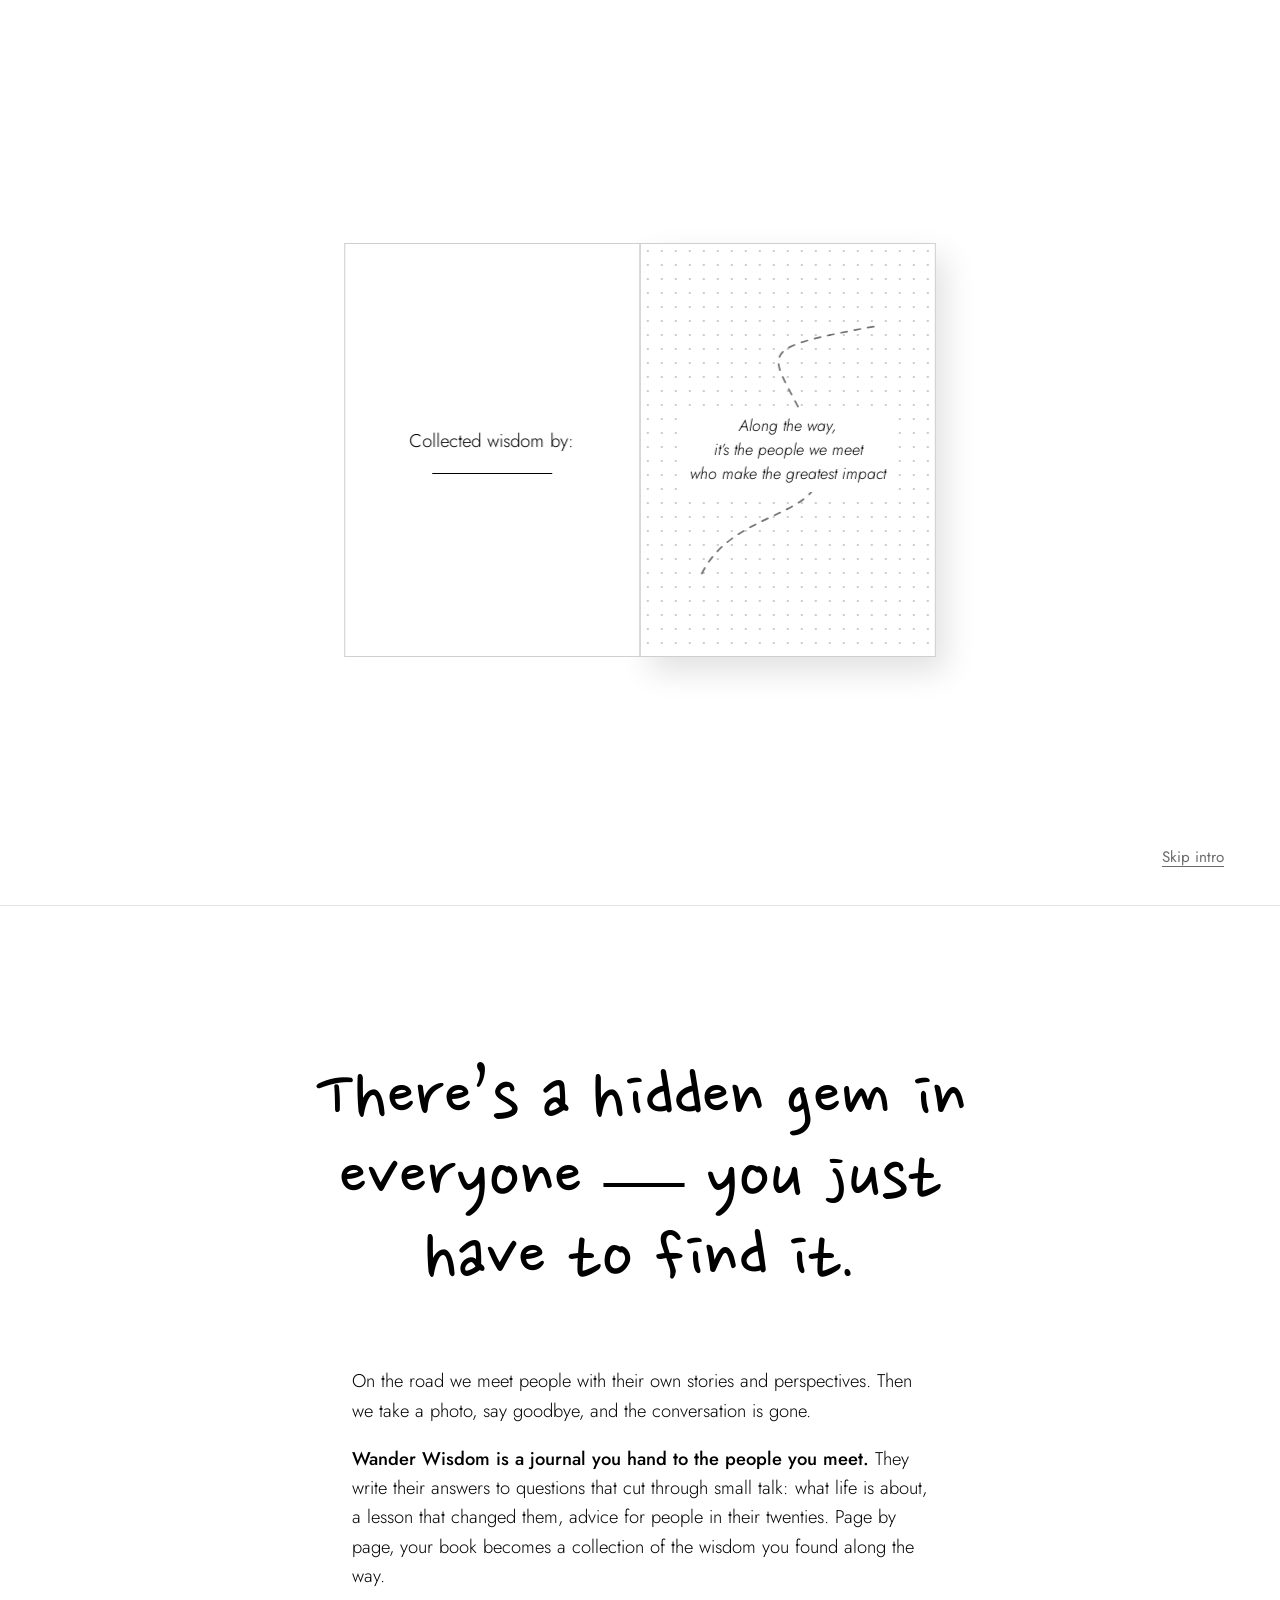
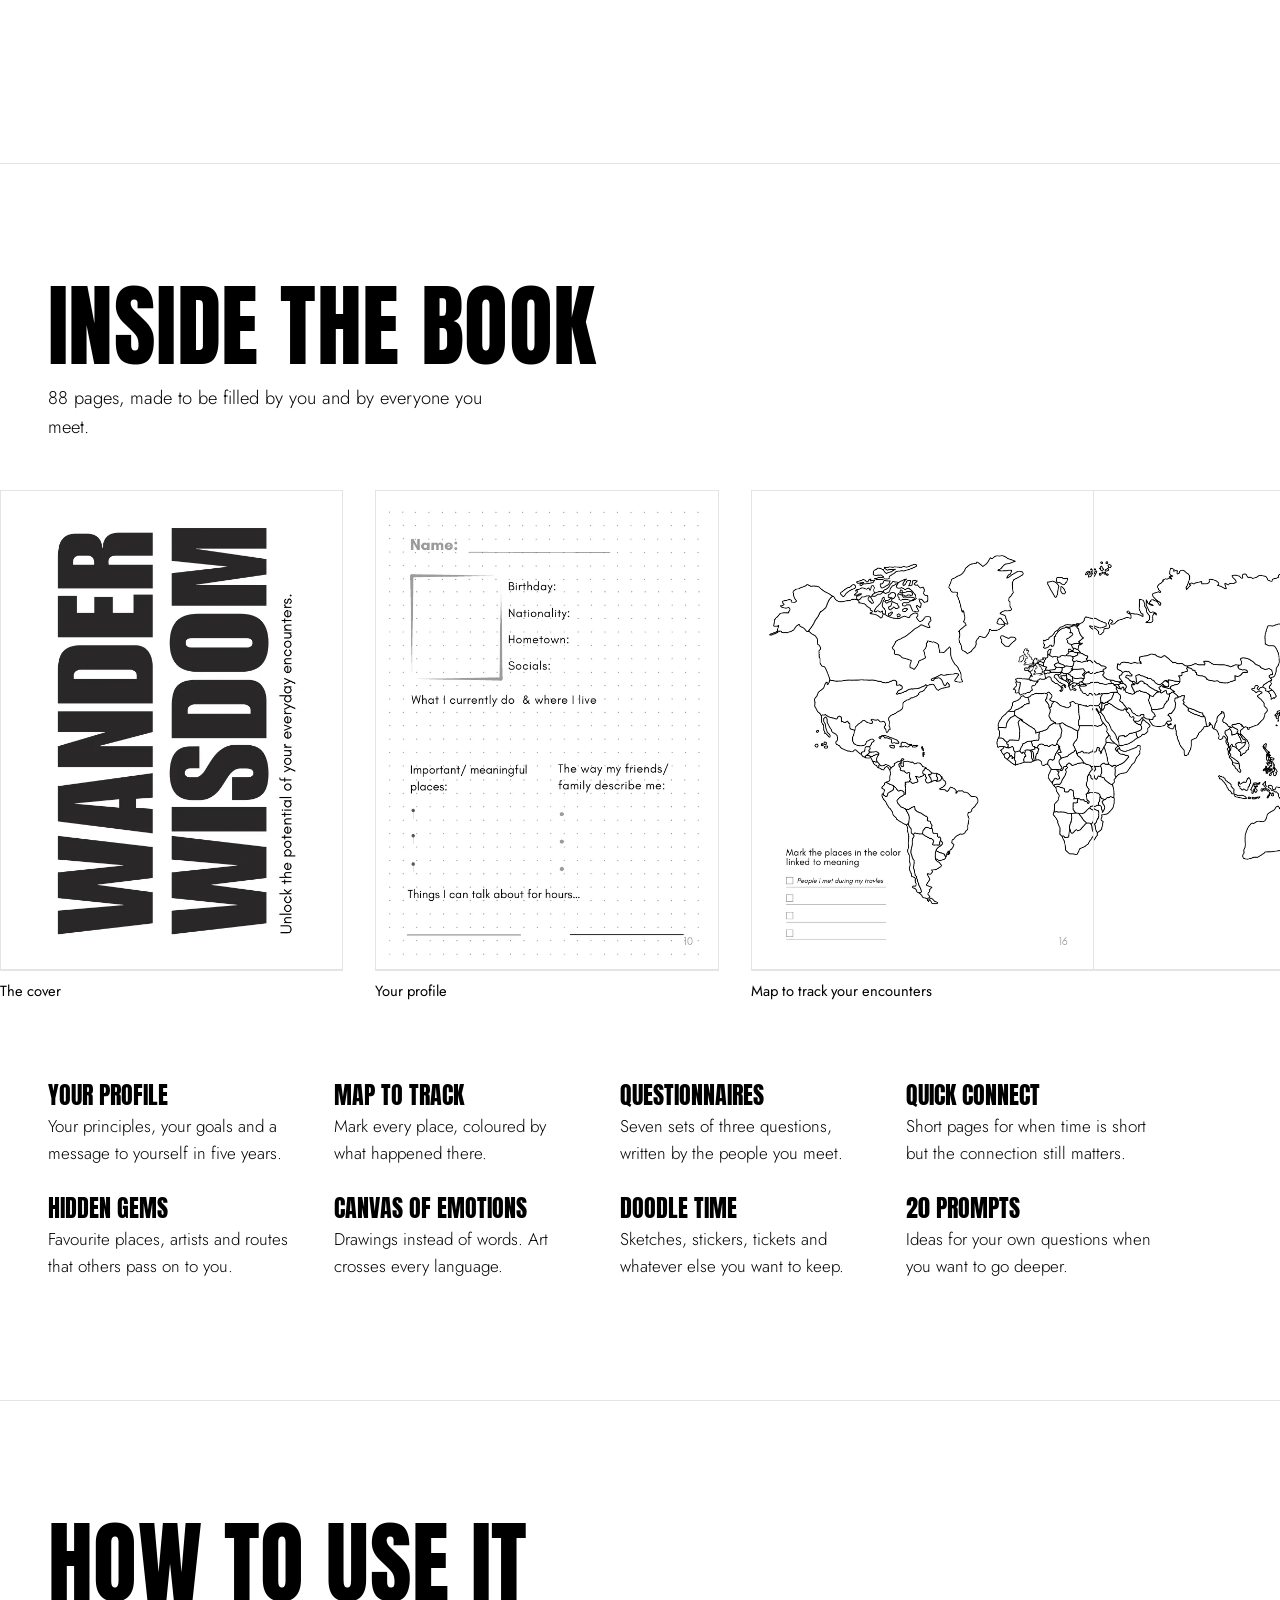
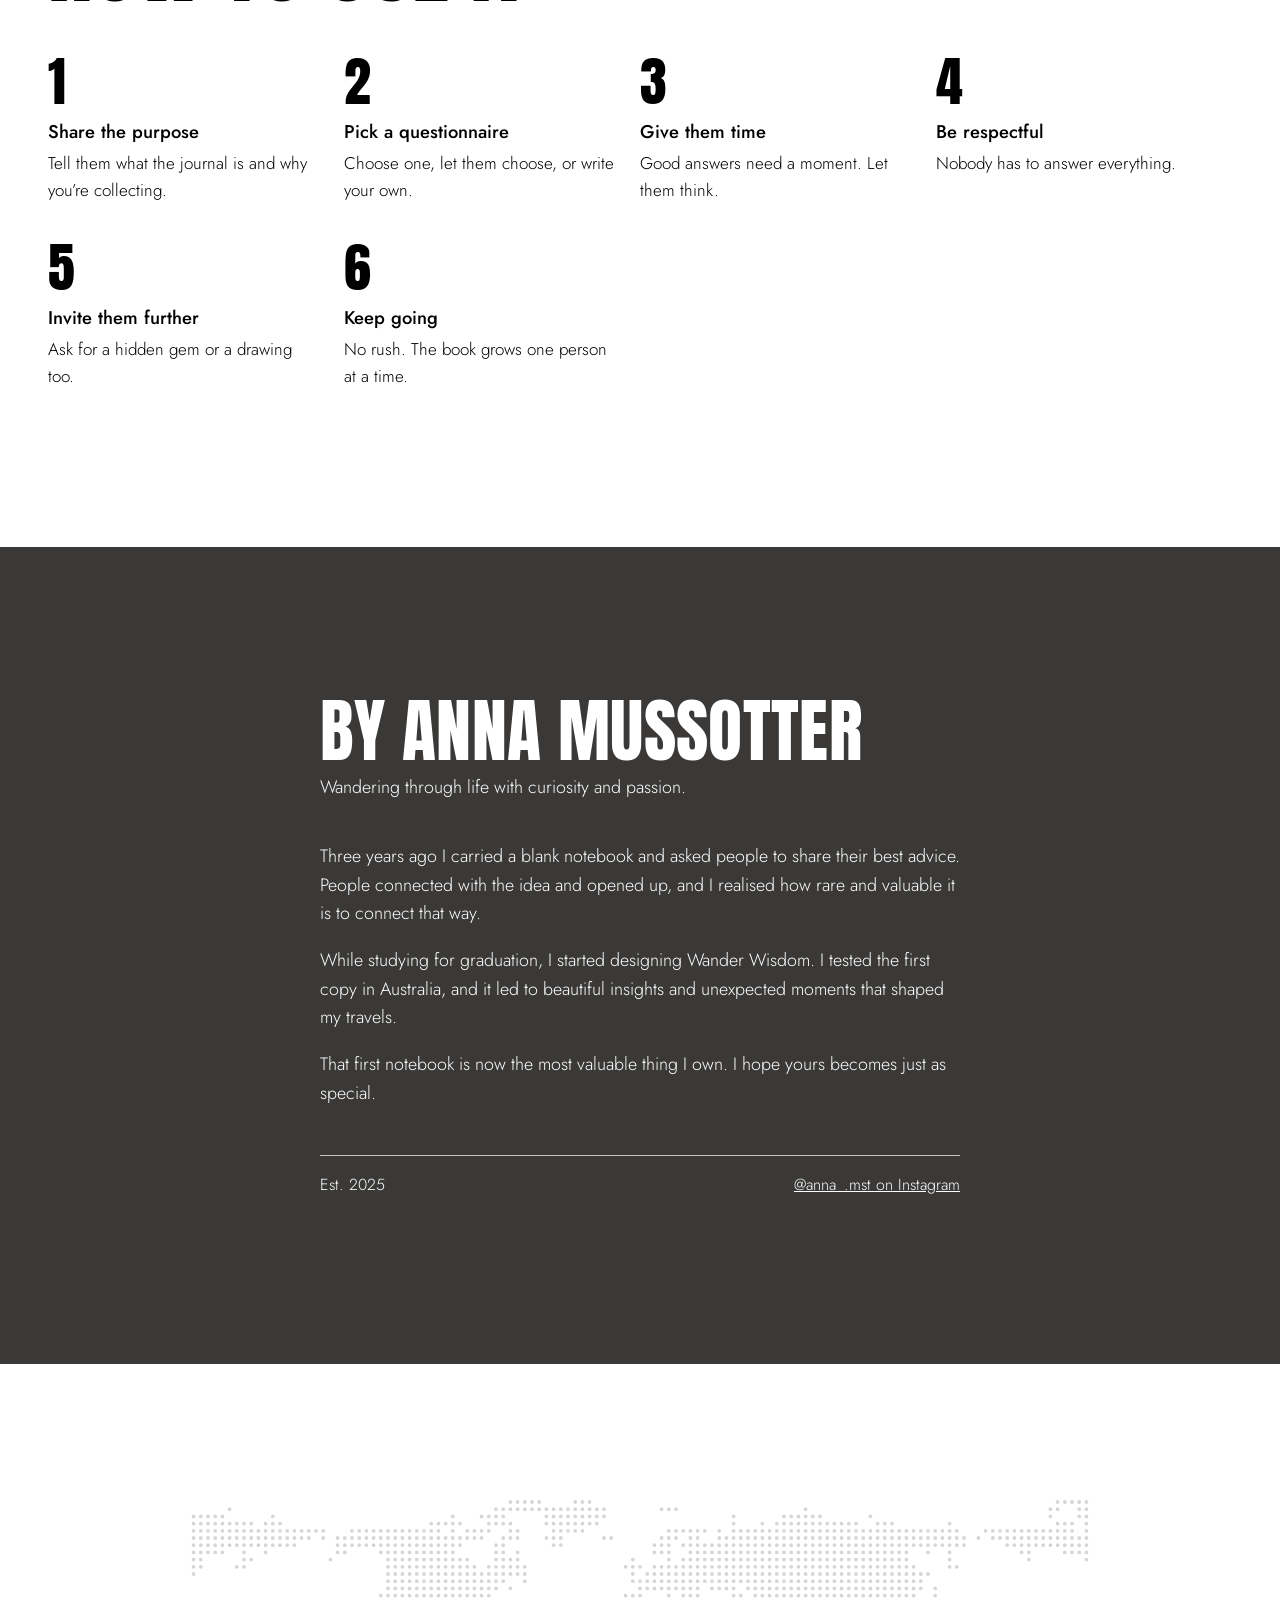
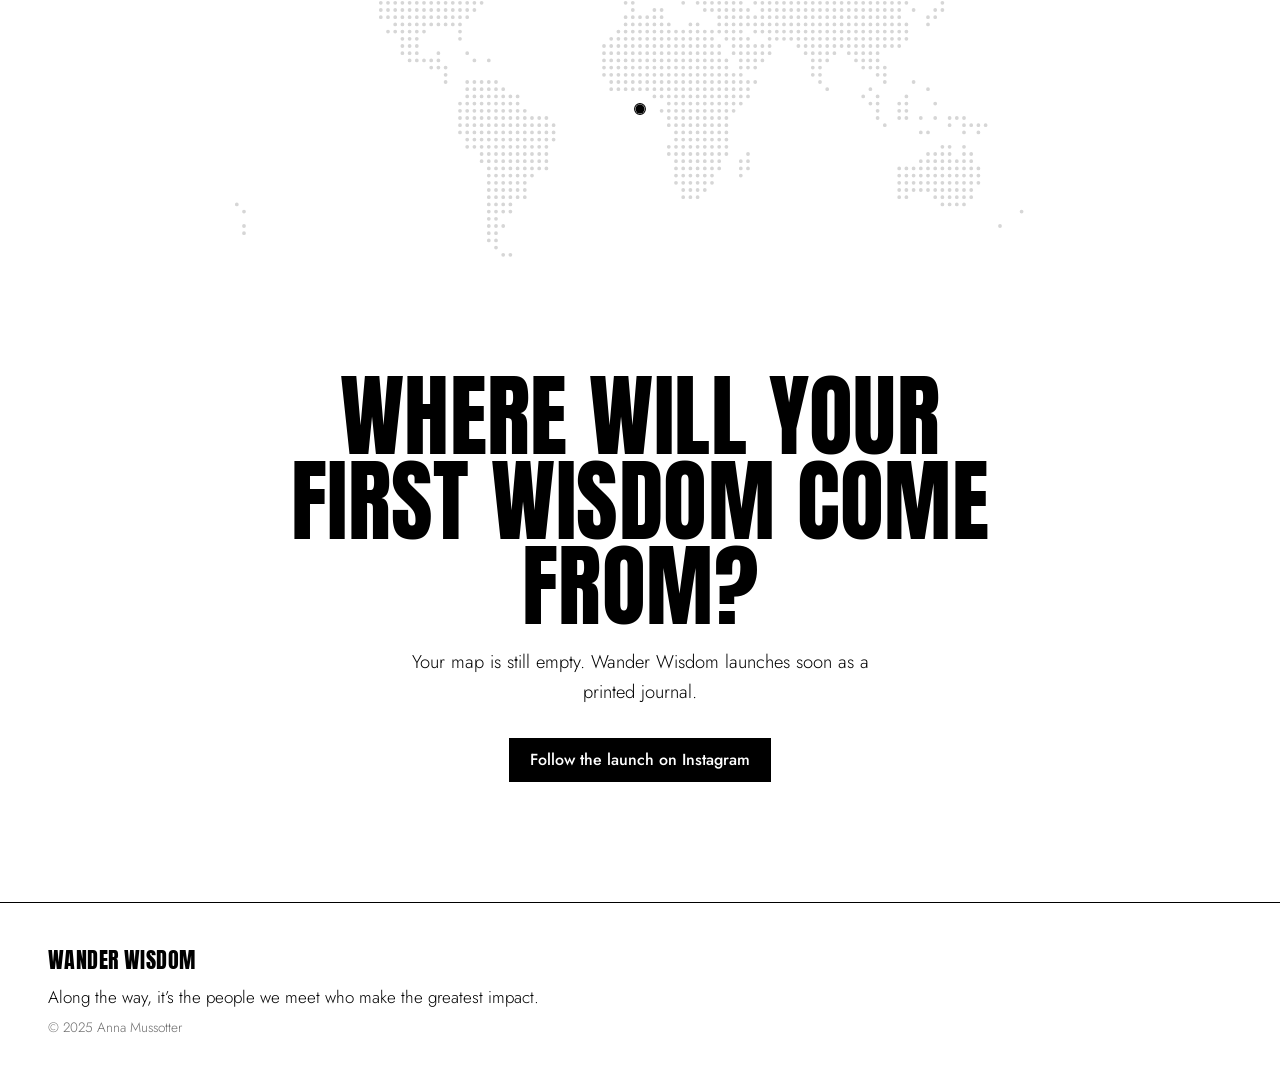
==== index.html @ 3d47623e "Add opening-book intro that unfolds into the world map Co-Authored-By: Claude Opus 5.5 <noreply@anth" ====
<!doctype html>
<html lang="en">
<head>
  <meta charset="utf-8">
  <meta name="viewport" content="width=device-width, initial-scale=1">
  <title>Wander Wisdom — a journal written by the people you meet</title>
  <meta name="description" content="Wander Wisdom is a travel journal you hand to the people you meet. They write their advice, lessons and hidden gems into your book.">
  <link rel="preconnect" href="https://fonts.googleapis.com">
  <link rel="preconnect" href="https://fonts.gstatic.com" crossorigin>
  <link href="https://fonts.googleapis.com/css2?family=Anton&family=Jost:ital,wght@0,300;0,400;0,500;1,300&family=Nanum+Pen+Script&display=swap" rel="stylesheet">
  <link rel="stylesheet" href="styles.css">
</head>
<body>

<a class="skip" href="#main">Skip to content</a>

<div class="intro" id="intro">
  <div class="book" aria-hidden="true">
    <div class="book-page">
      <svg class="book-path" viewBox="0 0 200 280" preserveAspectRatio="none"><path d="M30 240 C 60 180, 150 200, 120 130 S 60 60, 170 40" /></svg>
      <p>Along the way,<br>it’s the people we meet<br>who make the greatest impact</p>
    </div>
    <div class="book-cover">
      <div class="cover-front"><img src="images/cover.webp" alt="" width="650" height="910"></div>
      <div class="cover-back"><p>Collected wisdom by:</p><span></span></div>
    </div>
  </div>
  <button class="intro-skip" type="button">Skip intro</button>
</div>

<header class="nav">
  <a class="wordmark" href="#top">Wander Wisdom</a>
  <nav aria-label="Main">
    <a href="#idea">The idea</a>
    <a href="#inside">Inside the book</a>
    <a href="#story">Story</a>
    <a href="#get" class="nav-cta">Get the journal</a>
  </nav>
</header>

<main id="main">

  <!-- HERO: map of wisdom -->
  <section class="hero" id="top" aria-label="Map of people and their wisdom">
    <div class="map-wrap">
      <svg class="map" viewBox="0 0 1000 500" role="img" aria-labelledby="mapTitle">
        <title id="mapTitle">World map with the places where people wrote in the journal</title>
        <defs>
          <mask id="routeReveal">
            <path class="route-mask" d="" />
          </mask>
        </defs>
        <path class="land" d="M356 20h0M364 20h0M372 20h0M380 20h0M388 20h0M428 20h0M436 20h0M444 20h0M964 20h0M972 20h0M980 20h0M988 20h0M996 20h0M44 28h0M340 28h0M348 28h0M356 28h0M364 28h0M372 28h0M380 28h0M388 28h0M396 28h0M404 28h0M412 28h0M420 28h0M428 28h0M436 28h0M444 28h0M452 28h0M460 28h0M524 28h0M532 28h0M540 28h0M684 28h0M956 28h0M964 28h0M988 28h0M996 28h0M4 36h0M12 36h0M20 36h0M28 36h0M36 36h0M92 36h0M292 36h0M324 36h0M332 36h0M340 36h0M348 36h0M396 36h0M404 36h0M412 36h0M420 36h0M428 36h0M436 36h0M444 36h0M452 36h0M460 36h0M604 36h0M660 36h0M668 36h0M676 36h0M684 36h0M692 36h0M700 36h0M756 36h0M956 36h0M988 36h0M996 36h0M4 44h0M12 44h0M20 44h0M28 44h0M36 44h0M44 44h0M52 44h0M60 44h0M68 44h0M84 44h0M92 44h0M100 44h0M268 44h0M276 44h0M284 44h0M292 44h0M300 44h0M332 44h0M340 44h0M348 44h0M356 44h0M396 44h0M404 44h0M412 44h0M420 44h0M428 44h0M436 44h0M444 44h0M452 44h0M604 44h0M636 44h0M652 44h0M660 44h0M668 44h0M676 44h0M684 44h0M692 44h0M700 44h0M708 44h0M716 44h0M724 44h0M732 44h0M740 44h0M764 44h0M772 44h0M780 44h0M844 44h0M964 44h0M972 44h0M980 44h0M996 44h0M4 52h0M12 52h0M20 52h0M28 52h0M36 52h0M44 52h0M52 52h0M60 52h0M68 52h0M76 52h0M84 52h0M92 52h0M100 52h0M108 52h0M116 52h0M124 52h0M132 52h0M140 52h0M148 52h0M180 52h0M188 52h0M196 52h0M204 52h0M212 52h0M220 52h0M228 52h0M236 52h0M244 52h0M252 52h0M260 52h0M268 52h0M276 52h0M292 52h0M308 52h0M316 52h0M324 52h0M332 52h0M356 52h0M364 52h0M404 52h0M412 52h0M420 52h0M428 52h0M436 52h0M532 52h0M540 52h0M548 52h0M556 52h0M564 52h0M572 52h0M588 52h0M604 52h0M612 52h0M620 52h0M628 52h0M636 52h0M644 52h0M652 52h0M660 52h0M668 52h0M676 52h0M684 52h0M692 52h0M700 52h0M708 52h0M716 52h0M724 52h0M732 52h0M740 52h0M748 52h0M756 52h0M764 52h0M772 52h0M780 52h0M788 52h0M796 52h0M804 52h0M812 52h0M820 52h0M828 52h0M836 52h0M844 52h0M852 52h0M884 52h0M892 52h0M900 52h0M908 52h0M916 52h0M924 52h0M932 52h0M940 52h0M948 52h0M956 52h0M964 52h0M972 52h0M980 52h0M996 52h0M4 60h0M12 60h0M20 60h0M28 60h0M36 60h0M44 60h0M52 60h0M60 60h0M68 60h0M76 60h0M84 60h0M92 60h0M100 60h0M108 60h0M116 60h0M124 60h0M132 60h0M148 60h0M164 60h0M172 60h0M180 60h0M188 60h0M196 60h0M204 60h0M212 60h0M220 60h0M228 60h0M236 60h0M244 60h0M252 60h0M260 60h0M268 60h0M276 60h0M284 60h0M292 60h0M300 60h0M308 60h0M316 60h0M324 60h0M348 60h0M356 60h0M364 60h0M396 60h0M404 60h0M412 60h0M460 60h0M468 60h0M524 60h0M532 60h0M540 60h0M556 60h0M564 60h0M588 60h0M596 60h0M604 60h0M612 60h0M620 60h0M628 60h0M636 60h0M644 60h0M652 60h0M660 60h0M668 60h0M676 60h0M684 60h0M692 60h0M700 60h0M708 60h0M716 60h0M724 60h0M732 60h0M740 60h0M748 60h0M756 60h0M764 60h0M772 60h0M780 60h0M788 60h0M796 60h0M804 60h0M812 60h0M820 60h0M828 60h0M836 60h0M844 60h0M852 60h0M860 60h0M876 60h0M892 60h0M900 60h0M908 60h0M916 60h0M924 60h0M932 60h0M940 60h0M948 60h0M956 60h0M964 60h0M972 60h0M980 60h0M988 60h0M996 60h0M4 68h0M12 68h0M20 68h0M28 68h0M36 68h0M44 68h0M52 68h0M60 68h0M68 68h0M76 68h0M84 68h0M92 68h0M100 68h0M108 68h0M116 68h0M164 68h0M172 68h0M180 68h0M188 68h0M196 68h0M204 68h0M212 68h0M220 68h0M228 68h0M236 68h0M244 68h0M252 68h0M260 68h0M268 68h0M276 68h0M284 68h0M292 68h0M300 68h0M340 68h0M348 68h0M404 68h0M412 68h0M516 68h0M524 68h0M532 68h0M548 68h0M556 68h0M564 68h0M572 68h0M580 68h0M588 68h0M596 68h0M604 68h0M612 68h0M620 68h0M628 68h0M636 68h0M644 68h0M652 68h0M660 68h0M668 68h0M676 68h0M684 68h0M692 68h0M700 68h0M708 68h0M716 68h0M724 68h0M732 68h0M740 68h0M748 68h0M756 68h0M764 68h0M772 68h0M780 68h0M788 68h0M796 68h0M804 68h0M812 68h0M820 68h0M828 68h0M836 68h0M844 68h0M852 68h0M860 68h0M908 68h0M916 68h0M924 68h0M932 68h0M940 68h0M948 68h0M956 68h0M964 68h0M972 68h0M980 68h0M988 68h0M996 68h0M4 76h0M12 76h0M20 76h0M28 76h0M36 76h0M60 76h0M84 76h0M164 76h0M172 76h0M212 76h0M220 76h0M228 76h0M236 76h0M244 76h0M252 76h0M260 76h0M268 76h0M276 76h0M284 76h0M292 76h0M340 76h0M348 76h0M364 76h0M516 76h0M524 76h0M532 76h0M556 76h0M564 76h0M572 76h0M580 76h0M588 76h0M596 76h0M604 76h0M612 76h0M620 76h0M628 76h0M636 76h0M644 76h0M652 76h0M660 76h0M668 76h0M676 76h0M684 76h0M692 76h0M700 76h0M708 76h0M716 76h0M724 76h0M732 76h0M740 76h0M748 76h0M756 76h0M764 76h0M772 76h0M780 76h0M788 76h0M796 76h0M820 76h0M844 76h0M924 76h0M932 76h0M972 76h0M980 76h0M988 76h0M996 76h0M4 84h0M12 84h0M60 84h0M68 84h0M156 84h0M220 84h0M228 84h0M236 84h0M244 84h0M252 84h0M260 84h0M268 84h0M276 84h0M284 84h0M292 84h0M300 84h0M308 84h0M340 84h0M348 84h0M356 84h0M364 84h0M492 84h0M532 84h0M548 84h0M556 84h0M564 84h0M572 84h0M580 84h0M588 84h0M596 84h0M604 84h0M612 84h0M620 84h0M628 84h0M636 84h0M644 84h0M652 84h0M660 84h0M668 84h0M676 84h0M684 84h0M692 84h0M700 84h0M708 84h0M716 84h0M724 84h0M732 84h0M740 84h0M748 84h0M756 84h0M764 84h0M772 84h0M780 84h0M788 84h0M796 84h0M844 84h0M932 84h0M996 84h0M4 92h0M12 92h0M52 92h0M60 92h0M220 92h0M228 92h0M236 92h0M244 92h0M252 92h0M260 92h0M268 92h0M276 92h0M284 92h0M292 92h0M300 92h0M308 92h0M316 92h0M332 92h0M340 92h0M348 92h0M356 92h0M364 92h0M372 92h0M484 92h0M492 92h0M500 92h0M516 92h0M524 92h0M532 92h0M540 92h0M548 92h0M556 92h0M564 92h0M572 92h0M580 92h0M588 92h0M596 92h0M604 92h0M612 92h0M620 92h0M628 92h0M636 92h0M644 92h0M652 92h0M660 92h0M668 92h0M676 92h0M684 92h0M692 92h0M700 92h0M708 92h0M716 92h0M724 92h0M732 92h0M740 92h0M748 92h0M756 92h0M764 92h0M772 92h0M780 92h0M788 92h0M796 92h0M804 92h0M844 92h0M852 92h0M4 100h0M220 100h0M228 100h0M236 100h0M244 100h0M252 100h0M260 100h0M268 100h0M276 100h0M284 100h0M292 100h0M300 100h0M308 100h0M316 100h0M324 100h0M332 100h0M340 100h0M348 100h0M356 100h0M364 100h0M372 100h0M492 100h0M508 100h0M516 100h0M524 100h0M532 100h0M540 100h0M548 100h0M556 100h0M564 100h0M572 100h0M580 100h0M588 100h0M596 100h0M604 100h0M612 100h0M620 100h0M628 100h0M636 100h0M644 100h0M652 100h0M660 100h0M668 100h0M676 100h0M684 100h0M692 100h0M700 100h0M708 100h0M716 100h0M724 100h0M732 100h0M740 100h0M748 100h0M756 100h0M764 100h0M772 100h0M780 100h0M788 100h0M796 100h0M804 100h0M812 100h0M820 100h0M220 108h0M228 108h0M236 108h0M244 108h0M252 108h0M260 108h0M268 108h0M276 108h0M284 108h0M292 108h0M300 108h0M308 108h0M316 108h0M324 108h0M332 108h0M340 108h0M348 108h0M372 108h0M492 108h0M500 108h0M508 108h0M516 108h0M524 108h0M532 108h0M540 108h0M548 108h0M556 108h0M564 108h0M572 108h0M580 108h0M588 108h0M596 108h0M604 108h0M612 108h0M620 108h0M628 108h0M636 108h0M644 108h0M652 108h0M660 108h0M668 108h0M676 108h0M684 108h0M692 108h0M700 108h0M708 108h0M716 108h0M724 108h0M732 108h0M740 108h0M748 108h0M756 108h0M764 108h0M772 108h0M780 108h0M788 108h0M796 108h0M804 108h0M812 108h0M220 116h0M228 116h0M236 116h0M244 116h0M252 116h0M260 116h0M268 116h0M276 116h0M284 116h0M292 116h0M300 116h0M308 116h0M316 116h0M324 116h0M332 116h0M340 116h0M356 116h0M500 116h0M508 116h0M516 116h0M524 116h0M532 116h0M540 116h0M548 116h0M556 116h0M564 116h0M580 116h0M588 116h0M596 116h0M604 116h0M620 116h0M628 116h0M636 116h0M644 116h0M652 116h0M660 116h0M668 116h0M676 116h0M684 116h0M692 116h0M700 116h0M708 116h0M716 116h0M724 116h0M732 116h0M740 116h0M748 116h0M756 116h0M764 116h0M772 116h0M780 116h0M788 116h0M796 116h0M804 116h0M812 116h0M828 116h0M212 124h0M220 124h0M228 124h0M236 124h0M244 124h0M252 124h0M260 124h0M268 124h0M276 124h0M284 124h0M292 124h0M300 124h0M308 124h0M316 124h0M324 124h0M332 124h0M484 124h0M492 124h0M500 124h0M532 124h0M548 124h0M556 124h0M564 124h0M604 124h0M612 124h0M628 124h0M636 124h0M644 124h0M652 124h0M660 124h0M668 124h0M676 124h0M684 124h0M692 124h0M700 124h0M708 124h0M716 124h0M724 124h0M732 124h0M740 124h0M748 124h0M756 124h0M764 124h0M772 124h0M780 124h0M788 124h0M796 124h0M804 124h0M828 124h0M212 132h0M220 132h0M228 132h0M236 132h0M244 132h0M252 132h0M260 132h0M268 132h0M276 132h0M284 132h0M292 132h0M300 132h0M308 132h0M316 132h0M324 132h0M484 132h0M492 132h0M548 132h0M564 132h0M572 132h0M580 132h0M588 132h0M596 132h0M604 132h0M612 132h0M628 132h0M636 132h0M644 132h0M652 132h0M660 132h0M668 132h0M676 132h0M684 132h0M692 132h0M700 132h0M708 132h0M716 132h0M724 132h0M732 132h0M740 132h0M748 132h0M756 132h0M764 132h0M772 132h0M780 132h0M788 132h0M796 132h0M836 132h0M212 140h0M220 140h0M228 140h0M236 140h0M244 140h0M252 140h0M260 140h0M268 140h0M276 140h0M284 140h0M292 140h0M300 140h0M308 140h0M316 140h0M492 140h0M516 140h0M524 140h0M572 140h0M580 140h0M588 140h0M596 140h0M604 140h0M612 140h0M620 140h0M636 140h0M644 140h0M652 140h0M660 140h0M668 140h0M676 140h0M684 140h0M692 140h0M700 140h0M708 140h0M716 140h0M724 140h0M732 140h0M740 140h0M748 140h0M756 140h0M764 140h0M772 140h0M780 140h0M788 140h0M804 140h0M828 140h0M836 140h0M212 148h0M220 148h0M228 148h0M236 148h0M244 148h0M252 148h0M260 148h0M268 148h0M276 148h0M284 148h0M292 148h0M300 148h0M308 148h0M484 148h0M492 148h0M500 148h0M508 148h0M516 148h0M524 148h0M588 148h0M596 148h0M604 148h0M612 148h0M620 148h0M628 148h0M636 148h0M644 148h0M652 148h0M660 148h0M668 148h0M676 148h0M684 148h0M692 148h0M700 148h0M708 148h0M716 148h0M724 148h0M732 148h0M740 148h0M748 148h0M756 148h0M764 148h0M772 148h0M780 148h0M788 148h0M820 148h0M828 148h0M228 156h0M236 156h0M244 156h0M252 156h0M260 156h0M268 156h0M276 156h0M284 156h0M292 156h0M300 156h0M484 156h0M492 156h0M500 156h0M508 156h0M516 156h0M524 156h0M532 156h0M556 156h0M564 156h0M588 156h0M596 156h0M604 156h0M612 156h0M620 156h0M628 156h0M636 156h0M644 156h0M652 156h0M660 156h0M668 156h0M676 156h0M684 156h0M692 156h0M700 156h0M708 156h0M716 156h0M724 156h0M732 156h0M740 156h0M748 156h0M756 156h0M764 156h0M772 156h0M780 156h0M788 156h0M796 156h0M820 156h0M220 164h0M228 164h0M236 164h0M244 164h0M252 164h0M260 164h0M300 164h0M476 164h0M484 164h0M492 164h0M500 164h0M508 164h0M516 164h0M524 164h0M532 164h0M540 164h0M548 164h0M556 164h0M564 164h0M572 164h0M580 164h0M588 164h0M596 164h0M604 164h0M612 164h0M628 164h0M636 164h0M644 164h0M652 164h0M660 164h0M668 164h0M676 164h0M684 164h0M692 164h0M700 164h0M708 164h0M716 164h0M724 164h0M732 164h0M740 164h0M748 164h0M756 164h0M764 164h0M772 164h0M780 164h0M788 164h0M796 164h0M236 172h0M244 172h0M252 172h0M300 172h0M468 172h0M476 172h0M484 172h0M492 172h0M500 172h0M508 172h0M516 172h0M524 172h0M532 172h0M540 172h0M548 172h0M556 172h0M564 172h0M572 172h0M580 172h0M596 172h0M604 172h0M612 172h0M620 172h0M644 172h0M652 172h0M660 172h0M668 172h0M676 172h0M684 172h0M692 172h0M700 172h0M708 172h0M716 172h0M724 172h0M732 172h0M740 172h0M748 172h0M756 172h0M764 172h0M772 172h0M780 172h0M788 172h0M796 172h0M236 180h0M244 180h0M252 180h0M460 180h0M468 180h0M476 180h0M484 180h0M492 180h0M500 180h0M508 180h0M516 180h0M524 180h0M532 180h0M540 180h0M548 180h0M556 180h0M564 180h0M572 180h0M580 180h0M588 180h0M604 180h0M612 180h0M620 180h0M628 180h0M636 180h0M644 180h0M676 180h0M684 180h0M692 180h0M700 180h0M708 180h0M716 180h0M724 180h0M732 180h0M740 180h0M748 180h0M756 180h0M764 180h0M772 180h0M780 180h0M788 180h0M236 188h0M244 188h0M252 188h0M276 188h0M308 188h0M460 188h0M468 188h0M476 188h0M484 188h0M492 188h0M500 188h0M508 188h0M516 188h0M524 188h0M532 188h0M540 188h0M548 188h0M556 188h0M564 188h0M572 188h0M580 188h0M588 188h0M604 188h0M612 188h0M620 188h0M628 188h0M636 188h0M644 188h0M684 188h0M692 188h0M700 188h0M708 188h0M716 188h0M732 188h0M740 188h0M748 188h0M756 188h0M764 188h0M244 196h0M252 196h0M260 196h0M268 196h0M276 196h0M316 196h0M332 196h0M460 196h0M468 196h0M476 196h0M484 196h0M492 196h0M500 196h0M508 196h0M516 196h0M524 196h0M532 196h0M540 196h0M548 196h0M556 196h0M564 196h0M572 196h0M580 196h0M588 196h0M596 196h0M612 196h0M620 196h0M628 196h0M636 196h0M692 196h0M700 196h0M708 196h0M740 196h0M748 196h0M756 196h0M764 196h0M268 204h0M276 204h0M284 204h0M460 204h0M468 204h0M476 204h0M484 204h0M492 204h0M500 204h0M508 204h0M516 204h0M524 204h0M532 204h0M540 204h0M548 204h0M556 204h0M564 204h0M572 204h0M580 204h0M588 204h0M596 204h0M612 204h0M620 204h0M628 204h0M692 204h0M700 204h0M748 204h0M756 204h0M764 204h0M772 204h0M284 212h0M460 212h0M468 212h0M476 212h0M484 212h0M492 212h0M500 212h0M508 212h0M516 212h0M524 212h0M532 212h0M540 212h0M548 212h0M556 212h0M564 212h0M572 212h0M580 212h0M588 212h0M596 212h0M604 212h0M612 212h0M692 212h0M700 212h0M764 212h0M772 212h0M284 220h0M308 220h0M316 220h0M324 220h0M332 220h0M340 220h0M468 220h0M476 220h0M484 220h0M492 220h0M500 220h0M508 220h0M516 220h0M524 220h0M532 220h0M540 220h0M548 220h0M556 220h0M564 220h0M572 220h0M580 220h0M588 220h0M596 220h0M604 220h0M612 220h0M620 220h0M628 220h0M700 220h0M772 220h0M804 220h0M308 228h0M316 228h0M324 228h0M332 228h0M340 228h0M348 228h0M468 228h0M476 228h0M484 228h0M492 228h0M500 228h0M508 228h0M516 228h0M524 228h0M532 228h0M540 228h0M548 228h0M556 228h0M564 228h0M572 228h0M580 228h0M588 228h0M596 228h0M604 228h0M612 228h0M620 228h0M708 228h0M756 228h0M820 228h0M308 236h0M316 236h0M324 236h0M332 236h0M340 236h0M348 236h0M356 236h0M364 236h0M516 236h0M524 236h0M532 236h0M540 236h0M548 236h0M556 236h0M564 236h0M572 236h0M580 236h0M588 236h0M596 236h0M604 236h0M612 236h0M620 236h0M748 236h0M764 236h0M796 236h0M300 244h0M308 244h0M316 244h0M324 244h0M332 244h0M340 244h0M348 244h0M356 244h0M364 244h0M532 244h0M540 244h0M548 244h0M556 244h0M564 244h0M572 244h0M580 244h0M588 244h0M596 244h0M604 244h0M612 244h0M756 244h0M764 244h0M788 244h0M796 244h0M828 244h0M300 252h0M308 252h0M316 252h0M324 252h0M332 252h0M340 252h0M348 252h0M356 252h0M364 252h0M372 252h0M524 252h0M532 252h0M540 252h0M548 252h0M556 252h0M564 252h0M572 252h0M580 252h0M588 252h0M596 252h0M604 252h0M764 252h0M788 252h0M796 252h0M300 260h0M308 260h0M316 260h0M324 260h0M332 260h0M340 260h0M348 260h0M356 260h0M364 260h0M372 260h0M380 260h0M388 260h0M396 260h0M532 260h0M540 260h0M548 260h0M556 260h0M564 260h0M572 260h0M580 260h0M588 260h0M596 260h0M764 260h0M788 260h0M796 260h0M812 260h0M828 260h0M844 260h0M852 260h0M860 260h0M300 268h0M308 268h0M316 268h0M324 268h0M332 268h0M340 268h0M348 268h0M356 268h0M364 268h0M372 268h0M380 268h0M388 268h0M396 268h0M404 268h0M532 268h0M540 268h0M548 268h0M556 268h0M564 268h0M572 268h0M580 268h0M588 268h0M596 268h0M772 268h0M844 268h0M860 268h0M868 268h0M876 268h0M884 268h0M300 276h0M308 276h0M316 276h0M324 276h0M332 276h0M340 276h0M348 276h0M356 276h0M364 276h0M372 276h0M380 276h0M388 276h0M396 276h0M404 276h0M540 276h0M548 276h0M556 276h0M564 276h0M572 276h0M580 276h0M588 276h0M596 276h0M812 276h0M820 276h0M860 276h0M876 276h0M308 284h0M316 284h0M324 284h0M332 284h0M340 284h0M348 284h0M356 284h0M364 284h0M372 284h0M380 284h0M388 284h0M396 284h0M404 284h0M540 284h0M548 284h0M556 284h0M564 284h0M572 284h0M580 284h0M588 284h0M596 284h0M308 292h0M316 292h0M324 292h0M332 292h0M340 292h0M348 292h0M356 292h0M364 292h0M372 292h0M380 292h0M388 292h0M396 292h0M532 292h0M540 292h0M548 292h0M556 292h0M564 292h0M572 292h0M580 292h0M588 292h0M596 292h0M836 292h0M844 292h0M860 292h0M324 300h0M332 300h0M340 300h0M348 300h0M356 300h0M364 300h0M372 300h0M380 300h0M388 300h0M396 300h0M532 300h0M540 300h0M548 300h0M556 300h0M564 300h0M572 300h0M580 300h0M588 300h0M596 300h0M620 300h0M820 300h0M828 300h0M836 300h0M844 300h0M860 300h0M868 300h0M324 308h0M332 308h0M340 308h0M348 308h0M356 308h0M364 308h0M372 308h0M380 308h0M388 308h0M396 308h0M540 308h0M548 308h0M556 308h0M564 308h0M572 308h0M580 308h0M588 308h0M612 308h0M620 308h0M812 308h0M820 308h0M828 308h0M836 308h0M844 308h0M852 308h0M860 308h0M868 308h0M332 316h0M340 316h0M348 316h0M356 316h0M364 316h0M372 316h0M380 316h0M388 316h0M396 316h0M540 316h0M548 316h0M556 316h0M564 316h0M572 316h0M580 316h0M588 316h0M612 316h0M620 316h0M788 316h0M796 316h0M804 316h0M812 316h0M820 316h0M828 316h0M836 316h0M844 316h0M852 316h0M860 316h0M868 316h0M876 316h0M332 324h0M340 324h0M348 324h0M356 324h0M364 324h0M372 324h0M380 324h0M540 324h0M548 324h0M556 324h0M564 324h0M572 324h0M580 324h0M612 324h0M788 324h0M796 324h0M804 324h0M812 324h0M820 324h0M828 324h0M836 324h0M844 324h0M852 324h0M860 324h0M868 324h0M876 324h0M332 332h0M340 332h0M348 332h0M356 332h0M364 332h0M372 332h0M540 332h0M548 332h0M556 332h0M564 332h0M572 332h0M580 332h0M788 332h0M796 332h0M804 332h0M812 332h0M820 332h0M828 332h0M836 332h0M844 332h0M852 332h0M860 332h0M868 332h0M876 332h0M332 340h0M340 340h0M348 340h0M356 340h0M364 340h0M372 340h0M548 340h0M556 340h0M564 340h0M572 340h0M788 340h0M796 340h0M804 340h0M812 340h0M820 340h0M828 340h0M836 340h0M844 340h0M852 340h0M860 340h0M868 340h0M332 348h0M340 348h0M348 348h0M356 348h0M364 348h0M372 348h0M548 348h0M556 348h0M564 348h0M788 348h0M796 348h0M828 348h0M836 348h0M844 348h0M852 348h0M860 348h0M868 348h0M52 356h0M332 356h0M340 356h0M348 356h0M356 356h0M836 356h0M844 356h0M852 356h0M860 356h0M60 364h0M332 364h0M340 364h0M348 364h0M356 364h0M924 364h0M332 372h0M340 372h0M60 380h0M332 380h0M340 380h0M348 380h0M900 380h0M60 388h0M332 388h0M340 388h0M332 396h0M340 396h0M340 404h0M348 412h0M356 412h0" />
        <path class="route" d="" mask="url(#routeReveal)" />
        <g class="people"></g>
      </svg>
    </div>

    <div class="hero-text">
      <h1>Unlock the potential of your everyday encounters.</h1>
      <p class="hero-sub">Every dot is a person who wrote in the journal. Tap one to read what they shared.</p>
      <p class="example-note">These five entries are examples. Real pages are coming soon.</p>
    </div>

    <!-- journal card -->
    <article class="card" id="card" aria-live="polite" hidden>
      <button class="card-close" type="button" aria-label="Close">&times;</button>
      <p class="card-example">Example entry</p>
      <p class="card-meta"><span class="card-place"></span><span class="card-date"></span></p>
      <h2 class="card-question"></h2>
      <p class="card-answer"></p>
      <div class="card-sign">
        <p><span>Name</span> <strong class="card-name"></strong></p>
        <p><span>Hometown</span> <strong class="card-home"></strong></p>
      </div>
      <button class="card-next" type="button">Next wisdom →</button>
    </article>
  </section>

  <!-- IDEA -->
  <section class="idea" id="idea">
    <blockquote>
      <p>There’s a hidden gem in everyone — you just have to find it.</p>
    </blockquote>
    <div class="idea-body">
      <p>On the road we meet people with their own stories and perspectives. Then we take a photo, say goodbye, and the conversation is gone.</p>
      <p><strong>Wander Wisdom is a journal you hand to the people you meet.</strong> They write their answers to questions that cut through small talk: what life is about, a lesson that changed them, advice for people in their twenties. Page by page, your book becomes a collection of the wisdom you found along the way.</p>
    </div>
  </section>

  <!-- INSIDE -->
  <section class="inside" id="inside">
    <h2 class="display">Inside the book</h2>
    <p class="lead">88 pages, made to be filled by you and by everyone you meet.</p>

    <div class="pages" tabindex="0" aria-label="Pages from the journal, scroll sideways">
      <figure class="page">
        <img src="images/cover.webp" alt="Cover of Wander Wisdom with the title in large black letters" width="650" height="910" loading="lazy">
        <figcaption>The cover</figcaption>
      </figure>
      <figure class="page">
        <img src="images/profile.webp" alt="Profile page with fields for name, hometown and meaningful places" width="650" height="910" loading="lazy">
        <figcaption>Your profile</figcaption>
      </figure>
      <figure class="page page-spread">
        <img src="images/map-left.webp" alt="Left half of a world map to mark places" width="650" height="910" loading="lazy">
        <img src="images/map-right.webp" alt="Right half of a world map" width="650" height="910" loading="lazy">
        <figcaption>Map to track your encounters</figcaption>
      </figure>
      <figure class="page">
        <img src="images/questionnaire.webp" alt="Questionnaire page on a dot grid with three questions" width="650" height="910" loading="lazy">
        <figcaption>Seven questionnaires for others to fill in</figcaption>
      </figure>
      <figure class="page">
        <img src="images/canvas.webp" alt="Canvas of emotions page asking how happiness feels" width="650" height="910" loading="lazy">
        <figcaption>Canvas of emotions</figcaption>
      </figure>
    </div>

    <dl class="contents">
      <div><dt>Your profile</dt><dd>Your principles, your goals and a message to yourself in five years.</dd></div>
      <div><dt>Map to track</dt><dd>Mark every place, coloured by what happened there.</dd></div>
      <div><dt>Questionnaires</dt><dd>Seven sets of three questions, written by the people you meet.</dd></div>
      <div><dt>Quick connect</dt><dd>Short pages for when time is short but the connection still matters.</dd></div>
      <div><dt>Hidden gems</dt><dd>Favourite places, artists and routes that others pass on to you.</dd></div>
      <div><dt>Canvas of emotions</dt><dd>Drawings instead of words. Art crosses every language.</dd></div>
      <div><dt>Doodle time</dt><dd>Sketches, stickers, tickets and whatever else you want to keep.</dd></div>
      <div><dt>20 prompts</dt><dd>Ideas for your own questions when you want to go deeper.</dd></div>
    </dl>
  </section>

  <!-- HOW -->
  <section class="how" aria-labelledby="howTitle">
    <h2 class="display" id="howTitle">How to use it</h2>
    <ol class="steps">
      <li><h3>Share the purpose</h3><p>Tell them what the journal is and why you’re collecting.</p></li>
      <li><h3>Pick a questionnaire</h3><p>Choose one, let them choose, or write your own.</p></li>
      <li><h3>Give them time</h3><p>Good answers need a moment. Let them think.</p></li>
      <li><h3>Be respectful</h3><p>Nobody has to answer everything.</p></li>
      <li><h3>Invite them further</h3><p>Ask for a hidden gem or a drawing too.</p></li>
      <li><h3>Keep going</h3><p>No rush. The book grows one person at a time.</p></li>
    </ol>
  </section>

  <!-- STORY -->
  <section class="story" id="story">
    <div class="story-inner">
      <h2 class="display">By Anna Mussotter</h2>
      <p class="story-sub">Wandering through life with curiosity and passion.</p>
      <p>Three years ago I carried a blank notebook and asked people to share their best advice. People connected with the idea and opened up, and I realised how rare and valuable it is to connect that way.</p>
      <p>While studying for graduation, I started designing Wander Wisdom. I tested the first copy in Australia, and it led to beautiful insights and unexpected moments that shaped my travels.</p>
      <p>That first notebook is now the most valuable thing I own. I hope yours becomes just as special.</p>
      <p class="story-foot"><span>Est. 2025</span><a href="https://www.instagram.com/anna_.mst/" target="_blank" rel="noopener">@anna_.mst on Instagram</a></p>
    </div>
  </section>

  <!-- GET -->
  <section class="get" id="get">
    <svg class="map map-empty" viewBox="0 0 1000 500" aria-hidden="true">
      <path class="land" d="M356 20h0M364 20h0M372 20h0M380 20h0M388 20h0M428 20h0M436 20h0M444 20h0M964 20h0M972 20h0M980 20h0M988 20h0M996 20h0M44 28h0M340 28h0M348 28h0M356 28h0M364 28h0M372 28h0M380 28h0M388 28h0M396 28h0M404 28h0M412 28h0M420 28h0M428 28h0M436 28h0M444 28h0M452 28h0M460 28h0M524 28h0M532 28h0M540 28h0M684 28h0M956 28h0M964 28h0M988 28h0M996 28h0M4 36h0M12 36h0M20 36h0M28 36h0M36 36h0M92 36h0M292 36h0M324 36h0M332 36h0M340 36h0M348 36h0M396 36h0M404 36h0M412 36h0M420 36h0M428 36h0M436 36h0M444 36h0M452 36h0M460 36h0M604 36h0M660 36h0M668 36h0M676 36h0M684 36h0M692 36h0M700 36h0M756 36h0M956 36h0M988 36h0M996 36h0M4 44h0M12 44h0M20 44h0M28 44h0M36 44h0M44 44h0M52 44h0M60 44h0M68 44h0M84 44h0M92 44h0M100 44h0M268 44h0M276 44h0M284 44h0M292 44h0M300 44h0M332 44h0M340 44h0M348 44h0M356 44h0M396 44h0M404 44h0M412 44h0M420 44h0M428 44h0M436 44h0M444 44h0M452 44h0M604 44h0M636 44h0M652 44h0M660 44h0M668 44h0M676 44h0M684 44h0M692 44h0M700 44h0M708 44h0M716 44h0M724 44h0M732 44h0M740 44h0M764 44h0M772 44h0M780 44h0M844 44h0M964 44h0M972 44h0M980 44h0M996 44h0M4 52h0M12 52h0M20 52h0M28 52h0M36 52h0M44 52h0M52 52h0M60 52h0M68 52h0M76 52h0M84 52h0M92 52h0M100 52h0M108 52h0M116 52h0M124 52h0M132 52h0M140 52h0M148 52h0M180 52h0M188 52h0M196 52h0M204 52h0M212 52h0M220 52h0M228 52h0M236 52h0M244 52h0M252 52h0M260 52h0M268 52h0M276 52h0M292 52h0M308 52h0M316 52h0M324 52h0M332 52h0M356 52h0M364 52h0M404 52h0M412 52h0M420 52h0M428 52h0M436 52h0M532 52h0M540 52h0M548 52h0M556 52h0M564 52h0M572 52h0M588 52h0M604 52h0M612 52h0M620 52h0M628 52h0M636 52h0M644 52h0M652 52h0M660 52h0M668 52h0M676 52h0M684 52h0M692 52h0M700 52h0M708 52h0M716 52h0M724 52h0M732 52h0M740 52h0M748 52h0M756 52h0M764 52h0M772 52h0M780 52h0M788 52h0M796 52h0M804 52h0M812 52h0M820 52h0M828 52h0M836 52h0M844 52h0M852 52h0M884 52h0M892 52h0M900 52h0M908 52h0M916 52h0M924 52h0M932 52h0M940 52h0M948 52h0M956 52h0M964 52h0M972 52h0M980 52h0M996 52h0M4 60h0M12 60h0M20 60h0M28 60h0M36 60h0M44 60h0M52 60h0M60 60h0M68 60h0M76 60h0M84 60h0M92 60h0M100 60h0M108 60h0M116 60h0M124 60h0M132 60h0M148 60h0M164 60h0M172 60h0M180 60h0M188 60h0M196 60h0M204 60h0M212 60h0M220 60h0M228 60h0M236 60h0M244 60h0M252 60h0M260 60h0M268 60h0M276 60h0M284 60h0M292 60h0M300 60h0M308 60h0M316 60h0M324 60h0M348 60h0M356 60h0M364 60h0M396 60h0M404 60h0M412 60h0M460 60h0M468 60h0M524 60h0M532 60h0M540 60h0M556 60h0M564 60h0M588 60h0M596 60h0M604 60h0M612 60h0M620 60h0M628 60h0M636 60h0M644 60h0M652 60h0M660 60h0M668 60h0M676 60h0M684 60h0M692 60h0M700 60h0M708 60h0M716 60h0M724 60h0M732 60h0M740 60h0M748 60h0M756 60h0M764 60h0M772 60h0M780 60h0M788 60h0M796 60h0M804 60h0M812 60h0M820 60h0M828 60h0M836 60h0M844 60h0M852 60h0M860 60h0M876 60h0M892 60h0M900 60h0M908 60h0M916 60h0M924 60h0M932 60h0M940 60h0M948 60h0M956 60h0M964 60h0M972 60h0M980 60h0M988 60h0M996 60h0M4 68h0M12 68h0M20 68h0M28 68h0M36 68h0M44 68h0M52 68h0M60 68h0M68 68h0M76 68h0M84 68h0M92 68h0M100 68h0M108 68h0M116 68h0M164 68h0M172 68h0M180 68h0M188 68h0M196 68h0M204 68h0M212 68h0M220 68h0M228 68h0M236 68h0M244 68h0M252 68h0M260 68h0M268 68h0M276 68h0M284 68h0M292 68h0M300 68h0M340 68h0M348 68h0M404 68h0M412 68h0M516 68h0M524 68h0M532 68h0M548 68h0M556 68h0M564 68h0M572 68h0M580 68h0M588 68h0M596 68h0M604 68h0M612 68h0M620 68h0M628 68h0M636 68h0M644 68h0M652 68h0M660 68h0M668 68h0M676 68h0M684 68h0M692 68h0M700 68h0M708 68h0M716 68h0M724 68h0M732 68h0M740 68h0M748 68h0M756 68h0M764 68h0M772 68h0M780 68h0M788 68h0M796 68h0M804 68h0M812 68h0M820 68h0M828 68h0M836 68h0M844 68h0M852 68h0M860 68h0M908 68h0M916 68h0M924 68h0M932 68h0M940 68h0M948 68h0M956 68h0M964 68h0M972 68h0M980 68h0M988 68h0M996 68h0M4 76h0M12 76h0M20 76h0M28 76h0M36 76h0M60 76h0M84 76h0M164 76h0M172 76h0M212 76h0M220 76h0M228 76h0M236 76h0M244 76h0M252 76h0M260 76h0M268 76h0M276 76h0M284 76h0M292 76h0M340 76h0M348 76h0M364 76h0M516 76h0M524 76h0M532 76h0M556 76h0M564 76h0M572 76h0M580 76h0M588 76h0M596 76h0M604 76h0M612 76h0M620 76h0M628 76h0M636 76h0M644 76h0M652 76h0M660 76h0M668 76h0M676 76h0M684 76h0M692 76h0M700 76h0M708 76h0M716 76h0M724 76h0M732 76h0M740 76h0M748 76h0M756 76h0M764 76h0M772 76h0M780 76h0M788 76h0M796 76h0M820 76h0M844 76h0M924 76h0M932 76h0M972 76h0M980 76h0M988 76h0M996 76h0M4 84h0M12 84h0M60 84h0M68 84h0M156 84h0M220 84h0M228 84h0M236 84h0M244 84h0M252 84h0M260 84h0M268 84h0M276 84h0M284 84h0M292 84h0M300 84h0M308 84h0M340 84h0M348 84h0M356 84h0M364 84h0M492 84h0M532 84h0M548 84h0M556 84h0M564 84h0M572 84h0M580 84h0M588 84h0M596 84h0M604 84h0M612 84h0M620 84h0M628 84h0M636 84h0M644 84h0M652 84h0M660 84h0M668 84h0M676 84h0M684 84h0M692 84h0M700 84h0M708 84h0M716 84h0M724 84h0M732 84h0M740 84h0M748 84h0M756 84h0M764 84h0M772 84h0M780 84h0M788 84h0M796 84h0M844 84h0M932 84h0M996 84h0M4 92h0M12 92h0M52 92h0M60 92h0M220 92h0M228 92h0M236 92h0M244 92h0M252 92h0M260 92h0M268 92h0M276 92h0M284 92h0M292 92h0M300 92h0M308 92h0M316 92h0M332 92h0M340 92h0M348 92h0M356 92h0M364 92h0M372 92h0M484 92h0M492 92h0M500 92h0M516 92h0M524 92h0M532 92h0M540 92h0M548 92h0M556 92h0M564 92h0M572 92h0M580 92h0M588 92h0M596 92h0M604 92h0M612 92h0M620 92h0M628 92h0M636 92h0M644 92h0M652 92h0M660 92h0M668 92h0M676 92h0M684 92h0M692 92h0M700 92h0M708 92h0M716 92h0M724 92h0M732 92h0M740 92h0M748 92h0M756 92h0M764 92h0M772 92h0M780 92h0M788 92h0M796 92h0M804 92h0M844 92h0M852 92h0M4 100h0M220 100h0M228 100h0M236 100h0M244 100h0M252 100h0M260 100h0M268 100h0M276 100h0M284 100h0M292 100h0M300 100h0M308 100h0M316 100h0M324 100h0M332 100h0M340 100h0M348 100h0M356 100h0M364 100h0M372 100h0M492 100h0M508 100h0M516 100h0M524 100h0M532 100h0M540 100h0M548 100h0M556 100h0M564 100h0M572 100h0M580 100h0M588 100h0M596 100h0M604 100h0M612 100h0M620 100h0M628 100h0M636 100h0M644 100h0M652 100h0M660 100h0M668 100h0M676 100h0M684 100h0M692 100h0M700 100h0M708 100h0M716 100h0M724 100h0M732 100h0M740 100h0M748 100h0M756 100h0M764 100h0M772 100h0M780 100h0M788 100h0M796 100h0M804 100h0M812 100h0M820 100h0M220 108h0M228 108h0M236 108h0M244 108h0M252 108h0M260 108h0M268 108h0M276 108h0M284 108h0M292 108h0M300 108h0M308 108h0M316 108h0M324 108h0M332 108h0M340 108h0M348 108h0M372 108h0M492 108h0M500 108h0M508 108h0M516 108h0M524 108h0M532 108h0M540 108h0M548 108h0M556 108h0M564 108h0M572 108h0M580 108h0M588 108h0M596 108h0M604 108h0M612 108h0M620 108h0M628 108h0M636 108h0M644 108h0M652 108h0M660 108h0M668 108h0M676 108h0M684 108h0M692 108h0M700 108h0M708 108h0M716 108h0M724 108h0M732 108h0M740 108h0M748 108h0M756 108h0M764 108h0M772 108h0M780 108h0M788 108h0M796 108h0M804 108h0M812 108h0M220 116h0M228 116h0M236 116h0M244 116h0M252 116h0M260 116h0M268 116h0M276 116h0M284 116h0M292 116h0M300 116h0M308 116h0M316 116h0M324 116h0M332 116h0M340 116h0M356 116h0M500 116h0M508 116h0M516 116h0M524 116h0M532 116h0M540 116h0M548 116h0M556 116h0M564 116h0M580 116h0M588 116h0M596 116h0M604 116h0M620 116h0M628 116h0M636 116h0M644 116h0M652 116h0M660 116h0M668 116h0M676 116h0M684 116h0M692 116h0M700 116h0M708 116h0M716 116h0M724 116h0M732 116h0M740 116h0M748 116h0M756 116h0M764 116h0M772 116h0M780 116h0M788 116h0M796 116h0M804 116h0M812 116h0M828 116h0M212 124h0M220 124h0M228 124h0M236 124h0M244 124h0M252 124h0M260 124h0M268 124h0M276 124h0M284 124h0M292 124h0M300 124h0M308 124h0M316 124h0M324 124h0M332 124h0M484 124h0M492 124h0M500 124h0M532 124h0M548 124h0M556 124h0M564 124h0M604 124h0M612 124h0M628 124h0M636 124h0M644 124h0M652 124h0M660 124h0M668 124h0M676 124h0M684 124h0M692 124h0M700 124h0M708 124h0M716 124h0M724 124h0M732 124h0M740 124h0M748 124h0M756 124h0M764 124h0M772 124h0M780 124h0M788 124h0M796 124h0M804 124h0M828 124h0M212 132h0M220 132h0M228 132h0M236 132h0M244 132h0M252 132h0M260 132h0M268 132h0M276 132h0M284 132h0M292 132h0M300 132h0M308 132h0M316 132h0M324 132h0M484 132h0M492 132h0M548 132h0M564 132h0M572 132h0M580 132h0M588 132h0M596 132h0M604 132h0M612 132h0M628 132h0M636 132h0M644 132h0M652 132h0M660 132h0M668 132h0M676 132h0M684 132h0M692 132h0M700 132h0M708 132h0M716 132h0M724 132h0M732 132h0M740 132h0M748 132h0M756 132h0M764 132h0M772 132h0M780 132h0M788 132h0M796 132h0M836 132h0M212 140h0M220 140h0M228 140h0M236 140h0M244 140h0M252 140h0M260 140h0M268 140h0M276 140h0M284 140h0M292 140h0M300 140h0M308 140h0M316 140h0M492 140h0M516 140h0M524 140h0M572 140h0M580 140h0M588 140h0M596 140h0M604 140h0M612 140h0M620 140h0M636 140h0M644 140h0M652 140h0M660 140h0M668 140h0M676 140h0M684 140h0M692 140h0M700 140h0M708 140h0M716 140h0M724 140h0M732 140h0M740 140h0M748 140h0M756 140h0M764 140h0M772 140h0M780 140h0M788 140h0M804 140h0M828 140h0M836 140h0M212 148h0M220 148h0M228 148h0M236 148h0M244 148h0M252 148h0M260 148h0M268 148h0M276 148h0M284 148h0M292 148h0M300 148h0M308 148h0M484 148h0M492 148h0M500 148h0M508 148h0M516 148h0M524 148h0M588 148h0M596 148h0M604 148h0M612 148h0M620 148h0M628 148h0M636 148h0M644 148h0M652 148h0M660 148h0M668 148h0M676 148h0M684 148h0M692 148h0M700 148h0M708 148h0M716 148h0M724 148h0M732 148h0M740 148h0M748 148h0M756 148h0M764 148h0M772 148h0M780 148h0M788 148h0M820 148h0M828 148h0M228 156h0M236 156h0M244 156h0M252 156h0M260 156h0M268 156h0M276 156h0M284 156h0M292 156h0M300 156h0M484 156h0M492 156h0M500 156h0M508 156h0M516 156h0M524 156h0M532 156h0M556 156h0M564 156h0M588 156h0M596 156h0M604 156h0M612 156h0M620 156h0M628 156h0M636 156h0M644 156h0M652 156h0M660 156h0M668 156h0M676 156h0M684 156h0M692 156h0M700 156h0M708 156h0M716 156h0M724 156h0M732 156h0M740 156h0M748 156h0M756 156h0M764 156h0M772 156h0M780 156h0M788 156h0M796 156h0M820 156h0M220 164h0M228 164h0M236 164h0M244 164h0M252 164h0M260 164h0M300 164h0M476 164h0M484 164h0M492 164h0M500 164h0M508 164h0M516 164h0M524 164h0M532 164h0M540 164h0M548 164h0M556 164h0M564 164h0M572 164h0M580 164h0M588 164h0M596 164h0M604 164h0M612 164h0M628 164h0M636 164h0M644 164h0M652 164h0M660 164h0M668 164h0M676 164h0M684 164h0M692 164h0M700 164h0M708 164h0M716 164h0M724 164h0M732 164h0M740 164h0M748 164h0M756 164h0M764 164h0M772 164h0M780 164h0M788 164h0M796 164h0M236 172h0M244 172h0M252 172h0M300 172h0M468 172h0M476 172h0M484 172h0M492 172h0M500 172h0M508 172h0M516 172h0M524 172h0M532 172h0M540 172h0M548 172h0M556 172h0M564 172h0M572 172h0M580 172h0M596 172h0M604 172h0M612 172h0M620 172h0M644 172h0M652 172h0M660 172h0M668 172h0M676 172h0M684 172h0M692 172h0M700 172h0M708 172h0M716 172h0M724 172h0M732 172h0M740 172h0M748 172h0M756 172h0M764 172h0M772 172h0M780 172h0M788 172h0M796 172h0M236 180h0M244 180h0M252 180h0M460 180h0M468 180h0M476 180h0M484 180h0M492 180h0M500 180h0M508 180h0M516 180h0M524 180h0M532 180h0M540 180h0M548 180h0M556 180h0M564 180h0M572 180h0M580 180h0M588 180h0M604 180h0M612 180h0M620 180h0M628 180h0M636 180h0M644 180h0M676 180h0M684 180h0M692 180h0M700 180h0M708 180h0M716 180h0M724 180h0M732 180h0M740 180h0M748 180h0M756 180h0M764 180h0M772 180h0M780 180h0M788 180h0M236 188h0M244 188h0M252 188h0M276 188h0M308 188h0M460 188h0M468 188h0M476 188h0M484 188h0M492 188h0M500 188h0M508 188h0M516 188h0M524 188h0M532 188h0M540 188h0M548 188h0M556 188h0M564 188h0M572 188h0M580 188h0M588 188h0M604 188h0M612 188h0M620 188h0M628 188h0M636 188h0M644 188h0M684 188h0M692 188h0M700 188h0M708 188h0M716 188h0M732 188h0M740 188h0M748 188h0M756 188h0M764 188h0M244 196h0M252 196h0M260 196h0M268 196h0M276 196h0M316 196h0M332 196h0M460 196h0M468 196h0M476 196h0M484 196h0M492 196h0M500 196h0M508 196h0M516 196h0M524 196h0M532 196h0M540 196h0M548 196h0M556 196h0M564 196h0M572 196h0M580 196h0M588 196h0M596 196h0M612 196h0M620 196h0M628 196h0M636 196h0M692 196h0M700 196h0M708 196h0M740 196h0M748 196h0M756 196h0M764 196h0M268 204h0M276 204h0M284 204h0M460 204h0M468 204h0M476 204h0M484 204h0M492 204h0M500 204h0M508 204h0M516 204h0M524 204h0M532 204h0M540 204h0M548 204h0M556 204h0M564 204h0M572 204h0M580 204h0M588 204h0M596 204h0M612 204h0M620 204h0M628 204h0M692 204h0M700 204h0M748 204h0M756 204h0M764 204h0M772 204h0M284 212h0M460 212h0M468 212h0M476 212h0M484 212h0M492 212h0M500 212h0M508 212h0M516 212h0M524 212h0M532 212h0M540 212h0M548 212h0M556 212h0M564 212h0M572 212h0M580 212h0M588 212h0M596 212h0M604 212h0M612 212h0M692 212h0M700 212h0M764 212h0M772 212h0M284 220h0M308 220h0M316 220h0M324 220h0M332 220h0M340 220h0M468 220h0M476 220h0M484 220h0M492 220h0M500 220h0M508 220h0M516 220h0M524 220h0M532 220h0M540 220h0M548 220h0M556 220h0M564 220h0M572 220h0M580 220h0M588 220h0M596 220h0M604 220h0M612 220h0M620 220h0M628 220h0M700 220h0M772 220h0M804 220h0M308 228h0M316 228h0M324 228h0M332 228h0M340 228h0M348 228h0M468 228h0M476 228h0M484 228h0M492 228h0M500 228h0M508 228h0M516 228h0M524 228h0M532 228h0M540 228h0M548 228h0M556 228h0M564 228h0M572 228h0M580 228h0M588 228h0M596 228h0M604 228h0M612 228h0M620 228h0M708 228h0M756 228h0M820 228h0M308 236h0M316 236h0M324 236h0M332 236h0M340 236h0M348 236h0M356 236h0M364 236h0M516 236h0M524 236h0M532 236h0M540 236h0M548 236h0M556 236h0M564 236h0M572 236h0M580 236h0M588 236h0M596 236h0M604 236h0M612 236h0M620 236h0M748 236h0M764 236h0M796 236h0M300 244h0M308 244h0M316 244h0M324 244h0M332 244h0M340 244h0M348 244h0M356 244h0M364 244h0M532 244h0M540 244h0M548 244h0M556 244h0M564 244h0M572 244h0M580 244h0M588 244h0M596 244h0M604 244h0M612 244h0M756 244h0M764 244h0M788 244h0M796 244h0M828 244h0M300 252h0M308 252h0M316 252h0M324 252h0M332 252h0M340 252h0M348 252h0M356 252h0M364 252h0M372 252h0M524 252h0M532 252h0M540 252h0M548 252h0M556 252h0M564 252h0M572 252h0M580 252h0M588 252h0M596 252h0M604 252h0M764 252h0M788 252h0M796 252h0M300 260h0M308 260h0M316 260h0M324 260h0M332 260h0M340 260h0M348 260h0M356 260h0M364 260h0M372 260h0M380 260h0M388 260h0M396 260h0M532 260h0M540 260h0M548 260h0M556 260h0M564 260h0M572 260h0M580 260h0M588 260h0M596 260h0M764 260h0M788 260h0M796 260h0M812 260h0M828 260h0M844 260h0M852 260h0M860 260h0M300 268h0M308 268h0M316 268h0M324 268h0M332 268h0M340 268h0M348 268h0M356 268h0M364 268h0M372 268h0M380 268h0M388 268h0M396 268h0M404 268h0M532 268h0M540 268h0M548 268h0M556 268h0M564 268h0M572 268h0M580 268h0M588 268h0M596 268h0M772 268h0M844 268h0M860 268h0M868 268h0M876 268h0M884 268h0M300 276h0M308 276h0M316 276h0M324 276h0M332 276h0M340 276h0M348 276h0M356 276h0M364 276h0M372 276h0M380 276h0M388 276h0M396 276h0M404 276h0M540 276h0M548 276h0M556 276h0M564 276h0M572 276h0M580 276h0M588 276h0M596 276h0M812 276h0M820 276h0M860 276h0M876 276h0M308 284h0M316 284h0M324 284h0M332 284h0M340 284h0M348 284h0M356 284h0M364 284h0M372 284h0M380 284h0M388 284h0M396 284h0M404 284h0M540 284h0M548 284h0M556 284h0M564 284h0M572 284h0M580 284h0M588 284h0M596 284h0M308 292h0M316 292h0M324 292h0M332 292h0M340 292h0M348 292h0M356 292h0M364 292h0M372 292h0M380 292h0M388 292h0M396 292h0M532 292h0M540 292h0M548 292h0M556 292h0M564 292h0M572 292h0M580 292h0M588 292h0M596 292h0M836 292h0M844 292h0M860 292h0M324 300h0M332 300h0M340 300h0M348 300h0M356 300h0M364 300h0M372 300h0M380 300h0M388 300h0M396 300h0M532 300h0M540 300h0M548 300h0M556 300h0M564 300h0M572 300h0M580 300h0M588 300h0M596 300h0M620 300h0M820 300h0M828 300h0M836 300h0M844 300h0M860 300h0M868 300h0M324 308h0M332 308h0M340 308h0M348 308h0M356 308h0M364 308h0M372 308h0M380 308h0M388 308h0M396 308h0M540 308h0M548 308h0M556 308h0M564 308h0M572 308h0M580 308h0M588 308h0M612 308h0M620 308h0M812 308h0M820 308h0M828 308h0M836 308h0M844 308h0M852 308h0M860 308h0M868 308h0M332 316h0M340 316h0M348 316h0M356 316h0M364 316h0M372 316h0M380 316h0M388 316h0M396 316h0M540 316h0M548 316h0M556 316h0M564 316h0M572 316h0M580 316h0M588 316h0M612 316h0M620 316h0M788 316h0M796 316h0M804 316h0M812 316h0M820 316h0M828 316h0M836 316h0M844 316h0M852 316h0M860 316h0M868 316h0M876 316h0M332 324h0M340 324h0M348 324h0M356 324h0M364 324h0M372 324h0M380 324h0M540 324h0M548 324h0M556 324h0M564 324h0M572 324h0M580 324h0M612 324h0M788 324h0M796 324h0M804 324h0M812 324h0M820 324h0M828 324h0M836 324h0M844 324h0M852 324h0M860 324h0M868 324h0M876 324h0M332 332h0M340 332h0M348 332h0M356 332h0M364 332h0M372 332h0M540 332h0M548 332h0M556 332h0M564 332h0M572 332h0M580 332h0M788 332h0M796 332h0M804 332h0M812 332h0M820 332h0M828 332h0M836 332h0M844 332h0M852 332h0M860 332h0M868 332h0M876 332h0M332 340h0M340 340h0M348 340h0M356 340h0M364 340h0M372 340h0M548 340h0M556 340h0M564 340h0M572 340h0M788 340h0M796 340h0M804 340h0M812 340h0M820 340h0M828 340h0M836 340h0M844 340h0M852 340h0M860 340h0M868 340h0M332 348h0M340 348h0M348 348h0M356 348h0M364 348h0M372 348h0M548 348h0M556 348h0M564 348h0M788 348h0M796 348h0M828 348h0M836 348h0M844 348h0M852 348h0M860 348h0M868 348h0M52 356h0M332 356h0M340 356h0M348 356h0M356 356h0M836 356h0M844 356h0M852 356h0M860 356h0M60 364h0M332 364h0M340 364h0M348 364h0M356 364h0M924 364h0M332 372h0M340 372h0M60 380h0M332 380h0M340 380h0M348 380h0M900 380h0M60 388h0M332 388h0M340 388h0M332 396h0M340 396h0M340 404h0M348 412h0M356 412h0" />
      <circle class="you-ring" cx="500" cy="250" r="6" />
      <circle class="you" cx="500" cy="250" r="5" />
    </svg>
    <div class="get-text">
      <h2 class="display">Where will your first wisdom come from?</h2>
      <p>Your map is still empty. Wander Wisdom launches soon as a printed journal.</p>
      <a class="button" href="https://www.instagram.com/anna_.mst/" target="_blank" rel="noopener">Follow the launch on Instagram</a>
    </div>
  </section>

</main>

<footer class="footer">
  <p class="wordmark">Wander Wisdom</p>
  <p>Along the way, it’s the people we meet who make the greatest impact.</p>
  <p class="footer-small">© 2025 Anna Mussotter</p>
</footer>

<script src="script.js"></script>
</body>
</html>
---- styles.css ----
/* Wander Wisdom — black and white, like the book */
:root {
  --paper: #ffffff;
  --ink: #000000;
  --grey: #6b6b6b;
  --dot: #d6d6d6;
  --rule: #e4e4e4;
  --charcoal: #3a3938;

  --display: "Anton", "Impact", "Arial Narrow", sans-serif;
  --body: "Jost", "Futura", "Century Gothic", system-ui, sans-serif;
  --hand: "Nanum Pen Script", "Bradley Hand", cursive;

  --gutter: clamp(16px, 4vw, 48px);
  --measure: 36rem;
}

*, *::before, *::after { box-sizing: border-box; }
html { scroll-behavior: smooth; }
body {
  margin: 0;
  background: var(--paper);
  color: var(--ink);
  font-family: var(--body);
  font-weight: 300;
  font-size: 1.0625rem;
  line-height: 1.6;
  -webkit-font-smoothing: antialiased;
}
img { max-width: 100%; display: block; }
a { color: inherit; }
:focus-visible { outline: 2px solid var(--ink); outline-offset: 3px; }

.skip {
  position: absolute; left: -999px; top: 8px;
  background: var(--ink); color: var(--paper); padding: 8px 12px; z-index: 50;
}
.skip:focus { left: 8px; }

.display {
  font-family: var(--display);
  font-weight: 400;
  text-transform: uppercase;
  line-height: 0.95;
  letter-spacing: 0.005em;
  margin: 0;
}

/* ---------- nav ---------- */
.nav {
  position: sticky; top: 0; z-index: 20;
  display: flex; align-items: center; justify-content: space-between; gap: 16px;
  padding: 14px var(--gutter);
  background: rgba(255,255,255,0.94);
  backdrop-filter: blur(6px);
  border-bottom: 1px solid var(--rule);
}
.wordmark {
  font-family: var(--display);
  text-transform: uppercase;
  font-size: 1.35rem;
  letter-spacing: 0.02em;
  text-decoration: none;
  margin: 0;
}
.nav nav { display: flex; gap: clamp(12px, 2.4vw, 32px); align-items: center; }
.nav nav a { text-decoration: none; font-weight: 400; font-size: 0.95rem; }
.nav nav a:hover { text-decoration: underline; text-underline-offset: 4px; }
.nav-cta { border: 1.5px solid var(--ink); padding: 6px 14px; }
.nav-cta:hover { background: var(--ink); color: var(--paper); text-decoration: none !important; }

/* ---------- hero ---------- */
.hero {
  position: relative;
  min-height: calc(100svh - 62px);
  display: grid;
  grid-template-rows: 1fr auto;
  padding: clamp(8px, 2vw, 24px) var(--gutter) clamp(28px, 5vw, 56px);
  overflow: hidden;
}
.map-wrap { display: flex; align-items: center; justify-content: center; min-height: 0; }
.map { width: 100%; max-width: 1280px; height: auto; overflow: visible; }
.hero .map { max-height: 58svh; }
.land {
  fill: none;
  stroke: var(--dot);
  stroke-width: 4.2;
  stroke-linecap: round;
}
.route {
  fill: none;
  stroke: var(--ink);
  stroke-width: 1.2;
  stroke-dasharray: 4 5;
  stroke-linecap: round;
}
.route-mask {
  fill: none;
  stroke: #fff;
  stroke-width: 6;
}

.person { cursor: pointer; outline: none; }
.person .ring {
  fill: none; stroke: var(--ink); stroke-width: 1.2; opacity: 0;
  transform-box: fill-box; transform-origin: center;
}
.person .core { fill: var(--ink); transition: r 0.2s ease; }
.person .hit { fill: transparent; }
.person:hover .core, .person:focus-visible .core, .person.is-active .core { r: 9; }
.person:focus-visible .hit { stroke: var(--ink); stroke-width: 1.5; stroke-dasharray: 2 2; }
.map.is-live .person .ring { animation: pulse 2.6s ease-out infinite; }
.person.is-active .ring { animation-duration: 1.4s; }
@keyframes pulse {
  0% { transform: scale(1); opacity: 0.55; }
  100% { transform: scale(3.2); opacity: 0; }
}
.person-label {
  font-family: var(--body); font-size: 13px; font-weight: 500; fill: var(--ink);
  paint-order: stroke; stroke: var(--paper); stroke-width: 4px;
  pointer-events: none;
}

.hero-text { max-width: 60rem; position: relative; z-index: 2; }
.hero h1 {
  font-family: var(--display);
  font-weight: 400;
  text-transform: uppercase;
  font-size: clamp(2.6rem, 6.2vw, 5.6rem);
  line-height: 0.92;
  margin: 0 0 18px;
}
.hero-sub { margin: 0; font-size: clamp(1rem, 1.6vw, 1.2rem); font-weight: 400; }
.example-note { margin: 6px 0 0; font-size: 0.85rem; color: var(--grey); }

/* ---------- journal card ---------- */
.card {
  position: absolute;
  z-index: 5;
  right: var(--gutter);
  top: clamp(16px, 4vw, 48px);
}
.card.on-left { right: auto; left: var(--gutter); }
.card {
  width: min(380px, calc(100% - 2 * var(--gutter)));
  padding: 28px 28px 24px;
  background-color: var(--paper);
  background-image: radial-gradient(circle, #c9c9c9 1px, transparent 1.3px);
  background-size: 18px 18px;
  background-position: 9px 9px;
  border: 1px solid var(--ink);
  box-shadow: 8px 8px 0 var(--ink);
}
.card[hidden] { display: none; }
.card.is-entering { animation: cardIn 0.28s ease-out; }
@keyframes cardIn { from { opacity: 0; transform: translateY(10px) rotate(-0.6deg); } to { opacity: 1; transform: none; } }
.card-close {
  position: absolute; top: 8px; right: 10px;
  background: none; border: 0; font-size: 1.8rem; line-height: 1; cursor: pointer; color: var(--ink);
  width: 40px; height: 40px;
}
.card-example {
  display: inline-block; margin: 0 0 14px;
  font-size: 0.78rem; font-weight: 500;
  background: var(--ink); color: var(--paper); padding: 2px 8px;
}
.card-meta {
  margin: 0 0 14px; padding-bottom: 6px;
  border-bottom: 1px solid var(--ink);
  font-size: 0.9rem; font-weight: 400;
  display: flex; justify-content: space-between; gap: 12px;
  background: var(--paper);
}
.card-question { font-family: var(--body); font-weight: 400; font-size: 1.05rem; margin: 0 0 4px; background: var(--paper); display: inline; }
.card-answer {
  font-family: var(--hand);
  font-size: 1.95rem;
  line-height: 1.15;
  margin: 10px 0 22px;
}
.card-sign {
  border-left: 3px solid var(--grey);
  padding: 2px 0 2px 12px;
  margin-bottom: 20px;
  background: rgba(255,255,255,0.85);
}
.card-sign p { margin: 0; font-size: 0.9rem; }
.card-sign span { color: var(--grey); display: inline-block; min-width: 5.5em; }
.card-sign strong { font-family: var(--hand); font-weight: 400; font-size: 1.45rem; }
.card-next, .button {
  display: inline-block;
  font: 500 1rem/1 var(--body);
  background: var(--ink); color: var(--paper);
  border: 1.5px solid var(--ink);
  padding: 13px 20px;
  cursor: pointer;
  text-decoration: none;
}
.card-next:hover, .button:hover { background: var(--paper); color: var(--ink); }

/* ---------- idea ---------- */
.idea {
  padding: clamp(80px, 12vw, 160px) var(--gutter);
  display: grid; justify-items: center; text-align: center;
  border-top: 1px solid var(--rule);
}
.idea blockquote { margin: 0 0 48px; max-width: 42rem; }
.idea blockquote p {
  font-family: var(--hand);
  font-size: clamp(2.6rem, 6.5vw, 5rem);
  line-height: 1;
  margin: 0;
}
.idea-body { max-width: var(--measure); text-align: left; font-size: 1.15rem; }
.idea-body strong { font-weight: 500; }

/* ---------- inside ---------- */
.inside { padding: clamp(64px, 10vw, 120px) 0; border-top: 1px solid var(--rule); }
.inside > .display, .inside > .lead, .contents { padding-left: var(--gutter); padding-right: var(--gutter); }
.inside > .display, .how .display, .get .display { font-size: clamp(2.6rem, 7vw, 5.6rem); }
.lead { margin: 14px 0 40px; font-size: 1.15rem; max-width: var(--measure); }
.pages {
  display: flex; gap: clamp(16px, 3vw, 32px);
  overflow-x: auto; scroll-snap-type: x mandatory;
  padding: 8px var(--gutter) 24px;
  scrollbar-width: thin;
}
.page { margin: 0; flex: 0 0 auto; scroll-snap-align: start; }
.page img {
  height: clamp(300px, 46vw, 480px); width: auto;
  border: 1px solid var(--rule);
  box-shadow: 0 1px 0 var(--rule);
}
.page-spread { display: grid; grid-template-columns: auto auto; }
.page-spread img + img { border-left: 0; }
.page-spread figcaption { grid-column: 1 / -1; }
.page figcaption { font-size: 0.92rem; margin-top: 10px; font-weight: 400; }

.contents {
  display: grid; grid-template-columns: repeat(auto-fit, minmax(240px, 1fr));
  gap: 28px 40px; margin: 56px 0 0; max-width: 1200px;
}
.contents dt { font-family: var(--display); text-transform: uppercase; font-size: 1.5rem; line-height: 1; margin-bottom: 6px; }
.contents dd { margin: 0; }

/* ---------- how ---------- */
.how { padding: clamp(64px, 10vw, 120px) var(--gutter); border-top: 1px solid var(--rule); }
.steps {
  list-style: none; padding: 0; margin: 48px 0 0;
  display: grid; grid-template-columns: repeat(auto-fit, minmax(260px, 1fr));
  gap: 0; max-width: 1200px; counter-reset: step;
  position: relative;
}
.steps li {
  counter-increment: step;
  padding: 0 24px 36px 0;
  position: relative;
}
.steps li::before {
  content: counter(step);
  font-family: var(--display); font-size: 3.4rem; line-height: 1;
  display: block; margin-bottom: 8px;
}
.steps h3 { font-family: var(--body); font-weight: 500; font-size: 1.15rem; margin: 0 0 4px; }
.steps p { margin: 0; max-width: 28ch; }

/* ---------- story ---------- */
.story { background: var(--charcoal); color: #fff; padding: clamp(80px, 12vw, 150px) var(--gutter); }
.story-inner { max-width: 40rem; margin: 0 auto; }
.story .display { font-size: clamp(2.4rem, 6vw, 4.4rem); }
.story-sub { font-size: 1.25rem; margin: 10px 0 40px; }
.story p { font-size: 1.12rem; }
.story-foot {
  display: flex; justify-content: space-between; flex-wrap: wrap; gap: 12px;
  border-top: 1px solid rgba(255,255,255,0.7);
  margin-top: 48px; padding-top: 16px; font-size: 1rem !important;
}

/* ---------- get ---------- */
.get {
  padding: clamp(64px, 10vw, 120px) var(--gutter);
  display: grid; justify-items: center; text-align: center;
}
.map-empty { max-width: 900px; margin-bottom: 40px; }
.you { fill: var(--ink); }
.you-ring { fill: none; stroke: var(--ink); stroke-width: 1.2; transform-box: fill-box; transform-origin: center; animation: pulse 2.6s ease-out infinite; }
.get-text { max-width: 44rem; }
.get-text p { font-size: 1.15rem; margin: 18px auto 32px; max-width: 30rem; }

/* ---------- footer ---------- */
.footer {
  border-top: 1px solid var(--ink);
  padding: 40px var(--gutter);
  display: grid; gap: 6px;
}
.footer p { margin: 0; }
.footer-small { color: var(--grey); font-size: 0.85rem; }

/* ---------- small screens ---------- */
@media (max-width: 760px) {
  .nav nav a:not(.nav-cta) { display: none; }
  .hero { grid-template-rows: auto auto; align-content: start; gap: 20px; padding-top: 24px; }
  .map-wrap { margin: 0 calc(-1 * var(--gutter)); }
  .land { stroke-width: 5; }
  .person-label { display: none; }
  .card {
    position: fixed; left: 12px !important; right: 12px !important; bottom: 12px; top: auto;
    width: auto; max-height: 78svh; overflow: auto;
    box-shadow: 5px 5px 0 var(--ink);
  }
  .card-answer { font-size: 1.75rem; }
  .steps li { padding-right: 0; }
}

@media (prefers-reduced-motion: reduce) {
  html { scroll-behavior: auto; }
  .map.is-live .person .ring, .you-ring { animation: none; opacity: 0.3; transform: scale(1.8); }
  .card.is-entering { animation: none; }
}

/* ---------- intro: the book opens ---------- */
.intro {
  --bw: min(40vw, 300px, 46svh * 0.714);
  position: fixed; inset: 0; z-index: 100;
  display: grid; place-items: center;
  background: var(--paper);
  perspective: 2000px;
  transition: opacity 0.7s ease 0.35s, visibility 0s linear 1.05s;
}
.intro[hidden] { display: none; }
body.intro-on { overflow: hidden; }
.book {
  position: relative;
  width: var(--bw);
  aspect-ratio: 650 / 910;
  transform-style: preserve-3d;
  transform: translateY(24px) rotateX(8deg);
  opacity: 0;
  transition: transform 1.25s cubic-bezier(.6,.05,.25,1), opacity 0.6s ease;
}
.intro.is-in .book { transform: none; opacity: 1; }
.intro.is-open .book { transform: translateX(50%); }
.intro.is-zoom .book { transform: translateX(50%) scale(2.6); opacity: 0; transition-duration: 1s, 0.8s; transition-delay: 0s, 0.25s; }
.intro.is-zoom { opacity: 0; visibility: hidden; }

.book-page, .cover-front, .cover-back {
  position: absolute; inset: 0;
  border: 1px solid #cfcfcf;
}
.book-page {
  background-color: var(--paper);
  background-image: radial-gradient(circle, #cdcdcd 1px, transparent 1.3px);
  background-size: 14px 14px;
  display: grid; place-items: center; text-align: center;
  box-shadow: 10px 14px 30px rgba(0,0,0,0.12);
}
.book-page p {
  position: relative;
  font-style: italic; font-size: clamp(0.72rem, 1.4vw, 1rem); line-height: 1.5;
  background: var(--paper); padding: 6px 10px; margin: 0 10%;
}
.book-path { position: absolute; inset: 8%; width: 84%; height: 84%; overflow: visible; }
.book-path path {
  fill: none; stroke: var(--ink); stroke-width: 1.4; stroke-dasharray: 5 6; stroke-linecap: round;
  opacity: 0; transition: opacity 0.6s ease 1s;
}
.intro.is-open .book-path path { opacity: 0.55; }
.book-cover {
  position: absolute; inset: 0;
  transform-origin: left center;
  transform-style: preserve-3d;
  transition: transform 1.35s cubic-bezier(.6,.05,.25,1);
}
.intro.is-open .book-cover { transform: rotateY(-180deg); }
.cover-front, .cover-back { backface-visibility: hidden; -webkit-backface-visibility: hidden; }
.cover-front { box-shadow: 10px 14px 30px rgba(0,0,0,0.18); background: var(--paper); }
.cover-front img { width: 100%; height: 100%; object-fit: cover; }
.cover-back {
  transform: rotateY(180deg);
  background: var(--paper);
  display: grid; place-content: center; justify-items: center; gap: 18px;
}
.cover-back p { margin: 0; font-size: clamp(0.8rem, 1.6vw, 1.15rem); }
.cover-back span { display: block; width: 70%; min-width: 120px; border-bottom: 1px solid var(--ink); }
.intro-skip {
  position: absolute; bottom: 24px; right: var(--gutter);
  background: none; border: 0; padding: 8px;
  font: 400 0.95rem var(--body); color: var(--grey);
  text-decoration: underline; text-underline-offset: 4px; cursor: pointer;
}
.intro-skip:hover { color: var(--ink); }
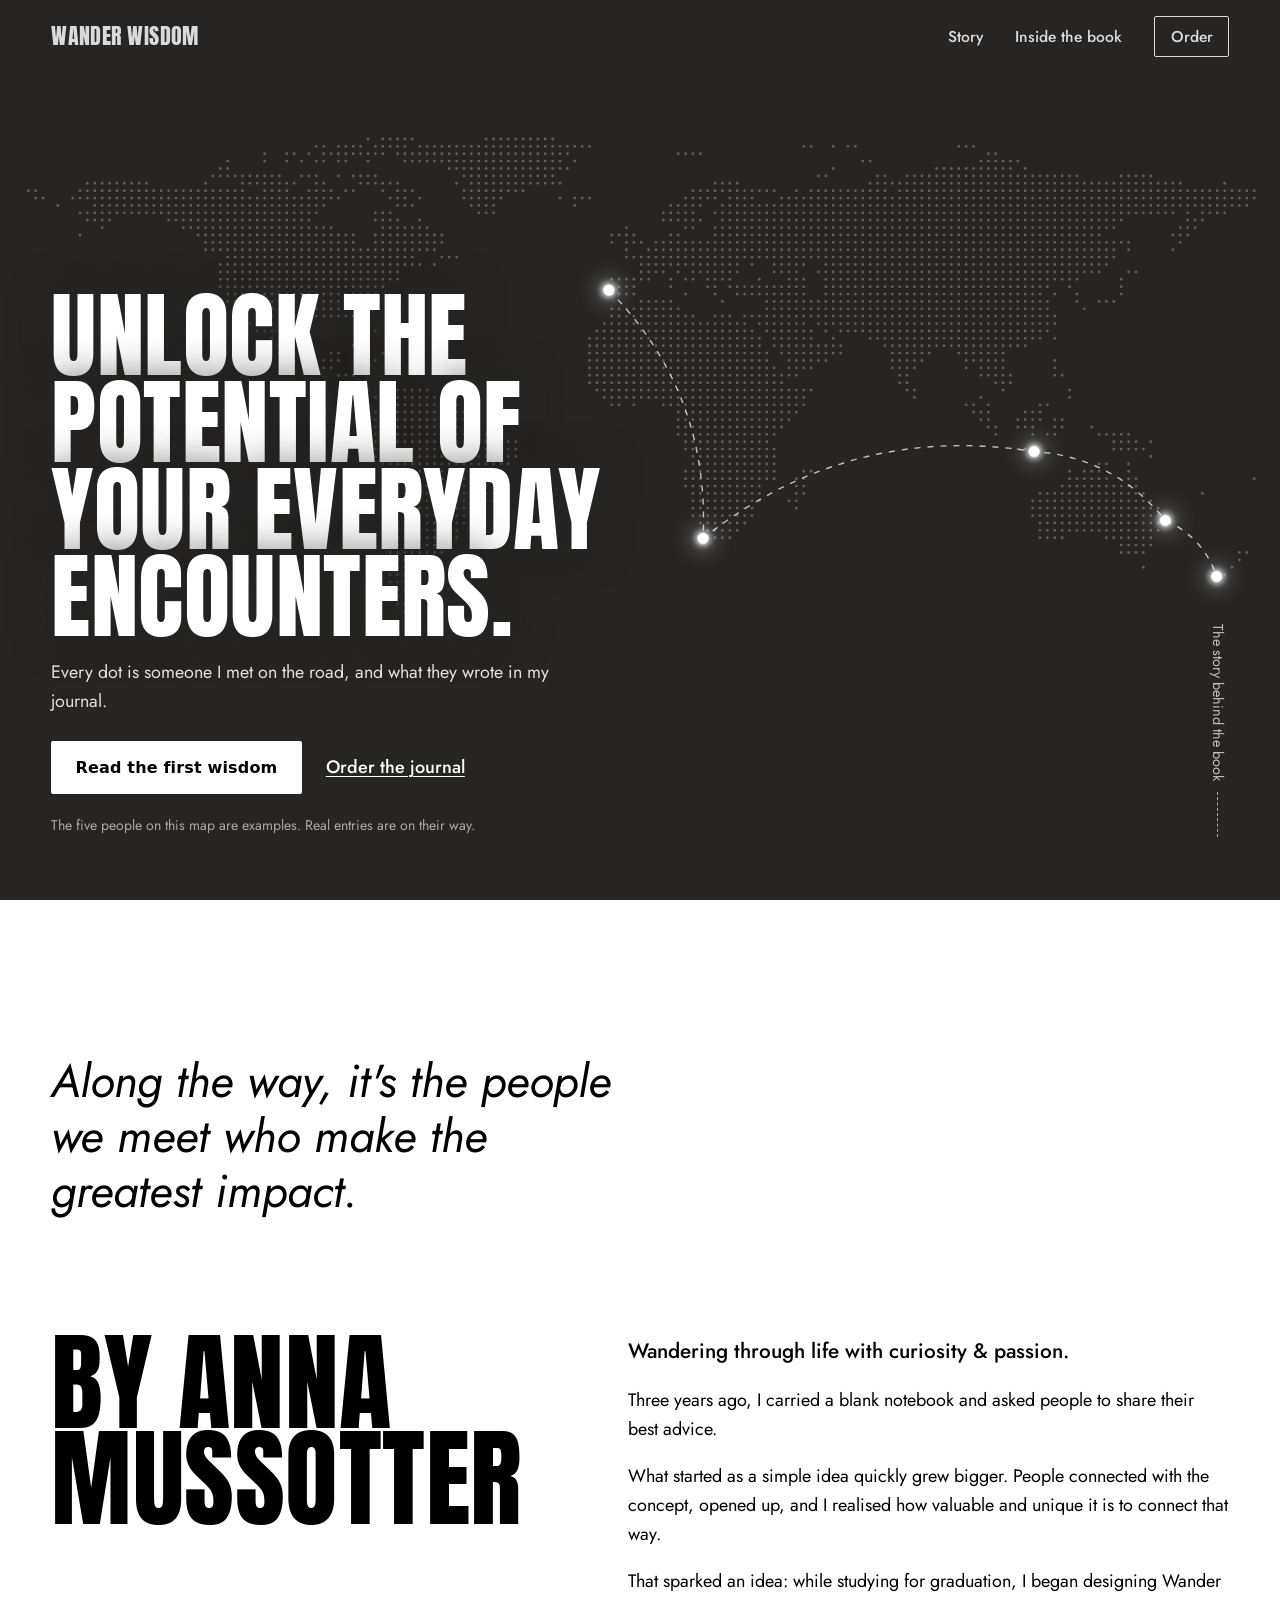
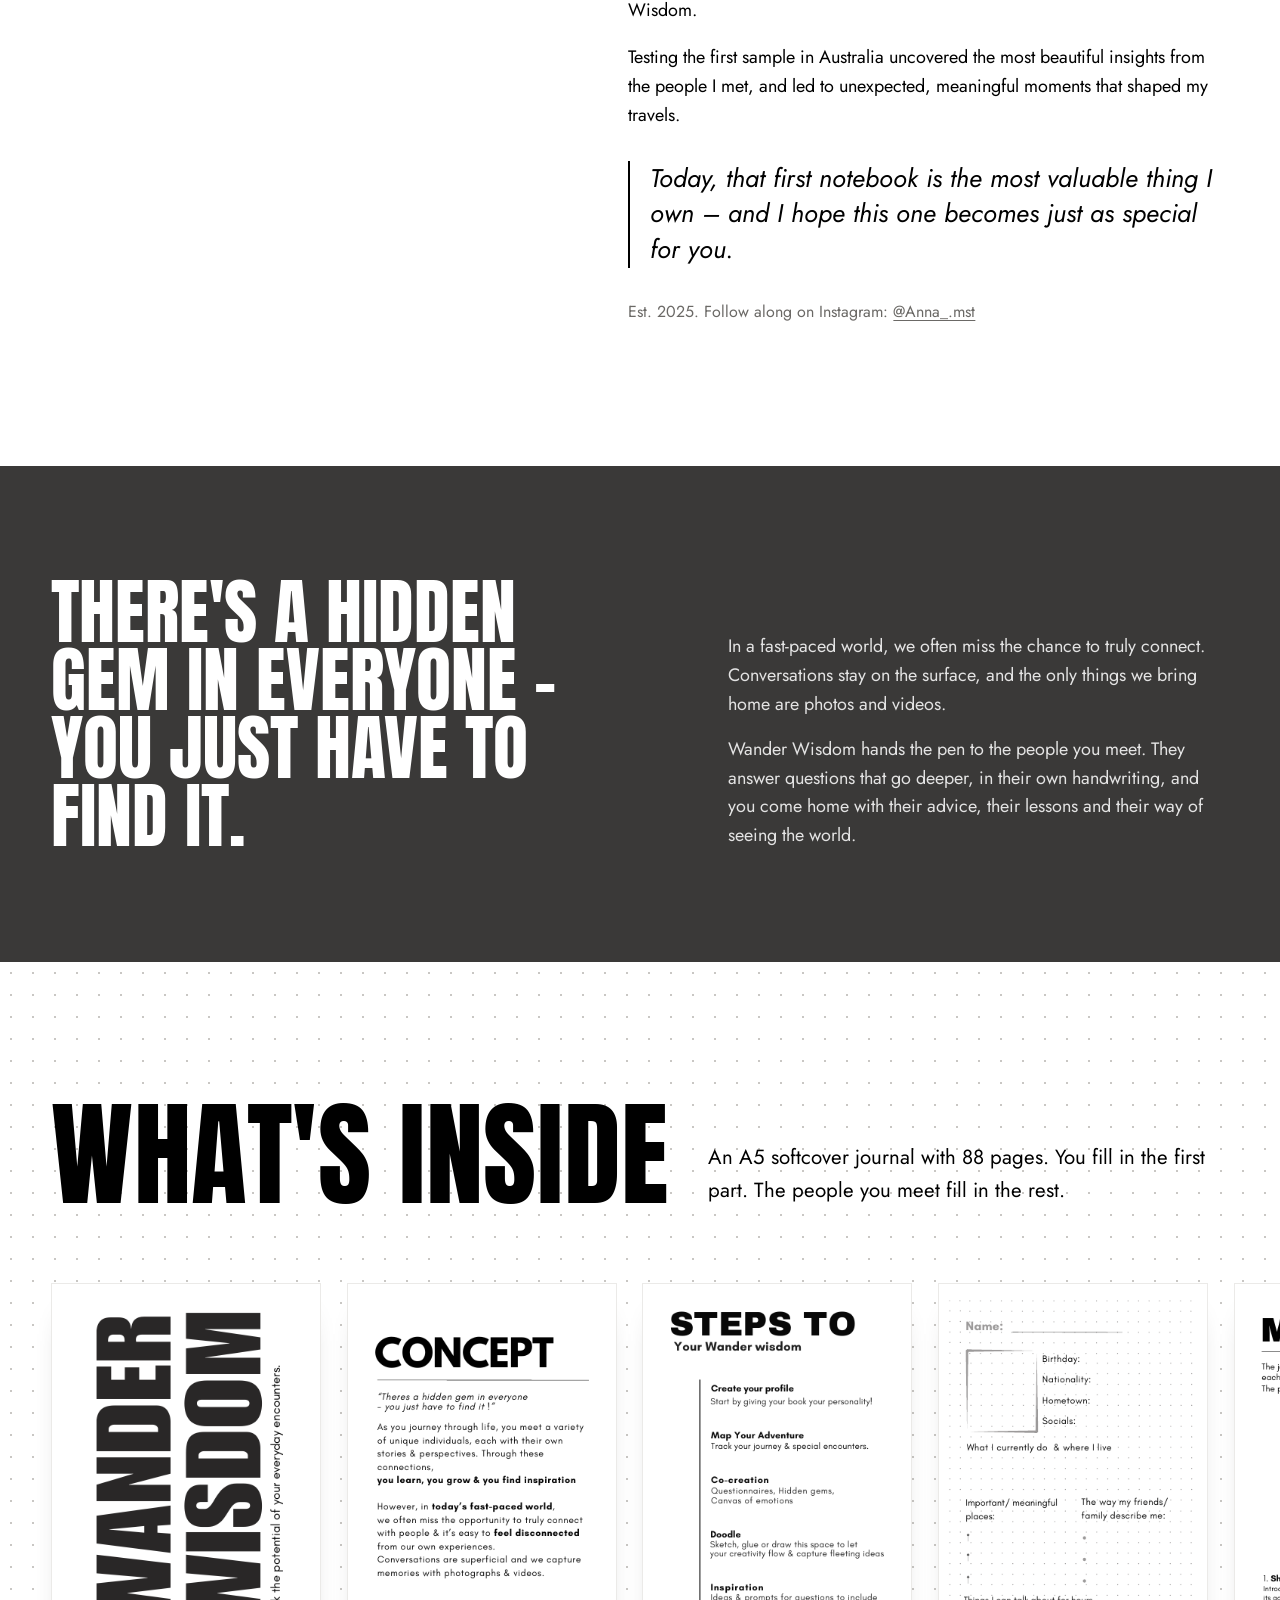
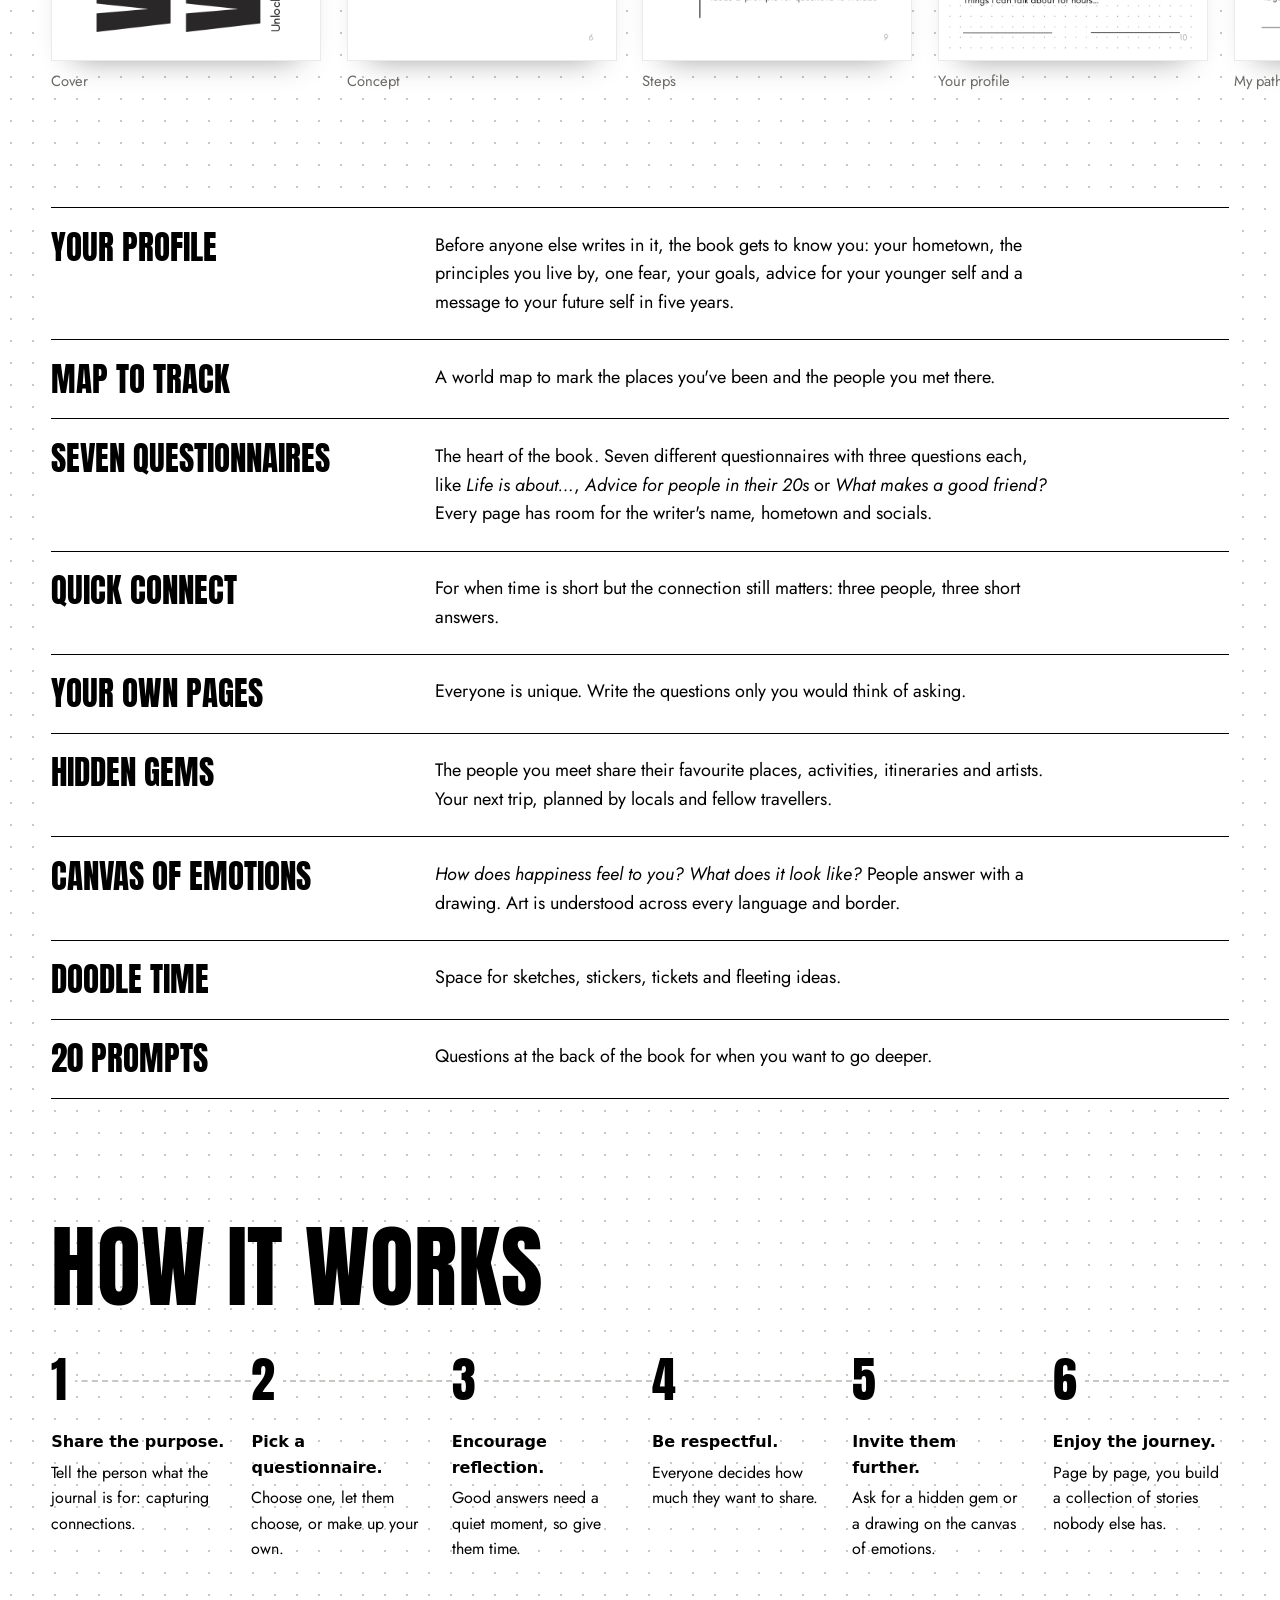
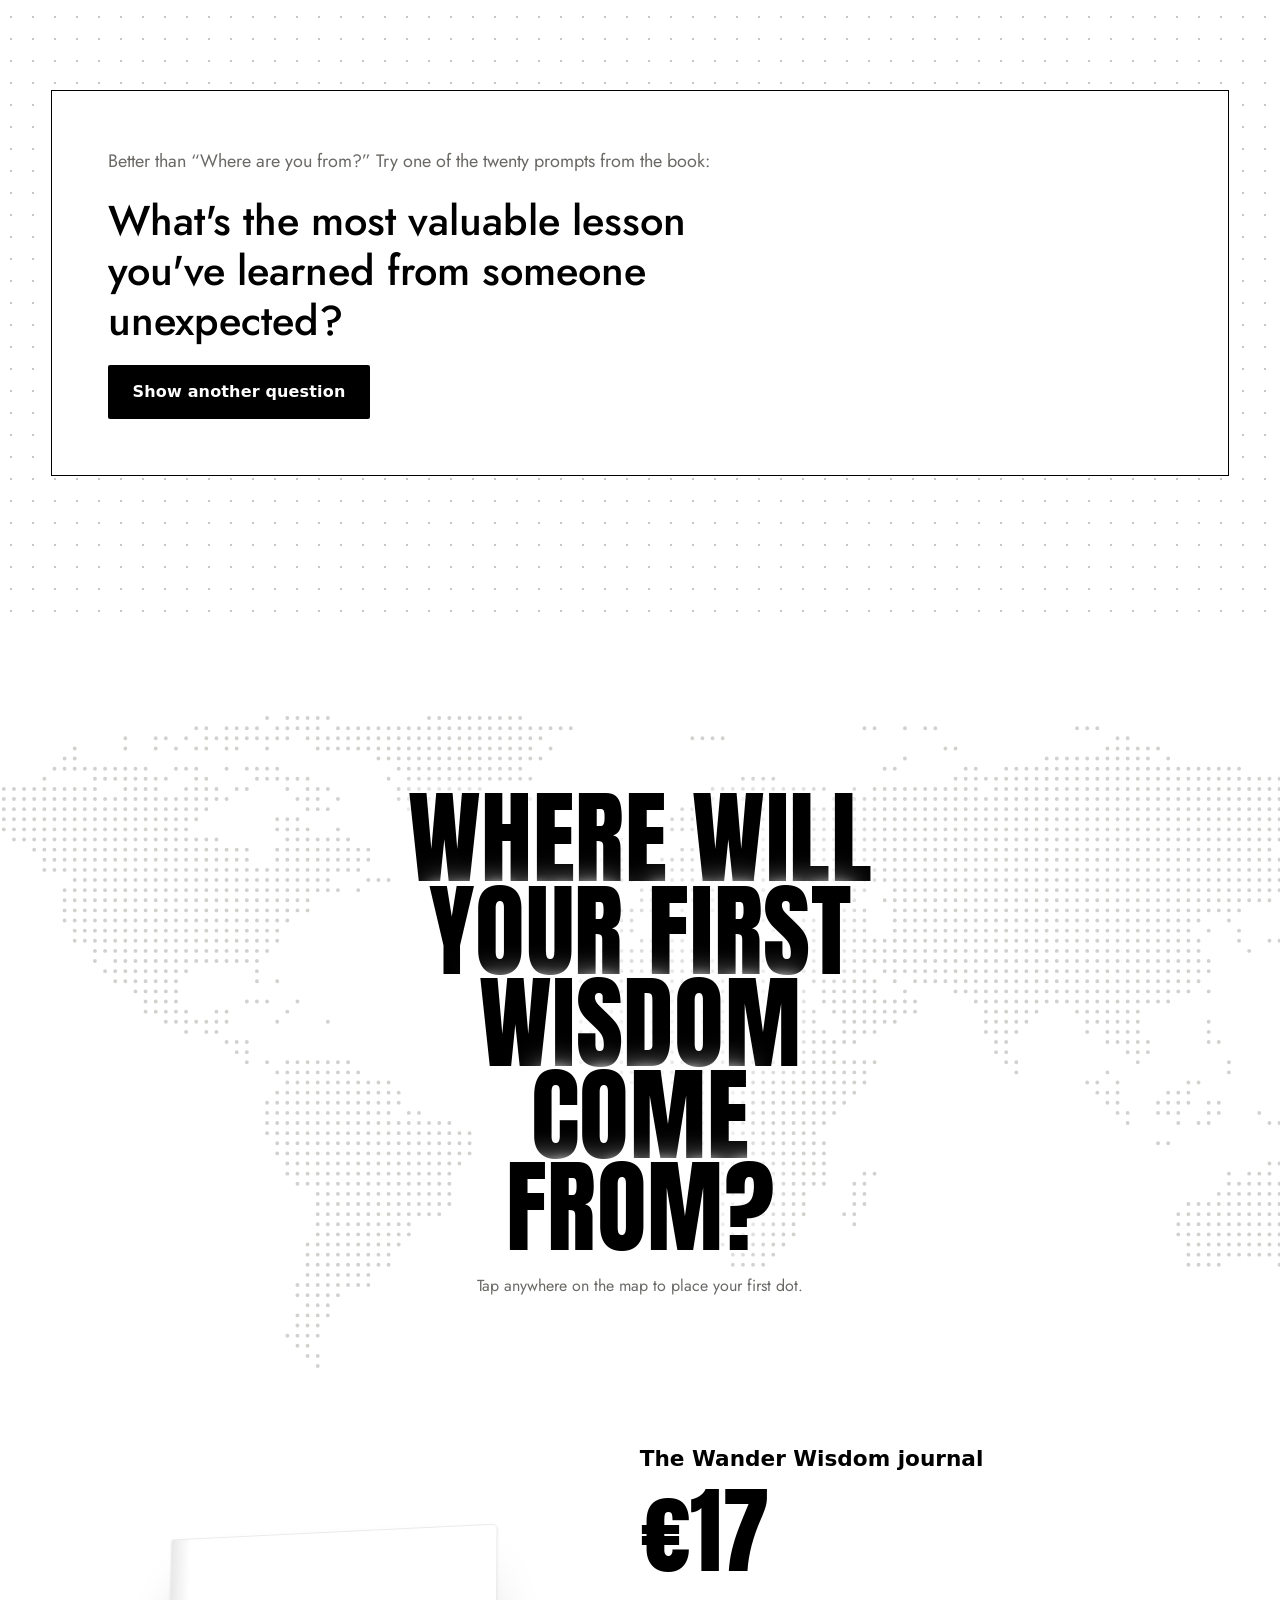
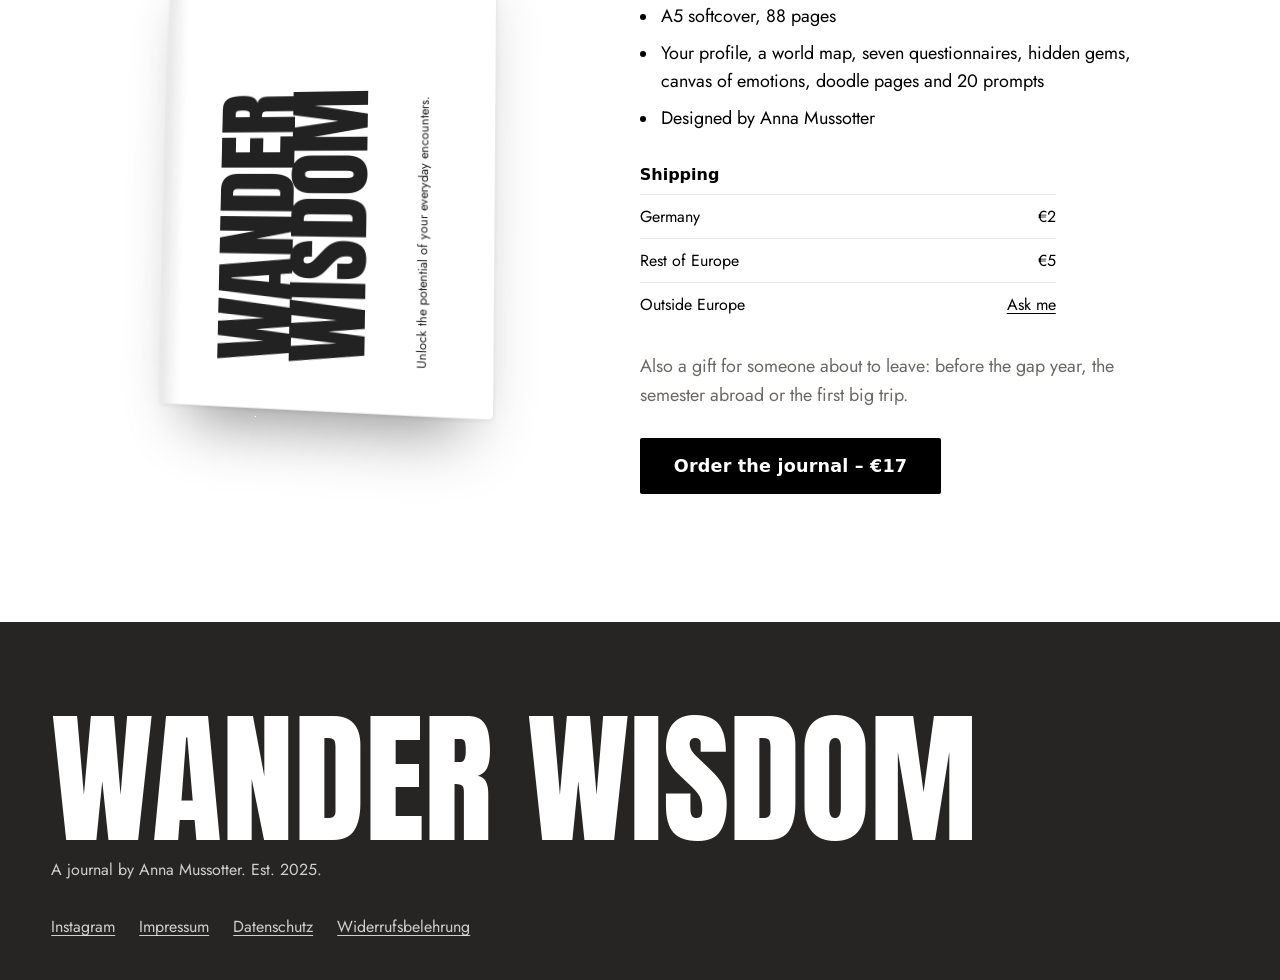
==== commit 6a51cfba: "Rebuild landing page around an interactive dot-grid world map - Hero: full-screen night map built fr" ====
--- a/index.html
+++ b/index.html
@@ -1,181 +1,213 @@
 <!doctype html>
 <html lang="en">
 <head>
-  <meta charset="utf-8">
-  <meta name="viewport" content="width=device-width, initial-scale=1">
-  <title>Wander Wisdom — a journal written by the people you meet</title>
-  <meta name="description" content="Wander Wisdom is a travel journal you hand to the people you meet. They write their advice, lessons and hidden gems into your book.">
-  <link rel="preconnect" href="https://fonts.googleapis.com">
-  <link rel="preconnect" href="https://fonts.gstatic.com" crossorigin>
-  <link href="https://fonts.googleapis.com/css2?family=Anton&family=Jost:ital,wght@0,300;0,400;0,500;1,300&family=Nanum+Pen+Script&display=swap" rel="stylesheet">
-  <link rel="stylesheet" href="styles.css">
+  <meta charset="UTF-8" />
+  <meta name="viewport" content="width=device-width, initial-scale=1.0, viewport-fit=cover" />
+  <title>Wander Wisdom – the travel journal the people you meet write in</title>
+  <meta name="description" content="Wander Wisdom is a printed travel journal for co-creation: the people you meet on your travels write in it – their advice, lessons and perspectives. A5 softcover, 88 pages, by Anna Mussotter." />
+  <meta name="theme-color" content="#262524" />
+  <meta property="og:title" content="Wander Wisdom" />
+  <meta property="og:description" content="Unlock the potential of your everyday encounters. A travel journal the people you meet write in." />
+  <meta property="og:image" content="wander-wisdom-book/page-1-01.png" />
+  <link rel="icon" href="data:image/svg+xml,%3Csvg xmlns='http://www.w3.org/2000/svg' viewBox='0 0 32 32'%3E%3Crect width='32' height='32' fill='%23262524'/%3E%3Ccircle cx='16' cy='16' r='5' fill='%23fff'/%3E%3C/svg%3E" />
+  <link rel="preload" href="assets/fonts/anton-latin-400-normal.woff2" as="font" type="font/woff2" crossorigin />
+  <link rel="preload" href="assets/fonts/jost-latin-400-normal.woff2" as="font" type="font/woff2" crossorigin />
+  <link rel="stylesheet" href="styles.css" />
 </head>
 <body>
-
-<a class="skip" href="#main">Skip to content</a>
-
-<div class="intro" id="intro">
-  <div class="book" aria-hidden="true">
-    <div class="book-page">
-      <svg class="book-path" viewBox="0 0 200 280" preserveAspectRatio="none"><path d="M30 240 C 60 180, 150 200, 120 130 S 60 60, 170 40" /></svg>
-      <p>Along the way,<br>it’s the people we meet<br>who make the greatest impact</p>
-    </div>
-    <div class="book-cover">
-      <div class="cover-front"><img src="images/cover.webp" alt="" width="650" height="910"></div>
-      <div class="cover-back"><p>Collected wisdom by:</p><span></span></div>
-    </div>
-  </div>
-  <button class="intro-skip" type="button">Skip intro</button>
-</div>
-
-<header class="nav">
-  <a class="wordmark" href="#top">Wander Wisdom</a>
-  <nav aria-label="Main">
-    <a href="#idea">The idea</a>
-    <a href="#inside">Inside the book</a>
-    <a href="#story">Story</a>
-    <a href="#get" class="nav-cta">Get the journal</a>
-  </nav>
-</header>
-
-<main id="main">
-
-  <!-- HERO: map of wisdom -->
-  <section class="hero" id="top" aria-label="Map of people and their wisdom">
-    <div class="map-wrap">
-      <svg class="map" viewBox="0 0 1000 500" role="img" aria-labelledby="mapTitle">
-        <title id="mapTitle">World map with the places where people wrote in the journal</title>
+  <a class="skip-link" href="#story">Skip the map</a>
+
+  <header class="bar">
+    <a class="wordmark" href="#top" aria-label="Wander Wisdom, back to the map">Wander Wisdom</a>
+    <nav class="bar-nav" aria-label="Main">
+      <a href="#story">Story</a>
+      <a href="#inside">Inside the book</a>
+      <a class="bar-order" href="#order">Order</a>
+    </nav>
+  </header>
+
+  <main>
+    <!-- ============ HERO: the map of encounters ============ -->
+    <section class="hero" id="top" aria-label="A map of people met while travelling">
+      <svg class="map map-night" id="heroMap" aria-hidden="true" focusable="false">
         <defs>
-          <mask id="routeReveal">
-            <path class="route-mask" d="" />
+          <mask id="routeReveal" maskUnits="userSpaceOnUse">
+            <path class="route-mask" id="routeMask" />
           </mask>
         </defs>
-        <path class="land" d="M356 20h0M364 20h0M372 20h0M380 20h0M388 20h0M428 20h0M436 20h0M444 20h0M964 20h0M972 20h0M980 20h0M988 20h0M996 20h0M44 28h0M340 28h0M348 28h0M356 28h0M364 28h0M372 28h0M380 28h0M388 28h0M396 28h0M404 28h0M412 28h0M420 28h0M428 28h0M436 28h0M444 28h0M452 28h0M460 28h0M524 28h0M532 28h0M540 28h0M684 28h0M956 28h0M964 28h0M988 28h0M996 28h0M4 36h0M12 36h0M20 36h0M28 36h0M36 36h0M92 36h0M292 36h0M324 36h0M332 36h0M340 36h0M348 36h0M396 36h0M404 36h0M412 36h0M420 36h0M428 36h0M436 36h0M444 36h0M452 36h0M460 36h0M604 36h0M660 36h0M668 36h0M676 36h0M684 36h0M692 36h0M700 36h0M756 36h0M956 36h0M988 36h0M996 36h0M4 44h0M12 44h0M20 44h0M28 44h0M36 44h0M44 44h0M52 44h0M60 44h0M68 44h0M84 44h0M92 44h0M100 44h0M268 44h0M276 44h0M284 44h0M292 44h0M300 44h0M332 44h0M340 44h0M348 44h0M356 44h0M396 44h0M404 44h0M412 44h0M420 44h0M428 44h0M436 44h0M444 44h0M452 44h0M604 44h0M636 44h0M652 44h0M660 44h0M668 44h0M676 44h0M684 44h0M692 44h0M700 44h0M708 44h0M716 44h0M724 44h0M732 44h0M740 44h0M764 44h0M772 44h0M780 44h0M844 44h0M964 44h0M972 44h0M980 44h0M996 44h0M4 52h0M12 52h0M20 52h0M28 52h0M36 52h0M44 52h0M52 52h0M60 52h0M68 52h0M76 52h0M84 52h0M92 52h0M100 52h0M108 52h0M116 52h0M124 52h0M132 52h0M140 52h0M148 52h0M180 52h0M188 52h0M196 52h0M204 52h0M212 52h0M220 52h0M228 52h0M236 52h0M244 52h0M252 52h0M260 52h0M268 52h0M276 52h0M292 52h0M308 52h0M316 52h0M324 52h0M332 52h0M356 52h0M364 52h0M404 52h0M412 52h0M420 52h0M428 52h0M436 52h0M532 52h0M540 52h0M548 52h0M556 52h0M564 52h0M572 52h0M588 52h0M604 52h0M612 52h0M620 52h0M628 52h0M636 52h0M644 52h0M652 52h0M660 52h0M668 52h0M676 52h0M684 52h0M692 52h0M700 52h0M708 52h0M716 52h0M724 52h0M732 52h0M740 52h0M748 52h0M756 52h0M764 52h0M772 52h0M780 52h0M788 52h0M796 52h0M804 52h0M812 52h0M820 52h0M828 52h0M836 52h0M844 52h0M852 52h0M884 52h0M892 52h0M900 52h0M908 52h0M916 52h0M924 52h0M932 52h0M940 52h0M948 52h0M956 52h0M964 52h0M972 52h0M980 52h0M996 52h0M4 60h0M12 60h0M20 60h0M28 60h0M36 60h0M44 60h0M52 60h0M60 60h0M68 60h0M76 60h0M84 60h0M92 60h0M100 60h0M108 60h0M116 60h0M124 60h0M132 60h0M148 60h0M164 60h0M172 60h0M180 60h0M188 60h0M196 60h0M204 60h0M212 60h0M220 60h0M228 60h0M236 60h0M244 60h0M252 60h0M260 60h0M268 60h0M276 60h0M284 60h0M292 60h0M300 60h0M308 60h0M316 60h0M324 60h0M348 60h0M356 60h0M364 60h0M396 60h0M404 60h0M412 60h0M460 60h0M468 60h0M524 60h0M532 60h0M540 60h0M556 60h0M564 60h0M588 60h0M596 60h0M604 60h0M612 60h0M620 60h0M628 60h0M636 60h0M644 60h0M652 60h0M660 60h0M668 60h0M676 60h0M684 60h0M692 60h0M700 60h0M708 60h0M716 60h0M724 60h0M732 60h0M740 60h0M748 60h0M756 60h0M764 60h0M772 60h0M780 60h0M788 60h0M796 60h0M804 60h0M812 60h0M820 60h0M828 60h0M836 60h0M844 60h0M852 60h0M860 60h0M876 60h0M892 60h0M900 60h0M908 60h0M916 60h0M924 60h0M932 60h0M940 60h0M948 60h0M956 60h0M964 60h0M972 60h0M980 60h0M988 60h0M996 60h0M4 68h0M12 68h0M20 68h0M28 68h0M36 68h0M44 68h0M52 68h0M60 68h0M68 68h0M76 68h0M84 68h0M92 68h0M100 68h0M108 68h0M116 68h0M164 68h0M172 68h0M180 68h0M188 68h0M196 68h0M204 68h0M212 68h0M220 68h0M228 68h0M236 68h0M244 68h0M252 68h0M260 68h0M268 68h0M276 68h0M284 68h0M292 68h0M300 68h0M340 68h0M348 68h0M404 68h0M412 68h0M516 68h0M524 68h0M532 68h0M548 68h0M556 68h0M564 68h0M572 68h0M580 68h0M588 68h0M596 68h0M604 68h0M612 68h0M620 68h0M628 68h0M636 68h0M644 68h0M652 68h0M660 68h0M668 68h0M676 68h0M684 68h0M692 68h0M700 68h0M708 68h0M716 68h0M724 68h0M732 68h0M740 68h0M748 68h0M756 68h0M764 68h0M772 68h0M780 68h0M788 68h0M796 68h0M804 68h0M812 68h0M820 68h0M828 68h0M836 68h0M844 68h0M852 68h0M860 68h0M908 68h0M916 68h0M924 68h0M932 68h0M940 68h0M948 68h0M956 68h0M964 68h0M972 68h0M980 68h0M988 68h0M996 68h0M4 76h0M12 76h0M20 76h0M28 76h0M36 76h0M60 76h0M84 76h0M164 76h0M172 76h0M212 76h0M220 76h0M228 76h0M236 76h0M244 76h0M252 76h0M260 76h0M268 76h0M276 76h0M284 76h0M292 76h0M340 76h0M348 76h0M364 76h0M516 76h0M524 76h0M532 76h0M556 76h0M564 76h0M572 76h0M580 76h0M588 76h0M596 76h0M604 76h0M612 76h0M620 76h0M628 76h0M636 76h0M644 76h0M652 76h0M660 76h0M668 76h0M676 76h0M684 76h0M692 76h0M700 76h0M708 76h0M716 76h0M724 76h0M732 76h0M740 76h0M748 76h0M756 76h0M764 76h0M772 76h0M780 76h0M788 76h0M796 76h0M820 76h0M844 76h0M924 76h0M932 76h0M972 76h0M980 76h0M988 76h0M996 76h0M4 84h0M12 84h0M60 84h0M68 84h0M156 84h0M220 84h0M228 84h0M236 84h0M244 84h0M252 84h0M260 84h0M268 84h0M276 84h0M284 84h0M292 84h0M300 84h0M308 84h0M340 84h0M348 84h0M356 84h0M364 84h0M492 84h0M532 84h0M548 84h0M556 84h0M564 84h0M572 84h0M580 84h0M588 84h0M596 84h0M604 84h0M612 84h0M620 84h0M628 84h0M636 84h0M644 84h0M652 84h0M660 84h0M668 84h0M676 84h0M684 84h0M692 84h0M700 84h0M708 84h0M716 84h0M724 84h0M732 84h0M740 84h0M748 84h0M756 84h0M764 84h0M772 84h0M780 84h0M788 84h0M796 84h0M844 84h0M932 84h0M996 84h0M4 92h0M12 92h0M52 92h0M60 92h0M220 92h0M228 92h0M236 92h0M244 92h0M252 92h0M260 92h0M268 92h0M276 92h0M284 92h0M292 92h0M300 92h0M308 92h0M316 92h0M332 92h0M340 92h0M348 92h0M356 92h0M364 92h0M372 92h0M484 92h0M492 92h0M500 92h0M516 92h0M524 92h0M532 92h0M540 92h0M548 92h0M556 92h0M564 92h0M572 92h0M580 92h0M588 92h0M596 92h0M604 92h0M612 92h0M620 92h0M628 92h0M636 92h0M644 92h0M652 92h0M660 92h0M668 92h0M676 92h0M684 92h0M692 92h0M700 92h0M708 92h0M716 92h0M724 92h0M732 92h0M740 92h0M748 92h0M756 92h0M764 92h0M772 92h0M780 92h0M788 92h0M796 92h0M804 92h0M844 92h0M852 92h0M4 100h0M220 100h0M228 100h0M236 100h0M244 100h0M252 100h0M260 100h0M268 100h0M276 100h0M284 100h0M292 100h0M300 100h0M308 100h0M316 100h0M324 100h0M332 100h0M340 100h0M348 100h0M356 100h0M364 100h0M372 100h0M492 100h0M508 100h0M516 100h0M524 100h0M532 100h0M540 100h0M548 100h0M556 100h0M564 100h0M572 100h0M580 100h0M588 100h0M596 100h0M604 100h0M612 100h0M620 100h0M628 100h0M636 100h0M644 100h0M652 100h0M660 100h0M668 100h0M676 100h0M684 100h0M692 100h0M700 100h0M708 100h0M716 100h0M724 100h0M732 100h0M740 100h0M748 100h0M756 100h0M764 100h0M772 100h0M780 100h0M788 100h0M796 100h0M804 100h0M812 100h0M820 100h0M220 108h0M228 108h0M236 108h0M244 108h0M252 108h0M260 108h0M268 108h0M276 108h0M284 108h0M292 108h0M300 108h0M308 108h0M316 108h0M324 108h0M332 108h0M340 108h0M348 108h0M372 108h0M492 108h0M500 108h0M508 108h0M516 108h0M524 108h0M532 108h0M540 108h0M548 108h0M556 108h0M564 108h0M572 108h0M580 108h0M588 108h0M596 108h0M604 108h0M612 108h0M620 108h0M628 108h0M636 108h0M644 108h0M652 108h0M660 108h0M668 108h0M676 108h0M684 108h0M692 108h0M700 108h0M708 108h0M716 108h0M724 108h0M732 108h0M740 108h0M748 108h0M756 108h0M764 108h0M772 108h0M780 108h0M788 108h0M796 108h0M804 108h0M812 108h0M220 116h0M228 116h0M236 116h0M244 116h0M252 116h0M260 116h0M268 116h0M276 116h0M284 116h0M292 116h0M300 116h0M308 116h0M316 116h0M324 116h0M332 116h0M340 116h0M356 116h0M500 116h0M508 116h0M516 116h0M524 116h0M532 116h0M540 116h0M548 116h0M556 116h0M564 116h0M580 116h0M588 116h0M596 116h0M604 116h0M620 116h0M628 116h0M636 116h0M644 116h0M652 116h0M660 116h0M668 116h0M676 116h0M684 116h0M692 116h0M700 116h0M708 116h0M716 116h0M724 116h0M732 116h0M740 116h0M748 116h0M756 116h0M764 116h0M772 116h0M780 116h0M788 116h0M796 116h0M804 116h0M812 116h0M828 116h0M212 124h0M220 124h0M228 124h0M236 124h0M244 124h0M252 124h0M260 124h0M268 124h0M276 124h0M284 124h0M292 124h0M300 124h0M308 124h0M316 124h0M324 124h0M332 124h0M484 124h0M492 124h0M500 124h0M532 124h0M548 124h0M556 124h0M564 124h0M604 124h0M612 124h0M628 124h0M636 124h0M644 124h0M652 124h0M660 124h0M668 124h0M676 124h0M684 124h0M692 124h0M700 124h0M708 124h0M716 124h0M724 124h0M732 124h0M740 124h0M748 124h0M756 124h0M764 124h0M772 124h0M780 124h0M788 124h0M796 124h0M804 124h0M828 124h0M212 132h0M220 132h0M228 132h0M236 132h0M244 132h0M252 132h0M260 132h0M268 132h0M276 132h0M284 132h0M292 132h0M300 132h0M308 132h0M316 132h0M324 132h0M484 132h0M492 132h0M548 132h0M564 132h0M572 132h0M580 132h0M588 132h0M596 132h0M604 132h0M612 132h0M628 132h0M636 132h0M644 132h0M652 132h0M660 132h0M668 132h0M676 132h0M684 132h0M692 132h0M700 132h0M708 132h0M716 132h0M724 132h0M732 132h0M740 132h0M748 132h0M756 132h0M764 132h0M772 132h0M780 132h0M788 132h0M796 132h0M836 132h0M212 140h0M220 140h0M228 140h0M236 140h0M244 140h0M252 140h0M260 140h0M268 140h0M276 140h0M284 140h0M292 140h0M300 140h0M308 140h0M316 140h0M492 140h0M516 140h0M524 140h0M572 140h0M580 140h0M588 140h0M596 140h0M604 140h0M612 140h0M620 140h0M636 140h0M644 140h0M652 140h0M660 140h0M668 140h0M676 140h0M684 140h0M692 140h0M700 140h0M708 140h0M716 140h0M724 140h0M732 140h0M740 140h0M748 140h0M756 140h0M764 140h0M772 140h0M780 140h0M788 140h0M804 140h0M828 140h0M836 140h0M212 148h0M220 148h0M228 148h0M236 148h0M244 148h0M252 148h0M260 148h0M268 148h0M276 148h0M284 148h0M292 148h0M300 148h0M308 148h0M484 148h0M492 148h0M500 148h0M508 148h0M516 148h0M524 148h0M588 148h0M596 148h0M604 148h0M612 148h0M620 148h0M628 148h0M636 148h0M644 148h0M652 148h0M660 148h0M668 148h0M676 148h0M684 148h0M692 148h0M700 148h0M708 148h0M716 148h0M724 148h0M732 148h0M740 148h0M748 148h0M756 148h0M764 148h0M772 148h0M780 148h0M788 148h0M820 148h0M828 148h0M228 156h0M236 156h0M244 156h0M252 156h0M260 156h0M268 156h0M276 156h0M284 156h0M292 156h0M300 156h0M484 156h0M492 156h0M500 156h0M508 156h0M516 156h0M524 156h0M532 156h0M556 156h0M564 156h0M588 156h0M596 156h0M604 156h0M612 156h0M620 156h0M628 156h0M636 156h0M644 156h0M652 156h0M660 156h0M668 156h0M676 156h0M684 156h0M692 156h0M700 156h0M708 156h0M716 156h0M724 156h0M732 156h0M740 156h0M748 156h0M756 156h0M764 156h0M772 156h0M780 156h0M788 156h0M796 156h0M820 156h0M220 164h0M228 164h0M236 164h0M244 164h0M252 164h0M260 164h0M300 164h0M476 164h0M484 164h0M492 164h0M500 164h0M508 164h0M516 164h0M524 164h0M532 164h0M540 164h0M548 164h0M556 164h0M564 164h0M572 164h0M580 164h0M588 164h0M596 164h0M604 164h0M612 164h0M628 164h0M636 164h0M644 164h0M652 164h0M660 164h0M668 164h0M676 164h0M684 164h0M692 164h0M700 164h0M708 164h0M716 164h0M724 164h0M732 164h0M740 164h0M748 164h0M756 164h0M764 164h0M772 164h0M780 164h0M788 164h0M796 164h0M236 172h0M244 172h0M252 172h0M300 172h0M468 172h0M476 172h0M484 172h0M492 172h0M500 172h0M508 172h0M516 172h0M524 172h0M532 172h0M540 172h0M548 172h0M556 172h0M564 172h0M572 172h0M580 172h0M596 172h0M604 172h0M612 172h0M620 172h0M644 172h0M652 172h0M660 172h0M668 172h0M676 172h0M684 172h0M692 172h0M700 172h0M708 172h0M716 172h0M724 172h0M732 172h0M740 172h0M748 172h0M756 172h0M764 172h0M772 172h0M780 172h0M788 172h0M796 172h0M236 180h0M244 180h0M252 180h0M460 180h0M468 180h0M476 180h0M484 180h0M492 180h0M500 180h0M508 180h0M516 180h0M524 180h0M532 180h0M540 180h0M548 180h0M556 180h0M564 180h0M572 180h0M580 180h0M588 180h0M604 180h0M612 180h0M620 180h0M628 180h0M636 180h0M644 180h0M676 180h0M684 180h0M692 180h0M700 180h0M708 180h0M716 180h0M724 180h0M732 180h0M740 180h0M748 180h0M756 180h0M764 180h0M772 180h0M780 180h0M788 180h0M236 188h0M244 188h0M252 188h0M276 188h0M308 188h0M460 188h0M468 188h0M476 188h0M484 188h0M492 188h0M500 188h0M508 188h0M516 188h0M524 188h0M532 188h0M540 188h0M548 188h0M556 188h0M564 188h0M572 188h0M580 188h0M588 188h0M604 188h0M612 188h0M620 188h0M628 188h0M636 188h0M644 188h0M684 188h0M692 188h0M700 188h0M708 188h0M716 188h0M732 188h0M740 188h0M748 188h0M756 188h0M764 188h0M244 196h0M252 196h0M260 196h0M268 196h0M276 196h0M316 196h0M332 196h0M460 196h0M468 196h0M476 196h0M484 196h0M492 196h0M500 196h0M508 196h0M516 196h0M524 196h0M532 196h0M540 196h0M548 196h0M556 196h0M564 196h0M572 196h0M580 196h0M588 196h0M596 196h0M612 196h0M620 196h0M628 196h0M636 196h0M692 196h0M700 196h0M708 196h0M740 196h0M748 196h0M756 196h0M764 196h0M268 204h0M276 204h0M284 204h0M460 204h0M468 204h0M476 204h0M484 204h0M492 204h0M500 204h0M508 204h0M516 204h0M524 204h0M532 204h0M540 204h0M548 204h0M556 204h0M564 204h0M572 204h0M580 204h0M588 204h0M596 204h0M612 204h0M620 204h0M628 204h0M692 204h0M700 204h0M748 204h0M756 204h0M764 204h0M772 204h0M284 212h0M460 212h0M468 212h0M476 212h0M484 212h0M492 212h0M500 212h0M508 212h0M516 212h0M524 212h0M532 212h0M540 212h0M548 212h0M556 212h0M564 212h0M572 212h0M580 212h0M588 212h0M596 212h0M604 212h0M612 212h0M692 212h0M700 212h0M764 212h0M772 212h0M284 220h0M308 220h0M316 220h0M324 220h0M332 220h0M340 220h0M468 220h0M476 220h0M484 220h0M492 220h0M500 220h0M508 220h0M516 220h0M524 220h0M532 220h0M540 220h0M548 220h0M556 220h0M564 220h0M572 220h0M580 220h0M588 220h0M596 220h0M604 220h0M612 220h0M620 220h0M628 220h0M700 220h0M772 220h0M804 220h0M308 228h0M316 228h0M324 228h0M332 228h0M340 228h0M348 228h0M468 228h0M476 228h0M484 228h0M492 228h0M500 228h0M508 228h0M516 228h0M524 228h0M532 228h0M540 228h0M548 228h0M556 228h0M564 228h0M572 228h0M580 228h0M588 228h0M596 228h0M604 228h0M612 228h0M620 228h0M708 228h0M756 228h0M820 228h0M308 236h0M316 236h0M324 236h0M332 236h0M340 236h0M348 236h0M356 236h0M364 236h0M516 236h0M524 236h0M532 236h0M540 236h0M548 236h0M556 236h0M564 236h0M572 236h0M580 236h0M588 236h0M596 236h0M604 236h0M612 236h0M620 236h0M748 236h0M764 236h0M796 236h0M300 244h0M308 244h0M316 244h0M324 244h0M332 244h0M340 244h0M348 244h0M356 244h0M364 244h0M532 244h0M540 244h0M548 244h0M556 244h0M564 244h0M572 244h0M580 244h0M588 244h0M596 244h0M604 244h0M612 244h0M756 244h0M764 244h0M788 244h0M796 244h0M828 244h0M300 252h0M308 252h0M316 252h0M324 252h0M332 252h0M340 252h0M348 252h0M356 252h0M364 252h0M372 252h0M524 252h0M532 252h0M540 252h0M548 252h0M556 252h0M564 252h0M572 252h0M580 252h0M588 252h0M596 252h0M604 252h0M764 252h0M788 252h0M796 252h0M300 260h0M308 260h0M316 260h0M324 260h0M332 260h0M340 260h0M348 260h0M356 260h0M364 260h0M372 260h0M380 260h0M388 260h0M396 260h0M532 260h0M540 260h0M548 260h0M556 260h0M564 260h0M572 260h0M580 260h0M588 260h0M596 260h0M764 260h0M788 260h0M796 260h0M812 260h0M828 260h0M844 260h0M852 260h0M860 260h0M300 268h0M308 268h0M316 268h0M324 268h0M332 268h0M340 268h0M348 268h0M356 268h0M364 268h0M372 268h0M380 268h0M388 268h0M396 268h0M404 268h0M532 268h0M540 268h0M548 268h0M556 268h0M564 268h0M572 268h0M580 268h0M588 268h0M596 268h0M772 268h0M844 268h0M860 268h0M868 268h0M876 268h0M884 268h0M300 276h0M308 276h0M316 276h0M324 276h0M332 276h0M340 276h0M348 276h0M356 276h0M364 276h0M372 276h0M380 276h0M388 276h0M396 276h0M404 276h0M540 276h0M548 276h0M556 276h0M564 276h0M572 276h0M580 276h0M588 276h0M596 276h0M812 276h0M820 276h0M860 276h0M876 276h0M308 284h0M316 284h0M324 284h0M332 284h0M340 284h0M348 284h0M356 284h0M364 284h0M372 284h0M380 284h0M388 284h0M396 284h0M404 284h0M540 284h0M548 284h0M556 284h0M564 284h0M572 284h0M580 284h0M588 284h0M596 284h0M308 292h0M316 292h0M324 292h0M332 292h0M340 292h0M348 292h0M356 292h0M364 292h0M372 292h0M380 292h0M388 292h0M396 292h0M532 292h0M540 292h0M548 292h0M556 292h0M564 292h0M572 292h0M580 292h0M588 292h0M596 292h0M836 292h0M844 292h0M860 292h0M324 300h0M332 300h0M340 300h0M348 300h0M356 300h0M364 300h0M372 300h0M380 300h0M388 300h0M396 300h0M532 300h0M540 300h0M548 300h0M556 300h0M564 300h0M572 300h0M580 300h0M588 300h0M596 300h0M620 300h0M820 300h0M828 300h0M836 300h0M844 300h0M860 300h0M868 300h0M324 308h0M332 308h0M340 308h0M348 308h0M356 308h0M364 308h0M372 308h0M380 308h0M388 308h0M396 308h0M540 308h0M548 308h0M556 308h0M564 308h0M572 308h0M580 308h0M588 308h0M612 308h0M620 308h0M812 308h0M820 308h0M828 308h0M836 308h0M844 308h0M852 308h0M860 308h0M868 308h0M332 316h0M340 316h0M348 316h0M356 316h0M364 316h0M372 316h0M380 316h0M388 316h0M396 316h0M540 316h0M548 316h0M556 316h0M564 316h0M572 316h0M580 316h0M588 316h0M612 316h0M620 316h0M788 316h0M796 316h0M804 316h0M812 316h0M820 316h0M828 316h0M836 316h0M844 316h0M852 316h0M860 316h0M868 316h0M876 316h0M332 324h0M340 324h0M348 324h0M356 324h0M364 324h0M372 324h0M380 324h0M540 324h0M548 324h0M556 324h0M564 324h0M572 324h0M580 324h0M612 324h0M788 324h0M796 324h0M804 324h0M812 324h0M820 324h0M828 324h0M836 324h0M844 324h0M852 324h0M860 324h0M868 324h0M876 324h0M332 332h0M340 332h0M348 332h0M356 332h0M364 332h0M372 332h0M540 332h0M548 332h0M556 332h0M564 332h0M572 332h0M580 332h0M788 332h0M796 332h0M804 332h0M812 332h0M820 332h0M828 332h0M836 332h0M844 332h0M852 332h0M860 332h0M868 332h0M876 332h0M332 340h0M340 340h0M348 340h0M356 340h0M364 340h0M372 340h0M548 340h0M556 340h0M564 340h0M572 340h0M788 340h0M796 340h0M804 340h0M812 340h0M820 340h0M828 340h0M836 340h0M844 340h0M852 340h0M860 340h0M868 340h0M332 348h0M340 348h0M348 348h0M356 348h0M364 348h0M372 348h0M548 348h0M556 348h0M564 348h0M788 348h0M796 348h0M828 348h0M836 348h0M844 348h0M852 348h0M860 348h0M868 348h0M52 356h0M332 356h0M340 356h0M348 356h0M356 356h0M836 356h0M844 356h0M852 356h0M860 356h0M60 364h0M332 364h0M340 364h0M348 364h0M356 364h0M924 364h0M332 372h0M340 372h0M60 380h0M332 380h0M340 380h0M348 380h0M900 380h0M60 388h0M332 388h0M340 388h0M332 396h0M340 396h0M340 404h0M348 412h0M356 412h0" />
-        <path class="route" d="" mask="url(#routeReveal)" />
-        <g class="people"></g>
+        <path class="land" id="heroLand" />
+        <path class="route" id="route" mask="url(#routeReveal)" />
       </svg>
-    </div>
-
-    <div class="hero-text">
-      <h1>Unlock the potential of your everyday encounters.</h1>
-      <p class="hero-sub">Every dot is a person who wrote in the journal. Tap one to read what they shared.</p>
-      <p class="example-note">These five entries are examples. Real pages are coming soon.</p>
-    </div>
-
-    <!-- journal card -->
-    <article class="card" id="card" aria-live="polite" hidden>
-      <button class="card-close" type="button" aria-label="Close">&times;</button>
-      <p class="card-example">Example entry</p>
-      <p class="card-meta"><span class="card-place"></span><span class="card-date"></span></p>
-      <h2 class="card-question"></h2>
-      <p class="card-answer"></p>
-      <div class="card-sign">
-        <p><span>Name</span> <strong class="card-name"></strong></p>
-        <p><span>Hometown</span> <strong class="card-home"></strong></p>
-      </div>
-      <button class="card-next" type="button">Next wisdom →</button>
-    </article>
-  </section>
-
-  <!-- IDEA -->
-  <section class="idea" id="idea">
-    <blockquote>
-      <p>There’s a hidden gem in everyone — you just have to find it.</p>
-    </blockquote>
-    <div class="idea-body">
-      <p>On the road we meet people with their own stories and perspectives. Then we take a photo, say goodbye, and the conversation is gone.</p>
-      <p><strong>Wander Wisdom is a journal you hand to the people you meet.</strong> They write their answers to questions that cut through small talk: what life is about, a lesson that changed them, advice for people in their twenties. Page by page, your book becomes a collection of the wisdom you found along the way.</p>
-    </div>
-  </section>
-
-  <!-- INSIDE -->
-  <section class="inside" id="inside">
-    <h2 class="display">Inside the book</h2>
-    <p class="lead">88 pages, made to be filled by you and by everyone you meet.</p>
-
-    <div class="pages" tabindex="0" aria-label="Pages from the journal, scroll sideways">
-      <figure class="page">
-        <img src="images/cover.webp" alt="Cover of Wander Wisdom with the title in large black letters" width="650" height="910" loading="lazy">
-        <figcaption>The cover</figcaption>
-      </figure>
-      <figure class="page">
-        <img src="images/profile.webp" alt="Profile page with fields for name, hometown and meaningful places" width="650" height="910" loading="lazy">
-        <figcaption>Your profile</figcaption>
-      </figure>
-      <figure class="page page-spread">
-        <img src="images/map-left.webp" alt="Left half of a world map to mark places" width="650" height="910" loading="lazy">
-        <img src="images/map-right.webp" alt="Right half of a world map" width="650" height="910" loading="lazy">
-        <figcaption>Map to track your encounters</figcaption>
-      </figure>
-      <figure class="page">
-        <img src="images/questionnaire.webp" alt="Questionnaire page on a dot grid with three questions" width="650" height="910" loading="lazy">
-        <figcaption>Seven questionnaires for others to fill in</figcaption>
-      </figure>
-      <figure class="page">
-        <img src="images/canvas.webp" alt="Canvas of emotions page asking how happiness feels" width="650" height="910" loading="lazy">
-        <figcaption>Canvas of emotions</figcaption>
-      </figure>
-    </div>
-
-    <dl class="contents">
-      <div><dt>Your profile</dt><dd>Your principles, your goals and a message to yourself in five years.</dd></div>
-      <div><dt>Map to track</dt><dd>Mark every place, coloured by what happened there.</dd></div>
-      <div><dt>Questionnaires</dt><dd>Seven sets of three questions, written by the people you meet.</dd></div>
-      <div><dt>Quick connect</dt><dd>Short pages for when time is short but the connection still matters.</dd></div>
-      <div><dt>Hidden gems</dt><dd>Favourite places, artists and routes that others pass on to you.</dd></div>
-      <div><dt>Canvas of emotions</dt><dd>Drawings instead of words. Art crosses every language.</dd></div>
-      <div><dt>Doodle time</dt><dd>Sketches, stickers, tickets and whatever else you want to keep.</dd></div>
-      <div><dt>20 prompts</dt><dd>Ideas for your own questions when you want to go deeper.</dd></div>
-    </dl>
-  </section>
-
-  <!-- HOW -->
-  <section class="how" aria-labelledby="howTitle">
-    <h2 class="display" id="howTitle">How to use it</h2>
-    <ol class="steps">
-      <li><h3>Share the purpose</h3><p>Tell them what the journal is and why you’re collecting.</p></li>
-      <li><h3>Pick a questionnaire</h3><p>Choose one, let them choose, or write your own.</p></li>
-      <li><h3>Give them time</h3><p>Good answers need a moment. Let them think.</p></li>
-      <li><h3>Be respectful</h3><p>Nobody has to answer everything.</p></li>
-      <li><h3>Invite them further</h3><p>Ask for a hidden gem or a drawing too.</p></li>
-      <li><h3>Keep going</h3><p>No rush. The book grows one person at a time.</p></li>
-    </ol>
-  </section>
-
-  <!-- STORY -->
-  <section class="story" id="story">
-    <div class="story-inner">
-      <h2 class="display">By Anna Mussotter</h2>
-      <p class="story-sub">Wandering through life with curiosity and passion.</p>
-      <p>Three years ago I carried a blank notebook and asked people to share their best advice. People connected with the idea and opened up, and I realised how rare and valuable it is to connect that way.</p>
-      <p>While studying for graduation, I started designing Wander Wisdom. I tested the first copy in Australia, and it led to beautiful insights and unexpected moments that shaped my travels.</p>
-      <p>That first notebook is now the most valuable thing I own. I hope yours becomes just as special.</p>
-      <p class="story-foot"><span>Est. 2025</span><a href="https://www.instagram.com/anna_.mst/" target="_blank" rel="noopener">@anna_.mst on Instagram</a></p>
-    </div>
-  </section>
-
-  <!-- GET -->
-  <section class="get" id="get">
-    <svg class="map map-empty" viewBox="0 0 1000 500" aria-hidden="true">
-      <path class="land" d="M356 20h0M364 20h0M372 20h0M380 20h0M388 20h0M428 20h0M436 20h0M444 20h0M964 20h0M972 20h0M980 20h0M988 20h0M996 20h0M44 28h0M340 28h0M348 28h0M356 28h0M364 28h0M372 28h0M380 28h0M388 28h0M396 28h0M404 28h0M412 28h0M420 28h0M428 28h0M436 28h0M444 28h0M452 28h0M460 28h0M524 28h0M532 28h0M540 28h0M684 28h0M956 28h0M964 28h0M988 28h0M996 28h0M4 36h0M12 36h0M20 36h0M28 36h0M36 36h0M92 36h0M292 36h0M324 36h0M332 36h0M340 36h0M348 36h0M396 36h0M404 36h0M412 36h0M420 36h0M428 36h0M436 36h0M444 36h0M452 36h0M460 36h0M604 36h0M660 36h0M668 36h0M676 36h0M684 36h0M692 36h0M700 36h0M756 36h0M956 36h0M988 36h0M996 36h0M4 44h0M12 44h0M20 44h0M28 44h0M36 44h0M44 44h0M52 44h0M60 44h0M68 44h0M84 44h0M92 44h0M100 44h0M268 44h0M276 44h0M284 44h0M292 44h0M300 44h0M332 44h0M340 44h0M348 44h0M356 44h0M396 44h0M404 44h0M412 44h0M420 44h0M428 44h0M436 44h0M444 44h0M452 44h0M604 44h0M636 44h0M652 44h0M660 44h0M668 44h0M676 44h0M684 44h0M692 44h0M700 44h0M708 44h0M716 44h0M724 44h0M732 44h0M740 44h0M764 44h0M772 44h0M780 44h0M844 44h0M964 44h0M972 44h0M980 44h0M996 44h0M4 52h0M12 52h0M20 52h0M28 52h0M36 52h0M44 52h0M52 52h0M60 52h0M68 52h0M76 52h0M84 52h0M92 52h0M100 52h0M108 52h0M116 52h0M124 52h0M132 52h0M140 52h0M148 52h0M180 52h0M188 52h0M196 52h0M204 52h0M212 52h0M220 52h0M228 52h0M236 52h0M244 52h0M252 52h0M260 52h0M268 52h0M276 52h0M292 52h0M308 52h0M316 52h0M324 52h0M332 52h0M356 52h0M364 52h0M404 52h0M412 52h0M420 52h0M428 52h0M436 52h0M532 52h0M540 52h0M548 52h0M556 52h0M564 52h0M572 52h0M588 52h0M604 52h0M612 52h0M620 52h0M628 52h0M636 52h0M644 52h0M652 52h0M660 52h0M668 52h0M676 52h0M684 52h0M692 52h0M700 52h0M708 52h0M716 52h0M724 52h0M732 52h0M740 52h0M748 52h0M756 52h0M764 52h0M772 52h0M780 52h0M788 52h0M796 52h0M804 52h0M812 52h0M820 52h0M828 52h0M836 52h0M844 52h0M852 52h0M884 52h0M892 52h0M900 52h0M908 52h0M916 52h0M924 52h0M932 52h0M940 52h0M948 52h0M956 52h0M964 52h0M972 52h0M980 52h0M996 52h0M4 60h0M12 60h0M20 60h0M28 60h0M36 60h0M44 60h0M52 60h0M60 60h0M68 60h0M76 60h0M84 60h0M92 60h0M100 60h0M108 60h0M116 60h0M124 60h0M132 60h0M148 60h0M164 60h0M172 60h0M180 60h0M188 60h0M196 60h0M204 60h0M212 60h0M220 60h0M228 60h0M236 60h0M244 60h0M252 60h0M260 60h0M268 60h0M276 60h0M284 60h0M292 60h0M300 60h0M308 60h0M316 60h0M324 60h0M348 60h0M356 60h0M364 60h0M396 60h0M404 60h0M412 60h0M460 60h0M468 60h0M524 60h0M532 60h0M540 60h0M556 60h0M564 60h0M588 60h0M596 60h0M604 60h0M612 60h0M620 60h0M628 60h0M636 60h0M644 60h0M652 60h0M660 60h0M668 60h0M676 60h0M684 60h0M692 60h0M700 60h0M708 60h0M716 60h0M724 60h0M732 60h0M740 60h0M748 60h0M756 60h0M764 60h0M772 60h0M780 60h0M788 60h0M796 60h0M804 60h0M812 60h0M820 60h0M828 60h0M836 60h0M844 60h0M852 60h0M860 60h0M876 60h0M892 60h0M900 60h0M908 60h0M916 60h0M924 60h0M932 60h0M940 60h0M948 60h0M956 60h0M964 60h0M972 60h0M980 60h0M988 60h0M996 60h0M4 68h0M12 68h0M20 68h0M28 68h0M36 68h0M44 68h0M52 68h0M60 68h0M68 68h0M76 68h0M84 68h0M92 68h0M100 68h0M108 68h0M116 68h0M164 68h0M172 68h0M180 68h0M188 68h0M196 68h0M204 68h0M212 68h0M220 68h0M228 68h0M236 68h0M244 68h0M252 68h0M260 68h0M268 68h0M276 68h0M284 68h0M292 68h0M300 68h0M340 68h0M348 68h0M404 68h0M412 68h0M516 68h0M524 68h0M532 68h0M548 68h0M556 68h0M564 68h0M572 68h0M580 68h0M588 68h0M596 68h0M604 68h0M612 68h0M620 68h0M628 68h0M636 68h0M644 68h0M652 68h0M660 68h0M668 68h0M676 68h0M684 68h0M692 68h0M700 68h0M708 68h0M716 68h0M724 68h0M732 68h0M740 68h0M748 68h0M756 68h0M764 68h0M772 68h0M780 68h0M788 68h0M796 68h0M804 68h0M812 68h0M820 68h0M828 68h0M836 68h0M844 68h0M852 68h0M860 68h0M908 68h0M916 68h0M924 68h0M932 68h0M940 68h0M948 68h0M956 68h0M964 68h0M972 68h0M980 68h0M988 68h0M996 68h0M4 76h0M12 76h0M20 76h0M28 76h0M36 76h0M60 76h0M84 76h0M164 76h0M172 76h0M212 76h0M220 76h0M228 76h0M236 76h0M244 76h0M252 76h0M260 76h0M268 76h0M276 76h0M284 76h0M292 76h0M340 76h0M348 76h0M364 76h0M516 76h0M524 76h0M532 76h0M556 76h0M564 76h0M572 76h0M580 76h0M588 76h0M596 76h0M604 76h0M612 76h0M620 76h0M628 76h0M636 76h0M644 76h0M652 76h0M660 76h0M668 76h0M676 76h0M684 76h0M692 76h0M700 76h0M708 76h0M716 76h0M724 76h0M732 76h0M740 76h0M748 76h0M756 76h0M764 76h0M772 76h0M780 76h0M788 76h0M796 76h0M820 76h0M844 76h0M924 76h0M932 76h0M972 76h0M980 76h0M988 76h0M996 76h0M4 84h0M12 84h0M60 84h0M68 84h0M156 84h0M220 84h0M228 84h0M236 84h0M244 84h0M252 84h0M260 84h0M268 84h0M276 84h0M284 84h0M292 84h0M300 84h0M308 84h0M340 84h0M348 84h0M356 84h0M364 84h0M492 84h0M532 84h0M548 84h0M556 84h0M564 84h0M572 84h0M580 84h0M588 84h0M596 84h0M604 84h0M612 84h0M620 84h0M628 84h0M636 84h0M644 84h0M652 84h0M660 84h0M668 84h0M676 84h0M684 84h0M692 84h0M700 84h0M708 84h0M716 84h0M724 84h0M732 84h0M740 84h0M748 84h0M756 84h0M764 84h0M772 84h0M780 84h0M788 84h0M796 84h0M844 84h0M932 84h0M996 84h0M4 92h0M12 92h0M52 92h0M60 92h0M220 92h0M228 92h0M236 92h0M244 92h0M252 92h0M260 92h0M268 92h0M276 92h0M284 92h0M292 92h0M300 92h0M308 92h0M316 92h0M332 92h0M340 92h0M348 92h0M356 92h0M364 92h0M372 92h0M484 92h0M492 92h0M500 92h0M516 92h0M524 92h0M532 92h0M540 92h0M548 92h0M556 92h0M564 92h0M572 92h0M580 92h0M588 92h0M596 92h0M604 92h0M612 92h0M620 92h0M628 92h0M636 92h0M644 92h0M652 92h0M660 92h0M668 92h0M676 92h0M684 92h0M692 92h0M700 92h0M708 92h0M716 92h0M724 92h0M732 92h0M740 92h0M748 92h0M756 92h0M764 92h0M772 92h0M780 92h0M788 92h0M796 92h0M804 92h0M844 92h0M852 92h0M4 100h0M220 100h0M228 100h0M236 100h0M244 100h0M252 100h0M260 100h0M268 100h0M276 100h0M284 100h0M292 100h0M300 100h0M308 100h0M316 100h0M324 100h0M332 100h0M340 100h0M348 100h0M356 100h0M364 100h0M372 100h0M492 100h0M508 100h0M516 100h0M524 100h0M532 100h0M540 100h0M548 100h0M556 100h0M564 100h0M572 100h0M580 100h0M588 100h0M596 100h0M604 100h0M612 100h0M620 100h0M628 100h0M636 100h0M644 100h0M652 100h0M660 100h0M668 100h0M676 100h0M684 100h0M692 100h0M700 100h0M708 100h0M716 100h0M724 100h0M732 100h0M740 100h0M748 100h0M756 100h0M764 100h0M772 100h0M780 100h0M788 100h0M796 100h0M804 100h0M812 100h0M820 100h0M220 108h0M228 108h0M236 108h0M244 108h0M252 108h0M260 108h0M268 108h0M276 108h0M284 108h0M292 108h0M300 108h0M308 108h0M316 108h0M324 108h0M332 108h0M340 108h0M348 108h0M372 108h0M492 108h0M500 108h0M508 108h0M516 108h0M524 108h0M532 108h0M540 108h0M548 108h0M556 108h0M564 108h0M572 108h0M580 108h0M588 108h0M596 108h0M604 108h0M612 108h0M620 108h0M628 108h0M636 108h0M644 108h0M652 108h0M660 108h0M668 108h0M676 108h0M684 108h0M692 108h0M700 108h0M708 108h0M716 108h0M724 108h0M732 108h0M740 108h0M748 108h0M756 108h0M764 108h0M772 108h0M780 108h0M788 108h0M796 108h0M804 108h0M812 108h0M220 116h0M228 116h0M236 116h0M244 116h0M252 116h0M260 116h0M268 116h0M276 116h0M284 116h0M292 116h0M300 116h0M308 116h0M316 116h0M324 116h0M332 116h0M340 116h0M356 116h0M500 116h0M508 116h0M516 116h0M524 116h0M532 116h0M540 116h0M548 116h0M556 116h0M564 116h0M580 116h0M588 116h0M596 116h0M604 116h0M620 116h0M628 116h0M636 116h0M644 116h0M652 116h0M660 116h0M668 116h0M676 116h0M684 116h0M692 116h0M700 116h0M708 116h0M716 116h0M724 116h0M732 116h0M740 116h0M748 116h0M756 116h0M764 116h0M772 116h0M780 116h0M788 116h0M796 116h0M804 116h0M812 116h0M828 116h0M212 124h0M220 124h0M228 124h0M236 124h0M244 124h0M252 124h0M260 124h0M268 124h0M276 124h0M284 124h0M292 124h0M300 124h0M308 124h0M316 124h0M324 124h0M332 124h0M484 124h0M492 124h0M500 124h0M532 124h0M548 124h0M556 124h0M564 124h0M604 124h0M612 124h0M628 124h0M636 124h0M644 124h0M652 124h0M660 124h0M668 124h0M676 124h0M684 124h0M692 124h0M700 124h0M708 124h0M716 124h0M724 124h0M732 124h0M740 124h0M748 124h0M756 124h0M764 124h0M772 124h0M780 124h0M788 124h0M796 124h0M804 124h0M828 124h0M212 132h0M220 132h0M228 132h0M236 132h0M244 132h0M252 132h0M260 132h0M268 132h0M276 132h0M284 132h0M292 132h0M300 132h0M308 132h0M316 132h0M324 132h0M484 132h0M492 132h0M548 132h0M564 132h0M572 132h0M580 132h0M588 132h0M596 132h0M604 132h0M612 132h0M628 132h0M636 132h0M644 132h0M652 132h0M660 132h0M668 132h0M676 132h0M684 132h0M692 132h0M700 132h0M708 132h0M716 132h0M724 132h0M732 132h0M740 132h0M748 132h0M756 132h0M764 132h0M772 132h0M780 132h0M788 132h0M796 132h0M836 132h0M212 140h0M220 140h0M228 140h0M236 140h0M244 140h0M252 140h0M260 140h0M268 140h0M276 140h0M284 140h0M292 140h0M300 140h0M308 140h0M316 140h0M492 140h0M516 140h0M524 140h0M572 140h0M580 140h0M588 140h0M596 140h0M604 140h0M612 140h0M620 140h0M636 140h0M644 140h0M652 140h0M660 140h0M668 140h0M676 140h0M684 140h0M692 140h0M700 140h0M708 140h0M716 140h0M724 140h0M732 140h0M740 140h0M748 140h0M756 140h0M764 140h0M772 140h0M780 140h0M788 140h0M804 140h0M828 140h0M836 140h0M212 148h0M220 148h0M228 148h0M236 148h0M244 148h0M252 148h0M260 148h0M268 148h0M276 148h0M284 148h0M292 148h0M300 148h0M308 148h0M484 148h0M492 148h0M500 148h0M508 148h0M516 148h0M524 148h0M588 148h0M596 148h0M604 148h0M612 148h0M620 148h0M628 148h0M636 148h0M644 148h0M652 148h0M660 148h0M668 148h0M676 148h0M684 148h0M692 148h0M700 148h0M708 148h0M716 148h0M724 148h0M732 148h0M740 148h0M748 148h0M756 148h0M764 148h0M772 148h0M780 148h0M788 148h0M820 148h0M828 148h0M228 156h0M236 156h0M244 156h0M252 156h0M260 156h0M268 156h0M276 156h0M284 156h0M292 156h0M300 156h0M484 156h0M492 156h0M500 156h0M508 156h0M516 156h0M524 156h0M532 156h0M556 156h0M564 156h0M588 156h0M596 156h0M604 156h0M612 156h0M620 156h0M628 156h0M636 156h0M644 156h0M652 156h0M660 156h0M668 156h0M676 156h0M684 156h0M692 156h0M700 156h0M708 156h0M716 156h0M724 156h0M732 156h0M740 156h0M748 156h0M756 156h0M764 156h0M772 156h0M780 156h0M788 156h0M796 156h0M820 156h0M220 164h0M228 164h0M236 164h0M244 164h0M252 164h0M260 164h0M300 164h0M476 164h0M484 164h0M492 164h0M500 164h0M508 164h0M516 164h0M524 164h0M532 164h0M540 164h0M548 164h0M556 164h0M564 164h0M572 164h0M580 164h0M588 164h0M596 164h0M604 164h0M612 164h0M628 164h0M636 164h0M644 164h0M652 164h0M660 164h0M668 164h0M676 164h0M684 164h0M692 164h0M700 164h0M708 164h0M716 164h0M724 164h0M732 164h0M740 164h0M748 164h0M756 164h0M764 164h0M772 164h0M780 164h0M788 164h0M796 164h0M236 172h0M244 172h0M252 172h0M300 172h0M468 172h0M476 172h0M484 172h0M492 172h0M500 172h0M508 172h0M516 172h0M524 172h0M532 172h0M540 172h0M548 172h0M556 172h0M564 172h0M572 172h0M580 172h0M596 172h0M604 172h0M612 172h0M620 172h0M644 172h0M652 172h0M660 172h0M668 172h0M676 172h0M684 172h0M692 172h0M700 172h0M708 172h0M716 172h0M724 172h0M732 172h0M740 172h0M748 172h0M756 172h0M764 172h0M772 172h0M780 172h0M788 172h0M796 172h0M236 180h0M244 180h0M252 180h0M460 180h0M468 180h0M476 180h0M484 180h0M492 180h0M500 180h0M508 180h0M516 180h0M524 180h0M532 180h0M540 180h0M548 180h0M556 180h0M564 180h0M572 180h0M580 180h0M588 180h0M604 180h0M612 180h0M620 180h0M628 180h0M636 180h0M644 180h0M676 180h0M684 180h0M692 180h0M700 180h0M708 180h0M716 180h0M724 180h0M732 180h0M740 180h0M748 180h0M756 180h0M764 180h0M772 180h0M780 180h0M788 180h0M236 188h0M244 188h0M252 188h0M276 188h0M308 188h0M460 188h0M468 188h0M476 188h0M484 188h0M492 188h0M500 188h0M508 188h0M516 188h0M524 188h0M532 188h0M540 188h0M548 188h0M556 188h0M564 188h0M572 188h0M580 188h0M588 188h0M604 188h0M612 188h0M620 188h0M628 188h0M636 188h0M644 188h0M684 188h0M692 188h0M700 188h0M708 188h0M716 188h0M732 188h0M740 188h0M748 188h0M756 188h0M764 188h0M244 196h0M252 196h0M260 196h0M268 196h0M276 196h0M316 196h0M332 196h0M460 196h0M468 196h0M476 196h0M484 196h0M492 196h0M500 196h0M508 196h0M516 196h0M524 196h0M532 196h0M540 196h0M548 196h0M556 196h0M564 196h0M572 196h0M580 196h0M588 196h0M596 196h0M612 196h0M620 196h0M628 196h0M636 196h0M692 196h0M700 196h0M708 196h0M740 196h0M748 196h0M756 196h0M764 196h0M268 204h0M276 204h0M284 204h0M460 204h0M468 204h0M476 204h0M484 204h0M492 204h0M500 204h0M508 204h0M516 204h0M524 204h0M532 204h0M540 204h0M548 204h0M556 204h0M564 204h0M572 204h0M580 204h0M588 204h0M596 204h0M612 204h0M620 204h0M628 204h0M692 204h0M700 204h0M748 204h0M756 204h0M764 204h0M772 204h0M284 212h0M460 212h0M468 212h0M476 212h0M484 212h0M492 212h0M500 212h0M508 212h0M516 212h0M524 212h0M532 212h0M540 212h0M548 212h0M556 212h0M564 212h0M572 212h0M580 212h0M588 212h0M596 212h0M604 212h0M612 212h0M692 212h0M700 212h0M764 212h0M772 212h0M284 220h0M308 220h0M316 220h0M324 220h0M332 220h0M340 220h0M468 220h0M476 220h0M484 220h0M492 220h0M500 220h0M508 220h0M516 220h0M524 220h0M532 220h0M540 220h0M548 220h0M556 220h0M564 220h0M572 220h0M580 220h0M588 220h0M596 220h0M604 220h0M612 220h0M620 220h0M628 220h0M700 220h0M772 220h0M804 220h0M308 228h0M316 228h0M324 228h0M332 228h0M340 228h0M348 228h0M468 228h0M476 228h0M484 228h0M492 228h0M500 228h0M508 228h0M516 228h0M524 228h0M532 228h0M540 228h0M548 228h0M556 228h0M564 228h0M572 228h0M580 228h0M588 228h0M596 228h0M604 228h0M612 228h0M620 228h0M708 228h0M756 228h0M820 228h0M308 236h0M316 236h0M324 236h0M332 236h0M340 236h0M348 236h0M356 236h0M364 236h0M516 236h0M524 236h0M532 236h0M540 236h0M548 236h0M556 236h0M564 236h0M572 236h0M580 236h0M588 236h0M596 236h0M604 236h0M612 236h0M620 236h0M748 236h0M764 236h0M796 236h0M300 244h0M308 244h0M316 244h0M324 244h0M332 244h0M340 244h0M348 244h0M356 244h0M364 244h0M532 244h0M540 244h0M548 244h0M556 244h0M564 244h0M572 244h0M580 244h0M588 244h0M596 244h0M604 244h0M612 244h0M756 244h0M764 244h0M788 244h0M796 244h0M828 244h0M300 252h0M308 252h0M316 252h0M324 252h0M332 252h0M340 252h0M348 252h0M356 252h0M364 252h0M372 252h0M524 252h0M532 252h0M540 252h0M548 252h0M556 252h0M564 252h0M572 252h0M580 252h0M588 252h0M596 252h0M604 252h0M764 252h0M788 252h0M796 252h0M300 260h0M308 260h0M316 260h0M324 260h0M332 260h0M340 260h0M348 260h0M356 260h0M364 260h0M372 260h0M380 260h0M388 260h0M396 260h0M532 260h0M540 260h0M548 260h0M556 260h0M564 260h0M572 260h0M580 260h0M588 260h0M596 260h0M764 260h0M788 260h0M796 260h0M812 260h0M828 260h0M844 260h0M852 260h0M860 260h0M300 268h0M308 268h0M316 268h0M324 268h0M332 268h0M340 268h0M348 268h0M356 268h0M364 268h0M372 268h0M380 268h0M388 268h0M396 268h0M404 268h0M532 268h0M540 268h0M548 268h0M556 268h0M564 268h0M572 268h0M580 268h0M588 268h0M596 268h0M772 268h0M844 268h0M860 268h0M868 268h0M876 268h0M884 268h0M300 276h0M308 276h0M316 276h0M324 276h0M332 276h0M340 276h0M348 276h0M356 276h0M364 276h0M372 276h0M380 276h0M388 276h0M396 276h0M404 276h0M540 276h0M548 276h0M556 276h0M564 276h0M572 276h0M580 276h0M588 276h0M596 276h0M812 276h0M820 276h0M860 276h0M876 276h0M308 284h0M316 284h0M324 284h0M332 284h0M340 284h0M348 284h0M356 284h0M364 284h0M372 284h0M380 284h0M388 284h0M396 284h0M404 284h0M540 284h0M548 284h0M556 284h0M564 284h0M572 284h0M580 284h0M588 284h0M596 284h0M308 292h0M316 292h0M324 292h0M332 292h0M340 292h0M348 292h0M356 292h0M364 292h0M372 292h0M380 292h0M388 292h0M396 292h0M532 292h0M540 292h0M548 292h0M556 292h0M564 292h0M572 292h0M580 292h0M588 292h0M596 292h0M836 292h0M844 292h0M860 292h0M324 300h0M332 300h0M340 300h0M348 300h0M356 300h0M364 300h0M372 300h0M380 300h0M388 300h0M396 300h0M532 300h0M540 300h0M548 300h0M556 300h0M564 300h0M572 300h0M580 300h0M588 300h0M596 300h0M620 300h0M820 300h0M828 300h0M836 300h0M844 300h0M860 300h0M868 300h0M324 308h0M332 308h0M340 308h0M348 308h0M356 308h0M364 308h0M372 308h0M380 308h0M388 308h0M396 308h0M540 308h0M548 308h0M556 308h0M564 308h0M572 308h0M580 308h0M588 308h0M612 308h0M620 308h0M812 308h0M820 308h0M828 308h0M836 308h0M844 308h0M852 308h0M860 308h0M868 308h0M332 316h0M340 316h0M348 316h0M356 316h0M364 316h0M372 316h0M380 316h0M388 316h0M396 316h0M540 316h0M548 316h0M556 316h0M564 316h0M572 316h0M580 316h0M588 316h0M612 316h0M620 316h0M788 316h0M796 316h0M804 316h0M812 316h0M820 316h0M828 316h0M836 316h0M844 316h0M852 316h0M860 316h0M868 316h0M876 316h0M332 324h0M340 324h0M348 324h0M356 324h0M364 324h0M372 324h0M380 324h0M540 324h0M548 324h0M556 324h0M564 324h0M572 324h0M580 324h0M612 324h0M788 324h0M796 324h0M804 324h0M812 324h0M820 324h0M828 324h0M836 324h0M844 324h0M852 324h0M860 324h0M868 324h0M876 324h0M332 332h0M340 332h0M348 332h0M356 332h0M364 332h0M372 332h0M540 332h0M548 332h0M556 332h0M564 332h0M572 332h0M580 332h0M788 332h0M796 332h0M804 332h0M812 332h0M820 332h0M828 332h0M836 332h0M844 332h0M852 332h0M860 332h0M868 332h0M876 332h0M332 340h0M340 340h0M348 340h0M356 340h0M364 340h0M372 340h0M548 340h0M556 340h0M564 340h0M572 340h0M788 340h0M796 340h0M804 340h0M812 340h0M820 340h0M828 340h0M836 340h0M844 340h0M852 340h0M860 340h0M868 340h0M332 348h0M340 348h0M348 348h0M356 348h0M364 348h0M372 348h0M548 348h0M556 348h0M564 348h0M788 348h0M796 348h0M828 348h0M836 348h0M844 348h0M852 348h0M860 348h0M868 348h0M52 356h0M332 356h0M340 356h0M348 356h0M356 356h0M836 356h0M844 356h0M852 356h0M860 356h0M60 364h0M332 364h0M340 364h0M348 364h0M356 364h0M924 364h0M332 372h0M340 372h0M60 380h0M332 380h0M340 380h0M348 380h0M900 380h0M60 388h0M332 388h0M340 388h0M332 396h0M340 396h0M340 404h0M348 412h0M356 412h0" />
-      <circle class="you-ring" cx="500" cy="250" r="6" />
-      <circle class="you" cx="500" cy="250" r="5" />
-    </svg>
-    <div class="get-text">
-      <h2 class="display">Where will your first wisdom come from?</h2>
-      <p>Your map is still empty. Wander Wisdom launches soon as a printed journal.</p>
-      <a class="button" href="https://www.instagram.com/anna_.mst/" target="_blank" rel="noopener">Follow the launch on Instagram</a>
-    </div>
-  </section>
-
-</main>
-
-<footer class="footer">
-  <p class="wordmark">Wander Wisdom</p>
-  <p>Along the way, it’s the people we meet who make the greatest impact.</p>
-  <p class="footer-small">© 2025 Anna Mussotter</p>
-</footer>
-
-<script src="script.js"></script>
+      <div class="markers" id="markers"></div>
+
+      <div class="hero-copy">
+        <h1>Unlock the potential of your everyday encounters.</h1>
+        <p class="hero-sub">Every dot is someone I met on the road, and what they wrote in my journal.</p>
+        <div class="hero-actions">
+          <button class="btn btn-light" id="startJourney" type="button">Read the first wisdom</button>
+          <a class="link-light" href="#order">Order the journal</a>
+        </div>
+        <p class="hero-note">The five people on this map are examples. Real entries are on their way.</p>
+      </div>
+
+      <aside class="entry" id="entry" role="dialog" aria-modal="false" aria-labelledby="entryQuestion" hidden>
+        <article class="page" id="entryPage">
+          <button class="entry-close" id="entryClose" type="button" aria-label="Close this page">×</button>
+          <p class="stamp" id="entryStamp">Example entry</p>
+          <p class="field field-line">
+            <span class="field-label">Location / date</span>
+            <span class="hand" id="entryPlace"></span>
+          </p>
+          <h2 class="entry-q" id="entryQuestion"></h2>
+          <p class="entry-a hand" id="entryAnswer"></p>
+          <div class="entry-who">
+            <p class="field"><span class="field-label">Name</span><span class="hand" id="entryName"></span></p>
+            <p class="field"><span class="field-label">Hometown</span><span class="hand" id="entryHome"></span></p>
+          </div>
+        </article>
+        <div class="entry-nav">
+          <button class="btn-text" id="entryPrev" type="button">Previous</button>
+          <span class="entry-count" id="entryCount" aria-live="polite"></span>
+          <button class="btn btn-light" id="entryNext" type="button">Next wisdom →</button>
+        </div>
+      </aside>
+
+      <a class="scroll-cue" href="#story">The story behind the book</a>
+    </section>
+
+    <!-- ============ FOUNDER STORY ============ -->
+    <section class="story" id="story">
+      <p class="story-lead">Along the way, it's the people we meet who make the greatest impact.</p>
+
+      <div class="story-grid">
+        <h2 class="display story-title">By Anna Mussotter</h2>
+        <div class="story-text">
+          <p class="story-sub">Wandering through life with curiosity &amp; passion.</p>
+          <p>Three years ago, I carried a blank notebook and asked people to share their best advice.</p>
+          <p>What started as a simple idea quickly grew bigger. People connected with the concept, opened up, and I realised how valuable and unique it is to connect that way.</p>
+          <p>That sparked an idea: while studying for graduation, I began designing Wander Wisdom.</p>
+          <p>Testing the first sample in Australia uncovered the most beautiful insights from the people I met, and led to unexpected, meaningful moments that shaped my travels.</p>
+          <blockquote class="story-quote">Today, that first notebook is the most valuable thing I own – and I hope this one becomes just as special for you.</blockquote>
+          <p class="story-sign">Est. 2025. Follow along on Instagram: <a href="https://www.instagram.com/anna_.mst/" rel="noopener" target="_blank">@Anna_.mst</a></p>
+        </div>
+      </div>
+
+      <div class="concept">
+        <p class="concept-quote">There's a hidden gem in everyone – you just have to find it.</p>
+        <div class="concept-text">
+          <p>In a fast-paced world, we often miss the chance to truly connect. Conversations stay on the surface, and the only things we bring home are photos and videos.</p>
+          <p>Wander Wisdom hands the pen to the people you meet. They answer questions that go deeper, in their own handwriting, and you come home with their advice, their lessons and their way of seeing the world.</p>
+        </div>
+      </div>
+    </section>
+
+    <!-- ============ WHAT'S INSIDE ============ -->
+    <section class="inside" id="inside">
+      <div class="inside-head">
+        <h2 class="display">What's inside</h2>
+        <p class="lead">An A5 softcover journal with 88 pages. You fill in the first part. The people you meet fill in the rest.</p>
+      </div>
+
+      <div class="pages" tabindex="0" aria-label="Pages from the printed journal, scroll sideways">
+        <figure><img src="wander-wisdom-book/page-1-01.png" alt="Cover: Wander Wisdom, unlock the potential of your everyday encounters" width="355" height="500" loading="lazy" /><figcaption>Cover</figcaption></figure>
+        <figure><img src="wander-wisdom-book/page-6-06.png" alt="Page 6: Concept – there's a hidden gem in everyone" width="355" height="500" loading="lazy" /><figcaption>Concept</figcaption></figure>
+        <figure><img src="wander-wisdom-book/page-9-09.png" alt="Page 9: Steps to your Wander Wisdom" width="355" height="500" loading="lazy" /><figcaption>Steps</figcaption></figure>
+        <figure><img src="wander-wisdom-book/page-10-10.png" alt="Page 10: your profile page with name, hometown and more" width="355" height="500" loading="lazy" /><figcaption>Your profile</figcaption></figure>
+        <figure><img src="wander-wisdom-book/page-20-20.png" alt="Page 20: My path – how to use the questionnaires" width="355" height="500" loading="lazy" /><figcaption>My path</figcaption></figure>
+        <figure><img src="wander-wisdom-book/page-71-71.png" alt="Page 71: Canvas of emotions" width="355" height="500" loading="lazy" /><figcaption>Canvas of emotions</figcaption></figure>
+      </div>
+
+      <dl class="chapters">
+        <div><dt>Your profile</dt><dd>Before anyone else writes in it, the book gets to know you: your hometown, the principles you live by, one fear, your goals, advice for your younger self and a message to your future self in five years.</dd></div>
+        <div><dt>Map to track</dt><dd>A world map to mark the places you've been and the people you met there.</dd></div>
+        <div><dt>Seven questionnaires</dt><dd>The heart of the book. Seven different questionnaires with three questions each, like <em>Life is about…</em>, <em>Advice for people in their 20s</em> or <em>What makes a good friend?</em> Every page has room for the writer's name, hometown and socials.</dd></div>
+        <div><dt>Quick connect</dt><dd>For when time is short but the connection still matters: three people, three short answers.</dd></div>
+        <div><dt>Your own pages</dt><dd>Everyone is unique. Write the questions only you would think of asking.</dd></div>
+        <div><dt>Hidden gems</dt><dd>The people you meet share their favourite places, activities, itineraries and artists. Your next trip, planned by locals and fellow travellers.</dd></div>
+        <div><dt>Canvas of emotions</dt><dd><em>How does happiness feel to you? What does it look like?</em> People answer with a drawing. Art is understood across every language and border.</dd></div>
+        <div><dt>Doodle time</dt><dd>Space for sketches, stickers, tickets and fleeting ideas.</dd></div>
+        <div><dt>20 prompts</dt><dd>Questions at the back of the book for when you want to go deeper.</dd></div>
+      </dl>
+
+      <div class="howto">
+        <h2 class="display howto-title">How it works</h2>
+        <ol class="steps">
+          <li><strong>Share the purpose.</strong> Tell the person what the journal is for: capturing connections.</li>
+          <li><strong>Pick a questionnaire.</strong> Choose one, let them choose, or make up your own.</li>
+          <li><strong>Encourage reflection.</strong> Good answers need a quiet moment, so give them time.</li>
+          <li><strong>Be respectful.</strong> Everyone decides how much they want to share.</li>
+          <li><strong>Invite them further.</strong> Ask for a hidden gem or a drawing on the canvas of emotions.</li>
+          <li><strong>Enjoy the journey.</strong> Page by page, you build a collection of stories nobody else has.</li>
+        </ol>
+      </div>
+
+      <div class="prompt">
+        <p class="prompt-intro">Better than “Where are you from?” Try one of the twenty prompts from the book:</p>
+        <p class="prompt-q" id="promptText" aria-live="polite">What's the most valuable lesson you've learned from someone unexpected?</p>
+        <button class="btn btn-ink" id="promptNext" type="button">Show another question</button>
+      </div>
+    </section>
+
+    <!-- ============ ORDER ============ -->
+    <section class="order" id="order">
+      <div class="order-map-wrap">
+        <svg class="map map-day" id="orderMap" aria-hidden="true" focusable="false"><path class="land" id="orderLand" /></svg>
+        <div class="markers" id="orderMarkers"></div>
+        <h2 class="display order-title">Where will your first wisdom come from?</h2>
+        <p class="order-hint" id="orderHint">Tap anywhere on the map to place your first dot.</p>
+      </div>
+
+      <div class="product">
+        <div class="book" role="img" aria-label="The Wander Wisdom cover">
+          <div class="book-cover">
+            <span class="book-title">Wander<br />Wisdom</span>
+            <span class="book-tag">Unlock the potential of your everyday encounters.</span>
+          </div>
+        </div>
+
+        <div class="product-info">
+          <h3 class="product-name">The Wander Wisdom journal</h3>
+          <p class="price">€17</p>
+          <ul class="facts">
+            <li>A5 softcover, 88 pages</li>
+            <li>Your profile, a world map, seven questionnaires, hidden gems, canvas of emotions, doodle pages and 20 prompts</li>
+            <li>Designed by Anna Mussotter</li>
+          </ul>
+
+          <table class="shipping">
+            <caption>Shipping</caption>
+            <tbody>
+              <tr><th scope="row">Germany</th><td>€2</td></tr>
+              <tr><th scope="row">Rest of Europe</th><td>€5</td></tr>
+              <tr><th scope="row">Outside Europe</th><td><a href="https://www.instagram.com/anna_.mst/" rel="noopener" target="_blank">Ask me</a></td></tr>
+            </tbody>
+          </table>
+
+          <p class="gift">Also a gift for someone about to leave: before the gap year, the semester abroad or the first big trip.</p>
+
+          <a class="btn btn-ink btn-big" id="orderBtn" href="#order">Order the journal – €17</a>
+          <p class="order-notice" id="orderNotice" role="status" hidden>
+            Online checkout opens soon. Until then, send me a message on Instagram to order:
+            <a href="https://www.instagram.com/anna_.mst/" rel="noopener" target="_blank">@Anna_.mst</a>
+          </p>
+        </div>
+      </div>
+    </section>
+  </main>
+
+  <footer class="foot">
+    <p class="foot-mark">Wander Wisdom</p>
+    <p>A journal by Anna Mussotter. Est. 2025.</p>
+    <nav class="foot-links" aria-label="Legal">
+      <a href="https://www.instagram.com/anna_.mst/" rel="noopener" target="_blank">Instagram</a>
+      <a href="impressum.html">Impressum</a>
+      <a href="datenschutz.html">Datenschutz</a>
+      <a href="widerruf.html">Widerrufsbelehrung</a>
+    </nav>
+  </footer>
+
+  <script src="assets/map-dots.js"></script>
+  <script src="entries.js"></script>
+  <script src="script.js"></script>
 </body>
 </html>
--- a/styles.css
+++ b/styles.css
@@ -1,391 +1,513 @@
-/* Wander Wisdom — black and white, like the book */
+/* =====================================================================
+   Wander Wisdom – styles
+   Black & white like the printed journal: condensed uppercase headlines
+   (Anton), a clean geometric sans (Jost), dot-grid paper, and a
+   different handwriting for every person who writes in the book.
+   ===================================================================== */
+
+/* ---------- Fonts (self-hosted, no Google requests) ---------- */
+@font-face { font-family: "Anton"; src: url("assets/fonts/anton-latin-400-normal.woff2") format("woff2"); font-weight: 400; font-display: swap; }
+@font-face { font-family: "Jost"; src: url("assets/fonts/jost-latin-400-normal.woff2") format("woff2"); font-weight: 400; font-display: swap; }
+@font-face { font-family: "Jost"; src: url("assets/fonts/jost-latin-400-italic.woff2") format("woff2"); font-weight: 400; font-style: italic; font-display: swap; }
+@font-face { font-family: "Jost"; src: url("assets/fonts/jost-latin-500-normal.woff2") format("woff2"); font-weight: 500; font-display: swap; }
+@font-face { font-family: "Jost"; src: url("assets/fonts/jost-latin-600-normal.woff2") format("woff2"); font-weight: 600; font-display: swap; }
+@font-face { font-family: "Caveat"; src: url("assets/fonts/caveat-latin-500-normal.woff2") format("woff2"); font-weight: 500; font-display: swap; }
+@font-face { font-family: "Kalam"; src: url("assets/fonts/kalam-latin-400-normal.woff2") format("woff2"); font-display: swap; }
+@font-face { font-family: "Nanum Pen Script"; src: url("assets/fonts/nanum-pen-script-latin-400-normal.woff2") format("woff2"); font-display: swap; }
+@font-face { font-family: "Gochi Hand"; src: url("assets/fonts/gochi-hand-latin-400-normal.woff2") format("woff2"); font-display: swap; }
+@font-face { font-family: "Shadows Into Light Two"; src: url("assets/fonts/shadows-into-light-two-latin-400-normal.woff2") format("woff2"); font-display: swap; }
+
+/* ---------- Tokens ---------- */
 :root {
+  --black: #000000;          /* headlines, like the printed book */
+  --night: #262524;          /* the map at night */
+  --charcoal: #3a3938;       /* the book's "About" page */
   --paper: #ffffff;
-  --ink: #000000;
-  --grey: #6b6b6b;
-  --dot: #d6d6d6;
-  --rule: #e4e4e4;
-  --charcoal: #3a3938;
+  --grey-1: #ebeae8;         /* hairlines */
+  --grey-2: #c9c7c4;         /* dot grid on paper */
+  --grey-3: #6b6966;         /* printed labels, secondary text */
+  --map-night: #5f5d5a;
+  --map-day: #d3d1ce;
 
   --display: "Anton", "Impact", "Arial Narrow", sans-serif;
-  --body: "Jost", "Futura", "Century Gothic", system-ui, sans-serif;
-  --hand: "Nanum Pen Script", "Bradley Hand", cursive;
-
-  --gutter: clamp(16px, 4vw, 48px);
-  --measure: 36rem;
-}
-
+  --sans: "Jost", "Futura", "Century Gothic", system-ui, sans-serif;
+
+  --gutter: clamp(1rem, 4vw, 3.5rem);
+  --measure: 34em;
+  --dotgrid: radial-gradient(circle, var(--grey-2) 1px, transparent 1.4px);
+}
+
+/* ---------- Base ---------- */
 *, *::before, *::after { box-sizing: border-box; }
-html { scroll-behavior: smooth; }
+html { scroll-behavior: smooth; -webkit-text-size-adjust: 100%; }
 body {
   margin: 0;
   background: var(--paper);
-  color: var(--ink);
-  font-family: var(--body);
-  font-weight: 300;
-  font-size: 1.0625rem;
+  color: var(--black);
+  font-family: var(--sans);
+  font-size: 1.125rem;
   line-height: 1.6;
   -webkit-font-smoothing: antialiased;
-}
-img { max-width: 100%; display: block; }
-a { color: inherit; }
-:focus-visible { outline: 2px solid var(--ink); outline-offset: 3px; }
-
-.skip {
-  position: absolute; left: -999px; top: 8px;
-  background: var(--ink); color: var(--paper); padding: 8px 12px; z-index: 50;
-}
-.skip:focus { left: 8px; }
+  text-rendering: optimizeLegibility;
+}
+img { display: block; max-width: 100%; height: auto; }
+a { color: inherit; text-underline-offset: 0.18em; text-decoration-thickness: 1px; }
+button { font: inherit; color: inherit; cursor: pointer; }
+p, h1, h2, h3, ul, ol, dl, dd, figure, blockquote { margin: 0; }
+:focus-visible { outline: 2px solid currentColor; outline-offset: 3px; }
+
+.skip-link {
+  position: absolute; left: 1rem; top: -4rem; z-index: 50;
+  background: var(--paper); color: var(--black); padding: 0.6rem 1rem;
+}
+.skip-link:focus { top: 1rem; }
 
 .display {
   font-family: var(--display);
   font-weight: 400;
   text-transform: uppercase;
-  line-height: 0.95;
+  line-height: 0.9;
   letter-spacing: 0.005em;
-  margin: 0;
-}
-
-/* ---------- nav ---------- */
-.nav {
-  position: sticky; top: 0; z-index: 20;
-  display: flex; align-items: center; justify-content: space-between; gap: 16px;
-  padding: 14px var(--gutter);
-  background: rgba(255,255,255,0.94);
-  backdrop-filter: blur(6px);
-  border-bottom: 1px solid var(--rule);
-}
+  font-size: clamp(3.2rem, 9vw, 8rem);
+}
+
+/* ---------- Buttons ---------- */
+.btn {
+  display: inline-flex; align-items: center; justify-content: center;
+  min-height: 48px; padding: 0.75rem 1.4rem;
+  border: 2px solid transparent; border-radius: 2px;
+  font-family: var(--sans); font-weight: 600; font-size: 1rem; letter-spacing: 0.01em;
+  text-decoration: none; white-space: nowrap;
+  transition: background-color 0.15s, color 0.15s;
+}
+.btn-light { background: var(--paper); color: var(--black); }
+.btn-light:hover { background: transparent; color: var(--paper); border-color: var(--paper); }
+.btn-ink { background: var(--black); color: var(--paper); }
+.btn-ink:hover { background: var(--paper); color: var(--black); border-color: var(--black); }
+.btn-big { min-height: 56px; font-size: 1.1rem; padding-inline: 2rem; }
+.btn-text {
+  background: none; border: 0; padding: 0.5rem 0.25rem; min-height: 44px;
+  font-weight: 500; text-decoration: underline; text-underline-offset: 0.25em;
+}
+
+/* ---------- Top bar (inverts itself over dark and light sections) ---------- */
+.bar {
+  position: fixed; inset: 0 0 auto 0; z-index: 30;
+  display: flex; align-items: center; justify-content: space-between; gap: 1rem;
+  padding: 1rem var(--gutter);
+  padding-top: max(1rem, env(safe-area-inset-top));
+  color: #fff;
+  mix-blend-mode: difference;
+  pointer-events: none;
+}
+.bar a { pointer-events: auto; }
 .wordmark {
-  font-family: var(--display);
-  text-transform: uppercase;
-  font-size: 1.35rem;
-  letter-spacing: 0.02em;
-  text-decoration: none;
-  margin: 0;
-}
-.nav nav { display: flex; gap: clamp(12px, 2.4vw, 32px); align-items: center; }
-.nav nav a { text-decoration: none; font-weight: 400; font-size: 0.95rem; }
-.nav nav a:hover { text-decoration: underline; text-underline-offset: 4px; }
-.nav-cta { border: 1.5px solid var(--ink); padding: 6px 14px; }
-.nav-cta:hover { background: var(--ink); color: var(--paper); text-decoration: none !important; }
-
-/* ---------- hero ---------- */
+  font-family: var(--display); text-transform: uppercase; text-decoration: none;
+  font-size: 1.35rem; letter-spacing: 0.02em; line-height: 1;
+}
+.bar-nav { display: flex; align-items: center; gap: clamp(1rem, 2.5vw, 2rem); font-size: 0.98rem; font-weight: 500; }
+.bar-nav a { text-decoration: none; }
+.bar-nav a:hover { text-decoration: underline; }
+.bar-order { border: 1.5px solid currentColor; padding: 0.45rem 0.95rem; border-radius: 2px; }
+
+/* =====================================================================
+   HERO – the map of encounters
+   ===================================================================== */
 .hero {
   position: relative;
-  min-height: calc(100svh - 62px);
-  display: grid;
-  grid-template-rows: 1fr auto;
-  padding: clamp(8px, 2vw, 24px) var(--gutter) clamp(28px, 5vw, 56px);
+  height: 100vh; height: 100svh; min-height: 560px;
+  background: var(--night);
+  color: var(--paper);
   overflow: hidden;
-}
-.map-wrap { display: flex; align-items: center; justify-content: center; min-height: 0; }
-.map { width: 100%; max-width: 1280px; height: auto; overflow: visible; }
-.hero .map { max-height: 58svh; }
-.land {
-  fill: none;
-  stroke: var(--dot);
-  stroke-width: 4.2;
-  stroke-linecap: round;
-}
+  isolation: isolate;
+}
+.map { position: absolute; inset: 0; width: 100%; height: 100%; display: block; }
+.land { fill: none; stroke-linecap: round; stroke-width: 2.3; }
+.map-night .land { stroke: var(--map-night); }
+.map-day .land { stroke: var(--map-day); }
 .route {
-  fill: none;
-  stroke: var(--ink);
-  stroke-width: 1.2;
-  stroke-dasharray: 4 5;
-  stroke-linecap: round;
-}
-.route-mask {
-  fill: none;
-  stroke: #fff;
-  stroke-width: 6;
-}
-
-.person { cursor: pointer; outline: none; }
-.person .ring {
-  fill: none; stroke: var(--ink); stroke-width: 1.2; opacity: 0;
-  transform-box: fill-box; transform-origin: center;
-}
-.person .core { fill: var(--ink); transition: r 0.2s ease; }
-.person .hit { fill: transparent; }
-.person:hover .core, .person:focus-visible .core, .person.is-active .core { r: 9; }
-.person:focus-visible .hit { stroke: var(--ink); stroke-width: 1.5; stroke-dasharray: 2 2; }
-.map.is-live .person .ring { animation: pulse 2.6s ease-out infinite; }
-.person.is-active .ring { animation-duration: 1.4s; }
-@keyframes pulse {
-  0% { transform: scale(1); opacity: 0.55; }
-  100% { transform: scale(3.2); opacity: 0; }
-}
-.person-label {
-  font-family: var(--body); font-size: 13px; font-weight: 500; fill: var(--ink);
-  paint-order: stroke; stroke: var(--paper); stroke-width: 4px;
+  fill: none; stroke: rgba(255, 255, 255, 0.7); stroke-width: 1.4;
+  stroke-dasharray: 6 7; vector-effect: non-scaling-stroke;
+}
+.route-mask { fill: none; stroke: #fff; stroke-width: 60; stroke-linecap: round; }
+
+/* People on the map */
+.markers { position: absolute; inset: 0; pointer-events: none; }
+.marker {
+  position: absolute; left: 0; top: 0;
+  width: 44px; height: 44px; margin: -22px 0 0 -22px;
+  padding: 0; border: 0; background: none; border-radius: 50%;
+  pointer-events: auto;
+  will-change: transform;
+}
+.marker::before, .marker::after {
+  content: ""; position: absolute; left: 50%; top: 50%; border-radius: 50%;
+  transform: translate(-50%, -50%);
+}
+.marker::before {
+  width: 11px; height: 11px; background: #fff;
+  box-shadow: 0 0 6px 2px rgba(255, 255, 255, 0.9), 0 0 22px 6px rgba(255, 255, 255, 0.35);
+  transition: width 0.2s, height 0.2s;
+}
+.marker::after {
+  width: 11px; height: 11px; border: 1px solid rgba(255, 255, 255, 0.8);
+  animation: ping 2.8s ease-out infinite;
+}
+.marker:nth-child(2)::after { animation-delay: 0.5s; }
+.marker:nth-child(3)::after { animation-delay: 1.1s; }
+.marker:nth-child(4)::after { animation-delay: 1.6s; }
+.marker:nth-child(5)::after { animation-delay: 2.2s; }
+@keyframes ping {
+  0% { width: 11px; height: 11px; opacity: 0.9; }
+  80%, 100% { width: 46px; height: 46px; opacity: 0; }
+}
+.marker[aria-current="true"]::before { width: 17px; height: 17px; }
+.marker:focus-visible { outline: 1.5px solid #fff; outline-offset: -6px; }
+.marker-label {
+  position: absolute; left: 50%; top: calc(50% + 14px); transform: translateX(-50%);
+  white-space: nowrap; font-size: 0.85rem; font-weight: 500; line-height: 1.2;
+  padding: 0.25rem 0.5rem; background: var(--paper); color: var(--black); border-radius: 2px;
+  opacity: 0; pointer-events: none; transition: opacity 0.15s;
+}
+.marker:hover .marker-label, .marker:focus-visible .marker-label { opacity: 1; }
+
+/* Load sequence: dots appear once the line reaches them */
+.marker { opacity: 0; }
+.is-ready .marker { opacity: 1; transition: opacity 0.4s ease-out; transition-delay: var(--delay, 0s); }
+
+/* Hero text */
+.hero-copy {
+  position: absolute; left: var(--gutter); right: var(--gutter); bottom: clamp(2rem, 7vh, 4.5rem);
+  max-width: 62rem;
   pointer-events: none;
-}
-
-.hero-text { max-width: 60rem; position: relative; z-index: 2; }
+  transition: opacity 0.35s, visibility 0.35s;
+}
+.hero-copy a, .hero-copy button { pointer-events: auto; }
 .hero h1 {
-  font-family: var(--display);
-  font-weight: 400;
-  text-transform: uppercase;
-  font-size: clamp(2.6rem, 6.2vw, 5.6rem);
-  line-height: 0.92;
-  margin: 0 0 18px;
-}
-.hero-sub { margin: 0; font-size: clamp(1rem, 1.6vw, 1.2rem); font-weight: 400; }
-.example-note { margin: 6px 0 0; font-size: 0.85rem; color: var(--grey); }
-
-/* ---------- journal card ---------- */
-.card {
-  position: absolute;
-  z-index: 5;
-  right: var(--gutter);
-  top: clamp(16px, 4vw, 48px);
-}
-.card.on-left { right: auto; left: var(--gutter); }
-.card {
-  width: min(380px, calc(100% - 2 * var(--gutter)));
-  padding: 28px 28px 24px;
-  background-color: var(--paper);
-  background-image: radial-gradient(circle, #c9c9c9 1px, transparent 1.3px);
-  background-size: 18px 18px;
-  background-position: 9px 9px;
-  border: 1px solid var(--ink);
-  box-shadow: 8px 8px 0 var(--ink);
-}
-.card[hidden] { display: none; }
-.card.is-entering { animation: cardIn 0.28s ease-out; }
-@keyframes cardIn { from { opacity: 0; transform: translateY(10px) rotate(-0.6deg); } to { opacity: 1; transform: none; } }
-.card-close {
-  position: absolute; top: 8px; right: 10px;
-  background: none; border: 0; font-size: 1.8rem; line-height: 1; cursor: pointer; color: var(--ink);
-  width: 40px; height: 40px;
-}
-.card-example {
-  display: inline-block; margin: 0 0 14px;
-  font-size: 0.78rem; font-weight: 500;
-  background: var(--ink); color: var(--paper); padding: 2px 8px;
-}
-.card-meta {
-  margin: 0 0 14px; padding-bottom: 6px;
-  border-bottom: 1px solid var(--ink);
-  font-size: 0.9rem; font-weight: 400;
-  display: flex; justify-content: space-between; gap: 12px;
+  font-family: var(--display); font-weight: 400; text-transform: uppercase;
+  font-size: clamp(2.6rem, 7.4vw, 7rem); line-height: 0.92; letter-spacing: 0.005em;
+  max-width: 13ch;
+  text-shadow: 0 0 40px var(--night);
+}
+.hero-sub { margin-top: 1.1rem; max-width: 30em; font-size: clamp(1.05rem, 1.4vw, 1.25rem); color: rgba(255, 255, 255, 0.86); }
+.hero-actions { margin-top: 1.6rem; display: flex; flex-wrap: wrap; align-items: center; gap: 0.75rem 1.5rem; }
+.link-light { font-weight: 500; }
+.hero-note { margin-top: 1.25rem; font-size: 0.88rem; color: rgba(255, 255, 255, 0.6); }
+.hero.is-reading .hero-copy { opacity: 0; visibility: hidden; }
+
+.scroll-cue {
+  position: absolute; right: var(--gutter); bottom: clamp(2rem, 7vh, 4.5rem);
+  font-size: 0.9rem; color: rgba(255, 255, 255, 0.7); text-decoration: none;
+  writing-mode: vertical-rl;
+  padding-bottom: 3.5rem;
+}
+.scroll-cue::after {
+  content: ""; position: absolute; left: 50%; bottom: 0; height: 2.8rem;
+  border-left: 1.5px dashed rgba(255, 255, 255, 0.6);
+}
+.hero.is-reading .scroll-cue { opacity: 0; }
+
+/* ---------- The journal page card ---------- */
+.entry {
+  position: absolute; z-index: 5;
+  right: clamp(1rem, 5vw, 5rem); top: 50%;
+  width: min(410px, 42vw);
+  transform: translateY(-46%);
+}
+.entry[hidden] { display: none; }
+.entry.is-open { animation: page-in 0.45s cubic-bezier(0.2, 0.7, 0.2, 1) both; }
+@keyframes page-in {
+  from { opacity: 0; transform: translateY(-40%) rotate(1.5deg); }
+  to { opacity: 1; transform: translateY(-46%) rotate(0); }
+}
+.page {
+  position: relative;
+  aspect-ratio: 1 / 1.25;
+  display: flex; flex-direction: column;
+  padding: 3.2rem 2rem 1.8rem;
+  background: var(--paper) var(--dotgrid) 0 0 / 18px 18px;
+  color: var(--black);
+  box-shadow: 0 30px 60px -20px rgba(0, 0, 0, 0.55);
+  border-radius: 2px;
+}
+.page.is-turning { animation: turn 0.35s ease-out; }
+@keyframes turn { from { opacity: 0.2; transform: translateX(14px); } to { opacity: 1; transform: none; } }
+/* thin grey corner brackets, as in the book */
+.page::before {
+  content: ""; position: absolute; inset: 12px; pointer-events: none;
+  --c: #9a9895;
+  background:
+    linear-gradient(var(--c), var(--c)) top left / 20px 1.5px,
+    linear-gradient(var(--c), var(--c)) top left / 1.5px 20px,
+    linear-gradient(var(--c), var(--c)) top right / 20px 1.5px,
+    linear-gradient(var(--c), var(--c)) top right / 1.5px 20px,
+    linear-gradient(var(--c), var(--c)) bottom left / 20px 1.5px,
+    linear-gradient(var(--c), var(--c)) bottom left / 1.5px 20px,
+    linear-gradient(var(--c), var(--c)) bottom right / 20px 1.5px,
+    linear-gradient(var(--c), var(--c)) bottom right / 1.5px 20px;
+  background-repeat: no-repeat;
+}
+.entry-close {
+  position: absolute; top: 0.4rem; right: 0.5rem; z-index: 1;
+  width: 44px; height: 44px; border: 0; background: none;
+  font-size: 1.6rem; line-height: 1; color: var(--grey-3);
+}
+.entry-close:hover { color: var(--black); }
+.stamp {
+  position: absolute; top: 1.15rem; right: 3.2rem;
+  transform: rotate(-5deg);
+  border: 2px solid var(--black); border-radius: 3px;
+  padding: 0.1rem 0.5rem;
+  font-weight: 600; font-size: 0.8rem; letter-spacing: 0.04em;
   background: var(--paper);
 }
-.card-question { font-family: var(--body); font-weight: 400; font-size: 1.05rem; margin: 0 0 4px; background: var(--paper); display: inline; }
-.card-answer {
-  font-family: var(--hand);
-  font-size: 1.95rem;
-  line-height: 1.15;
-  margin: 10px 0 22px;
-}
-.card-sign {
-  border-left: 3px solid var(--grey);
-  padding: 2px 0 2px 12px;
-  margin-bottom: 20px;
-  background: rgba(255,255,255,0.85);
-}
-.card-sign p { margin: 0; font-size: 0.9rem; }
-.card-sign span { color: var(--grey); display: inline-block; min-width: 5.5em; }
-.card-sign strong { font-family: var(--hand); font-weight: 400; font-size: 1.45rem; }
-.card-next, .button {
-  display: inline-block;
-  font: 500 1rem/1 var(--body);
-  background: var(--ink); color: var(--paper);
-  border: 1.5px solid var(--ink);
-  padding: 13px 20px;
-  cursor: pointer;
-  text-decoration: none;
-}
-.card-next:hover, .button:hover { background: var(--paper); color: var(--ink); }
-
-/* ---------- idea ---------- */
-.idea {
-  padding: clamp(80px, 12vw, 160px) var(--gutter);
-  display: grid; justify-items: center; text-align: center;
-  border-top: 1px solid var(--rule);
-}
-.idea blockquote { margin: 0 0 48px; max-width: 42rem; }
-.idea blockquote p {
-  font-family: var(--hand);
-  font-size: clamp(2.6rem, 6.5vw, 5rem);
-  line-height: 1;
-  margin: 0;
-}
-.idea-body { max-width: var(--measure); text-align: left; font-size: 1.15rem; }
-.idea-body strong { font-weight: 500; }
-
-/* ---------- inside ---------- */
-.inside { padding: clamp(64px, 10vw, 120px) 0; border-top: 1px solid var(--rule); }
-.inside > .display, .inside > .lead, .contents { padding-left: var(--gutter); padding-right: var(--gutter); }
-.inside > .display, .how .display, .get .display { font-size: clamp(2.6rem, 7vw, 5.6rem); }
-.lead { margin: 14px 0 40px; font-size: 1.15rem; max-width: var(--measure); }
+.field { display: grid; gap: 0.1rem; }
+.field-label { font-size: 0.8rem; color: var(--grey-3); line-height: 1.2; }
+.field .hand { border-bottom: 1px solid var(--grey-2); line-height: 1.15; padding-bottom: 0.15rem; }
+.field-line { margin-top: 0.2rem; }
+.entry-q {
+  margin-top: 1.5rem;
+  font-family: var(--sans); font-weight: 600;
+  font-size: clamp(1.15rem, 1.6vw, 1.35rem); line-height: 1.25;
+}
+.entry-a { margin-top: 0.75rem; flex: 1; }
+.entry-who { display: grid; grid-template-columns: 1fr 1fr; gap: 1rem; margin-top: 1rem; }
+
+/* Every person writes in their own hand */
+.hand { font-size: var(--hs, 1.5rem); line-height: 1.25; color: #1d1d1d; }
+.entry-a.hand { font-size: calc(var(--hs, 1.5rem) * 1.12); }
+.hand-caveat .hand { font-family: "Caveat", cursive; --hs: 1.6rem; }
+.hand-kalam .hand { font-family: "Kalam", cursive; --hs: 1.2rem; }
+.hand-nanum .hand { font-family: "Nanum Pen Script", cursive; --hs: 1.85rem; }
+.hand-gochi .hand { font-family: "Gochi Hand", cursive; --hs: 1.35rem; }
+.hand-shadows .hand { font-family: "Shadows Into Light Two", cursive; --hs: 1.4rem; }
+
+.entry-nav {
+  display: flex; align-items: center; justify-content: space-between; gap: 0.75rem;
+  margin-top: 1rem; color: var(--paper);
+}
+.entry-count { font-size: 0.9rem; color: rgba(255, 255, 255, 0.7); }
+
+/* =====================================================================
+   STORY
+   ===================================================================== */
+.story { padding: clamp(5rem, 12vw, 10rem) var(--gutter) 0; }
+.story-lead {
+  font-style: italic; font-size: clamp(1.6rem, 3.6vw, 2.9rem); line-height: 1.2;
+  max-width: 22ch;
+}
+.story-grid {
+  display: grid; grid-template-columns: minmax(0, 5fr) minmax(0, 6fr);
+  gap: clamp(2rem, 6vw, 6rem);
+  margin-top: clamp(4rem, 9vw, 8rem);
+  align-items: start;
+}
+.story-title { font-size: clamp(3.6rem, 8.4vw, 8.4rem); position: sticky; top: 5.5rem; }
+.story-text { display: grid; gap: 1.15rem; max-width: var(--measure); }
+.story-sub { font-size: 1.3rem; font-weight: 500; }
+.story-quote {
+  margin: 0.8rem 0; padding-left: 1.2rem; border-left: 2px solid var(--black);
+  font-style: italic; font-size: clamp(1.3rem, 2vw, 1.6rem); line-height: 1.4;
+}
+.story-sign { color: var(--grey-3); font-size: 1rem; }
+
+.concept {
+  margin: clamp(5rem, 11vw, 9rem) calc(-1 * var(--gutter)) 0;
+  padding: clamp(4rem, 9vw, 7rem) var(--gutter);
+  background: var(--charcoal); color: var(--paper);
+  display: grid; grid-template-columns: minmax(0, 6fr) minmax(0, 5fr); gap: clamp(2rem, 6vw, 6rem);
+  align-items: end;
+}
+.concept-quote {
+  font-family: var(--display); text-transform: uppercase;
+  font-size: clamp(2.4rem, 5.6vw, 5rem); line-height: 0.95;
+}
+.concept-text { display: grid; gap: 1rem; max-width: var(--measure); color: rgba(255, 255, 255, 0.86); }
+
+/* =====================================================================
+   INSIDE
+   ===================================================================== */
+.inside {
+  padding: clamp(5rem, 11vw, 9rem) var(--gutter);
+  background: var(--paper) var(--dotgrid) 0 0 / 22px 22px;
+}
+.inside-head { display: grid; grid-template-columns: minmax(0, 6fr) minmax(0, 5fr); gap: 2rem; align-items: end; }
+.lead { font-size: clamp(1.15rem, 1.6vw, 1.35rem); max-width: 28em; }
+
 .pages {
-  display: flex; gap: clamp(16px, 3vw, 32px);
-  overflow-x: auto; scroll-snap-type: x mandatory;
-  padding: 8px var(--gutter) 24px;
+  display: flex; gap: clamp(1rem, 2vw, 1.75rem);
+  margin: clamp(3rem, 6vw, 5rem) calc(-1 * var(--gutter)) 0;
+  padding: 0 var(--gutter) 1.5rem;
+  overflow-x: auto; scroll-snap-type: x mandatory; scroll-padding-inline: var(--gutter);
   scrollbar-width: thin;
 }
-.page { margin: 0; flex: 0 0 auto; scroll-snap-align: start; }
-.page img {
-  height: clamp(300px, 46vw, 480px); width: auto;
-  border: 1px solid var(--rule);
-  box-shadow: 0 1px 0 var(--rule);
-}
-.page-spread { display: grid; grid-template-columns: auto auto; }
-.page-spread img + img { border-left: 0; }
-.page-spread figcaption { grid-column: 1 / -1; }
-.page figcaption { font-size: 0.92rem; margin-top: 10px; font-weight: 400; }
-
-.contents {
-  display: grid; grid-template-columns: repeat(auto-fit, minmax(240px, 1fr));
-  gap: 28px 40px; margin: 56px 0 0; max-width: 1200px;
-}
-.contents dt { font-family: var(--display); text-transform: uppercase; font-size: 1.5rem; line-height: 1; margin-bottom: 6px; }
-.contents dd { margin: 0; }
-
-/* ---------- how ---------- */
-.how { padding: clamp(64px, 10vw, 120px) var(--gutter); border-top: 1px solid var(--rule); }
+.pages figure { flex: 0 0 auto; width: clamp(190px, 22vw, 270px); scroll-snap-align: start; }
+.pages img { width: 100%; border: 1px solid var(--grey-1); box-shadow: 0 18px 30px -22px rgba(0, 0, 0, 0.45); background: var(--paper); }
+.pages figcaption { margin-top: 0.6rem; font-size: 0.92rem; color: var(--grey-3); }
+
+.chapters { margin-top: clamp(3rem, 7vw, 6rem); border-bottom: 1.5px solid var(--black); }
+.chapters > div {
+  display: grid; grid-template-columns: minmax(12rem, 22rem) minmax(0, 1fr); gap: 0.5rem 2rem;
+  padding: 1.4rem 0; border-top: 1.5px solid var(--black);
+  background: var(--paper);
+}
+.chapters dt { font-family: var(--display); text-transform: uppercase; font-size: clamp(1.6rem, 2.6vw, 2.2rem); line-height: 1; }
+.chapters dd { max-width: var(--measure); }
+
+.howto { margin-top: clamp(5rem, 10vw, 8rem); }
+.howto-title { font-size: clamp(2.8rem, 7vw, 6rem); }
 .steps {
-  list-style: none; padding: 0; margin: 48px 0 0;
-  display: grid; grid-template-columns: repeat(auto-fit, minmax(260px, 1fr));
-  gap: 0; max-width: 1200px; counter-reset: step;
-  position: relative;
-}
-.steps li {
-  counter-increment: step;
-  padding: 0 24px 36px 0;
-  position: relative;
-}
+  list-style: none; padding: 0; counter-reset: step; isolation: isolate;
+  display: grid; grid-template-columns: repeat(6, minmax(0, 1fr)); gap: 1.5rem;
+  margin-top: clamp(2rem, 4vw, 3rem);
+}
+.steps li { counter-increment: step; position: relative; padding-top: 4.6rem; font-size: 1rem; background: transparent; }
 .steps li::before {
   content: counter(step);
-  font-family: var(--display); font-size: 3.4rem; line-height: 1;
-  display: block; margin-bottom: 8px;
-}
-.steps h3 { font-family: var(--body); font-weight: 500; font-size: 1.15rem; margin: 0 0 4px; }
-.steps p { margin: 0; max-width: 28ch; }
-
-/* ---------- story ---------- */
-.story { background: var(--charcoal); color: #fff; padding: clamp(80px, 12vw, 150px) var(--gutter); }
-.story-inner { max-width: 40rem; margin: 0 auto; }
-.story .display { font-size: clamp(2.4rem, 6vw, 4.4rem); }
-.story-sub { font-size: 1.25rem; margin: 10px 0 40px; }
-.story p { font-size: 1.12rem; }
-.story-foot {
-  display: flex; justify-content: space-between; flex-wrap: wrap; gap: 12px;
-  border-top: 1px solid rgba(255,255,255,0.7);
-  margin-top: 48px; padding-top: 16px; font-size: 1rem !important;
-}
-
-/* ---------- get ---------- */
-.get {
-  padding: clamp(64px, 10vw, 120px) var(--gutter);
-  display: grid; justify-items: center; text-align: center;
-}
-.map-empty { max-width: 900px; margin-bottom: 40px; }
-.you { fill: var(--ink); }
-.you-ring { fill: none; stroke: var(--ink); stroke-width: 1.2; transform-box: fill-box; transform-origin: center; animation: pulse 2.6s ease-out infinite; }
-.get-text { max-width: 44rem; }
-.get-text p { font-size: 1.15rem; margin: 18px auto 32px; max-width: 30rem; }
-
-/* ---------- footer ---------- */
-.footer {
-  border-top: 1px solid var(--ink);
-  padding: 40px var(--gutter);
-  display: grid; gap: 6px;
-}
-.footer p { margin: 0; }
-.footer-small { color: var(--grey); font-size: 0.85rem; }
-
-/* ---------- small screens ---------- */
-@media (max-width: 760px) {
-  .nav nav a:not(.nav-cta) { display: none; }
-  .hero { grid-template-rows: auto auto; align-content: start; gap: 20px; padding-top: 24px; }
-  .map-wrap { margin: 0 calc(-1 * var(--gutter)); }
-  .land { stroke-width: 5; }
-  .person-label { display: none; }
-  .card {
-    position: fixed; left: 12px !important; right: 12px !important; bottom: 12px; top: auto;
-    width: auto; max-height: 78svh; overflow: auto;
-    box-shadow: 5px 5px 0 var(--ink);
+  position: absolute; left: 0; top: 0;
+  font-family: var(--display); font-size: 3rem; line-height: 1;
+  background: var(--paper); padding-right: 0.5rem;
+}
+.steps li::after {
+  content: ""; position: absolute; left: 0; right: -1.5rem; top: 1.5rem; z-index: -1;
+  border-top: 2px dashed var(--grey-2);
+}
+.steps li:last-child::after { right: 0; }
+.steps strong { display: block; font-weight: 600; margin-bottom: 0.3rem; }
+
+.prompt {
+  margin-top: clamp(5rem, 10vw, 8rem);
+  padding: clamp(2rem, 5vw, 3.5rem);
+  background: var(--paper); border: 1.5px solid var(--black);
+  display: grid; gap: 1.25rem; justify-items: start;
+}
+.prompt-intro { color: var(--grey-3); }
+.prompt-q { font-weight: 500; font-size: clamp(1.6rem, 3.4vw, 2.6rem); line-height: 1.2; max-width: 26ch; min-height: 2.4em; }
+
+/* =====================================================================
+   ORDER
+   ===================================================================== */
+.order { padding: clamp(4rem, 8vw, 6rem) var(--gutter) clamp(5rem, 10vw, 8rem); }
+.order-map-wrap {
+  position: relative;
+  height: clamp(420px, 52vw, 720px);
+  margin-inline: calc(-1 * var(--gutter));
+  cursor: crosshair;
+  display: grid; place-content: center; text-align: center;
+  overflow: hidden;
+}
+.order-title {
+  position: relative; z-index: 1; pointer-events: none;
+  font-size: clamp(2.8rem, 8vw, 7.5rem); max-width: 12ch; margin-inline: auto; padding-inline: var(--gutter);
+  text-shadow: 0 0 30px #fff, 0 0 12px #fff;
+}
+.order-hint { position: relative; z-index: 1; pointer-events: none; margin-top: 1.25rem; color: var(--grey-3); font-size: 1rem; }
+.order .marker { opacity: 1; }
+.order .marker::before { background: var(--black); box-shadow: 0 0 0 4px rgba(0, 0, 0, 0.12); }
+.order .marker::after { border-color: var(--black); }
+.order .marker-label { opacity: 1; background: var(--black); color: var(--paper); }
+
+.product {
+  display: grid; grid-template-columns: minmax(0, 5fr) minmax(0, 6fr); gap: clamp(2.5rem, 7vw, 6rem);
+  align-items: center; max-width: 1080px; margin: clamp(2rem, 5vw, 4rem) auto 0;
+}
+
+/* The cover, rebuilt in CSS */
+.book { width: min(340px, 72vw); margin-inline: auto; perspective: 1200px; }
+.book-cover {
+  container-type: size;
+  aspect-ratio: 1 / 1.414;
+  position: relative;
+  display: flex; align-items: flex-end; justify-content: center; gap: 4cqw;
+  padding: 7cqh 8cqw 5cqh;
+  background: linear-gradient(90deg, rgba(0, 0, 0, 0.09), rgba(0, 0, 0, 0) 6%), var(--paper);
+  border: 1px solid var(--grey-1);
+  border-radius: 2px 5px 5px 2px;
+  box-shadow: 0 40px 60px -30px rgba(0, 0, 0, 0.45), 0 2px 4px rgba(0, 0, 0, 0.06);
+  transform: rotateY(-14deg) rotateX(4deg);
+  transition: transform 0.5s ease;
+}
+.book:hover .book-cover { transform: rotateY(-4deg) rotateX(2deg); }
+.book-title {
+  font-family: var(--display); text-transform: uppercase; color: #222;
+  writing-mode: vertical-rl; transform: rotate(180deg);
+  font-size: 24cqh; line-height: 0.84; letter-spacing: -0.005em;
+}
+.book-tag { writing-mode: vertical-rl; transform: rotate(180deg); font-size: 3.4cqh; line-height: 1; color: #222; white-space: nowrap; }
+
+.product-name { font-weight: 600; font-size: 1.35rem; }
+.price { font-family: var(--display); font-size: clamp(4rem, 8vw, 6rem); line-height: 1; margin-top: 0.4rem; }
+.facts { list-style: none; padding: 0; margin-top: 1.4rem; display: grid; gap: 0.5rem; }
+.facts li { padding-left: 1.3rem; position: relative; }
+.facts li::before { content: ""; position: absolute; left: 0; top: 0.68em; width: 6px; height: 6px; border-radius: 50%; background: var(--black); }
+.shipping { margin-top: 1.8rem; border-collapse: collapse; width: 100%; max-width: 26rem; font-size: 1rem; }
+.shipping caption { text-align: left; font-weight: 600; padding-bottom: 0.4rem; }
+.shipping th, .shipping td { text-align: left; font-weight: 400; padding: 0.55rem 0; border-top: 1px solid var(--grey-1); }
+.shipping td { text-align: right; }
+.gift { margin-top: 1.6rem; max-width: 28em; color: var(--grey-3); }
+.btn-big { margin-top: 1.8rem; }
+.order-notice { margin-top: 1rem; max-width: 28em; padding: 0.9rem 1rem; border: 1.5px solid var(--black); background: var(--paper); font-size: 1rem; }
+
+/* =====================================================================
+   FOOTER
+   ===================================================================== */
+.foot {
+  background: var(--night); color: rgba(255, 255, 255, 0.78);
+  padding: clamp(3.5rem, 8vw, 6rem) var(--gutter) max(2.5rem, env(safe-area-inset-bottom));
+  display: grid; gap: 1rem; font-size: 1rem;
+}
+.foot-mark { font-family: var(--display); text-transform: uppercase; color: var(--paper); font-size: clamp(3rem, 12vw, 9rem); line-height: 0.85; }
+.foot-links { display: flex; flex-wrap: wrap; gap: 0.5rem 1.5rem; margin-top: 1rem; }
+
+/* =====================================================================
+   LEGAL PAGES
+   ===================================================================== */
+.legal { max-width: 46rem; margin: 0 auto; padding: 6rem var(--gutter) 5rem; }
+.legal h1 { font-family: var(--display); text-transform: uppercase; font-weight: 400; font-size: clamp(2.6rem, 8vw, 4.5rem); line-height: 0.95; }
+.legal h2 { font-size: 1.2rem; margin-top: 2rem; }
+.legal p, .legal ul { margin-top: 0.8rem; }
+.legal .todo { margin-top: 1.5rem; padding: 1rem; border: 2px dashed var(--black); font-weight: 500; }
+.legal-back { display: inline-block; margin-bottom: 2rem; }
+
+/* =====================================================================
+   RESPONSIVE
+   ===================================================================== */
+@media (max-width: 960px) {
+  .story-grid, .concept, .inside-head, .product { grid-template-columns: 1fr; }
+  .story-title { position: static; }
+  .steps { grid-template-columns: repeat(3, minmax(0, 1fr)); row-gap: 2.5rem; }
+  .steps li:nth-child(3n)::after { right: 0; }
+}
+
+@media (max-width: 720px) {
+  body { font-size: 1.0625rem; }
+  .bar-nav a:not(.bar-order) { display: none; }
+  .scroll-cue { display: none; }
+  .hero-copy { bottom: max(1.5rem, env(safe-area-inset-bottom)); }
+  .hero h1 { font-size: clamp(2.5rem, 12.5vw, 4rem); }
+
+  /* the journal page becomes a bottom sheet */
+  .entry {
+    left: 0; right: 0; top: auto; bottom: 0; width: auto;
+    transform: none;
+    padding: 0 0.75rem max(0.75rem, env(safe-area-inset-bottom));
   }
-  .card-answer { font-size: 1.75rem; }
-  .steps li { padding-right: 0; }
+  .entry.is-open { animation: sheet-in 0.4s cubic-bezier(0.2, 0.7, 0.2, 1) both; }
+  @keyframes sheet-in { from { transform: translateY(40%); opacity: 0; } to { transform: none; opacity: 1; } }
+  .page { aspect-ratio: auto; max-height: 60svh; overflow-y: auto; padding: 3rem 1.4rem 1.4rem; }
+  .entry-a { flex: none; }
+  .entry-nav { margin-top: 0.6rem; }
+
+  .chapters > div { grid-template-columns: 1fr; }
+  .steps { grid-template-columns: 1fr; gap: 0; }
+  .steps li { padding: 0 0 2rem 4rem; min-height: 4rem; }
+  .steps li::before { font-size: 2.4rem; top: -0.2rem; }
+  .steps li::after, .steps li:nth-child(3n)::after { left: 0.75rem; right: auto; top: 3rem; bottom: 0; border-top: 0; border-left: 2px dashed var(--grey-2); }
+  .steps li:last-child::after { display: none; }
+  .order-map-wrap { height: 110vw; max-height: 560px; }
 }
 
 @media (prefers-reduced-motion: reduce) {
   html { scroll-behavior: auto; }
-  .map.is-live .person .ring, .you-ring { animation: none; opacity: 0.3; transform: scale(1.8); }
-  .card.is-entering { animation: none; }
-}
-
-/* ---------- intro: the book opens ---------- */
-.intro {
-  --bw: min(40vw, 300px, 46svh * 0.714);
-  position: fixed; inset: 0; z-index: 100;
-  display: grid; place-items: center;
-  background: var(--paper);
-  perspective: 2000px;
-  transition: opacity 0.7s ease 0.35s, visibility 0s linear 1.05s;
-}
-.intro[hidden] { display: none; }
-body.intro-on { overflow: hidden; }
-.book {
-  position: relative;
-  width: var(--bw);
-  aspect-ratio: 650 / 910;
-  transform-style: preserve-3d;
-  transform: translateY(24px) rotateX(8deg);
-  opacity: 0;
-  transition: transform 1.25s cubic-bezier(.6,.05,.25,1), opacity 0.6s ease;
-}
-.intro.is-in .book { transform: none; opacity: 1; }
-.intro.is-open .book { transform: translateX(50%); }
-.intro.is-zoom .book { transform: translateX(50%) scale(2.6); opacity: 0; transition-duration: 1s, 0.8s; transition-delay: 0s, 0.25s; }
-.intro.is-zoom { opacity: 0; visibility: hidden; }
-
-.book-page, .cover-front, .cover-back {
-  position: absolute; inset: 0;
-  border: 1px solid #cfcfcf;
-}
-.book-page {
-  background-color: var(--paper);
-  background-image: radial-gradient(circle, #cdcdcd 1px, transparent 1.3px);
-  background-size: 14px 14px;
-  display: grid; place-items: center; text-align: center;
-  box-shadow: 10px 14px 30px rgba(0,0,0,0.12);
-}
-.book-page p {
-  position: relative;
-  font-style: italic; font-size: clamp(0.72rem, 1.4vw, 1rem); line-height: 1.5;
-  background: var(--paper); padding: 6px 10px; margin: 0 10%;
-}
-.book-path { position: absolute; inset: 8%; width: 84%; height: 84%; overflow: visible; }
-.book-path path {
-  fill: none; stroke: var(--ink); stroke-width: 1.4; stroke-dasharray: 5 6; stroke-linecap: round;
-  opacity: 0; transition: opacity 0.6s ease 1s;
-}
-.intro.is-open .book-path path { opacity: 0.55; }
-.book-cover {
-  position: absolute; inset: 0;
-  transform-origin: left center;
-  transform-style: preserve-3d;
-  transition: transform 1.35s cubic-bezier(.6,.05,.25,1);
-}
-.intro.is-open .book-cover { transform: rotateY(-180deg); }
-.cover-front, .cover-back { backface-visibility: hidden; -webkit-backface-visibility: hidden; }
-.cover-front { box-shadow: 10px 14px 30px rgba(0,0,0,0.18); background: var(--paper); }
-.cover-front img { width: 100%; height: 100%; object-fit: cover; }
-.cover-back {
-  transform: rotateY(180deg);
-  background: var(--paper);
-  display: grid; place-content: center; justify-items: center; gap: 18px;
-}
-.cover-back p { margin: 0; font-size: clamp(0.8rem, 1.6vw, 1.15rem); }
-.cover-back span { display: block; width: 70%; min-width: 120px; border-bottom: 1px solid var(--ink); }
-.intro-skip {
-  position: absolute; bottom: 24px; right: var(--gutter);
-  background: none; border: 0; padding: 8px;
-  font: 400 0.95rem var(--body); color: var(--grey);
-  text-decoration: underline; text-underline-offset: 4px; cursor: pointer;
-}
-.intro-skip:hover { color: var(--ink); }
+  *, *::before, *::after { animation: none !important; transition-duration: 0.01ms !important; }
+}
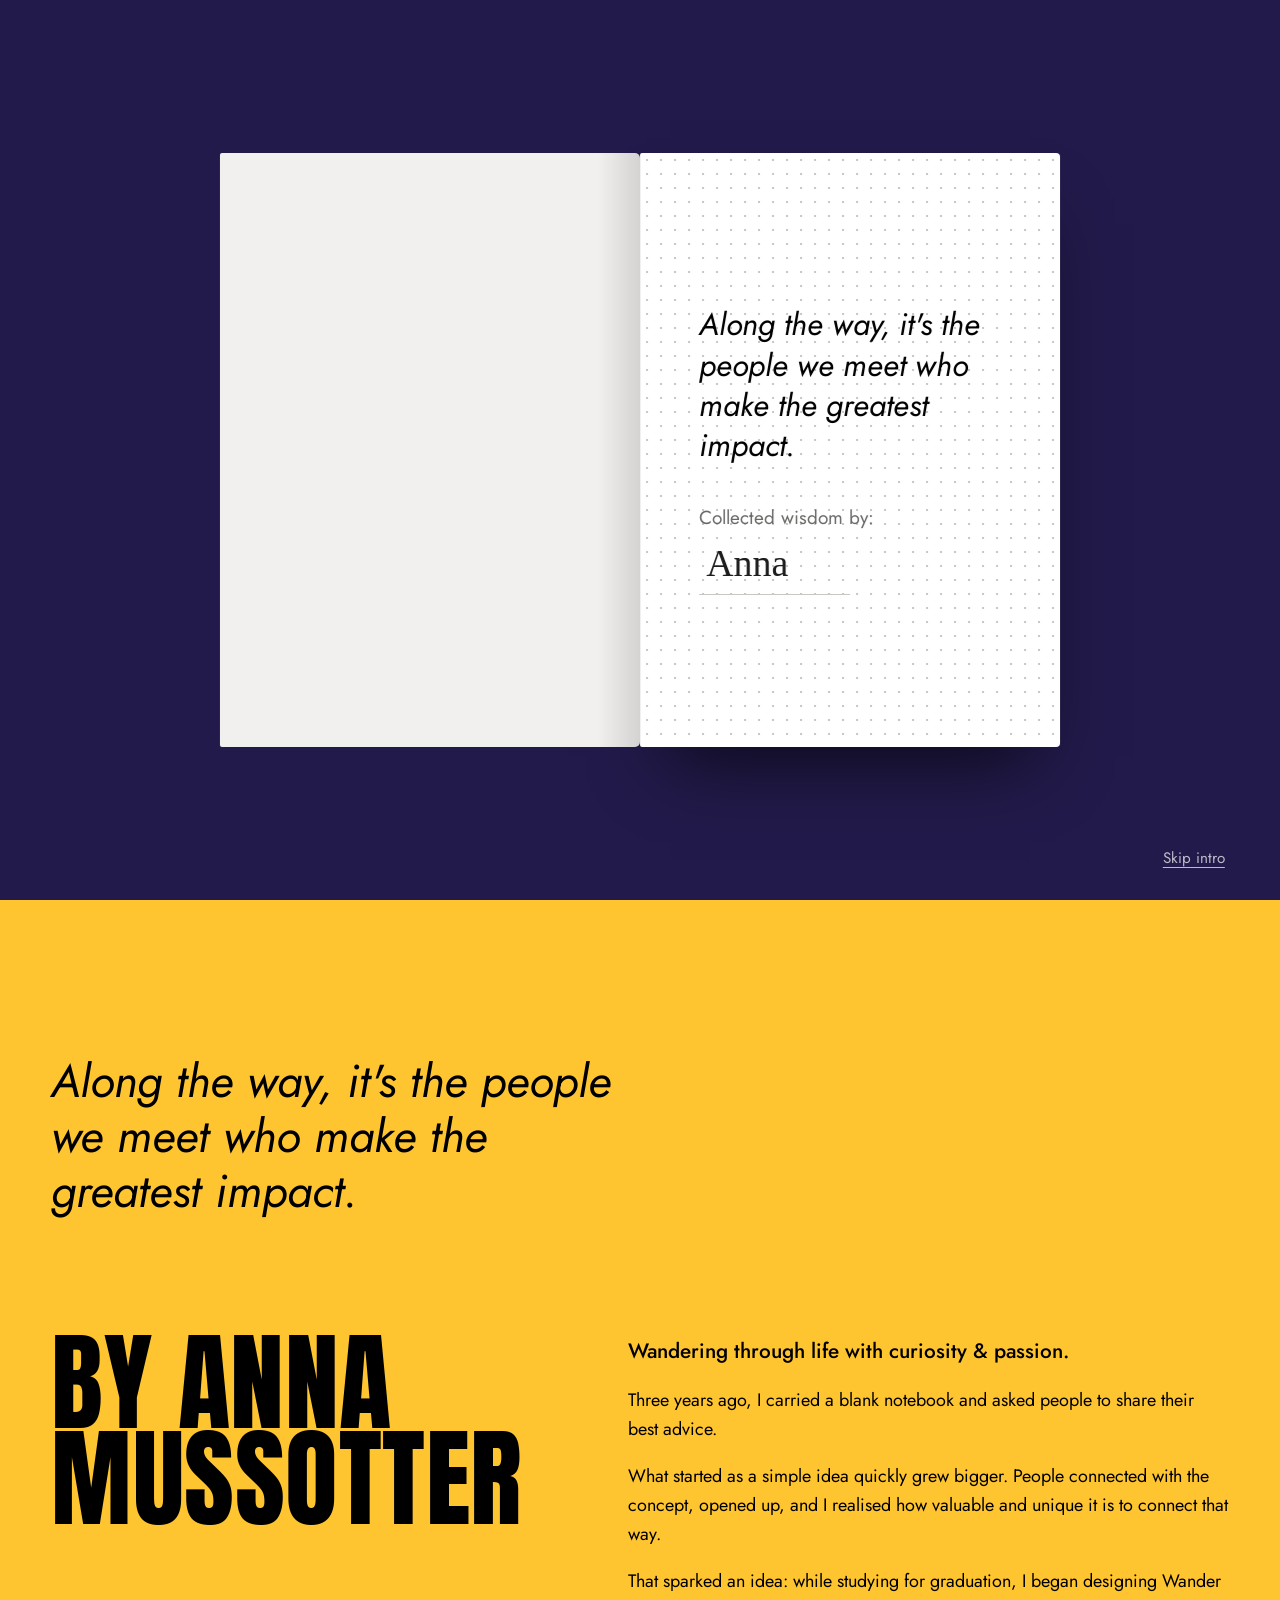
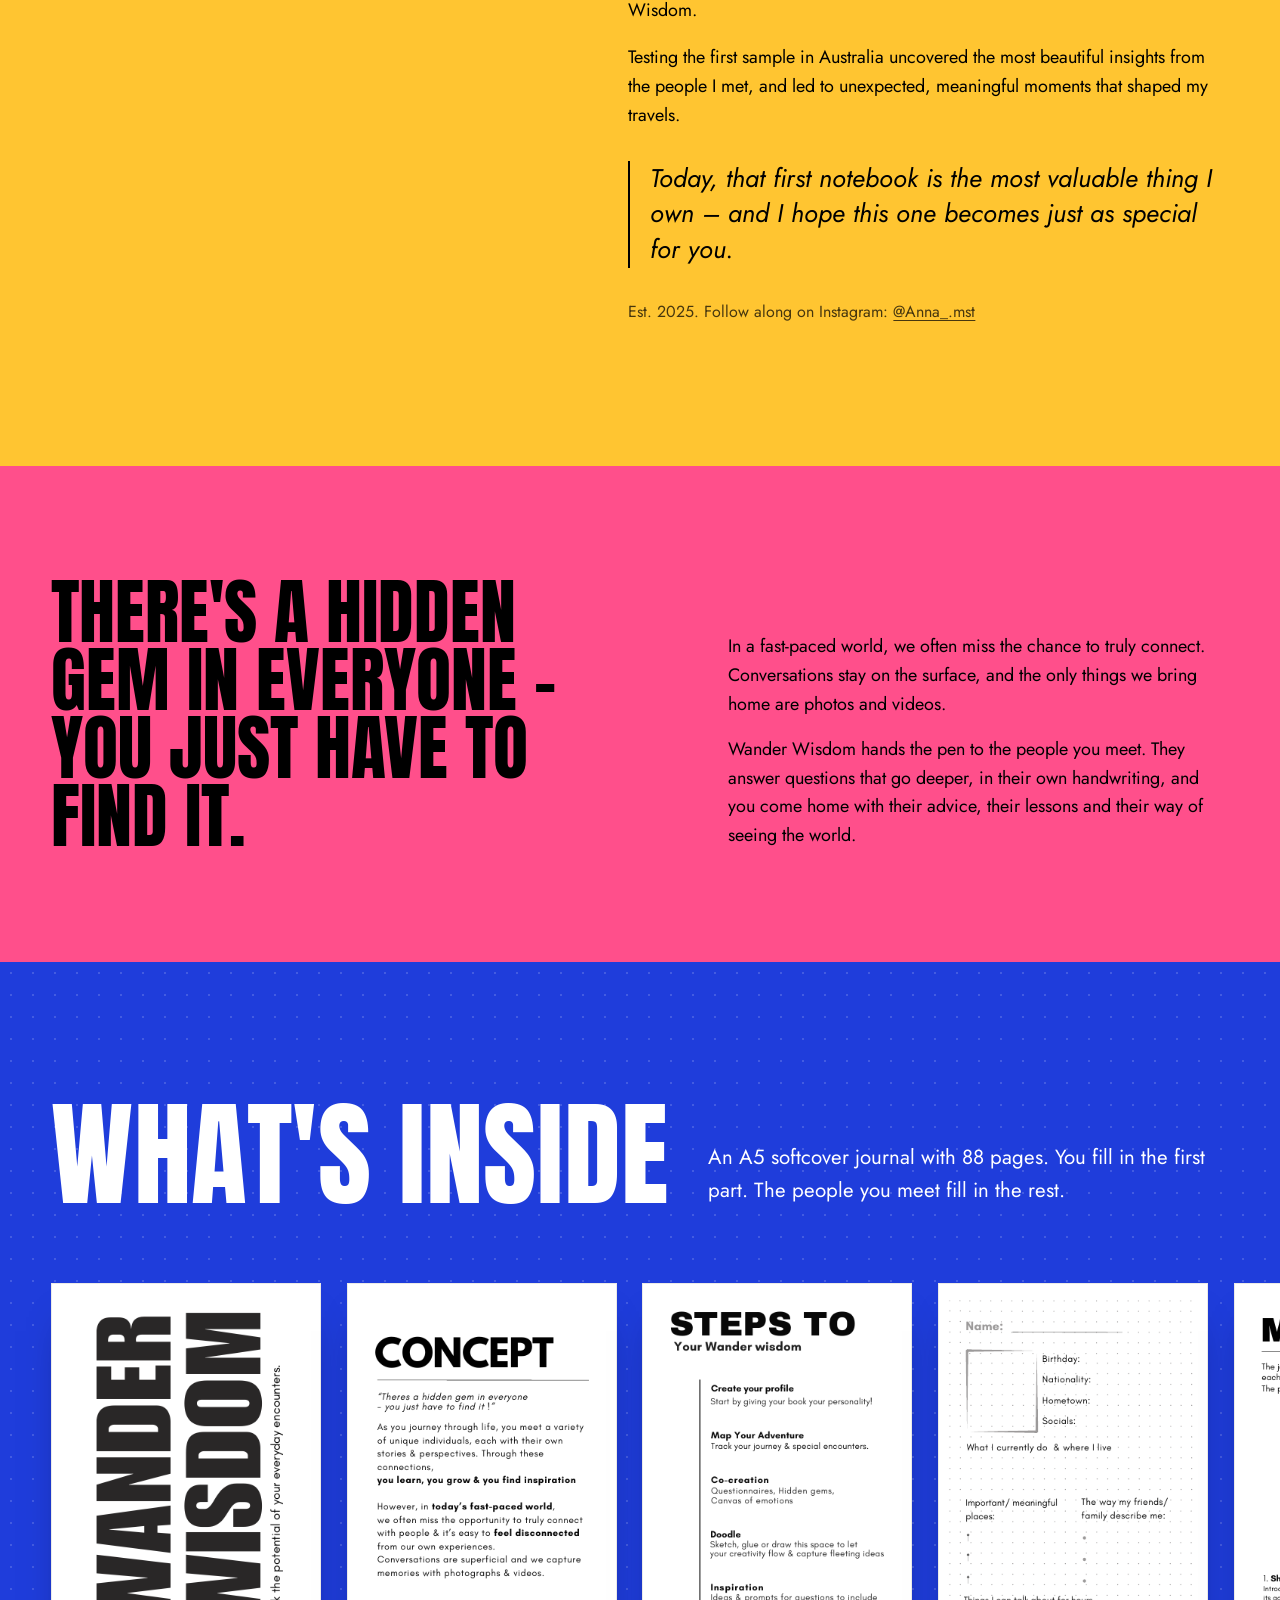
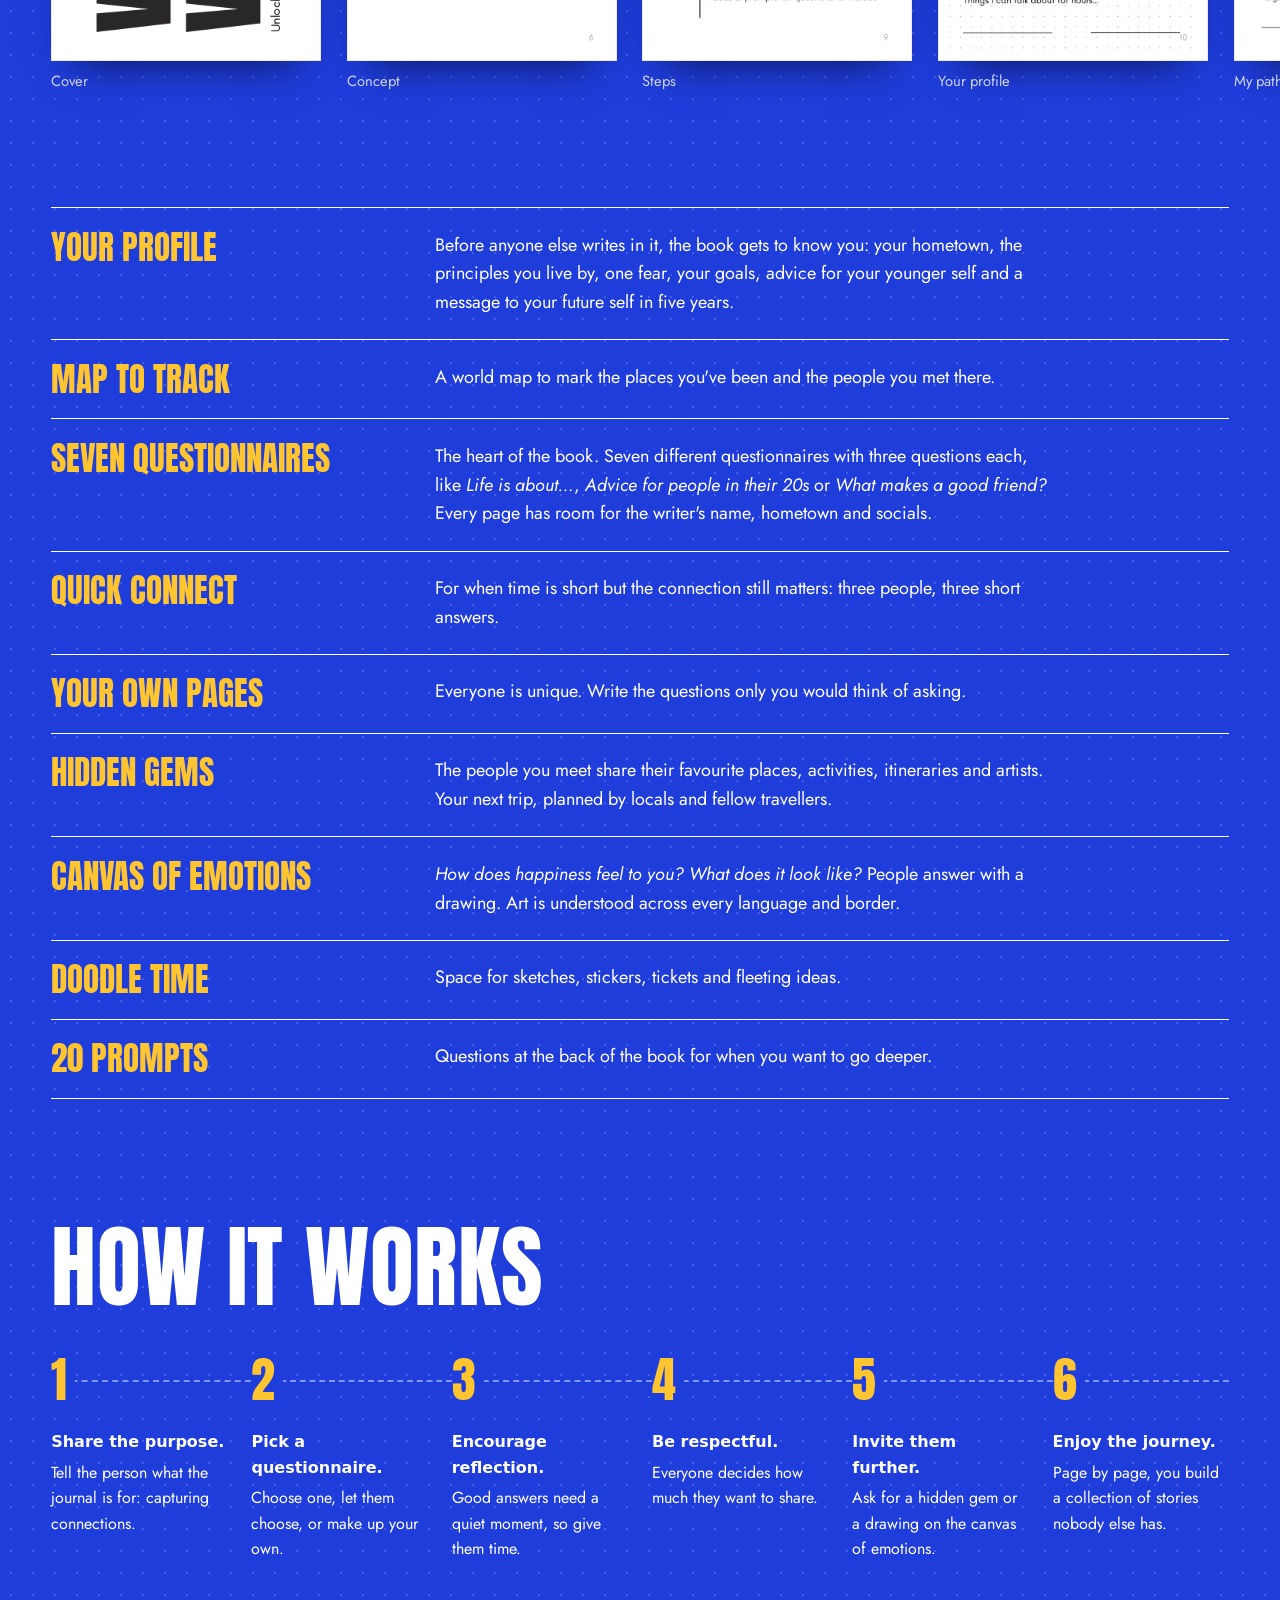
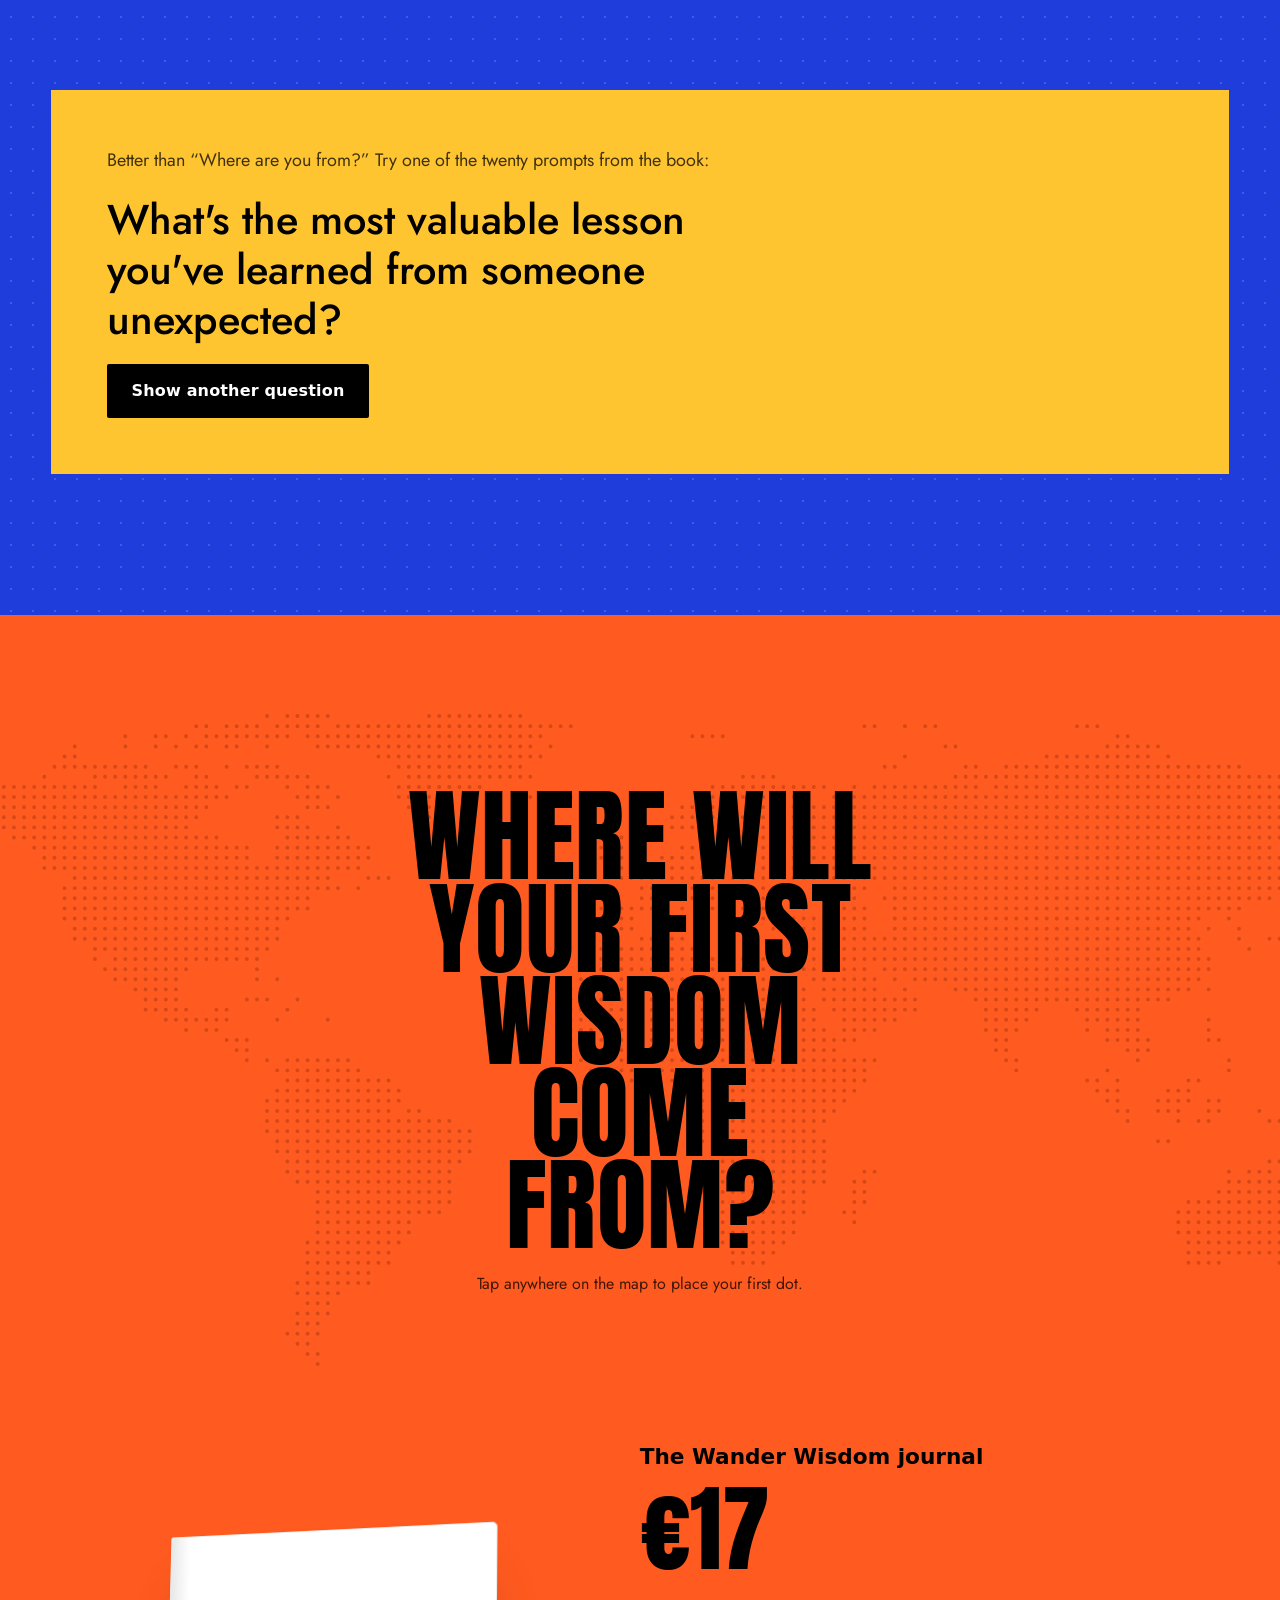
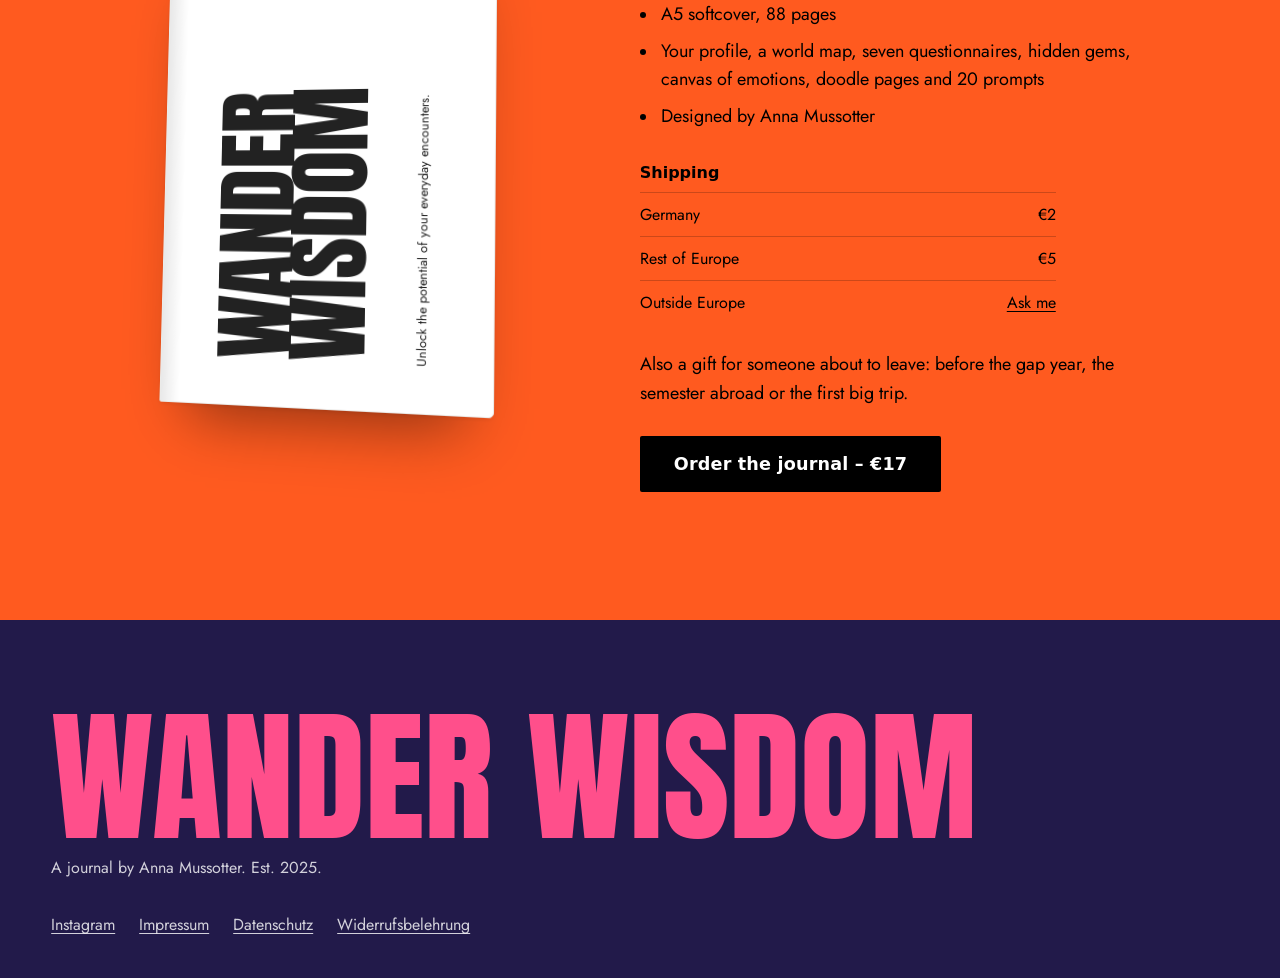
==== commit 37082fd9: "Switch to a sunset and travel-poster colour system Twilight indigo map with sun-yellow headline and " ====
--- a/index.html
+++ b/index.html
@@ -5,16 +5,38 @@
   <meta name="viewport" content="width=device-width, initial-scale=1.0, viewport-fit=cover" />
   <title>Wander Wisdom – the travel journal the people you meet write in</title>
   <meta name="description" content="Wander Wisdom is a printed travel journal for co-creation: the people you meet on your travels write in it – their advice, lessons and perspectives. A5 softcover, 88 pages, by Anna Mussotter." />
-  <meta name="theme-color" content="#262524" />
+  <meta name="theme-color" content="#221a4a" />
   <meta property="og:title" content="Wander Wisdom" />
   <meta property="og:description" content="Unlock the potential of your everyday encounters. A travel journal the people you meet write in." />
   <meta property="og:image" content="wander-wisdom-book/page-1-01.png" />
-  <link rel="icon" href="data:image/svg+xml,%3Csvg xmlns='http://www.w3.org/2000/svg' viewBox='0 0 32 32'%3E%3Crect width='32' height='32' fill='%23262524'/%3E%3Ccircle cx='16' cy='16' r='5' fill='%23fff'/%3E%3C/svg%3E" />
+  <link rel="icon" href="data:image/svg+xml,%3Csvg xmlns='http://www.w3.org/2000/svg' viewBox='0 0 32 32'%3E%3Crect width='32' height='32' fill='%23221a4a'/%3E%3Ccircle cx='16' cy='16' r='6' fill='%23ffc531'/%3E%3C/svg%3E" />
   <link rel="preload" href="assets/fonts/anton-latin-400-normal.woff2" as="font" type="font/woff2" crossorigin />
   <link rel="preload" href="assets/fonts/jost-latin-400-normal.woff2" as="font" type="font/woff2" crossorigin />
   <link rel="stylesheet" href="styles.css" />
+  <script>
+    // Show the book-opening intro only when JavaScript runs and motion is welcome.
+    if (!window.matchMedia("(prefers-reduced-motion: reduce)").matches) document.documentElement.classList.add("intro");
+  </script>
 </head>
 <body>
+  <!-- ============ INTRO: the book opens ============ -->
+  <div class="intro-screen" id="intro" aria-hidden="true">
+    <div class="intro-book" id="introBook">
+      <div class="intro-page">
+        <p class="intro-quote">Along the way, it's the people we meet who make the greatest impact.</p>
+        <p class="intro-by">Collected wisdom by: <span>Anna</span></p>
+      </div>
+      <div class="intro-cover">
+        <div class="intro-front cover-art">
+          <span class="book-title">Wander<br />Wisdom</span>
+          <span class="book-tag">Unlock the potential of your everyday encounters.</span>
+        </div>
+        <div class="intro-back"></div>
+      </div>
+    </div>
+    <button class="intro-skip" id="introSkip" type="button">Skip intro</button>
+  </div>
+
   <a class="skip-link" href="#story">Skip the map</a>
 
   <header class="bar">
@@ -28,7 +50,7 @@
 
   <main>
     <!-- ============ HERO: the map of encounters ============ -->
-    <section class="hero" id="top" aria-label="A map of people met while travelling">
+    <section class="hero" data-tone="dark" id="top" aria-label="A map of people met while travelling">
       <svg class="map map-night" id="heroMap" aria-hidden="true" focusable="false">
         <defs>
           <mask id="routeReveal" maskUnits="userSpaceOnUse">
@@ -76,7 +98,7 @@
     </section>
 
     <!-- ============ FOUNDER STORY ============ -->
-    <section class="story" id="story">
+    <section class="story" data-tone="light" id="story">
       <p class="story-lead">Along the way, it's the people we meet who make the greatest impact.</p>
 
       <div class="story-grid">
@@ -102,7 +124,7 @@
     </section>
 
     <!-- ============ WHAT'S INSIDE ============ -->
-    <section class="inside" id="inside">
+    <section class="inside" data-tone="dark" id="inside">
       <div class="inside-head">
         <h2 class="display">What's inside</h2>
         <p class="lead">An A5 softcover journal with 88 pages. You fill in the first part. The people you meet fill in the rest.</p>
@@ -149,7 +171,7 @@
     </section>
 
     <!-- ============ ORDER ============ -->
-    <section class="order" id="order">
+    <section class="order" data-tone="light" id="order">
       <div class="order-map-wrap">
         <svg class="map map-day" id="orderMap" aria-hidden="true" focusable="false"><path class="land" id="orderLand" /></svg>
         <div class="markers" id="orderMarkers"></div>
@@ -159,7 +181,7 @@
 
       <div class="product">
         <div class="book" role="img" aria-label="The Wander Wisdom cover">
-          <div class="book-cover">
+          <div class="book-cover cover-art">
             <span class="book-title">Wander<br />Wisdom</span>
             <span class="book-tag">Unlock the potential of your everyday encounters.</span>
           </div>
@@ -195,7 +217,7 @@
     </section>
   </main>
 
-  <footer class="foot">
+  <footer class="foot" data-tone="dark">
     <p class="foot-mark">Wander Wisdom</p>
     <p>A journal by Anna Mussotter. Est. 2025.</p>
     <nav class="foot-links" aria-label="Legal">
--- a/styles.css
+++ b/styles.css
@@ -28,6 +28,15 @@
   --grey-3: #6b6966;         /* printed labels, secondary text */
   --map-night: #5f5d5a;
   --map-day: #d3d1ce;
+
+  /* sunset + travel-poster colours */
+  --twilight: #221a4a;       /* dusk sky behind the map */
+  --twilight-dots: #54468f;  /* land dots at dusk */
+  --sun: #ffc531;            /* sun yellow */
+  --flame: #ff5a1f;          /* sunset orange */
+  --flamingo: #ff4f8b;       /* hot pink */
+  --cobalt: #1f3ddb;         /* poster blue */
+  --sky: #59b2ff;            /* evening sky blue */
 
   --display: "Anton", "Impact", "Arial Narrow", sans-serif;
   --sans: "Jost", "Futura", "Century Gothic", system-ui, sans-serif;
@@ -97,9 +106,10 @@
   padding: 1rem var(--gutter);
   padding-top: max(1rem, env(safe-area-inset-top));
   color: #fff;
-  mix-blend-mode: difference;
   pointer-events: none;
-}
+  transition: color 0.25s;
+}
+.bar[data-tone="light"] { color: var(--black); }
 .bar a { pointer-events: auto; }
 .wordmark {
   font-family: var(--display); text-transform: uppercase; text-decoration: none;
@@ -116,17 +126,17 @@
 .hero {
   position: relative;
   height: 100vh; height: 100svh; min-height: 560px;
-  background: var(--night);
+  background: var(--twilight);
   color: var(--paper);
   overflow: hidden;
   isolation: isolate;
 }
 .map { position: absolute; inset: 0; width: 100%; height: 100%; display: block; }
 .land { fill: none; stroke-linecap: round; stroke-width: 2.3; }
-.map-night .land { stroke: var(--map-night); }
-.map-day .land { stroke: var(--map-day); }
+.map-night .land { stroke: var(--twilight-dots); }
+.map-day .land { stroke: rgba(110, 25, 0, 0.28); }
 .route {
-  fill: none; stroke: rgba(255, 255, 255, 0.7); stroke-width: 1.4;
+  fill: none; stroke: rgba(255, 197, 160, 0.85); stroke-width: 1.5;
   stroke-dasharray: 6 7; vector-effect: non-scaling-stroke;
 }
 .route-mask { fill: none; stroke: #fff; stroke-width: 60; stroke-linecap: round; }
@@ -145,12 +155,12 @@
   transform: translate(-50%, -50%);
 }
 .marker::before {
-  width: 11px; height: 11px; background: #fff;
-  box-shadow: 0 0 6px 2px rgba(255, 255, 255, 0.9), 0 0 22px 6px rgba(255, 255, 255, 0.35);
+  width: 12px; height: 12px; background: var(--c, #fff);
+  box-shadow: 0 0 6px 2px var(--c, #fff), 0 0 24px 8px color-mix(in srgb, var(--c, #fff) 45%, transparent);
   transition: width 0.2s, height 0.2s;
 }
 .marker::after {
-  width: 11px; height: 11px; border: 1px solid rgba(255, 255, 255, 0.8);
+  width: 12px; height: 12px; border: 1.5px solid var(--c, #fff);
   animation: ping 2.8s ease-out infinite;
 }
 .marker:nth-child(2)::after { animation-delay: 0.5s; }
@@ -187,7 +197,8 @@
   font-family: var(--display); font-weight: 400; text-transform: uppercase;
   font-size: clamp(2.6rem, 7.4vw, 7rem); line-height: 0.92; letter-spacing: 0.005em;
   max-width: 13ch;
-  text-shadow: 0 0 40px var(--night);
+  color: var(--sun);
+  text-shadow: 0 0 40px var(--twilight);
 }
 .hero-sub { margin-top: 1.1rem; max-width: 30em; font-size: clamp(1.05rem, 1.4vw, 1.25rem); color: rgba(255, 255, 255, 0.86); }
 .hero-actions { margin-top: 1.6rem; display: flex; flex-wrap: wrap; align-items: center; gap: 0.75rem 1.5rem; }
@@ -291,7 +302,7 @@
 /* =====================================================================
    STORY
    ===================================================================== */
-.story { padding: clamp(5rem, 12vw, 10rem) var(--gutter) 0; }
+.story { padding: clamp(5rem, 12vw, 10rem) var(--gutter) 0; background: var(--sun); }
 .story-lead {
   font-style: italic; font-size: clamp(1.6rem, 3.6vw, 2.9rem); line-height: 1.2;
   max-width: 22ch;
@@ -309,12 +320,12 @@
   margin: 0.8rem 0; padding-left: 1.2rem; border-left: 2px solid var(--black);
   font-style: italic; font-size: clamp(1.3rem, 2vw, 1.6rem); line-height: 1.4;
 }
-.story-sign { color: var(--grey-3); font-size: 1rem; }
+.story-sign { color: rgba(0, 0, 0, 0.72); font-size: 1rem; }
 
 .concept {
   margin: clamp(5rem, 11vw, 9rem) calc(-1 * var(--gutter)) 0;
   padding: clamp(4rem, 9vw, 7rem) var(--gutter);
-  background: var(--charcoal); color: var(--paper);
+  background: var(--flamingo); color: var(--black);
   display: grid; grid-template-columns: minmax(0, 6fr) minmax(0, 5fr); gap: clamp(2rem, 6vw, 6rem);
   align-items: end;
 }
@@ -322,14 +333,15 @@
   font-family: var(--display); text-transform: uppercase;
   font-size: clamp(2.4rem, 5.6vw, 5rem); line-height: 0.95;
 }
-.concept-text { display: grid; gap: 1rem; max-width: var(--measure); color: rgba(255, 255, 255, 0.86); }
+.concept-text { display: grid; gap: 1rem; max-width: var(--measure); }
 
 /* =====================================================================
    INSIDE
    ===================================================================== */
 .inside {
   padding: clamp(5rem, 11vw, 9rem) var(--gutter);
-  background: var(--paper) var(--dotgrid) 0 0 / 22px 22px;
+  background: var(--cobalt) radial-gradient(circle, rgba(255, 255, 255, 0.16) 1px, transparent 1.4px) 0 0 / 22px 22px;
+  color: var(--paper);
 }
 .inside-head { display: grid; grid-template-columns: minmax(0, 6fr) minmax(0, 5fr); gap: 2rem; align-items: end; }
 .lead { font-size: clamp(1.15rem, 1.6vw, 1.35rem); max-width: 28em; }
@@ -342,16 +354,15 @@
   scrollbar-width: thin;
 }
 .pages figure { flex: 0 0 auto; width: clamp(190px, 22vw, 270px); scroll-snap-align: start; }
-.pages img { width: 100%; border: 1px solid var(--grey-1); box-shadow: 0 18px 30px -22px rgba(0, 0, 0, 0.45); background: var(--paper); }
-.pages figcaption { margin-top: 0.6rem; font-size: 0.92rem; color: var(--grey-3); }
-
-.chapters { margin-top: clamp(3rem, 7vw, 6rem); border-bottom: 1.5px solid var(--black); }
+.pages img { width: 100%; border: 1px solid var(--grey-1); box-shadow: 0 24px 40px -24px rgba(0, 0, 20, 0.7); background: var(--paper); }
+.pages figcaption { margin-top: 0.6rem; font-size: 0.92rem; color: rgba(255, 255, 255, 0.78); }
+
+.chapters { margin-top: clamp(3rem, 7vw, 6rem); border-bottom: 1.5px solid var(--paper); }
 .chapters > div {
   display: grid; grid-template-columns: minmax(12rem, 22rem) minmax(0, 1fr); gap: 0.5rem 2rem;
-  padding: 1.4rem 0; border-top: 1.5px solid var(--black);
-  background: var(--paper);
-}
-.chapters dt { font-family: var(--display); text-transform: uppercase; font-size: clamp(1.6rem, 2.6vw, 2.2rem); line-height: 1; }
+  padding: 1.4rem 0; border-top: 1.5px solid var(--paper);
+}
+.chapters dt { color: var(--sun); font-family: var(--display); text-transform: uppercase; font-size: clamp(1.6rem, 2.6vw, 2.2rem); line-height: 1; }
 .chapters dd { max-width: var(--measure); }
 
 .howto { margin-top: clamp(5rem, 10vw, 8rem); }
@@ -365,12 +376,12 @@
 .steps li::before {
   content: counter(step);
   position: absolute; left: 0; top: 0;
-  font-family: var(--display); font-size: 3rem; line-height: 1;
-  background: var(--paper); padding-right: 0.5rem;
+  font-family: var(--display); font-size: 3rem; line-height: 1; color: var(--sun);
+  background: var(--cobalt); padding-right: 0.5rem;
 }
 .steps li::after {
   content: ""; position: absolute; left: 0; right: -1.5rem; top: 1.5rem; z-index: -1;
-  border-top: 2px dashed var(--grey-2);
+  border-top: 2px dashed rgba(255, 255, 255, 0.45);
 }
 .steps li:last-child::after { right: 0; }
 .steps strong { display: block; font-weight: 600; margin-bottom: 0.3rem; }
@@ -378,16 +389,16 @@
 .prompt {
   margin-top: clamp(5rem, 10vw, 8rem);
   padding: clamp(2rem, 5vw, 3.5rem);
-  background: var(--paper); border: 1.5px solid var(--black);
+  background: var(--sun); color: var(--black);
   display: grid; gap: 1.25rem; justify-items: start;
 }
-.prompt-intro { color: var(--grey-3); }
+.prompt-intro { color: rgba(0, 0, 0, 0.75); }
 .prompt-q { font-weight: 500; font-size: clamp(1.6rem, 3.4vw, 2.6rem); line-height: 1.2; max-width: 26ch; min-height: 2.4em; }
 
 /* =====================================================================
    ORDER
    ===================================================================== */
-.order { padding: clamp(4rem, 8vw, 6rem) var(--gutter) clamp(5rem, 10vw, 8rem); }
+.order { padding: clamp(4rem, 8vw, 6rem) var(--gutter) clamp(5rem, 10vw, 8rem); background: var(--flame); }
 .order-map-wrap {
   position: relative;
   height: clamp(420px, 52vw, 720px);
@@ -399,11 +410,10 @@
 .order-title {
   position: relative; z-index: 1; pointer-events: none;
   font-size: clamp(2.8rem, 8vw, 7.5rem); max-width: 12ch; margin-inline: auto; padding-inline: var(--gutter);
-  text-shadow: 0 0 30px #fff, 0 0 12px #fff;
-}
-.order-hint { position: relative; z-index: 1; pointer-events: none; margin-top: 1.25rem; color: var(--grey-3); font-size: 1rem; }
+}
+.order-hint { position: relative; z-index: 1; pointer-events: none; margin-top: 1.25rem; color: rgba(0, 0, 0, 0.75); font-size: 1rem; }
 .order .marker { opacity: 1; }
-.order .marker::before { background: var(--black); box-shadow: 0 0 0 4px rgba(0, 0, 0, 0.12); }
+.order .marker::before { background: var(--sun); box-shadow: 0 0 0 3px var(--black), 0 0 26px 10px rgba(255, 197, 49, 0.7); }
 .order .marker::after { border-color: var(--black); }
 .order .marker-label { opacity: 1; background: var(--black); color: var(--paper); }
 
@@ -414,13 +424,16 @@
 
 /* The cover, rebuilt in CSS */
 .book { width: min(340px, 72vw); margin-inline: auto; perspective: 1200px; }
-.book-cover {
+/* shared cover artwork (product block + intro) */
+.cover-art {
   container-type: size;
-  aspect-ratio: 1 / 1.414;
-  position: relative;
   display: flex; align-items: flex-end; justify-content: center; gap: 4cqw;
   padding: 7cqh 8cqw 5cqh;
   background: linear-gradient(90deg, rgba(0, 0, 0, 0.09), rgba(0, 0, 0, 0) 6%), var(--paper);
+}
+.book-cover {
+  aspect-ratio: 1 / 1.414;
+  position: relative;
   border: 1px solid var(--grey-1);
   border-radius: 2px 5px 5px 2px;
   box-shadow: 0 40px 60px -30px rgba(0, 0, 0, 0.45), 0 2px 4px rgba(0, 0, 0, 0.06);
@@ -442,9 +455,9 @@
 .facts li::before { content: ""; position: absolute; left: 0; top: 0.68em; width: 6px; height: 6px; border-radius: 50%; background: var(--black); }
 .shipping { margin-top: 1.8rem; border-collapse: collapse; width: 100%; max-width: 26rem; font-size: 1rem; }
 .shipping caption { text-align: left; font-weight: 600; padding-bottom: 0.4rem; }
-.shipping th, .shipping td { text-align: left; font-weight: 400; padding: 0.55rem 0; border-top: 1px solid var(--grey-1); }
+.shipping th, .shipping td { text-align: left; font-weight: 400; padding: 0.55rem 0; border-top: 1px solid rgba(0, 0, 0, 0.2); }
 .shipping td { text-align: right; }
-.gift { margin-top: 1.6rem; max-width: 28em; color: var(--grey-3); }
+.gift { margin-top: 1.6rem; max-width: 28em; }
 .btn-big { margin-top: 1.8rem; }
 .order-notice { margin-top: 1rem; max-width: 28em; padding: 0.9rem 1rem; border: 1.5px solid var(--black); background: var(--paper); font-size: 1rem; }
 
@@ -452,12 +465,75 @@
    FOOTER
    ===================================================================== */
 .foot {
-  background: var(--night); color: rgba(255, 255, 255, 0.78);
+  background: var(--twilight); color: rgba(255, 255, 255, 0.8);
   padding: clamp(3.5rem, 8vw, 6rem) var(--gutter) max(2.5rem, env(safe-area-inset-bottom));
   display: grid; gap: 1rem; font-size: 1rem;
 }
-.foot-mark { font-family: var(--display); text-transform: uppercase; color: var(--paper); font-size: clamp(3rem, 12vw, 9rem); line-height: 0.85; }
+.foot-mark { font-family: var(--display); text-transform: uppercase; color: var(--flamingo); font-size: clamp(3rem, 12vw, 9rem); line-height: 0.85; }
 .foot-links { display: flex; flex-wrap: wrap; gap: 0.5rem 1.5rem; margin-top: 1rem; }
+
+/* =====================================================================
+   INTRO – the book opens, then we dive into the first page
+   ===================================================================== */
+.intro-screen { display: none; }
+html.intro body { overflow: hidden; }
+html.intro .intro-screen {
+  position: fixed; inset: 0; z-index: 100;
+  display: grid; place-items: center;
+  background: var(--twilight);
+  perspective: 1800px;
+}
+.intro-book {
+  --bw: min(40vw, calc(66svh / 1.414));
+  position: relative;
+  width: var(--bw); height: calc(var(--bw) * 1.414);
+  transform-style: preserve-3d;
+  transition: transform 1.3s cubic-bezier(0.6, 0.05, 0.25, 1);
+  animation: book-in 0.7s ease-out backwards;
+}
+@keyframes book-in { from { opacity: 0; transform: translateY(28px) scale(0.94); } }
+.intro-page {
+  position: absolute; inset: 0;
+  display: flex; flex-direction: column; justify-content: center;
+  padding: 14%;
+  background: var(--paper) var(--dotgrid) 0 0 / 14px 14px;
+  color: var(--black);
+  border-radius: 2px 4px 4px 2px;
+  box-shadow: 0 40px 70px -30px rgba(0, 0, 0, 0.7);
+}
+.intro-quote { font-style: italic; font-size: calc(var(--bw) * 0.074); line-height: 1.3; }
+.intro-by { margin-top: 12%; font-size: calc(var(--bw) * 0.045); color: var(--grey-3); }
+.intro-by span {
+  font-family: "Caveat", cursive; font-size: 2em; color: #1d1d1d;
+  display: inline-block; min-width: 50%; border-bottom: 1px solid var(--grey-2); padding-left: 0.2em;
+}
+.intro-cover {
+  position: absolute; inset: 0;
+  transform-origin: left center;
+  transform-style: preserve-3d;
+  transition: transform 1.3s cubic-bezier(0.6, 0.05, 0.25, 1);
+}
+.intro-front, .intro-back {
+  position: absolute; inset: 0;
+  backface-visibility: hidden; -webkit-backface-visibility: hidden;
+  border-radius: 2px 5px 5px 2px;
+}
+.intro-front { box-shadow: 0 40px 70px -30px rgba(0, 0, 0, 0.7); }
+.intro-back { transform: rotateY(180deg); background: linear-gradient(270deg, rgba(0, 0, 0, 0.12), rgba(0, 0, 0, 0) 10%), #f1f0ee; }
+
+.intro-screen.is-open .intro-book { transform: translateX(calc(var(--bw) / 2)); }
+.intro-screen.is-open .intro-cover { transform: rotateY(-180deg); }
+.intro-screen.is-leaving { opacity: 0; transition: opacity 0.7s ease 0.25s; }
+.intro-screen.is-leaving .intro-book {
+  transform: translateX(calc(var(--bw) / 2)) scale(2.6);
+  transition: transform 0.95s cubic-bezier(0.55, 0, 0.75, 0.2);
+}
+.intro-skip {
+  position: absolute; right: var(--gutter); bottom: max(1.25rem, env(safe-area-inset-bottom));
+  min-height: 44px; padding: 0.5rem 0.25rem; border: 0; background: none;
+  color: rgba(255, 255, 255, 0.7); font-size: 0.95rem; text-decoration: underline; text-underline-offset: 0.25em;
+}
+.intro-skip:hover { color: #fff; }
 
 /* =====================================================================
    LEGAL PAGES
@@ -482,6 +558,7 @@
 @media (max-width: 720px) {
   body { font-size: 1.0625rem; }
   .bar-nav a:not(.bar-order) { display: none; }
+  .intro-book { --bw: min(44vw, calc(60svh / 1.414)); }
   .scroll-cue { display: none; }
   .hero-copy { bottom: max(1.5rem, env(safe-area-inset-bottom)); }
   .hero h1 { font-size: clamp(2.5rem, 12.5vw, 4rem); }
@@ -502,7 +579,7 @@
   .steps { grid-template-columns: 1fr; gap: 0; }
   .steps li { padding: 0 0 2rem 4rem; min-height: 4rem; }
   .steps li::before { font-size: 2.4rem; top: -0.2rem; }
-  .steps li::after, .steps li:nth-child(3n)::after { left: 0.75rem; right: auto; top: 3rem; bottom: 0; border-top: 0; border-left: 2px dashed var(--grey-2); }
+  .steps li::after, .steps li:nth-child(3n)::after { left: 0.75rem; right: auto; top: 3rem; bottom: 0; border-top: 0; border-left: 2px dashed rgba(255, 255, 255, 0.45); }
   .steps li:last-child::after { display: none; }
   .order-map-wrap { height: 110vw; max-height: 560px; }
 }
@@ -511,3 +588,8 @@
   html { scroll-behavior: auto; }
   *, *::before, *::after { animation: none !important; transition-duration: 0.01ms !important; }
 }
+
+/* next button on the map: sun yellow */
+#entryNext { background: var(--sun); color: var(--black); }
+#entryNext:hover { background: transparent; color: var(--sun); border-color: var(--sun); }
+.inside .btn-ink:hover, .prompt .btn-ink:hover { border-color: var(--black); }
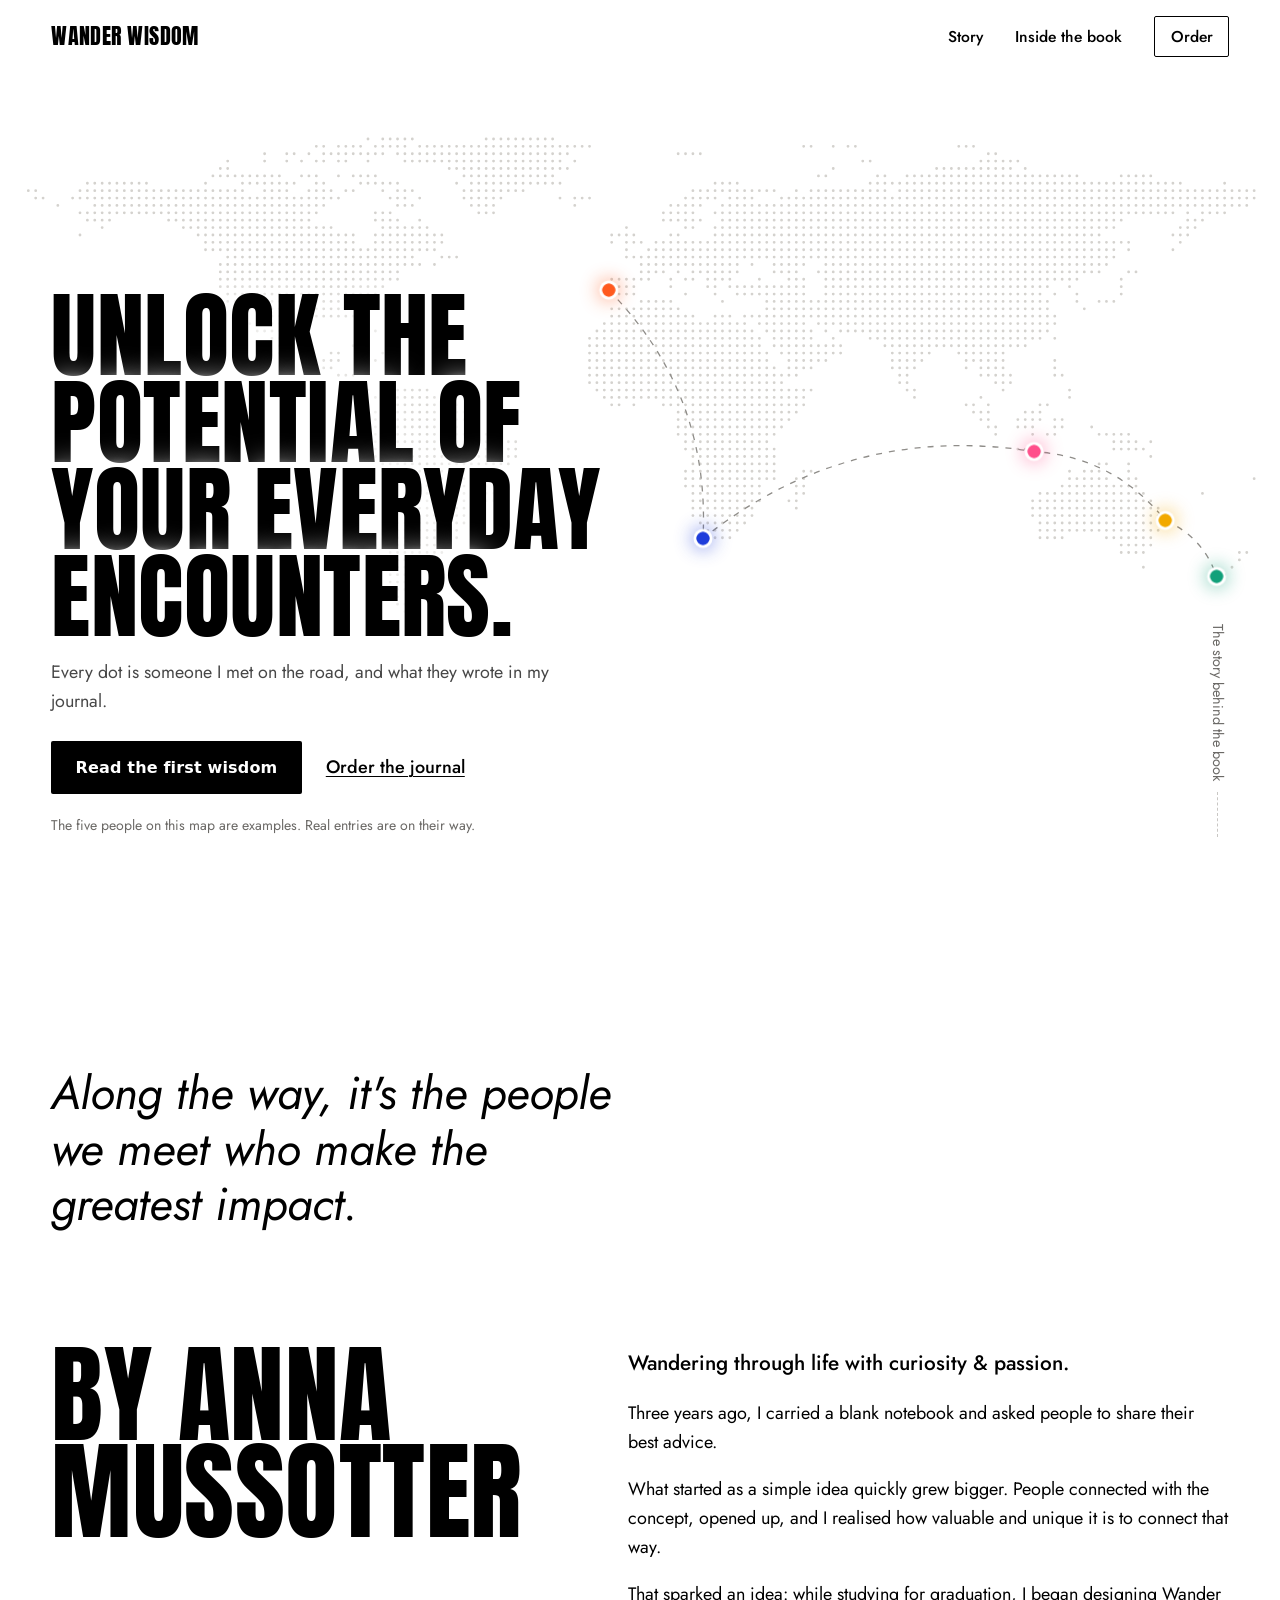
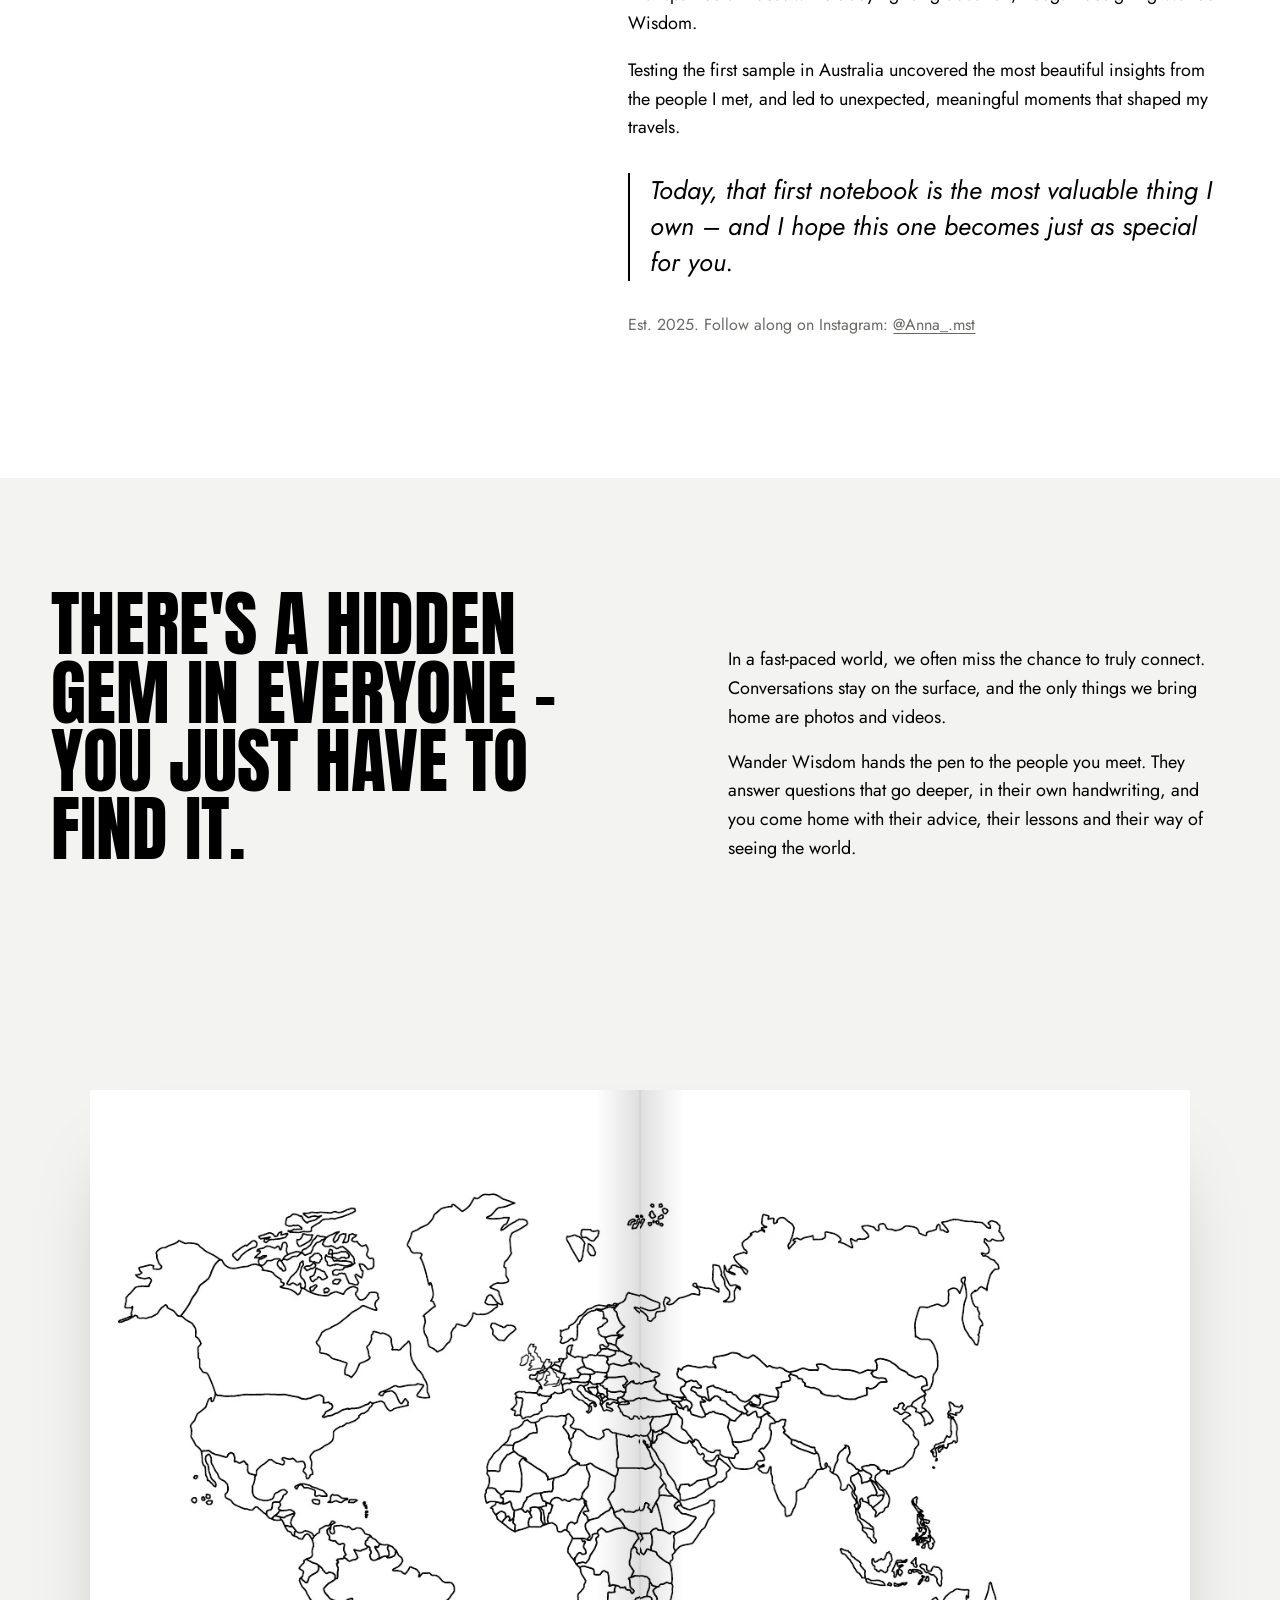
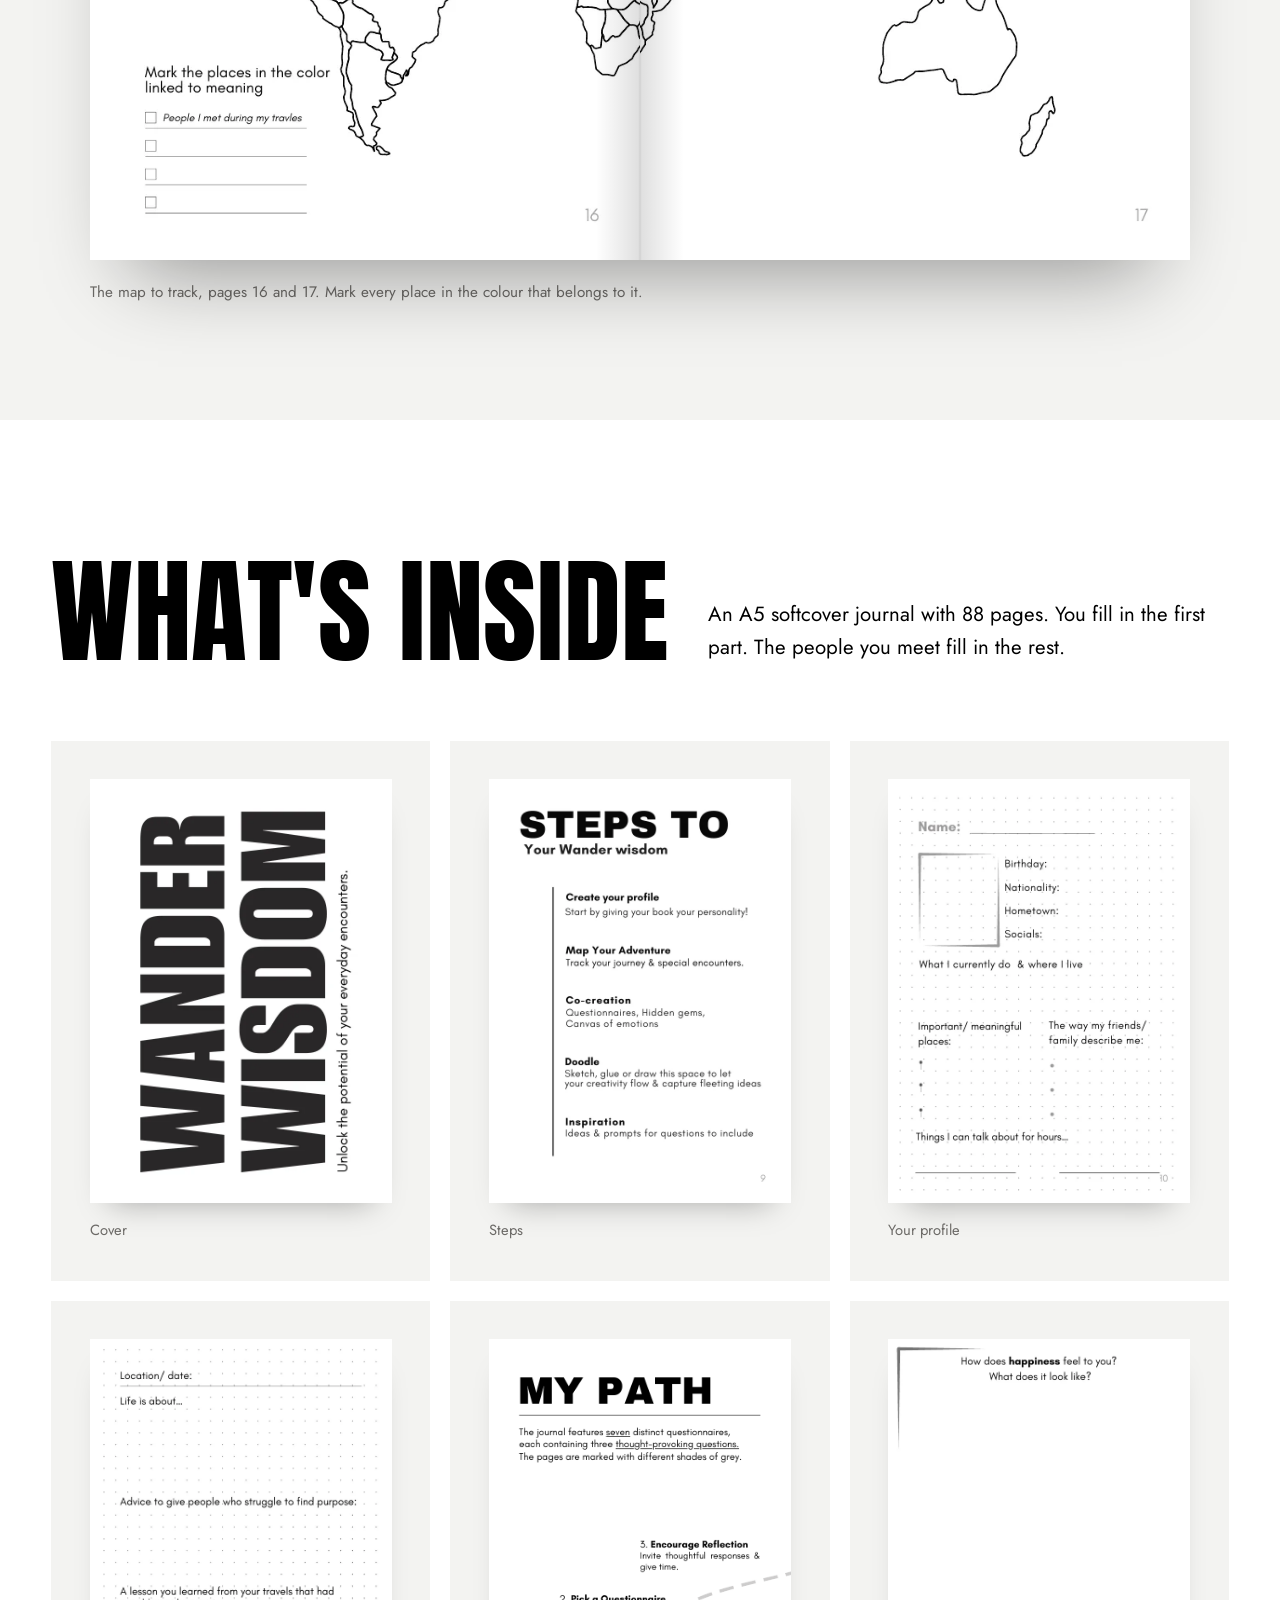
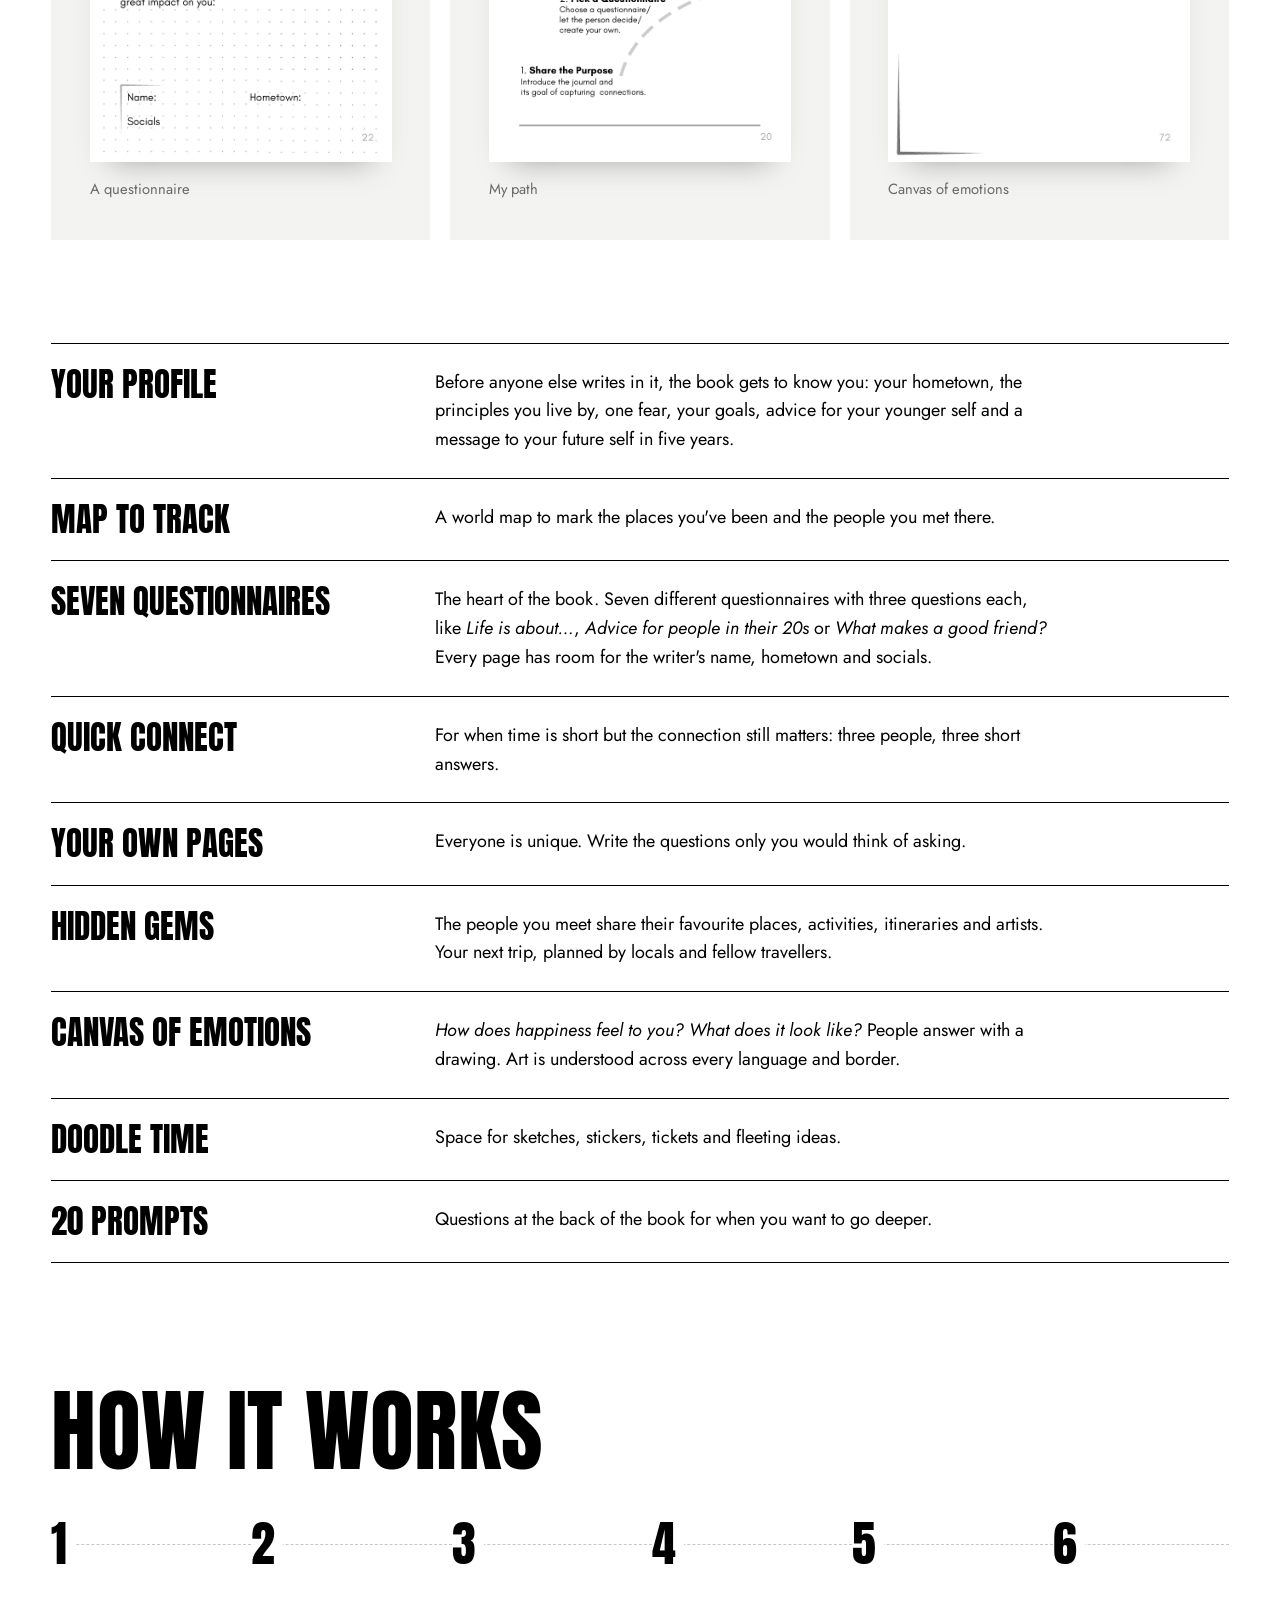
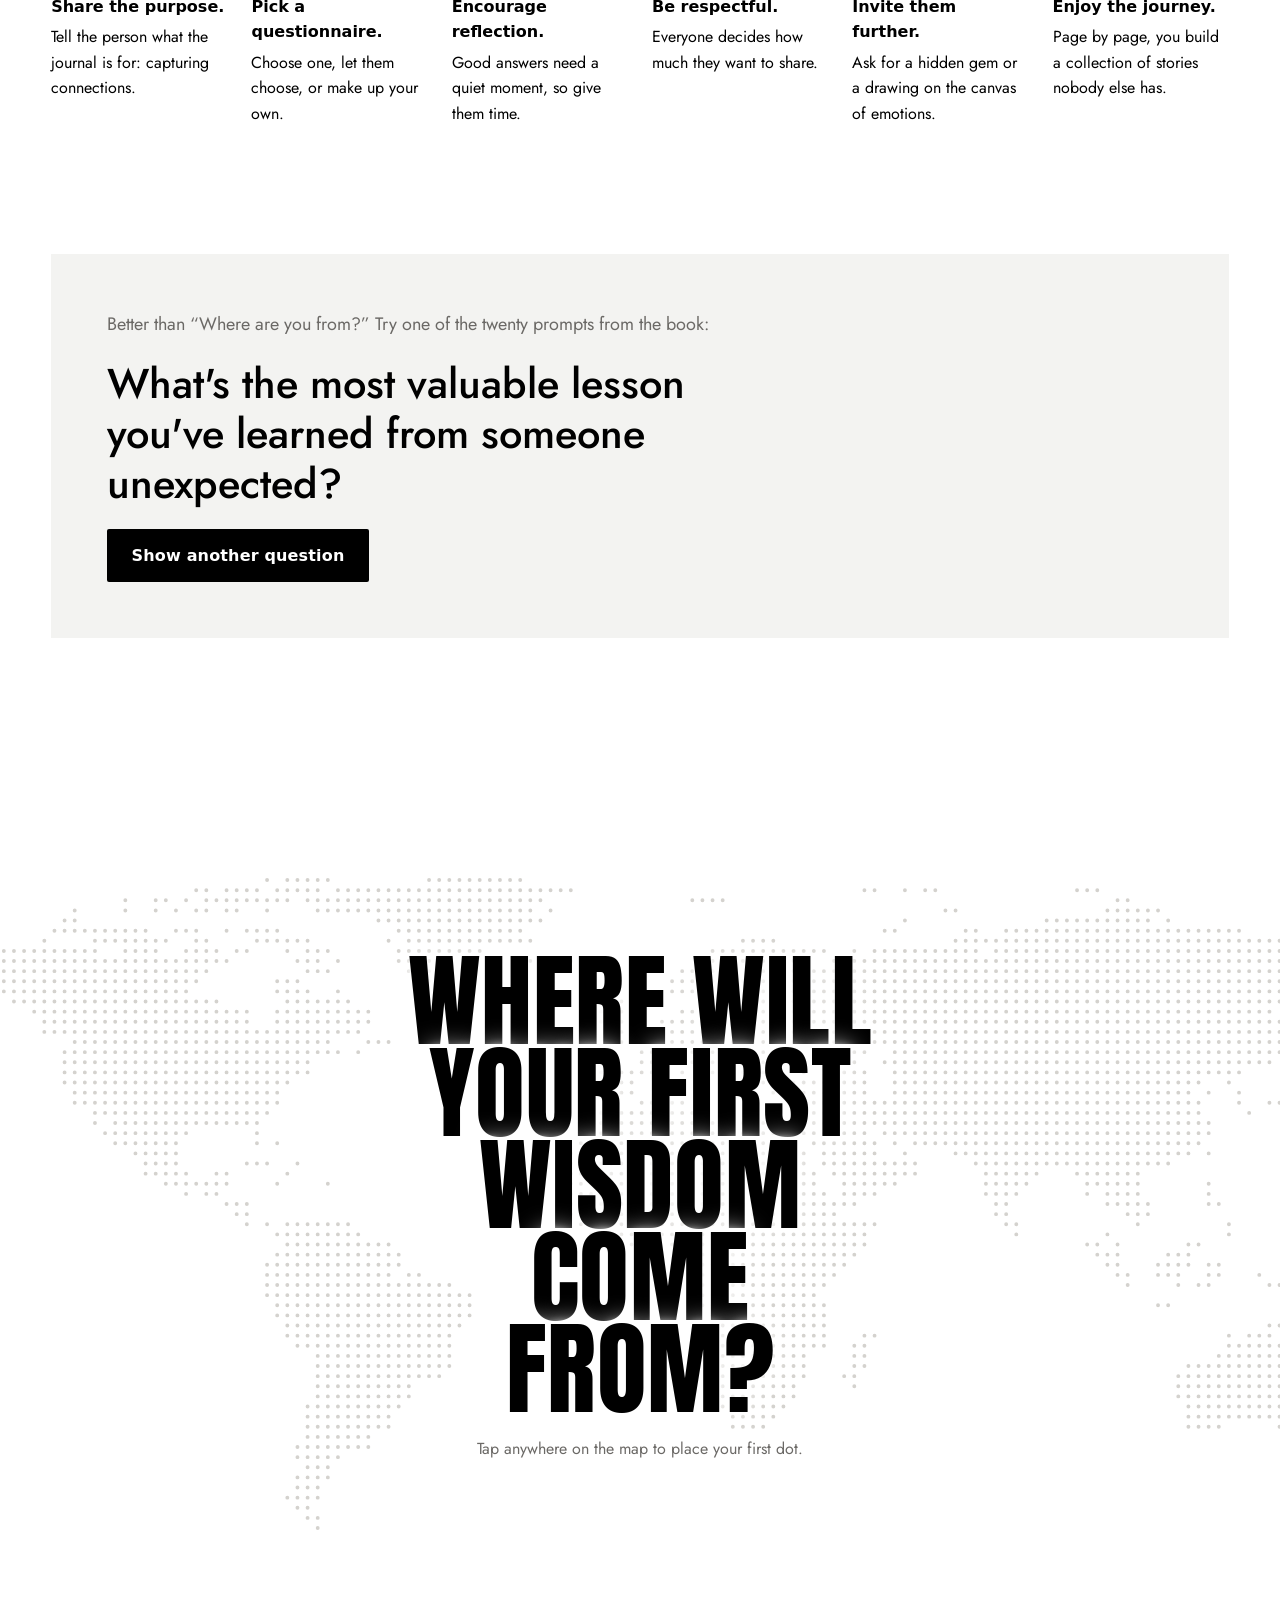
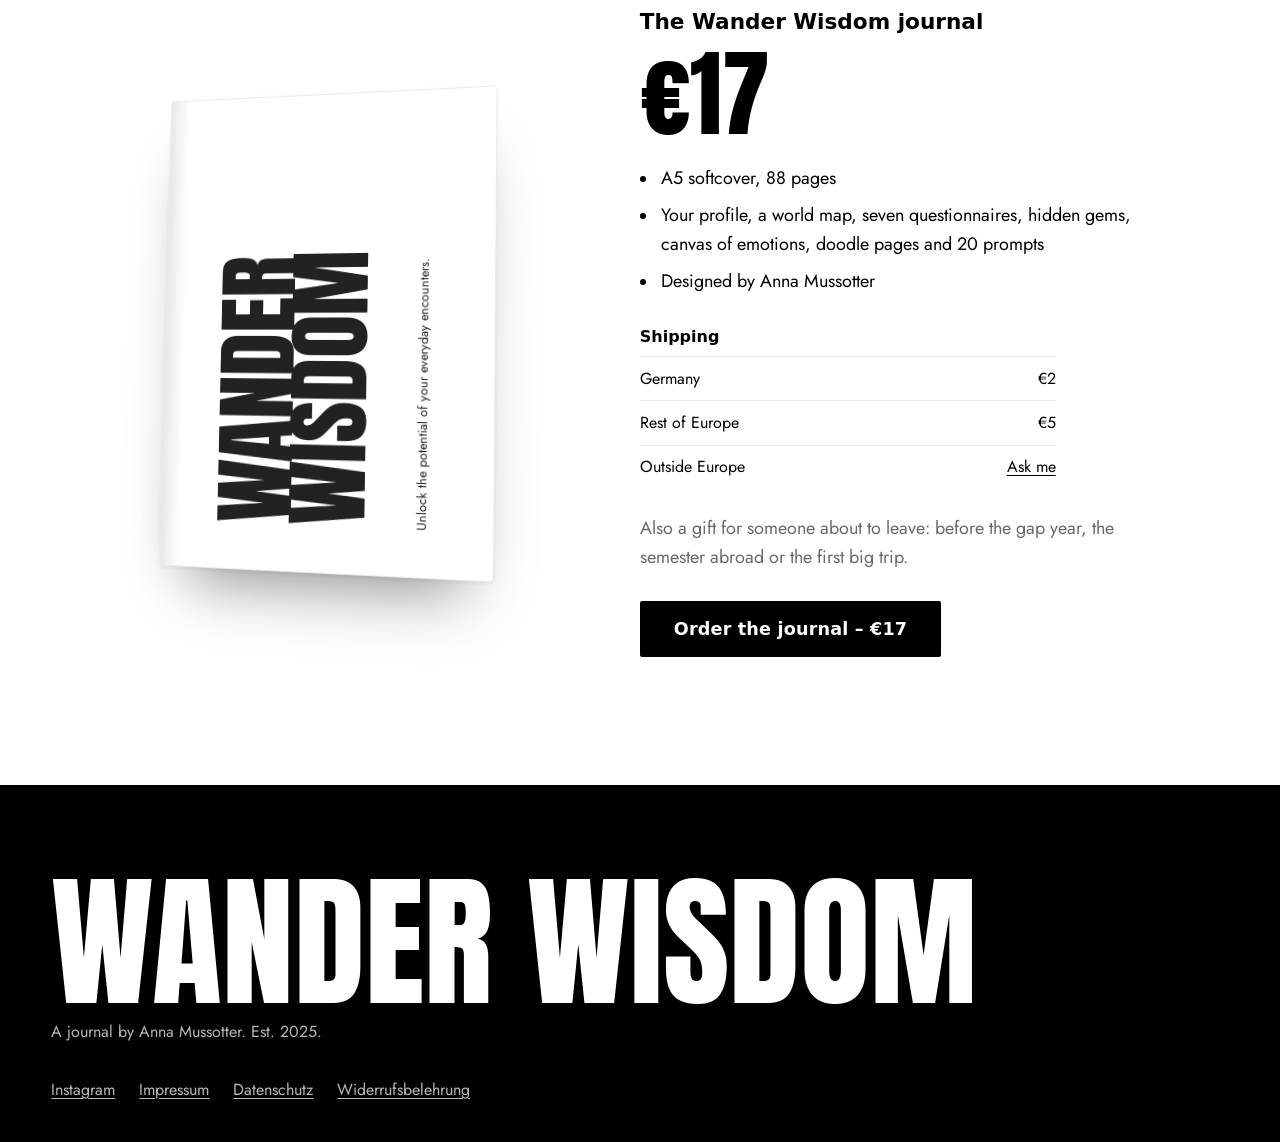
==== commit 40c241c2: "Go minimalist: black and white page, colour only on the map - White map hero with one ink colour per" ====
--- a/index.html
+++ b/index.html
@@ -5,11 +5,11 @@
   <meta name="viewport" content="width=device-width, initial-scale=1.0, viewport-fit=cover" />
   <title>Wander Wisdom – the travel journal the people you meet write in</title>
   <meta name="description" content="Wander Wisdom is a printed travel journal for co-creation: the people you meet on your travels write in it – their advice, lessons and perspectives. A5 softcover, 88 pages, by Anna Mussotter." />
-  <meta name="theme-color" content="#221a4a" />
+  <meta name="theme-color" content="#ffffff" />
   <meta property="og:title" content="Wander Wisdom" />
   <meta property="og:description" content="Unlock the potential of your everyday encounters. A travel journal the people you meet write in." />
-  <meta property="og:image" content="wander-wisdom-book/page-1-01.png" />
-  <link rel="icon" href="data:image/svg+xml,%3Csvg xmlns='http://www.w3.org/2000/svg' viewBox='0 0 32 32'%3E%3Crect width='32' height='32' fill='%23221a4a'/%3E%3Ccircle cx='16' cy='16' r='6' fill='%23ffc531'/%3E%3C/svg%3E" />
+  <meta property="og:image" content="assets/book/cover.webp" />
+  <link rel="icon" href="data:image/svg+xml,%3Csvg xmlns='http://www.w3.org/2000/svg' viewBox='0 0 32 32'%3E%3Crect width='32' height='32' fill='%23fff'/%3E%3Ccircle cx='16' cy='16' r='7' fill='%23ff5a1f'/%3E%3C/svg%3E" />
   <link rel="preload" href="assets/fonts/anton-latin-400-normal.woff2" as="font" type="font/woff2" crossorigin />
   <link rel="preload" href="assets/fonts/jost-latin-400-normal.woff2" as="font" type="font/woff2" crossorigin />
   <link rel="stylesheet" href="styles.css" />
@@ -50,8 +50,8 @@
 
   <main>
     <!-- ============ HERO: the map of encounters ============ -->
-    <section class="hero" data-tone="dark" id="top" aria-label="A map of people met while travelling">
-      <svg class="map map-night" id="heroMap" aria-hidden="true" focusable="false">
+    <section class="hero" data-tone="light" id="top" aria-label="A map of people met while travelling">
+      <svg class="map map-paper" id="heroMap" aria-hidden="true" focusable="false">
         <defs>
           <mask id="routeReveal" maskUnits="userSpaceOnUse">
             <path class="route-mask" id="routeMask" />
@@ -66,8 +66,8 @@
         <h1>Unlock the potential of your everyday encounters.</h1>
         <p class="hero-sub">Every dot is someone I met on the road, and what they wrote in my journal.</p>
         <div class="hero-actions">
-          <button class="btn btn-light" id="startJourney" type="button">Read the first wisdom</button>
-          <a class="link-light" href="#order">Order the journal</a>
+          <button class="btn btn-ink" id="startJourney" type="button">Read the first wisdom</button>
+          <a class="link-quiet" href="#order">Order the journal</a>
         </div>
         <p class="hero-note">The five people on this map are examples. Real entries are on their way.</p>
       </div>
@@ -90,7 +90,7 @@
         <div class="entry-nav">
           <button class="btn-text" id="entryPrev" type="button">Previous</button>
           <span class="entry-count" id="entryCount" aria-live="polite"></span>
-          <button class="btn btn-light" id="entryNext" type="button">Next wisdom →</button>
+          <button class="btn btn-ink" id="entryNext" type="button">Next wisdom →</button>
         </div>
       </aside>
 
@@ -123,20 +123,29 @@
       </div>
     </section>
 
+    <!-- ============ THE MAP SPREAD ============ -->
+    <figure class="spread" data-tone="light">
+      <div class="spread-book">
+        <img src="assets/book/map-left.webp" alt="Left page of the world map spread, with a colour key for marking places" width="650" height="910" loading="lazy" />
+        <img src="assets/book/map-right.webp" alt="Right page of the world map spread" width="650" height="910" loading="lazy" />
+      </div>
+      <figcaption>The map to track, pages 16 and 17. Mark every place in the colour that belongs to it.</figcaption>
+    </figure>
+
     <!-- ============ WHAT'S INSIDE ============ -->
-    <section class="inside" data-tone="dark" id="inside">
+    <section class="inside" data-tone="light" id="inside">
       <div class="inside-head">
         <h2 class="display">What's inside</h2>
         <p class="lead">An A5 softcover journal with 88 pages. You fill in the first part. The people you meet fill in the rest.</p>
       </div>
 
-      <div class="pages" tabindex="0" aria-label="Pages from the printed journal, scroll sideways">
-        <figure><img src="wander-wisdom-book/page-1-01.png" alt="Cover: Wander Wisdom, unlock the potential of your everyday encounters" width="355" height="500" loading="lazy" /><figcaption>Cover</figcaption></figure>
-        <figure><img src="wander-wisdom-book/page-6-06.png" alt="Page 6: Concept – there's a hidden gem in everyone" width="355" height="500" loading="lazy" /><figcaption>Concept</figcaption></figure>
-        <figure><img src="wander-wisdom-book/page-9-09.png" alt="Page 9: Steps to your Wander Wisdom" width="355" height="500" loading="lazy" /><figcaption>Steps</figcaption></figure>
-        <figure><img src="wander-wisdom-book/page-10-10.png" alt="Page 10: your profile page with name, hometown and more" width="355" height="500" loading="lazy" /><figcaption>Your profile</figcaption></figure>
-        <figure><img src="wander-wisdom-book/page-20-20.png" alt="Page 20: My path – how to use the questionnaires" width="355" height="500" loading="lazy" /><figcaption>My path</figcaption></figure>
-        <figure><img src="wander-wisdom-book/page-71-71.png" alt="Page 71: Canvas of emotions" width="355" height="500" loading="lazy" /><figcaption>Canvas of emotions</figcaption></figure>
+      <div class="gallery">
+        <figure><img src="assets/book/cover.webp" alt="Cover: Wander Wisdom, unlock the potential of your everyday encounters" width="650" height="910" loading="lazy" /><figcaption>Cover</figcaption></figure>
+        <figure><img src="assets/book/steps.webp" alt="Steps to your Wander Wisdom" width="650" height="910" loading="lazy" /><figcaption>Steps</figcaption></figure>
+        <figure><img src="assets/book/profile.webp" alt="Your profile page with name, hometown and more" width="650" height="910" loading="lazy" /><figcaption>Your profile</figcaption></figure>
+        <figure><img src="assets/book/questionnaire.webp" alt="A questionnaire page: Life is about…" width="650" height="910" loading="lazy" /><figcaption>A questionnaire</figcaption></figure>
+        <figure><img src="wander-wisdom-book/page-20-20.png" alt="My path: how to use the questionnaires with others" width="355" height="500" loading="lazy" /><figcaption>My path</figcaption></figure>
+        <figure><img src="assets/book/canvas.webp" alt="Canvas of emotions: how does happiness feel to you?" width="650" height="910" loading="lazy" /><figcaption>Canvas of emotions</figcaption></figure>
       </div>
 
       <dl class="chapters">
@@ -173,7 +182,7 @@
     <!-- ============ ORDER ============ -->
     <section class="order" data-tone="light" id="order">
       <div class="order-map-wrap">
-        <svg class="map map-day" id="orderMap" aria-hidden="true" focusable="false"><path class="land" id="orderLand" /></svg>
+        <svg class="map map-paper" id="orderMap" aria-hidden="true" focusable="false"><path class="land" id="orderLand" /></svg>
         <div class="markers" id="orderMarkers"></div>
         <h2 class="display order-title">Where will your first wisdom come from?</h2>
         <p class="order-hint" id="orderHint">Tap anywhere on the map to place your first dot.</p>
--- a/styles.css
+++ b/styles.css
@@ -20,23 +20,20 @@
 /* ---------- Tokens ---------- */
 :root {
   --black: #000000;          /* headlines, like the printed book */
-  --night: #262524;          /* the map at night */
-  --charcoal: #3a3938;       /* the book's "About" page */
   --paper: #ffffff;
   --grey-1: #ebeae8;         /* hairlines */
   --grey-2: #c9c7c4;         /* dot grid on paper */
   --grey-3: #6b6966;         /* printed labels, secondary text */
-  --map-night: #5f5d5a;
-  --map-day: #d3d1ce;
-
-  /* sunset + travel-poster colours */
-  --twilight: #221a4a;       /* dusk sky behind the map */
-  --twilight-dots: #54468f;  /* land dots at dusk */
-  --sun: #ffc531;            /* sun yellow */
-  --flame: #ff5a1f;          /* sunset orange */
-  --flamingo: #ff4f8b;       /* hot pink */
-  --cobalt: #1f3ddb;         /* poster blue */
-  --sky: #59b2ff;            /* evening sky blue */
+
+  --surface: #f3f3f1;        /* quiet grey for image sections */
+  --map-dots: #d4d2ce;       /* land dots on paper */
+
+  /* colour lives only on the map: one ink per person */
+  --ink-orange: #ff5a1f;
+  --ink-blue: #1f3ddb;
+  --ink-pink: #ff4f8b;
+  --ink-yellow: #f2a900;
+  --ink-green: #11a07a;
 
   --display: "Anton", "Impact", "Arial Narrow", sans-serif;
   --sans: "Jost", "Futura", "Century Gothic", system-ui, sans-serif;
@@ -89,8 +86,6 @@
   text-decoration: none; white-space: nowrap;
   transition: background-color 0.15s, color 0.15s;
 }
-.btn-light { background: var(--paper); color: var(--black); }
-.btn-light:hover { background: transparent; color: var(--paper); border-color: var(--paper); }
 .btn-ink { background: var(--black); color: var(--paper); }
 .btn-ink:hover { background: var(--paper); color: var(--black); border-color: var(--black); }
 .btn-big { min-height: 56px; font-size: 1.1rem; padding-inline: 2rem; }
@@ -105,11 +100,11 @@
   display: flex; align-items: center; justify-content: space-between; gap: 1rem;
   padding: 1rem var(--gutter);
   padding-top: max(1rem, env(safe-area-inset-top));
-  color: #fff;
+  color: var(--black);
   pointer-events: none;
   transition: color 0.25s;
 }
-.bar[data-tone="light"] { color: var(--black); }
+.bar[data-tone="dark"] { color: var(--paper); }
 .bar a { pointer-events: auto; }
 .wordmark {
   font-family: var(--display); text-transform: uppercase; text-decoration: none;
@@ -126,17 +121,16 @@
 .hero {
   position: relative;
   height: 100vh; height: 100svh; min-height: 560px;
-  background: var(--twilight);
-  color: var(--paper);
+  background: var(--paper);
+  color: var(--black);
   overflow: hidden;
   isolation: isolate;
 }
 .map { position: absolute; inset: 0; width: 100%; height: 100%; display: block; }
 .land { fill: none; stroke-linecap: round; stroke-width: 2.3; }
-.map-night .land { stroke: var(--twilight-dots); }
-.map-day .land { stroke: rgba(110, 25, 0, 0.28); }
+.map-paper .land { stroke: var(--map-dots); }
 .route {
-  fill: none; stroke: rgba(255, 197, 160, 0.85); stroke-width: 1.5;
+  fill: none; stroke: #8f8d89; stroke-width: 1.3;
   stroke-dasharray: 6 7; vector-effect: non-scaling-stroke;
 }
 .route-mask { fill: none; stroke: #fff; stroke-width: 60; stroke-linecap: round; }
@@ -155,12 +149,12 @@
   transform: translate(-50%, -50%);
 }
 .marker::before {
-  width: 12px; height: 12px; background: var(--c, #fff);
-  box-shadow: 0 0 6px 2px var(--c, #fff), 0 0 24px 8px color-mix(in srgb, var(--c, #fff) 45%, transparent);
+  width: 13px; height: 13px; background: var(--c, var(--black));
+  box-shadow: 0 0 0 3px var(--paper), 0 0 18px 5px color-mix(in srgb, var(--c, #000) 45%, transparent);
   transition: width 0.2s, height 0.2s;
 }
 .marker::after {
-  width: 12px; height: 12px; border: 1.5px solid var(--c, #fff);
+  width: 13px; height: 13px; border: 1.5px solid var(--c, var(--black));
   animation: ping 2.8s ease-out infinite;
 }
 .marker:nth-child(2)::after { animation-delay: 0.5s; }
@@ -168,15 +162,15 @@
 .marker:nth-child(4)::after { animation-delay: 1.6s; }
 .marker:nth-child(5)::after { animation-delay: 2.2s; }
 @keyframes ping {
-  0% { width: 11px; height: 11px; opacity: 0.9; }
+  0% { width: 13px; height: 13px; opacity: 0.9; }
   80%, 100% { width: 46px; height: 46px; opacity: 0; }
 }
 .marker[aria-current="true"]::before { width: 17px; height: 17px; }
-.marker:focus-visible { outline: 1.5px solid #fff; outline-offset: -6px; }
+.marker:focus-visible { outline: 1.5px solid var(--black); outline-offset: -6px; }
 .marker-label {
   position: absolute; left: 50%; top: calc(50% + 14px); transform: translateX(-50%);
   white-space: nowrap; font-size: 0.85rem; font-weight: 500; line-height: 1.2;
-  padding: 0.25rem 0.5rem; background: var(--paper); color: var(--black); border-radius: 2px;
+  padding: 0.25rem 0.5rem; background: var(--black); color: var(--paper); border-radius: 2px;
   opacity: 0; pointer-events: none; transition: opacity 0.15s;
 }
 .marker:hover .marker-label, .marker:focus-visible .marker-label { opacity: 1; }
@@ -197,24 +191,23 @@
   font-family: var(--display); font-weight: 400; text-transform: uppercase;
   font-size: clamp(2.6rem, 7.4vw, 7rem); line-height: 0.92; letter-spacing: 0.005em;
   max-width: 13ch;
-  color: var(--sun);
-  text-shadow: 0 0 40px var(--twilight);
-}
-.hero-sub { margin-top: 1.1rem; max-width: 30em; font-size: clamp(1.05rem, 1.4vw, 1.25rem); color: rgba(255, 255, 255, 0.86); }
+  text-shadow: 0 0 30px var(--paper), 0 0 10px var(--paper);
+}
+.hero-sub { margin-top: 1.1rem; max-width: 30em; font-size: clamp(1.05rem, 1.4vw, 1.25rem); color: rgba(0, 0, 0, 0.72); text-shadow: 0 0 12px var(--paper); }
 .hero-actions { margin-top: 1.6rem; display: flex; flex-wrap: wrap; align-items: center; gap: 0.75rem 1.5rem; }
-.link-light { font-weight: 500; }
-.hero-note { margin-top: 1.25rem; font-size: 0.88rem; color: rgba(255, 255, 255, 0.6); }
+.link-quiet { font-weight: 500; }
+.hero-note { margin-top: 1.25rem; font-size: 0.88rem; color: var(--grey-3); }
 .hero.is-reading .hero-copy { opacity: 0; visibility: hidden; }
 
 .scroll-cue {
   position: absolute; right: var(--gutter); bottom: clamp(2rem, 7vh, 4.5rem);
-  font-size: 0.9rem; color: rgba(255, 255, 255, 0.7); text-decoration: none;
+  font-size: 0.9rem; color: var(--grey-3); text-decoration: none;
   writing-mode: vertical-rl;
   padding-bottom: 3.5rem;
 }
 .scroll-cue::after {
   content: ""; position: absolute; left: 50%; bottom: 0; height: 2.8rem;
-  border-left: 1.5px dashed rgba(255, 255, 255, 0.6);
+  border-left: 1.5px dashed var(--grey-2);
 }
 .hero.is-reading .scroll-cue { opacity: 0; }
 
@@ -238,7 +231,7 @@
   padding: 3.2rem 2rem 1.8rem;
   background: var(--paper) var(--dotgrid) 0 0 / 18px 18px;
   color: var(--black);
-  box-shadow: 0 30px 60px -20px rgba(0, 0, 0, 0.55);
+  box-shadow: 0 30px 60px -28px rgba(0, 0, 0, 0.3), 0 0 0 1px var(--grey-1);
   border-radius: 2px;
 }
 .page.is-turning { animation: turn 0.35s ease-out; }
@@ -295,14 +288,14 @@
 
 .entry-nav {
   display: flex; align-items: center; justify-content: space-between; gap: 0.75rem;
-  margin-top: 1rem; color: var(--paper);
-}
-.entry-count { font-size: 0.9rem; color: rgba(255, 255, 255, 0.7); }
+  margin-top: 1rem; color: var(--black);
+}
+.entry-count { font-size: 0.9rem; color: var(--grey-3); }
 
 /* =====================================================================
    STORY
    ===================================================================== */
-.story { padding: clamp(5rem, 12vw, 10rem) var(--gutter) 0; background: var(--sun); }
+.story { padding: clamp(6rem, 13vw, 11rem) var(--gutter) 0; }
 .story-lead {
   font-style: italic; font-size: clamp(1.6rem, 3.6vw, 2.9rem); line-height: 1.2;
   max-width: 22ch;
@@ -320,12 +313,12 @@
   margin: 0.8rem 0; padding-left: 1.2rem; border-left: 2px solid var(--black);
   font-style: italic; font-size: clamp(1.3rem, 2vw, 1.6rem); line-height: 1.4;
 }
-.story-sign { color: rgba(0, 0, 0, 0.72); font-size: 1rem; }
+.story-sign { color: var(--grey-3); font-size: 1rem; }
 
 .concept {
   margin: clamp(5rem, 11vw, 9rem) calc(-1 * var(--gutter)) 0;
   padding: clamp(4rem, 9vw, 7rem) var(--gutter);
-  background: var(--flamingo); color: var(--black);
+  background: var(--surface); color: var(--black);
   display: grid; grid-template-columns: minmax(0, 6fr) minmax(0, 5fr); gap: clamp(2rem, 6vw, 6rem);
   align-items: end;
 }
@@ -340,29 +333,40 @@
    ===================================================================== */
 .inside {
   padding: clamp(5rem, 11vw, 9rem) var(--gutter);
-  background: var(--cobalt) radial-gradient(circle, rgba(255, 255, 255, 0.16) 1px, transparent 1.4px) 0 0 / 22px 22px;
-  color: var(--paper);
 }
 .inside-head { display: grid; grid-template-columns: minmax(0, 6fr) minmax(0, 5fr); gap: 2rem; align-items: end; }
 .lead { font-size: clamp(1.15rem, 1.6vw, 1.35rem); max-width: 28em; }
 
-.pages {
-  display: flex; gap: clamp(1rem, 2vw, 1.75rem);
-  margin: clamp(3rem, 6vw, 5rem) calc(-1 * var(--gutter)) 0;
-  padding: 0 var(--gutter) 1.5rem;
-  overflow-x: auto; scroll-snap-type: x mandatory; scroll-padding-inline: var(--gutter);
-  scrollbar-width: thin;
-}
-.pages figure { flex: 0 0 auto; width: clamp(190px, 22vw, 270px); scroll-snap-align: start; }
-.pages img { width: 100%; border: 1px solid var(--grey-1); box-shadow: 0 24px 40px -24px rgba(0, 0, 20, 0.7); background: var(--paper); }
-.pages figcaption { margin-top: 0.6rem; font-size: 0.92rem; color: rgba(255, 255, 255, 0.78); }
-
-.chapters { margin-top: clamp(3rem, 7vw, 6rem); border-bottom: 1.5px solid var(--paper); }
+.gallery {
+  display: grid; grid-template-columns: repeat(3, minmax(0, 1fr)); gap: 20px;
+  margin-top: clamp(3rem, 6vw, 5rem);
+}
+.gallery figure { background: var(--surface); padding: clamp(1rem, 3vw, 2.5rem); }
+.gallery img { width: 100%; box-shadow: 0 18px 30px -20px rgba(0, 0, 0, 0.35); }
+.gallery figcaption { margin-top: 1rem; font-size: 0.92rem; color: var(--grey-3); }
+
+/* the world map spread, shown as an open book */
+.spread { background: var(--surface); padding: clamp(4rem, 9vw, 8rem) var(--gutter); }
+.spread-book {
+  display: grid; grid-template-columns: 1fr 1fr;
+  max-width: 1100px; margin: 0 auto;
+  box-shadow: 0 50px 80px -40px rgba(0, 0, 0, 0.4);
+  position: relative;
+}
+.spread-book img { width: 100%; height: auto; }
+.spread-book::after {
+  content: ""; position: absolute; top: 0; bottom: 0; left: 50%; width: 8%; transform: translateX(-50%);
+  background: linear-gradient(90deg, rgba(0, 0, 0, 0) 0%, rgba(0, 0, 0, 0.12) 48%, rgba(0, 0, 0, 0.18) 50%, rgba(0, 0, 0, 0.12) 52%, rgba(0, 0, 0, 0) 100%);
+  pointer-events: none;
+}
+.spread figcaption { max-width: 1100px; margin: 1.25rem auto 0; font-size: 0.95rem; color: var(--grey-3); }
+
+.chapters { margin-top: clamp(4rem, 8vw, 7rem); border-bottom: 1px solid var(--black); }
 .chapters > div {
   display: grid; grid-template-columns: minmax(12rem, 22rem) minmax(0, 1fr); gap: 0.5rem 2rem;
-  padding: 1.4rem 0; border-top: 1.5px solid var(--paper);
-}
-.chapters dt { color: var(--sun); font-family: var(--display); text-transform: uppercase; font-size: clamp(1.6rem, 2.6vw, 2.2rem); line-height: 1; }
+  padding: 1.5rem 0; border-top: 1px solid var(--black);
+}
+.chapters dt { font-family: var(--display); text-transform: uppercase; font-size: clamp(1.6rem, 2.6vw, 2.2rem); line-height: 1; }
 .chapters dd { max-width: var(--measure); }
 
 .howto { margin-top: clamp(5rem, 10vw, 8rem); }
@@ -376,12 +380,12 @@
 .steps li::before {
   content: counter(step);
   position: absolute; left: 0; top: 0;
-  font-family: var(--display); font-size: 3rem; line-height: 1; color: var(--sun);
-  background: var(--cobalt); padding-right: 0.5rem;
+  font-family: var(--display); font-size: 3rem; line-height: 1;
+  background: var(--paper); padding-right: 0.5rem;
 }
 .steps li::after {
   content: ""; position: absolute; left: 0; right: -1.5rem; top: 1.5rem; z-index: -1;
-  border-top: 2px dashed rgba(255, 255, 255, 0.45);
+  border-top: 1.5px dashed var(--grey-2);
 }
 .steps li:last-child::after { right: 0; }
 .steps strong { display: block; font-weight: 600; margin-bottom: 0.3rem; }
@@ -389,16 +393,16 @@
 .prompt {
   margin-top: clamp(5rem, 10vw, 8rem);
   padding: clamp(2rem, 5vw, 3.5rem);
-  background: var(--sun); color: var(--black);
+  background: var(--surface); color: var(--black);
   display: grid; gap: 1.25rem; justify-items: start;
 }
-.prompt-intro { color: rgba(0, 0, 0, 0.75); }
+.prompt-intro { color: var(--grey-3); }
 .prompt-q { font-weight: 500; font-size: clamp(1.6rem, 3.4vw, 2.6rem); line-height: 1.2; max-width: 26ch; min-height: 2.4em; }
 
 /* =====================================================================
    ORDER
    ===================================================================== */
-.order { padding: clamp(4rem, 8vw, 6rem) var(--gutter) clamp(5rem, 10vw, 8rem); background: var(--flame); }
+.order { padding: clamp(4rem, 8vw, 6rem) var(--gutter) clamp(5rem, 10vw, 8rem); }
 .order-map-wrap {
   position: relative;
   height: clamp(420px, 52vw, 720px);
@@ -408,13 +412,13 @@
   overflow: hidden;
 }
 .order-title {
-  position: relative; z-index: 1; pointer-events: none;
+  position: relative; z-index: 1; pointer-events: none; text-shadow: 0 0 24px var(--paper), 0 0 8px var(--paper);
   font-size: clamp(2.8rem, 8vw, 7.5rem); max-width: 12ch; margin-inline: auto; padding-inline: var(--gutter);
 }
-.order-hint { position: relative; z-index: 1; pointer-events: none; margin-top: 1.25rem; color: rgba(0, 0, 0, 0.75); font-size: 1rem; }
+.order-hint { position: relative; z-index: 1; pointer-events: none; margin-top: 1.25rem; color: var(--grey-3); font-size: 1rem; }
 .order .marker { opacity: 1; }
-.order .marker::before { background: var(--sun); box-shadow: 0 0 0 3px var(--black), 0 0 26px 10px rgba(255, 197, 49, 0.7); }
-.order .marker::after { border-color: var(--black); }
+.order .marker::before { background: var(--ink-orange); }
+.order .marker::after { border-color: var(--ink-orange); }
 .order .marker-label { opacity: 1; background: var(--black); color: var(--paper); }
 
 .product {
@@ -455,9 +459,9 @@
 .facts li::before { content: ""; position: absolute; left: 0; top: 0.68em; width: 6px; height: 6px; border-radius: 50%; background: var(--black); }
 .shipping { margin-top: 1.8rem; border-collapse: collapse; width: 100%; max-width: 26rem; font-size: 1rem; }
 .shipping caption { text-align: left; font-weight: 600; padding-bottom: 0.4rem; }
-.shipping th, .shipping td { text-align: left; font-weight: 400; padding: 0.55rem 0; border-top: 1px solid rgba(0, 0, 0, 0.2); }
+.shipping th, .shipping td { text-align: left; font-weight: 400; padding: 0.55rem 0; border-top: 1px solid var(--grey-1); }
 .shipping td { text-align: right; }
-.gift { margin-top: 1.6rem; max-width: 28em; }
+.gift { margin-top: 1.6rem; max-width: 28em; color: var(--grey-3); }
 .btn-big { margin-top: 1.8rem; }
 .order-notice { margin-top: 1rem; max-width: 28em; padding: 0.9rem 1rem; border: 1.5px solid var(--black); background: var(--paper); font-size: 1rem; }
 
@@ -465,11 +469,11 @@
    FOOTER
    ===================================================================== */
 .foot {
-  background: var(--twilight); color: rgba(255, 255, 255, 0.8);
+  background: var(--black); color: rgba(255, 255, 255, 0.72);
   padding: clamp(3.5rem, 8vw, 6rem) var(--gutter) max(2.5rem, env(safe-area-inset-bottom));
   display: grid; gap: 1rem; font-size: 1rem;
 }
-.foot-mark { font-family: var(--display); text-transform: uppercase; color: var(--flamingo); font-size: clamp(3rem, 12vw, 9rem); line-height: 0.85; }
+.foot-mark { font-family: var(--display); text-transform: uppercase; color: var(--paper); font-size: clamp(3rem, 12vw, 9rem); line-height: 0.85; }
 .foot-links { display: flex; flex-wrap: wrap; gap: 0.5rem 1.5rem; margin-top: 1rem; }
 
 /* =====================================================================
@@ -480,7 +484,7 @@
 html.intro .intro-screen {
   position: fixed; inset: 0; z-index: 100;
   display: grid; place-items: center;
-  background: var(--twilight);
+  background: var(--surface);
   perspective: 1800px;
 }
 .intro-book {
@@ -499,7 +503,7 @@
   background: var(--paper) var(--dotgrid) 0 0 / 14px 14px;
   color: var(--black);
   border-radius: 2px 4px 4px 2px;
-  box-shadow: 0 40px 70px -30px rgba(0, 0, 0, 0.7);
+  box-shadow: 0 40px 70px -34px rgba(0, 0, 0, 0.35);
 }
 .intro-quote { font-style: italic; font-size: calc(var(--bw) * 0.074); line-height: 1.3; }
 .intro-by { margin-top: 12%; font-size: calc(var(--bw) * 0.045); color: var(--grey-3); }
@@ -518,7 +522,7 @@
   backface-visibility: hidden; -webkit-backface-visibility: hidden;
   border-radius: 2px 5px 5px 2px;
 }
-.intro-front { box-shadow: 0 40px 70px -30px rgba(0, 0, 0, 0.7); }
+.intro-front { box-shadow: 0 40px 70px -34px rgba(0, 0, 0, 0.35), 0 0 0 1px var(--grey-1); }
 .intro-back { transform: rotateY(180deg); background: linear-gradient(270deg, rgba(0, 0, 0, 0.12), rgba(0, 0, 0, 0) 10%), #f1f0ee; }
 
 .intro-screen.is-open .intro-book { transform: translateX(calc(var(--bw) / 2)); }
@@ -531,9 +535,9 @@
 .intro-skip {
   position: absolute; right: var(--gutter); bottom: max(1.25rem, env(safe-area-inset-bottom));
   min-height: 44px; padding: 0.5rem 0.25rem; border: 0; background: none;
-  color: rgba(255, 255, 255, 0.7); font-size: 0.95rem; text-decoration: underline; text-underline-offset: 0.25em;
-}
-.intro-skip:hover { color: #fff; }
+  color: var(--grey-3); font-size: 0.95rem; text-decoration: underline; text-underline-offset: 0.25em;
+}
+.intro-skip:hover { color: var(--black); }
 
 /* =====================================================================
    LEGAL PAGES
@@ -549,6 +553,7 @@
    RESPONSIVE
    ===================================================================== */
 @media (max-width: 960px) {
+  .gallery { grid-template-columns: repeat(2, minmax(0, 1fr)); }
   .story-grid, .concept, .inside-head, .product { grid-template-columns: 1fr; }
   .story-title { position: static; }
   .steps { grid-template-columns: repeat(3, minmax(0, 1fr)); row-gap: 2.5rem; }
@@ -576,10 +581,12 @@
   .entry-nav { margin-top: 0.6rem; }
 
   .chapters > div { grid-template-columns: 1fr; }
+  .gallery { gap: 12px; }
+  .gallery figure { padding: 0.9rem; }
   .steps { grid-template-columns: 1fr; gap: 0; }
   .steps li { padding: 0 0 2rem 4rem; min-height: 4rem; }
   .steps li::before { font-size: 2.4rem; top: -0.2rem; }
-  .steps li::after, .steps li:nth-child(3n)::after { left: 0.75rem; right: auto; top: 3rem; bottom: 0; border-top: 0; border-left: 2px dashed rgba(255, 255, 255, 0.45); }
+  .steps li::after, .steps li:nth-child(3n)::after { left: 0.75rem; right: auto; top: 3rem; bottom: 0; border-top: 0; border-left: 1.5px dashed var(--grey-2); }
   .steps li:last-child::after { display: none; }
   .order-map-wrap { height: 110vw; max-height: 560px; }
 }
@@ -589,7 +596,3 @@
   *, *::before, *::after { animation: none !important; transition-duration: 0.01ms !important; }
 }
 
-/* next button on the map: sun yellow */
-#entryNext { background: var(--sun); color: var(--black); }
-#entryNext:hover { background: transparent; color: var(--sun); border-color: var(--sun); }
-.inside .btn-ink:hover, .prompt .btn-ink:hover { border-color: var(--black); }
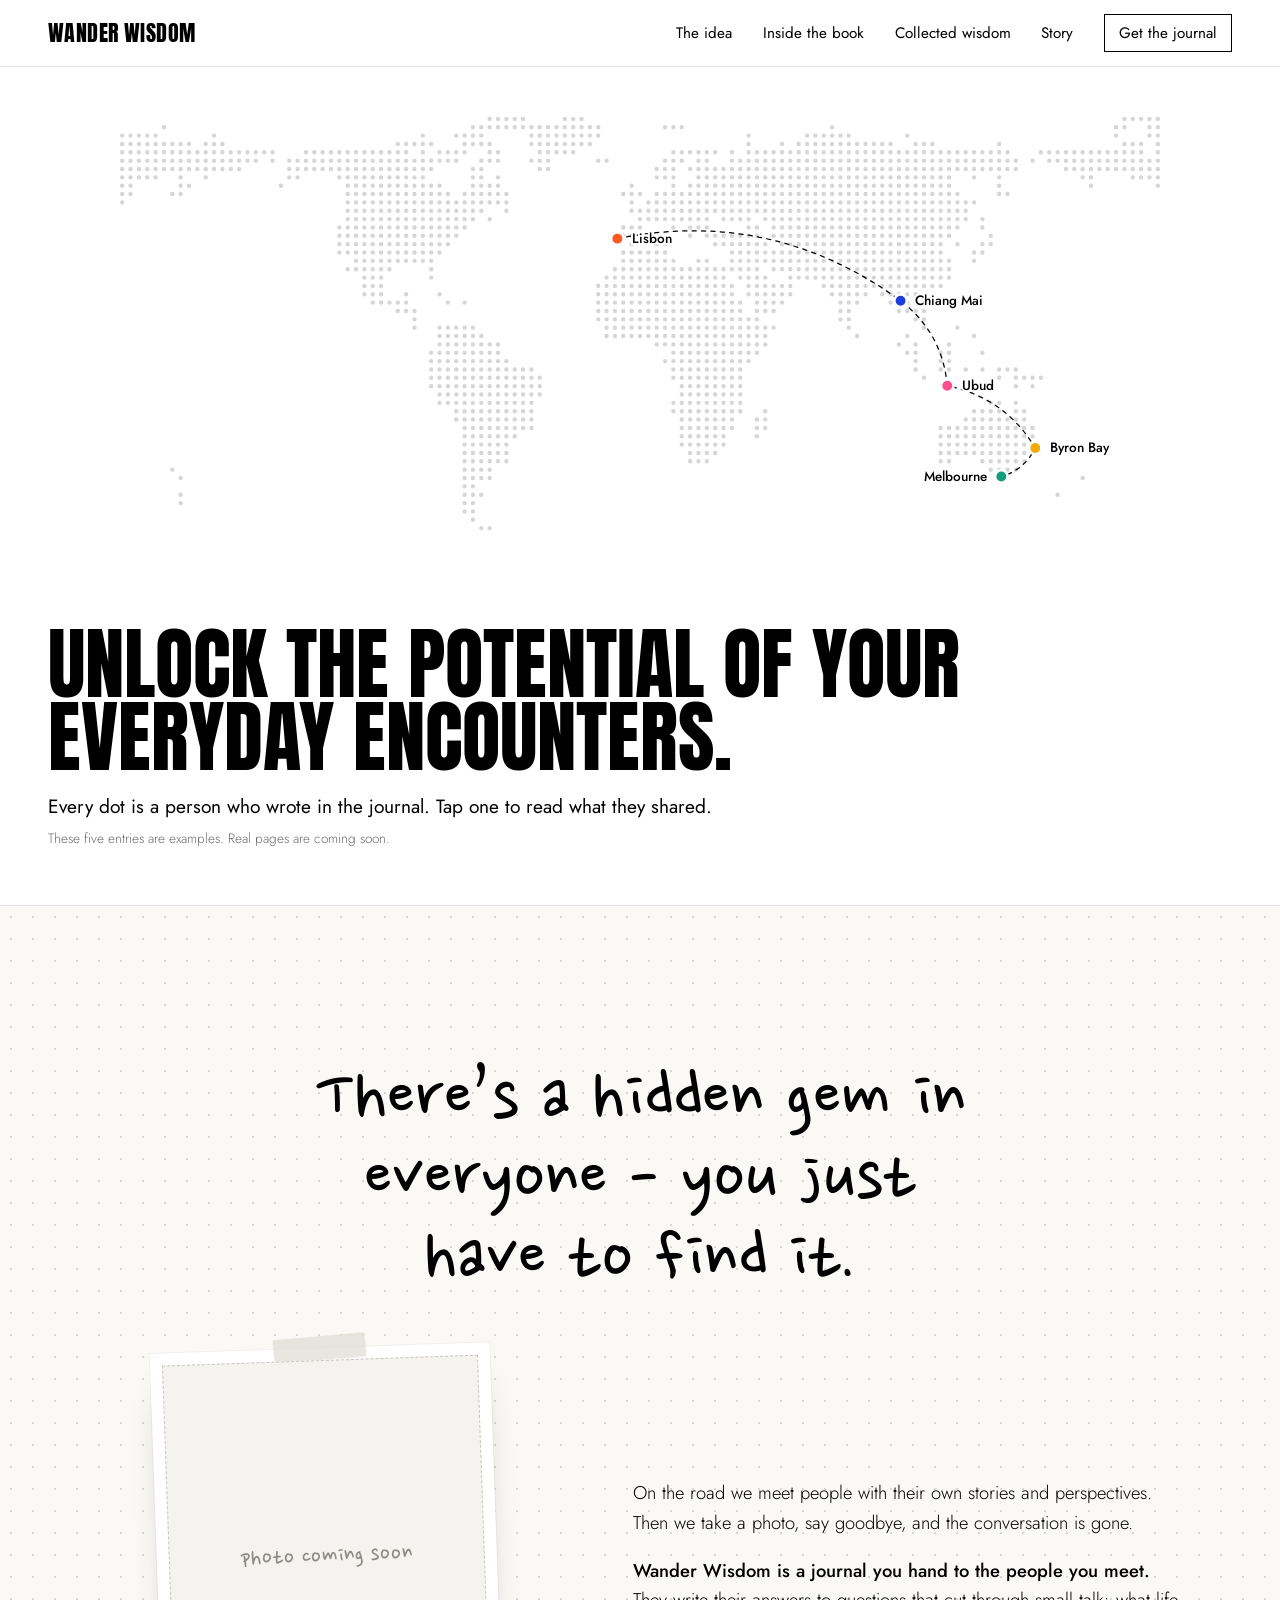
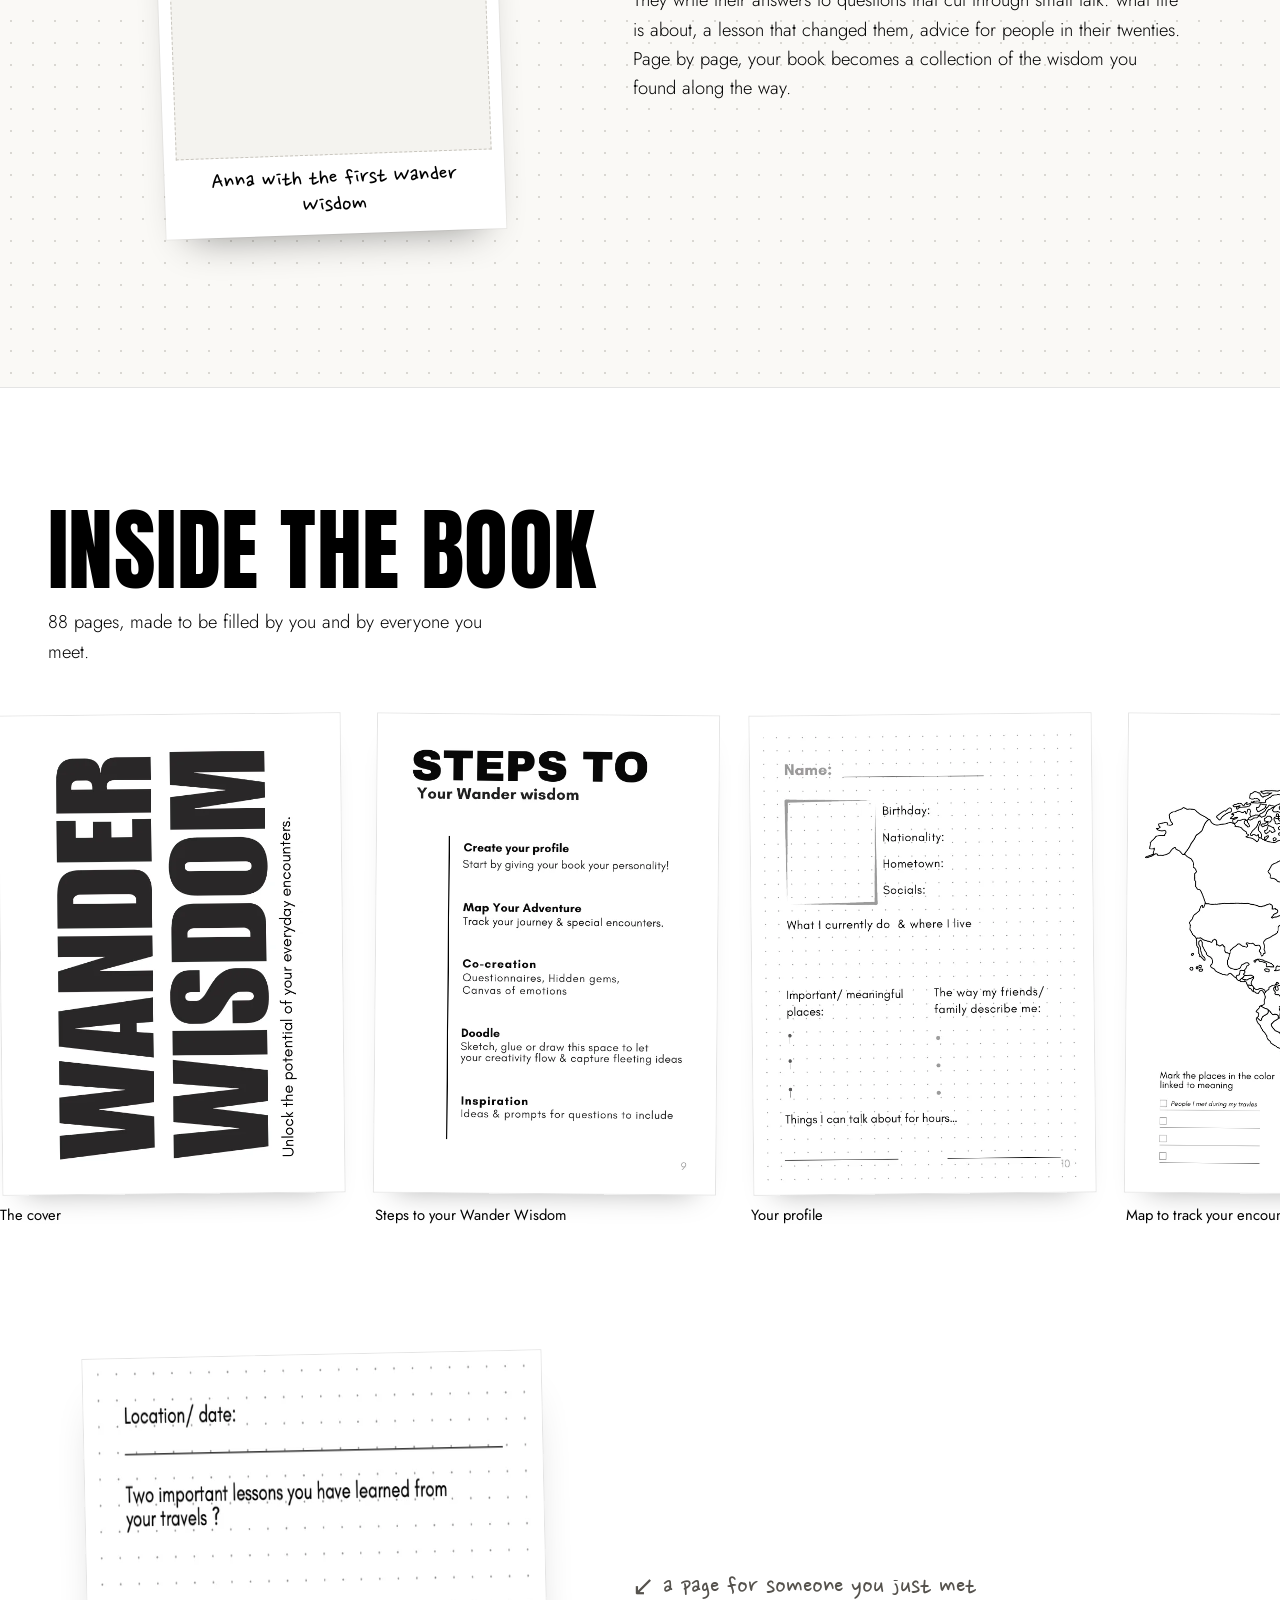
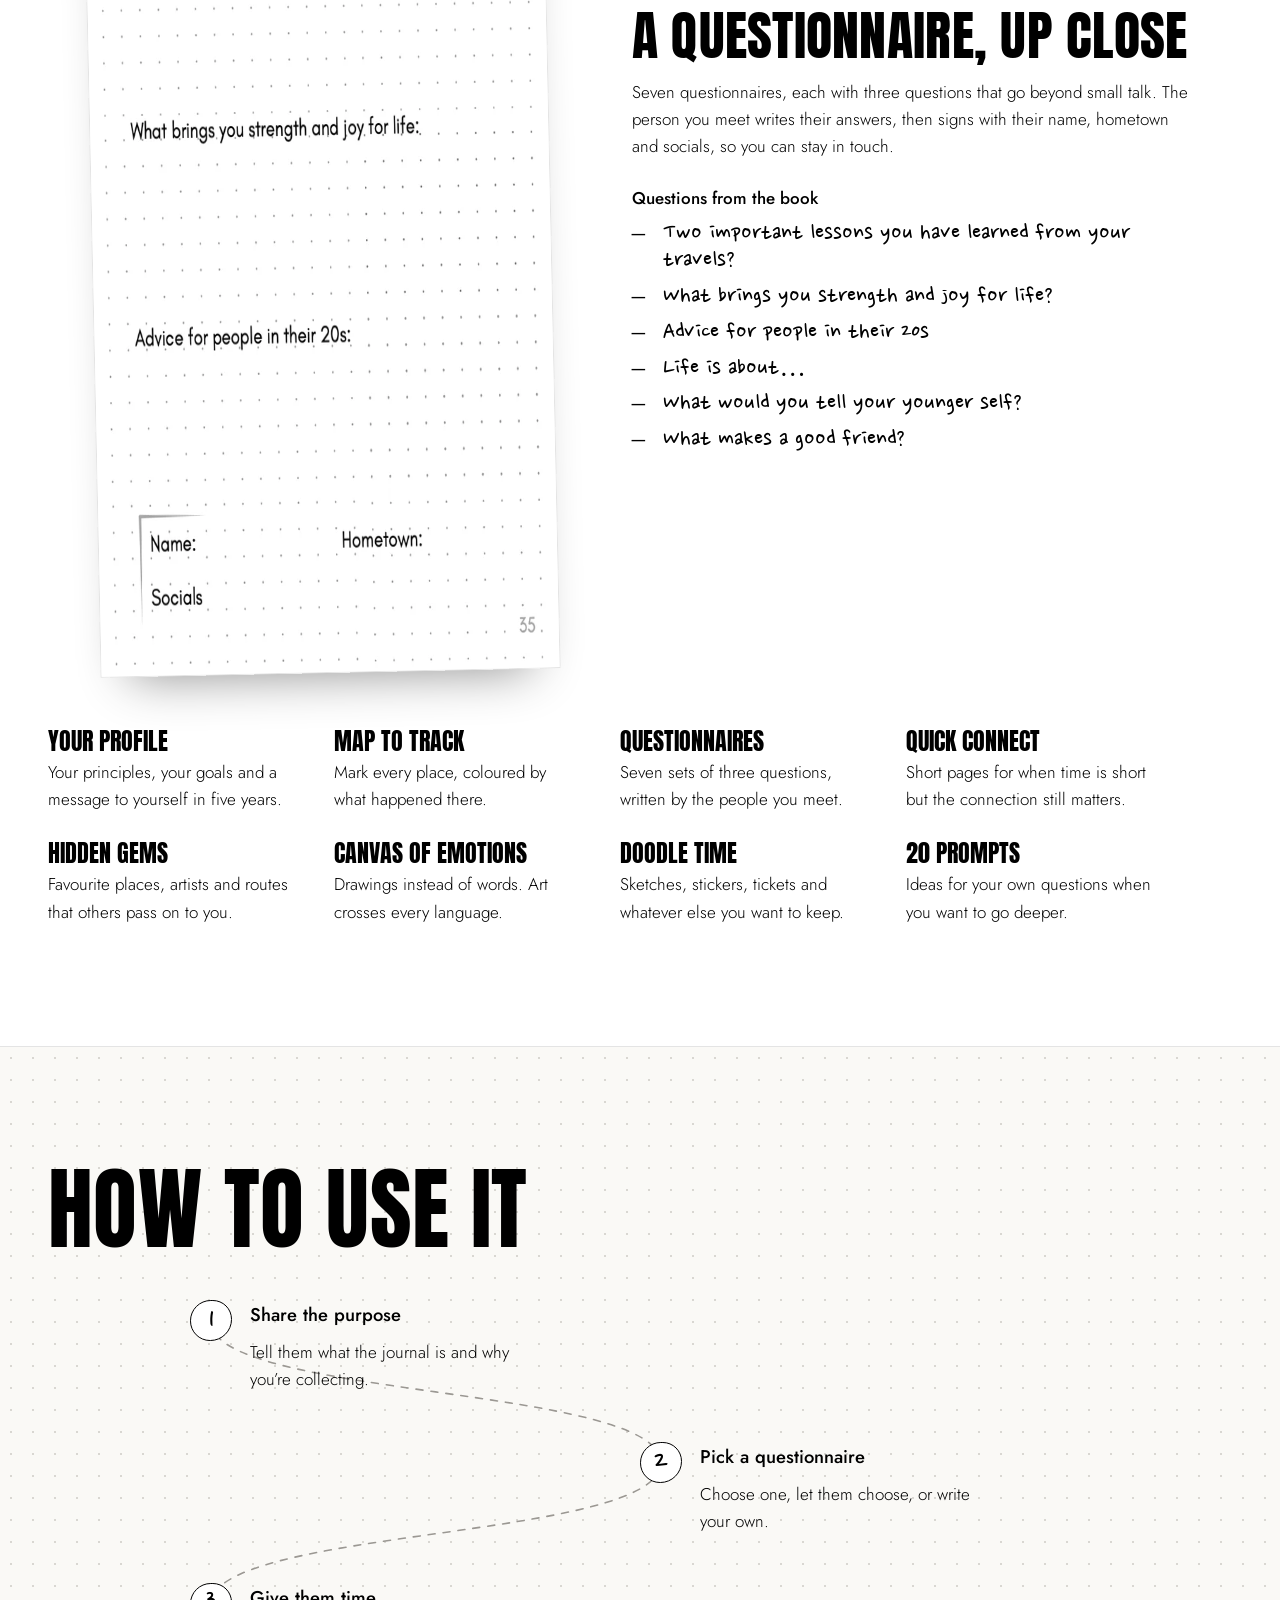
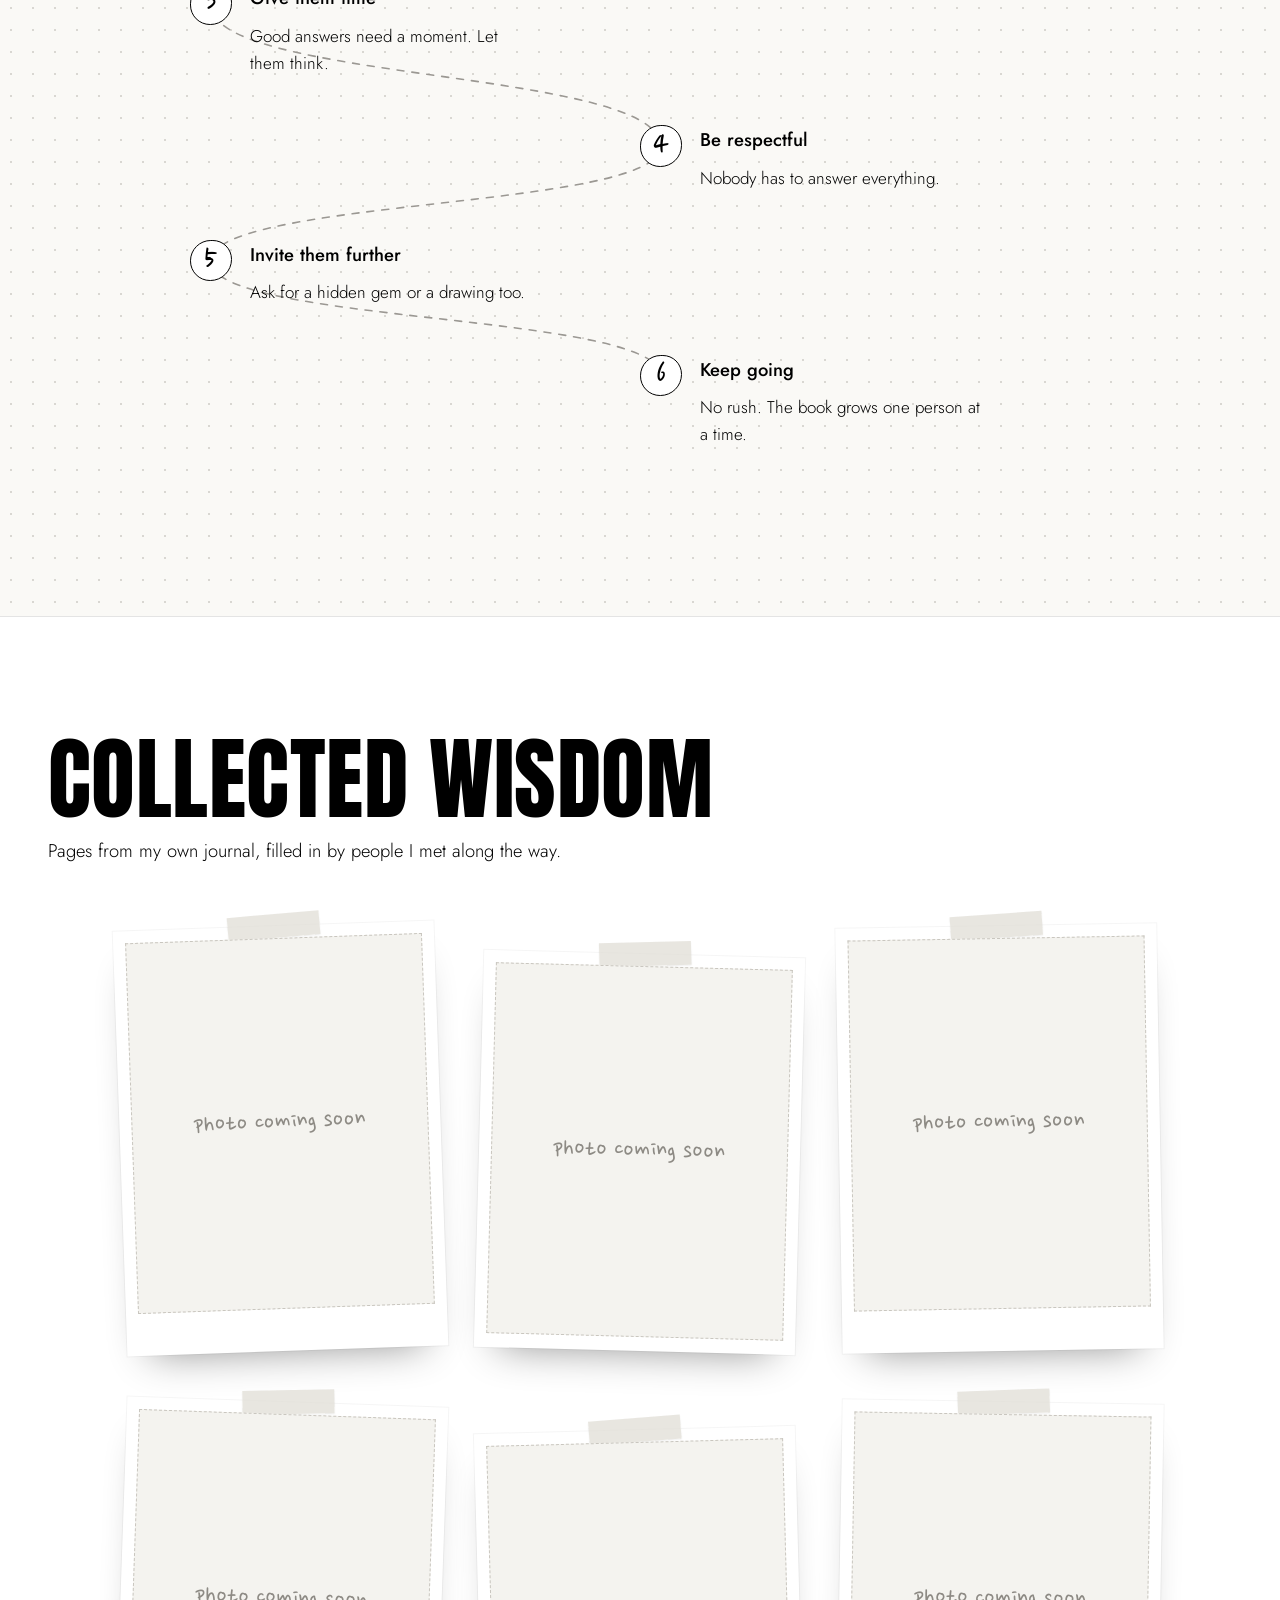
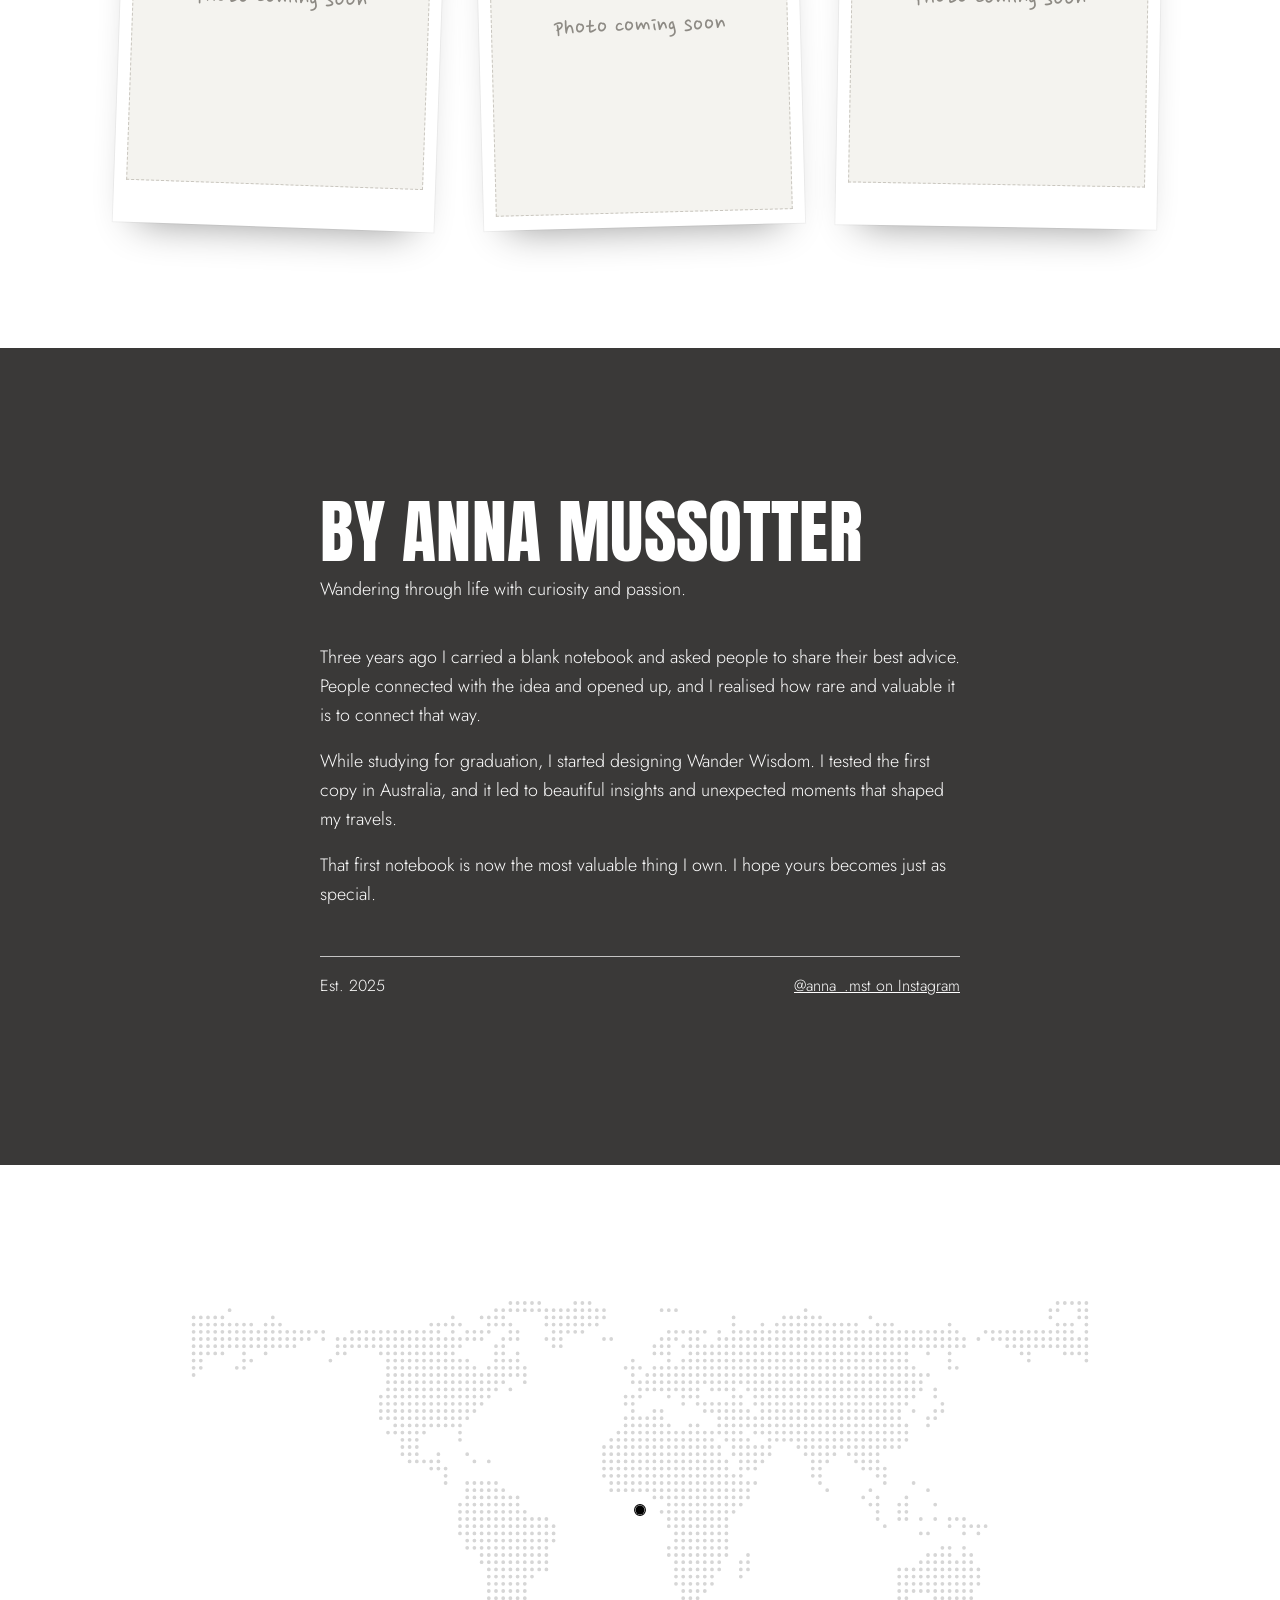
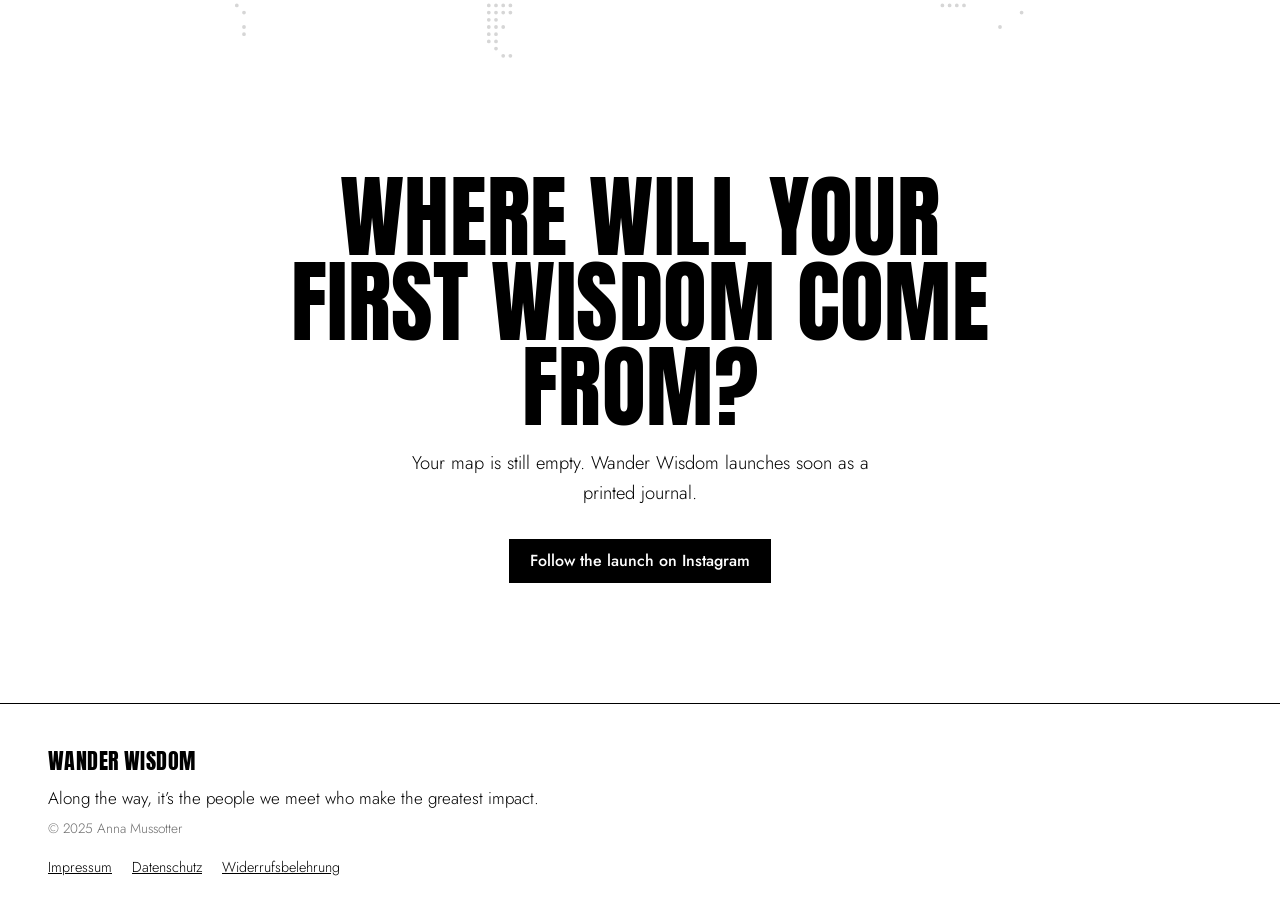
==== commit 241c6f70: "Continue from the journal-website version and make it more personal - Take over index/styles/script/" ====
--- a/index.html
+++ b/index.html
@@ -1,244 +1,235 @@
 <!doctype html>
 <html lang="en">
 <head>
-  <meta charset="UTF-8" />
-  <meta name="viewport" content="width=device-width, initial-scale=1.0, viewport-fit=cover" />
-  <title>Wander Wisdom – the travel journal the people you meet write in</title>
-  <meta name="description" content="Wander Wisdom is a printed travel journal for co-creation: the people you meet on your travels write in it – their advice, lessons and perspectives. A5 softcover, 88 pages, by Anna Mussotter." />
-  <meta name="theme-color" content="#ffffff" />
-  <meta property="og:title" content="Wander Wisdom" />
-  <meta property="og:description" content="Unlock the potential of your everyday encounters. A travel journal the people you meet write in." />
-  <meta property="og:image" content="assets/book/cover.webp" />
-  <link rel="icon" href="data:image/svg+xml,%3Csvg xmlns='http://www.w3.org/2000/svg' viewBox='0 0 32 32'%3E%3Crect width='32' height='32' fill='%23fff'/%3E%3Ccircle cx='16' cy='16' r='7' fill='%23ff5a1f'/%3E%3C/svg%3E" />
-  <link rel="preload" href="assets/fonts/anton-latin-400-normal.woff2" as="font" type="font/woff2" crossorigin />
-  <link rel="preload" href="assets/fonts/jost-latin-400-normal.woff2" as="font" type="font/woff2" crossorigin />
-  <link rel="stylesheet" href="styles.css" />
-  <script>
-    // Show the book-opening intro only when JavaScript runs and motion is welcome.
-    if (!window.matchMedia("(prefers-reduced-motion: reduce)").matches) document.documentElement.classList.add("intro");
-  </script>
+  <meta charset="utf-8">
+  <meta name="viewport" content="width=device-width, initial-scale=1">
+  <title>Wander Wisdom — a journal written by the people you meet</title>
+  <meta name="description" content="Wander Wisdom is a travel journal you hand to the people you meet. They write their advice, lessons and hidden gems into your book.">
+  <link rel="preload" href="assets/fonts/anton-latin-400-normal.woff2" as="font" type="font/woff2" crossorigin>
+  <link rel="preload" href="assets/fonts/jost-latin-300-normal.woff2" as="font" type="font/woff2" crossorigin>
+  <link rel="preload" href="assets/fonts/nanum-pen-script-latin-400-normal.woff2" as="font" type="font/woff2" crossorigin>
+  <link rel="stylesheet" href="styles.css">
 </head>
 <body>
-  <!-- ============ INTRO: the book opens ============ -->
-  <div class="intro-screen" id="intro" aria-hidden="true">
-    <div class="intro-book" id="introBook">
-      <div class="intro-page">
-        <p class="intro-quote">Along the way, it's the people we meet who make the greatest impact.</p>
-        <p class="intro-by">Collected wisdom by: <span>Anna</span></p>
-      </div>
-      <div class="intro-cover">
-        <div class="intro-front cover-art">
-          <span class="book-title">Wander<br />Wisdom</span>
-          <span class="book-tag">Unlock the potential of your everyday encounters.</span>
-        </div>
-        <div class="intro-back"></div>
-      </div>
-    </div>
-    <button class="intro-skip" id="introSkip" type="button">Skip intro</button>
+
+<a class="skip" href="#main">Skip to content</a>
+
+<div class="intro" id="intro">
+  <div class="book" aria-hidden="true">
+    <div class="book-page">
+      <svg class="book-path" viewBox="0 0 200 280" preserveAspectRatio="none"><path d="M30 240 C 60 180, 150 200, 120 130 S 60 60, 170 40" /></svg>
+      <p>Along the way,<br>it’s the people we meet<br>who make the greatest impact</p>
+    </div>
+    <div class="book-cover">
+      <div class="cover-front"><img src="images/cover.webp" alt="" width="650" height="910"></div>
+      <div class="cover-back"><p>Collected wisdom by:</p><span></span></div>
+    </div>
   </div>
-
-  <a class="skip-link" href="#story">Skip the map</a>
-
-  <header class="bar">
-    <a class="wordmark" href="#top" aria-label="Wander Wisdom, back to the map">Wander Wisdom</a>
-    <nav class="bar-nav" aria-label="Main">
-      <a href="#story">Story</a>
-      <a href="#inside">Inside the book</a>
-      <a class="bar-order" href="#order">Order</a>
-    </nav>
-  </header>
-
-  <main>
-    <!-- ============ HERO: the map of encounters ============ -->
-    <section class="hero" data-tone="light" id="top" aria-label="A map of people met while travelling">
-      <svg class="map map-paper" id="heroMap" aria-hidden="true" focusable="false">
+  <button class="intro-skip" type="button">Skip intro</button>
+</div>
+
+<header class="nav">
+  <a class="wordmark" href="#top">Wander Wisdom</a>
+  <nav aria-label="Main">
+    <a href="#idea">The idea</a>
+    <a href="#inside">Inside the book</a>
+    <a href="#collected">Collected wisdom</a>
+    <a href="#story">Story</a>
+    <a href="#get" class="nav-cta">Get the journal</a>
+  </nav>
+</header>
+
+<main id="main">
+
+  <!-- HERO: map of wisdom -->
+  <section class="hero" id="top" aria-label="Map of people and their wisdom">
+    <div class="map-wrap">
+      <svg class="map" viewBox="0 0 1000 500" role="img" aria-labelledby="mapTitle">
+        <title id="mapTitle">World map with the places where people wrote in the journal</title>
         <defs>
-          <mask id="routeReveal" maskUnits="userSpaceOnUse">
-            <path class="route-mask" id="routeMask" />
+          <mask id="routeReveal">
+            <path class="route-mask" d="" />
           </mask>
         </defs>
-        <path class="land" id="heroLand" />
-        <path class="route" id="route" mask="url(#routeReveal)" />
+        <path class="land" d="M356 20h0M364 20h0M372 20h0M380 20h0M388 20h0M428 20h0M436 20h0M444 20h0M964 20h0M972 20h0M980 20h0M988 20h0M996 20h0M44 28h0M340 28h0M348 28h0M356 28h0M364 28h0M372 28h0M380 28h0M388 28h0M396 28h0M404 28h0M412 28h0M420 28h0M428 28h0M436 28h0M444 28h0M452 28h0M460 28h0M524 28h0M532 28h0M540 28h0M684 28h0M956 28h0M964 28h0M988 28h0M996 28h0M4 36h0M12 36h0M20 36h0M28 36h0M36 36h0M92 36h0M292 36h0M324 36h0M332 36h0M340 36h0M348 36h0M396 36h0M404 36h0M412 36h0M420 36h0M428 36h0M436 36h0M444 36h0M452 36h0M460 36h0M604 36h0M660 36h0M668 36h0M676 36h0M684 36h0M692 36h0M700 36h0M756 36h0M956 36h0M988 36h0M996 36h0M4 44h0M12 44h0M20 44h0M28 44h0M36 44h0M44 44h0M52 44h0M60 44h0M68 44h0M84 44h0M92 44h0M100 44h0M268 44h0M276 44h0M284 44h0M292 44h0M300 44h0M332 44h0M340 44h0M348 44h0M356 44h0M396 44h0M404 44h0M412 44h0M420 44h0M428 44h0M436 44h0M444 44h0M452 44h0M604 44h0M636 44h0M652 44h0M660 44h0M668 44h0M676 44h0M684 44h0M692 44h0M700 44h0M708 44h0M716 44h0M724 44h0M732 44h0M740 44h0M764 44h0M772 44h0M780 44h0M844 44h0M964 44h0M972 44h0M980 44h0M996 44h0M4 52h0M12 52h0M20 52h0M28 52h0M36 52h0M44 52h0M52 52h0M60 52h0M68 52h0M76 52h0M84 52h0M92 52h0M100 52h0M108 52h0M116 52h0M124 52h0M132 52h0M140 52h0M148 52h0M180 52h0M188 52h0M196 52h0M204 52h0M212 52h0M220 52h0M228 52h0M236 52h0M244 52h0M252 52h0M260 52h0M268 52h0M276 52h0M292 52h0M308 52h0M316 52h0M324 52h0M332 52h0M356 52h0M364 52h0M404 52h0M412 52h0M420 52h0M428 52h0M436 52h0M532 52h0M540 52h0M548 52h0M556 52h0M564 52h0M572 52h0M588 52h0M604 52h0M612 52h0M620 52h0M628 52h0M636 52h0M644 52h0M652 52h0M660 52h0M668 52h0M676 52h0M684 52h0M692 52h0M700 52h0M708 52h0M716 52h0M724 52h0M732 52h0M740 52h0M748 52h0M756 52h0M764 52h0M772 52h0M780 52h0M788 52h0M796 52h0M804 52h0M812 52h0M820 52h0M828 52h0M836 52h0M844 52h0M852 52h0M884 52h0M892 52h0M900 52h0M908 52h0M916 52h0M924 52h0M932 52h0M940 52h0M948 52h0M956 52h0M964 52h0M972 52h0M980 52h0M996 52h0M4 60h0M12 60h0M20 60h0M28 60h0M36 60h0M44 60h0M52 60h0M60 60h0M68 60h0M76 60h0M84 60h0M92 60h0M100 60h0M108 60h0M116 60h0M124 60h0M132 60h0M148 60h0M164 60h0M172 60h0M180 60h0M188 60h0M196 60h0M204 60h0M212 60h0M220 60h0M228 60h0M236 60h0M244 60h0M252 60h0M260 60h0M268 60h0M276 60h0M284 60h0M292 60h0M300 60h0M308 60h0M316 60h0M324 60h0M348 60h0M356 60h0M364 60h0M396 60h0M404 60h0M412 60h0M460 60h0M468 60h0M524 60h0M532 60h0M540 60h0M556 60h0M564 60h0M588 60h0M596 60h0M604 60h0M612 60h0M620 60h0M628 60h0M636 60h0M644 60h0M652 60h0M660 60h0M668 60h0M676 60h0M684 60h0M692 60h0M700 60h0M708 60h0M716 60h0M724 60h0M732 60h0M740 60h0M748 60h0M756 60h0M764 60h0M772 60h0M780 60h0M788 60h0M796 60h0M804 60h0M812 60h0M820 60h0M828 60h0M836 60h0M844 60h0M852 60h0M860 60h0M876 60h0M892 60h0M900 60h0M908 60h0M916 60h0M924 60h0M932 60h0M940 60h0M948 60h0M956 60h0M964 60h0M972 60h0M980 60h0M988 60h0M996 60h0M4 68h0M12 68h0M20 68h0M28 68h0M36 68h0M44 68h0M52 68h0M60 68h0M68 68h0M76 68h0M84 68h0M92 68h0M100 68h0M108 68h0M116 68h0M164 68h0M172 68h0M180 68h0M188 68h0M196 68h0M204 68h0M212 68h0M220 68h0M228 68h0M236 68h0M244 68h0M252 68h0M260 68h0M268 68h0M276 68h0M284 68h0M292 68h0M300 68h0M340 68h0M348 68h0M404 68h0M412 68h0M516 68h0M524 68h0M532 68h0M548 68h0M556 68h0M564 68h0M572 68h0M580 68h0M588 68h0M596 68h0M604 68h0M612 68h0M620 68h0M628 68h0M636 68h0M644 68h0M652 68h0M660 68h0M668 68h0M676 68h0M684 68h0M692 68h0M700 68h0M708 68h0M716 68h0M724 68h0M732 68h0M740 68h0M748 68h0M756 68h0M764 68h0M772 68h0M780 68h0M788 68h0M796 68h0M804 68h0M812 68h0M820 68h0M828 68h0M836 68h0M844 68h0M852 68h0M860 68h0M908 68h0M916 68h0M924 68h0M932 68h0M940 68h0M948 68h0M956 68h0M964 68h0M972 68h0M980 68h0M988 68h0M996 68h0M4 76h0M12 76h0M20 76h0M28 76h0M36 76h0M60 76h0M84 76h0M164 76h0M172 76h0M212 76h0M220 76h0M228 76h0M236 76h0M244 76h0M252 76h0M260 76h0M268 76h0M276 76h0M284 76h0M292 76h0M340 76h0M348 76h0M364 76h0M516 76h0M524 76h0M532 76h0M556 76h0M564 76h0M572 76h0M580 76h0M588 76h0M596 76h0M604 76h0M612 76h0M620 76h0M628 76h0M636 76h0M644 76h0M652 76h0M660 76h0M668 76h0M676 76h0M684 76h0M692 76h0M700 76h0M708 76h0M716 76h0M724 76h0M732 76h0M740 76h0M748 76h0M756 76h0M764 76h0M772 76h0M780 76h0M788 76h0M796 76h0M820 76h0M844 76h0M924 76h0M932 76h0M972 76h0M980 76h0M988 76h0M996 76h0M4 84h0M12 84h0M60 84h0M68 84h0M156 84h0M220 84h0M228 84h0M236 84h0M244 84h0M252 84h0M260 84h0M268 84h0M276 84h0M284 84h0M292 84h0M300 84h0M308 84h0M340 84h0M348 84h0M356 84h0M364 84h0M492 84h0M532 84h0M548 84h0M556 84h0M564 84h0M572 84h0M580 84h0M588 84h0M596 84h0M604 84h0M612 84h0M620 84h0M628 84h0M636 84h0M644 84h0M652 84h0M660 84h0M668 84h0M676 84h0M684 84h0M692 84h0M700 84h0M708 84h0M716 84h0M724 84h0M732 84h0M740 84h0M748 84h0M756 84h0M764 84h0M772 84h0M780 84h0M788 84h0M796 84h0M844 84h0M932 84h0M996 84h0M4 92h0M12 92h0M52 92h0M60 92h0M220 92h0M228 92h0M236 92h0M244 92h0M252 92h0M260 92h0M268 92h0M276 92h0M284 92h0M292 92h0M300 92h0M308 92h0M316 92h0M332 92h0M340 92h0M348 92h0M356 92h0M364 92h0M372 92h0M484 92h0M492 92h0M500 92h0M516 92h0M524 92h0M532 92h0M540 92h0M548 92h0M556 92h0M564 92h0M572 92h0M580 92h0M588 92h0M596 92h0M604 92h0M612 92h0M620 92h0M628 92h0M636 92h0M644 92h0M652 92h0M660 92h0M668 92h0M676 92h0M684 92h0M692 92h0M700 92h0M708 92h0M716 92h0M724 92h0M732 92h0M740 92h0M748 92h0M756 92h0M764 92h0M772 92h0M780 92h0M788 92h0M796 92h0M804 92h0M844 92h0M852 92h0M4 100h0M220 100h0M228 100h0M236 100h0M244 100h0M252 100h0M260 100h0M268 100h0M276 100h0M284 100h0M292 100h0M300 100h0M308 100h0M316 100h0M324 100h0M332 100h0M340 100h0M348 100h0M356 100h0M364 100h0M372 100h0M492 100h0M508 100h0M516 100h0M524 100h0M532 100h0M540 100h0M548 100h0M556 100h0M564 100h0M572 100h0M580 100h0M588 100h0M596 100h0M604 100h0M612 100h0M620 100h0M628 100h0M636 100h0M644 100h0M652 100h0M660 100h0M668 100h0M676 100h0M684 100h0M692 100h0M700 100h0M708 100h0M716 100h0M724 100h0M732 100h0M740 100h0M748 100h0M756 100h0M764 100h0M772 100h0M780 100h0M788 100h0M796 100h0M804 100h0M812 100h0M820 100h0M220 108h0M228 108h0M236 108h0M244 108h0M252 108h0M260 108h0M268 108h0M276 108h0M284 108h0M292 108h0M300 108h0M308 108h0M316 108h0M324 108h0M332 108h0M340 108h0M348 108h0M372 108h0M492 108h0M500 108h0M508 108h0M516 108h0M524 108h0M532 108h0M540 108h0M548 108h0M556 108h0M564 108h0M572 108h0M580 108h0M588 108h0M596 108h0M604 108h0M612 108h0M620 108h0M628 108h0M636 108h0M644 108h0M652 108h0M660 108h0M668 108h0M676 108h0M684 108h0M692 108h0M700 108h0M708 108h0M716 108h0M724 108h0M732 108h0M740 108h0M748 108h0M756 108h0M764 108h0M772 108h0M780 108h0M788 108h0M796 108h0M804 108h0M812 108h0M220 116h0M228 116h0M236 116h0M244 116h0M252 116h0M260 116h0M268 116h0M276 116h0M284 116h0M292 116h0M300 116h0M308 116h0M316 116h0M324 116h0M332 116h0M340 116h0M356 116h0M500 116h0M508 116h0M516 116h0M524 116h0M532 116h0M540 116h0M548 116h0M556 116h0M564 116h0M580 116h0M588 116h0M596 116h0M604 116h0M620 116h0M628 116h0M636 116h0M644 116h0M652 116h0M660 116h0M668 116h0M676 116h0M684 116h0M692 116h0M700 116h0M708 116h0M716 116h0M724 116h0M732 116h0M740 116h0M748 116h0M756 116h0M764 116h0M772 116h0M780 116h0M788 116h0M796 116h0M804 116h0M812 116h0M828 116h0M212 124h0M220 124h0M228 124h0M236 124h0M244 124h0M252 124h0M260 124h0M268 124h0M276 124h0M284 124h0M292 124h0M300 124h0M308 124h0M316 124h0M324 124h0M332 124h0M484 124h0M492 124h0M500 124h0M532 124h0M548 124h0M556 124h0M564 124h0M604 124h0M612 124h0M628 124h0M636 124h0M644 124h0M652 124h0M660 124h0M668 124h0M676 124h0M684 124h0M692 124h0M700 124h0M708 124h0M716 124h0M724 124h0M732 124h0M740 124h0M748 124h0M756 124h0M764 124h0M772 124h0M780 124h0M788 124h0M796 124h0M804 124h0M828 124h0M212 132h0M220 132h0M228 132h0M236 132h0M244 132h0M252 132h0M260 132h0M268 132h0M276 132h0M284 132h0M292 132h0M300 132h0M308 132h0M316 132h0M324 132h0M484 132h0M492 132h0M548 132h0M564 132h0M572 132h0M580 132h0M588 132h0M596 132h0M604 132h0M612 132h0M628 132h0M636 132h0M644 132h0M652 132h0M660 132h0M668 132h0M676 132h0M684 132h0M692 132h0M700 132h0M708 132h0M716 132h0M724 132h0M732 132h0M740 132h0M748 132h0M756 132h0M764 132h0M772 132h0M780 132h0M788 132h0M796 132h0M836 132h0M212 140h0M220 140h0M228 140h0M236 140h0M244 140h0M252 140h0M260 140h0M268 140h0M276 140h0M284 140h0M292 140h0M300 140h0M308 140h0M316 140h0M492 140h0M516 140h0M524 140h0M572 140h0M580 140h0M588 140h0M596 140h0M604 140h0M612 140h0M620 140h0M636 140h0M644 140h0M652 140h0M660 140h0M668 140h0M676 140h0M684 140h0M692 140h0M700 140h0M708 140h0M716 140h0M724 140h0M732 140h0M740 140h0M748 140h0M756 140h0M764 140h0M772 140h0M780 140h0M788 140h0M804 140h0M828 140h0M836 140h0M212 148h0M220 148h0M228 148h0M236 148h0M244 148h0M252 148h0M260 148h0M268 148h0M276 148h0M284 148h0M292 148h0M300 148h0M308 148h0M484 148h0M492 148h0M500 148h0M508 148h0M516 148h0M524 148h0M588 148h0M596 148h0M604 148h0M612 148h0M620 148h0M628 148h0M636 148h0M644 148h0M652 148h0M660 148h0M668 148h0M676 148h0M684 148h0M692 148h0M700 148h0M708 148h0M716 148h0M724 148h0M732 148h0M740 148h0M748 148h0M756 148h0M764 148h0M772 148h0M780 148h0M788 148h0M820 148h0M828 148h0M228 156h0M236 156h0M244 156h0M252 156h0M260 156h0M268 156h0M276 156h0M284 156h0M292 156h0M300 156h0M484 156h0M492 156h0M500 156h0M508 156h0M516 156h0M524 156h0M532 156h0M556 156h0M564 156h0M588 156h0M596 156h0M604 156h0M612 156h0M620 156h0M628 156h0M636 156h0M644 156h0M652 156h0M660 156h0M668 156h0M676 156h0M684 156h0M692 156h0M700 156h0M708 156h0M716 156h0M724 156h0M732 156h0M740 156h0M748 156h0M756 156h0M764 156h0M772 156h0M780 156h0M788 156h0M796 156h0M820 156h0M220 164h0M228 164h0M236 164h0M244 164h0M252 164h0M260 164h0M300 164h0M476 164h0M484 164h0M492 164h0M500 164h0M508 164h0M516 164h0M524 164h0M532 164h0M540 164h0M548 164h0M556 164h0M564 164h0M572 164h0M580 164h0M588 164h0M596 164h0M604 164h0M612 164h0M628 164h0M636 164h0M644 164h0M652 164h0M660 164h0M668 164h0M676 164h0M684 164h0M692 164h0M700 164h0M708 164h0M716 164h0M724 164h0M732 164h0M740 164h0M748 164h0M756 164h0M764 164h0M772 164h0M780 164h0M788 164h0M796 164h0M236 172h0M244 172h0M252 172h0M300 172h0M468 172h0M476 172h0M484 172h0M492 172h0M500 172h0M508 172h0M516 172h0M524 172h0M532 172h0M540 172h0M548 172h0M556 172h0M564 172h0M572 172h0M580 172h0M596 172h0M604 172h0M612 172h0M620 172h0M644 172h0M652 172h0M660 172h0M668 172h0M676 172h0M684 172h0M692 172h0M700 172h0M708 172h0M716 172h0M724 172h0M732 172h0M740 172h0M748 172h0M756 172h0M764 172h0M772 172h0M780 172h0M788 172h0M796 172h0M236 180h0M244 180h0M252 180h0M460 180h0M468 180h0M476 180h0M484 180h0M492 180h0M500 180h0M508 180h0M516 180h0M524 180h0M532 180h0M540 180h0M548 180h0M556 180h0M564 180h0M572 180h0M580 180h0M588 180h0M604 180h0M612 180h0M620 180h0M628 180h0M636 180h0M644 180h0M676 180h0M684 180h0M692 180h0M700 180h0M708 180h0M716 180h0M724 180h0M732 180h0M740 180h0M748 180h0M756 180h0M764 180h0M772 180h0M780 180h0M788 180h0M236 188h0M244 188h0M252 188h0M276 188h0M308 188h0M460 188h0M468 188h0M476 188h0M484 188h0M492 188h0M500 188h0M508 188h0M516 188h0M524 188h0M532 188h0M540 188h0M548 188h0M556 188h0M564 188h0M572 188h0M580 188h0M588 188h0M604 188h0M612 188h0M620 188h0M628 188h0M636 188h0M644 188h0M684 188h0M692 188h0M700 188h0M708 188h0M716 188h0M732 188h0M740 188h0M748 188h0M756 188h0M764 188h0M244 196h0M252 196h0M260 196h0M268 196h0M276 196h0M316 196h0M332 196h0M460 196h0M468 196h0M476 196h0M484 196h0M492 196h0M500 196h0M508 196h0M516 196h0M524 196h0M532 196h0M540 196h0M548 196h0M556 196h0M564 196h0M572 196h0M580 196h0M588 196h0M596 196h0M612 196h0M620 196h0M628 196h0M636 196h0M692 196h0M700 196h0M708 196h0M740 196h0M748 196h0M756 196h0M764 196h0M268 204h0M276 204h0M284 204h0M460 204h0M468 204h0M476 204h0M484 204h0M492 204h0M500 204h0M508 204h0M516 204h0M524 204h0M532 204h0M540 204h0M548 204h0M556 204h0M564 204h0M572 204h0M580 204h0M588 204h0M596 204h0M612 204h0M620 204h0M628 204h0M692 204h0M700 204h0M748 204h0M756 204h0M764 204h0M772 204h0M284 212h0M460 212h0M468 212h0M476 212h0M484 212h0M492 212h0M500 212h0M508 212h0M516 212h0M524 212h0M532 212h0M540 212h0M548 212h0M556 212h0M564 212h0M572 212h0M580 212h0M588 212h0M596 212h0M604 212h0M612 212h0M692 212h0M700 212h0M764 212h0M772 212h0M284 220h0M308 220h0M316 220h0M324 220h0M332 220h0M340 220h0M468 220h0M476 220h0M484 220h0M492 220h0M500 220h0M508 220h0M516 220h0M524 220h0M532 220h0M540 220h0M548 220h0M556 220h0M564 220h0M572 220h0M580 220h0M588 220h0M596 220h0M604 220h0M612 220h0M620 220h0M628 220h0M700 220h0M772 220h0M804 220h0M308 228h0M316 228h0M324 228h0M332 228h0M340 228h0M348 228h0M468 228h0M476 228h0M484 228h0M492 228h0M500 228h0M508 228h0M516 228h0M524 228h0M532 228h0M540 228h0M548 228h0M556 228h0M564 228h0M572 228h0M580 228h0M588 228h0M596 228h0M604 228h0M612 228h0M620 228h0M708 228h0M756 228h0M820 228h0M308 236h0M316 236h0M324 236h0M332 236h0M340 236h0M348 236h0M356 236h0M364 236h0M516 236h0M524 236h0M532 236h0M540 236h0M548 236h0M556 236h0M564 236h0M572 236h0M580 236h0M588 236h0M596 236h0M604 236h0M612 236h0M620 236h0M748 236h0M764 236h0M796 236h0M300 244h0M308 244h0M316 244h0M324 244h0M332 244h0M340 244h0M348 244h0M356 244h0M364 244h0M532 244h0M540 244h0M548 244h0M556 244h0M564 244h0M572 244h0M580 244h0M588 244h0M596 244h0M604 244h0M612 244h0M756 244h0M764 244h0M788 244h0M796 244h0M828 244h0M300 252h0M308 252h0M316 252h0M324 252h0M332 252h0M340 252h0M348 252h0M356 252h0M364 252h0M372 252h0M524 252h0M532 252h0M540 252h0M548 252h0M556 252h0M564 252h0M572 252h0M580 252h0M588 252h0M596 252h0M604 252h0M764 252h0M788 252h0M796 252h0M300 260h0M308 260h0M316 260h0M324 260h0M332 260h0M340 260h0M348 260h0M356 260h0M364 260h0M372 260h0M380 260h0M388 260h0M396 260h0M532 260h0M540 260h0M548 260h0M556 260h0M564 260h0M572 260h0M580 260h0M588 260h0M596 260h0M764 260h0M788 260h0M796 260h0M812 260h0M828 260h0M844 260h0M852 260h0M860 260h0M300 268h0M308 268h0M316 268h0M324 268h0M332 268h0M340 268h0M348 268h0M356 268h0M364 268h0M372 268h0M380 268h0M388 268h0M396 268h0M404 268h0M532 268h0M540 268h0M548 268h0M556 268h0M564 268h0M572 268h0M580 268h0M588 268h0M596 268h0M772 268h0M844 268h0M860 268h0M868 268h0M876 268h0M884 268h0M300 276h0M308 276h0M316 276h0M324 276h0M332 276h0M340 276h0M348 276h0M356 276h0M364 276h0M372 276h0M380 276h0M388 276h0M396 276h0M404 276h0M540 276h0M548 276h0M556 276h0M564 276h0M572 276h0M580 276h0M588 276h0M596 276h0M812 276h0M820 276h0M860 276h0M876 276h0M308 284h0M316 284h0M324 284h0M332 284h0M340 284h0M348 284h0M356 284h0M364 284h0M372 284h0M380 284h0M388 284h0M396 284h0M404 284h0M540 284h0M548 284h0M556 284h0M564 284h0M572 284h0M580 284h0M588 284h0M596 284h0M308 292h0M316 292h0M324 292h0M332 292h0M340 292h0M348 292h0M356 292h0M364 292h0M372 292h0M380 292h0M388 292h0M396 292h0M532 292h0M540 292h0M548 292h0M556 292h0M564 292h0M572 292h0M580 292h0M588 292h0M596 292h0M836 292h0M844 292h0M860 292h0M324 300h0M332 300h0M340 300h0M348 300h0M356 300h0M364 300h0M372 300h0M380 300h0M388 300h0M396 300h0M532 300h0M540 300h0M548 300h0M556 300h0M564 300h0M572 300h0M580 300h0M588 300h0M596 300h0M620 300h0M820 300h0M828 300h0M836 300h0M844 300h0M860 300h0M868 300h0M324 308h0M332 308h0M340 308h0M348 308h0M356 308h0M364 308h0M372 308h0M380 308h0M388 308h0M396 308h0M540 308h0M548 308h0M556 308h0M564 308h0M572 308h0M580 308h0M588 308h0M612 308h0M620 308h0M812 308h0M820 308h0M828 308h0M836 308h0M844 308h0M852 308h0M860 308h0M868 308h0M332 316h0M340 316h0M348 316h0M356 316h0M364 316h0M372 316h0M380 316h0M388 316h0M396 316h0M540 316h0M548 316h0M556 316h0M564 316h0M572 316h0M580 316h0M588 316h0M612 316h0M620 316h0M788 316h0M796 316h0M804 316h0M812 316h0M820 316h0M828 316h0M836 316h0M844 316h0M852 316h0M860 316h0M868 316h0M876 316h0M332 324h0M340 324h0M348 324h0M356 324h0M364 324h0M372 324h0M380 324h0M540 324h0M548 324h0M556 324h0M564 324h0M572 324h0M580 324h0M612 324h0M788 324h0M796 324h0M804 324h0M812 324h0M820 324h0M828 324h0M836 324h0M844 324h0M852 324h0M860 324h0M868 324h0M876 324h0M332 332h0M340 332h0M348 332h0M356 332h0M364 332h0M372 332h0M540 332h0M548 332h0M556 332h0M564 332h0M572 332h0M580 332h0M788 332h0M796 332h0M804 332h0M812 332h0M820 332h0M828 332h0M836 332h0M844 332h0M852 332h0M860 332h0M868 332h0M876 332h0M332 340h0M340 340h0M348 340h0M356 340h0M364 340h0M372 340h0M548 340h0M556 340h0M564 340h0M572 340h0M788 340h0M796 340h0M804 340h0M812 340h0M820 340h0M828 340h0M836 340h0M844 340h0M852 340h0M860 340h0M868 340h0M332 348h0M340 348h0M348 348h0M356 348h0M364 348h0M372 348h0M548 348h0M556 348h0M564 348h0M788 348h0M796 348h0M828 348h0M836 348h0M844 348h0M852 348h0M860 348h0M868 348h0M52 356h0M332 356h0M340 356h0M348 356h0M356 356h0M836 356h0M844 356h0M852 356h0M860 356h0M60 364h0M332 364h0M340 364h0M348 364h0M356 364h0M924 364h0M332 372h0M340 372h0M60 380h0M332 380h0M340 380h0M348 380h0M900 380h0M60 388h0M332 388h0M340 388h0M332 396h0M340 396h0M340 404h0M348 412h0M356 412h0" />
+        <path class="route" d="" mask="url(#routeReveal)" />
+        <g class="people"></g>
       </svg>
-      <div class="markers" id="markers"></div>
-
-      <div class="hero-copy">
-        <h1>Unlock the potential of your everyday encounters.</h1>
-        <p class="hero-sub">Every dot is someone I met on the road, and what they wrote in my journal.</p>
-        <div class="hero-actions">
-          <button class="btn btn-ink" id="startJourney" type="button">Read the first wisdom</button>
-          <a class="link-quiet" href="#order">Order the journal</a>
-        </div>
-        <p class="hero-note">The five people on this map are examples. Real entries are on their way.</p>
+    </div>
+
+    <div class="hero-text">
+      <h1>Unlock the potential of your everyday encounters.</h1>
+      <p class="hero-sub">Every dot is a person who wrote in the journal. Tap one to read what they shared.</p>
+      <p class="example-note">These five entries are examples. Real pages are coming soon.</p>
+    </div>
+
+    <!-- journal card -->
+    <article class="card" id="card" aria-live="polite" hidden>
+      <button class="card-close" type="button" aria-label="Close">&times;</button>
+      <p class="card-example">Example entry</p>
+      <p class="card-meta"><span class="card-place"></span><span class="card-date"></span></p>
+      <h2 class="card-question"></h2>
+      <p class="card-answer"></p>
+      <div class="card-sign">
+        <p><span>Name</span> <strong class="card-name"></strong></p>
+        <p><span>Hometown</span> <strong class="card-home"></strong></p>
       </div>
-
-      <aside class="entry" id="entry" role="dialog" aria-modal="false" aria-labelledby="entryQuestion" hidden>
-        <article class="page" id="entryPage">
-          <button class="entry-close" id="entryClose" type="button" aria-label="Close this page">×</button>
-          <p class="stamp" id="entryStamp">Example entry</p>
-          <p class="field field-line">
-            <span class="field-label">Location / date</span>
-            <span class="hand" id="entryPlace"></span>
-          </p>
-          <h2 class="entry-q" id="entryQuestion"></h2>
-          <p class="entry-a hand" id="entryAnswer"></p>
-          <div class="entry-who">
-            <p class="field"><span class="field-label">Name</span><span class="hand" id="entryName"></span></p>
-            <p class="field"><span class="field-label">Hometown</span><span class="hand" id="entryHome"></span></p>
-          </div>
-        </article>
-        <div class="entry-nav">
-          <button class="btn-text" id="entryPrev" type="button">Previous</button>
-          <span class="entry-count" id="entryCount" aria-live="polite"></span>
-          <button class="btn btn-ink" id="entryNext" type="button">Next wisdom →</button>
-        </div>
-      </aside>
-
-      <a class="scroll-cue" href="#story">The story behind the book</a>
-    </section>
-
-    <!-- ============ FOUNDER STORY ============ -->
-    <section class="story" data-tone="light" id="story">
-      <p class="story-lead">Along the way, it's the people we meet who make the greatest impact.</p>
-
-      <div class="story-grid">
-        <h2 class="display story-title">By Anna Mussotter</h2>
-        <div class="story-text">
-          <p class="story-sub">Wandering through life with curiosity &amp; passion.</p>
-          <p>Three years ago, I carried a blank notebook and asked people to share their best advice.</p>
-          <p>What started as a simple idea quickly grew bigger. People connected with the concept, opened up, and I realised how valuable and unique it is to connect that way.</p>
-          <p>That sparked an idea: while studying for graduation, I began designing Wander Wisdom.</p>
-          <p>Testing the first sample in Australia uncovered the most beautiful insights from the people I met, and led to unexpected, meaningful moments that shaped my travels.</p>
-          <blockquote class="story-quote">Today, that first notebook is the most valuable thing I own – and I hope this one becomes just as special for you.</blockquote>
-          <p class="story-sign">Est. 2025. Follow along on Instagram: <a href="https://www.instagram.com/anna_.mst/" rel="noopener" target="_blank">@Anna_.mst</a></p>
-        </div>
+      <button class="card-next" type="button">Next wisdom →</button>
+    </article>
+  </section>
+
+  <!-- IDEA -->
+  <section class="idea" id="idea">
+    <blockquote>
+      <p>There’s a hidden gem in everyone - you just have to find it.</p>
+    </blockquote>
+    <div class="idea-grid">
+    <!-- PHOTO: save your photo as images/anna-with-journal.jpg -->
+    <figure class="polaroid polaroid-anna">
+      <img src="images/anna-with-journal.jpg" alt="Anna Mussotter holding her Wander Wisdom journal" width="900" height="1125" loading="lazy" onerror="this.parentElement.classList.add('is-empty')">
+      <figcaption>Anna with the first Wander Wisdom</figcaption>
+    </figure>
+    <div class="idea-body">
+      <p>On the road we meet people with their own stories and perspectives. Then we take a photo, say goodbye, and the conversation is gone.</p>
+      <p><strong>Wander Wisdom is a journal you hand to the people you meet.</strong> They write their answers to questions that cut through small talk: what life is about, a lesson that changed them, advice for people in their twenties. Page by page, your book becomes a collection of the wisdom you found along the way.</p>
+    </div>
+    </div>
+  </section>
+
+  <!-- INSIDE -->
+  <section class="inside" id="inside">
+    <h2 class="display">Inside the book</h2>
+    <p class="lead">88 pages, made to be filled by you and by everyone you meet.</p>
+
+    <div class="pages" tabindex="0" aria-label="Pages from the journal, scroll sideways">
+      <figure class="page">
+        <img src="images/cover.webp" alt="Cover of Wander Wisdom with the title in large black letters" width="650" height="910" loading="lazy">
+        <figcaption>The cover</figcaption>
+      </figure>
+      <figure class="page">
+        <img src="images/steps.webp" alt="Steps to your Wander Wisdom: profile, map, co-creation, doodle, inspiration" width="650" height="910" loading="lazy">
+        <figcaption>Steps to your Wander Wisdom</figcaption>
+      </figure>
+      <figure class="page">
+        <img src="images/profile.webp" alt="Profile page with fields for name, hometown and meaningful places" width="650" height="910" loading="lazy">
+        <figcaption>Your profile</figcaption>
+      </figure>
+      <figure class="page page-spread">
+        <img src="images/map-left.webp" alt="Left half of a world map to mark places" width="650" height="910" loading="lazy">
+        <img src="images/map-right.webp" alt="Right half of a world map" width="650" height="910" loading="lazy">
+        <figcaption>Map to track your encounters</figcaption>
+      </figure>
+      <figure class="page">
+        <img src="images/questionnaire.webp" alt="Questionnaire page on a dot grid with three questions" width="650" height="910" loading="lazy">
+        <figcaption>Seven questionnaires for others to fill in</figcaption>
+      </figure>
+      <figure class="page">
+        <img src="images/canvas.webp" alt="Canvas of emotions page asking how happiness feels" width="650" height="910" loading="lazy">
+        <figcaption>Canvas of emotions</figcaption>
+      </figure>
+    </div>
+
+    <div class="sample">
+      <figure class="sample-page">
+        <img src="images/questionnaire-35.webp" alt="Questionnaire on page 35: two important lessons you have learned from your travels, what brings you strength and joy for life, advice for people in their 20s, with space for name, hometown and socials" width="650" height="919" loading="lazy">
+      </figure>
+      <div class="sample-text">
+        <p class="hand-note">a page for someone you just met</p>
+        <h3 class="display">A questionnaire, up close</h3>
+        <p>Seven questionnaires, each with three questions that go beyond small talk. The person you meet writes their answers, then signs with their name, hometown and socials, so you can stay in touch.</p>
+        <p class="sample-label">Questions from the book</p>
+        <ul class="sample-list">
+          <li>Two important lessons you have learned from your travels?</li>
+          <li>What brings you strength and joy for life?</li>
+          <li>Advice for people in their 20s</li>
+          <li>Life is about…</li>
+          <li>What would you tell your younger self?</li>
+          <li>What makes a good friend?</li>
+        </ul>
       </div>
-
-      <div class="concept">
-        <p class="concept-quote">There's a hidden gem in everyone – you just have to find it.</p>
-        <div class="concept-text">
-          <p>In a fast-paced world, we often miss the chance to truly connect. Conversations stay on the surface, and the only things we bring home are photos and videos.</p>
-          <p>Wander Wisdom hands the pen to the people you meet. They answer questions that go deeper, in their own handwriting, and you come home with their advice, their lessons and their way of seeing the world.</p>
-        </div>
-      </div>
-    </section>
-
-    <!-- ============ THE MAP SPREAD ============ -->
-    <figure class="spread" data-tone="light">
-      <div class="spread-book">
-        <img src="assets/book/map-left.webp" alt="Left page of the world map spread, with a colour key for marking places" width="650" height="910" loading="lazy" />
-        <img src="assets/book/map-right.webp" alt="Right page of the world map spread" width="650" height="910" loading="lazy" />
-      </div>
-      <figcaption>The map to track, pages 16 and 17. Mark every place in the colour that belongs to it.</figcaption>
-    </figure>
-
-    <!-- ============ WHAT'S INSIDE ============ -->
-    <section class="inside" data-tone="light" id="inside">
-      <div class="inside-head">
-        <h2 class="display">What's inside</h2>
-        <p class="lead">An A5 softcover journal with 88 pages. You fill in the first part. The people you meet fill in the rest.</p>
-      </div>
-
-      <div class="gallery">
-        <figure><img src="assets/book/cover.webp" alt="Cover: Wander Wisdom, unlock the potential of your everyday encounters" width="650" height="910" loading="lazy" /><figcaption>Cover</figcaption></figure>
-        <figure><img src="assets/book/steps.webp" alt="Steps to your Wander Wisdom" width="650" height="910" loading="lazy" /><figcaption>Steps</figcaption></figure>
-        <figure><img src="assets/book/profile.webp" alt="Your profile page with name, hometown and more" width="650" height="910" loading="lazy" /><figcaption>Your profile</figcaption></figure>
-        <figure><img src="assets/book/questionnaire.webp" alt="A questionnaire page: Life is about…" width="650" height="910" loading="lazy" /><figcaption>A questionnaire</figcaption></figure>
-        <figure><img src="wander-wisdom-book/page-20-20.png" alt="My path: how to use the questionnaires with others" width="355" height="500" loading="lazy" /><figcaption>My path</figcaption></figure>
-        <figure><img src="assets/book/canvas.webp" alt="Canvas of emotions: how does happiness feel to you?" width="650" height="910" loading="lazy" /><figcaption>Canvas of emotions</figcaption></figure>
-      </div>
-
-      <dl class="chapters">
-        <div><dt>Your profile</dt><dd>Before anyone else writes in it, the book gets to know you: your hometown, the principles you live by, one fear, your goals, advice for your younger self and a message to your future self in five years.</dd></div>
-        <div><dt>Map to track</dt><dd>A world map to mark the places you've been and the people you met there.</dd></div>
-        <div><dt>Seven questionnaires</dt><dd>The heart of the book. Seven different questionnaires with three questions each, like <em>Life is about…</em>, <em>Advice for people in their 20s</em> or <em>What makes a good friend?</em> Every page has room for the writer's name, hometown and socials.</dd></div>
-        <div><dt>Quick connect</dt><dd>For when time is short but the connection still matters: three people, three short answers.</dd></div>
-        <div><dt>Your own pages</dt><dd>Everyone is unique. Write the questions only you would think of asking.</dd></div>
-        <div><dt>Hidden gems</dt><dd>The people you meet share their favourite places, activities, itineraries and artists. Your next trip, planned by locals and fellow travellers.</dd></div>
-        <div><dt>Canvas of emotions</dt><dd><em>How does happiness feel to you? What does it look like?</em> People answer with a drawing. Art is understood across every language and border.</dd></div>
-        <div><dt>Doodle time</dt><dd>Space for sketches, stickers, tickets and fleeting ideas.</dd></div>
-        <div><dt>20 prompts</dt><dd>Questions at the back of the book for when you want to go deeper.</dd></div>
-      </dl>
-
-      <div class="howto">
-        <h2 class="display howto-title">How it works</h2>
-        <ol class="steps">
-          <li><strong>Share the purpose.</strong> Tell the person what the journal is for: capturing connections.</li>
-          <li><strong>Pick a questionnaire.</strong> Choose one, let them choose, or make up your own.</li>
-          <li><strong>Encourage reflection.</strong> Good answers need a quiet moment, so give them time.</li>
-          <li><strong>Be respectful.</strong> Everyone decides how much they want to share.</li>
-          <li><strong>Invite them further.</strong> Ask for a hidden gem or a drawing on the canvas of emotions.</li>
-          <li><strong>Enjoy the journey.</strong> Page by page, you build a collection of stories nobody else has.</li>
-        </ol>
-      </div>
-
-      <div class="prompt">
-        <p class="prompt-intro">Better than “Where are you from?” Try one of the twenty prompts from the book:</p>
-        <p class="prompt-q" id="promptText" aria-live="polite">What's the most valuable lesson you've learned from someone unexpected?</p>
-        <button class="btn btn-ink" id="promptNext" type="button">Show another question</button>
-      </div>
-    </section>
-
-    <!-- ============ ORDER ============ -->
-    <section class="order" data-tone="light" id="order">
-      <div class="order-map-wrap">
-        <svg class="map map-paper" id="orderMap" aria-hidden="true" focusable="false"><path class="land" id="orderLand" /></svg>
-        <div class="markers" id="orderMarkers"></div>
-        <h2 class="display order-title">Where will your first wisdom come from?</h2>
-        <p class="order-hint" id="orderHint">Tap anywhere on the map to place your first dot.</p>
-      </div>
-
-      <div class="product">
-        <div class="book" role="img" aria-label="The Wander Wisdom cover">
-          <div class="book-cover cover-art">
-            <span class="book-title">Wander<br />Wisdom</span>
-            <span class="book-tag">Unlock the potential of your everyday encounters.</span>
-          </div>
-        </div>
-
-        <div class="product-info">
-          <h3 class="product-name">The Wander Wisdom journal</h3>
-          <p class="price">€17</p>
-          <ul class="facts">
-            <li>A5 softcover, 88 pages</li>
-            <li>Your profile, a world map, seven questionnaires, hidden gems, canvas of emotions, doodle pages and 20 prompts</li>
-            <li>Designed by Anna Mussotter</li>
-          </ul>
-
-          <table class="shipping">
-            <caption>Shipping</caption>
-            <tbody>
-              <tr><th scope="row">Germany</th><td>€2</td></tr>
-              <tr><th scope="row">Rest of Europe</th><td>€5</td></tr>
-              <tr><th scope="row">Outside Europe</th><td><a href="https://www.instagram.com/anna_.mst/" rel="noopener" target="_blank">Ask me</a></td></tr>
-            </tbody>
-          </table>
-
-          <p class="gift">Also a gift for someone about to leave: before the gap year, the semester abroad or the first big trip.</p>
-
-          <a class="btn btn-ink btn-big" id="orderBtn" href="#order">Order the journal – €17</a>
-          <p class="order-notice" id="orderNotice" role="status" hidden>
-            Online checkout opens soon. Until then, send me a message on Instagram to order:
-            <a href="https://www.instagram.com/anna_.mst/" rel="noopener" target="_blank">@Anna_.mst</a>
-          </p>
-        </div>
-      </div>
-    </section>
-  </main>
-
-  <footer class="foot" data-tone="dark">
-    <p class="foot-mark">Wander Wisdom</p>
-    <p>A journal by Anna Mussotter. Est. 2025.</p>
-    <nav class="foot-links" aria-label="Legal">
-      <a href="https://www.instagram.com/anna_.mst/" rel="noopener" target="_blank">Instagram</a>
-      <a href="impressum.html">Impressum</a>
-      <a href="datenschutz.html">Datenschutz</a>
-      <a href="widerruf.html">Widerrufsbelehrung</a>
-    </nav>
-  </footer>
-
-  <script src="assets/map-dots.js"></script>
-  <script src="entries.js"></script>
-  <script src="script.js"></script>
+    </div>
+
+    <dl class="contents">
+      <div><dt>Your profile</dt><dd>Your principles, your goals and a message to yourself in five years.</dd></div>
+      <div><dt>Map to track</dt><dd>Mark every place, coloured by what happened there.</dd></div>
+      <div><dt>Questionnaires</dt><dd>Seven sets of three questions, written by the people you meet.</dd></div>
+      <div><dt>Quick connect</dt><dd>Short pages for when time is short but the connection still matters.</dd></div>
+      <div><dt>Hidden gems</dt><dd>Favourite places, artists and routes that others pass on to you.</dd></div>
+      <div><dt>Canvas of emotions</dt><dd>Drawings instead of words. Art crosses every language.</dd></div>
+      <div><dt>Doodle time</dt><dd>Sketches, stickers, tickets and whatever else you want to keep.</dd></div>
+      <div><dt>20 prompts</dt><dd>Ideas for your own questions when you want to go deeper.</dd></div>
+    </dl>
+  </section>
+
+  <!-- HOW -->
+  <section class="how" id="how" aria-labelledby="howTitle">
+    <h2 class="display" id="howTitle">How to use it</h2>
+    <svg class="how-path" viewBox="0 0 100 600" preserveAspectRatio="none" aria-hidden="true"><path d="M2.4 18 C 2.4 73, 52.3 63, 52.3 118 C 52.3 173, 2.4 163, 2.4 218 C 2.4 273, 52.3 263, 52.3 318 C 52.3 373, 2.4 363, 2.4 418 C 2.4 473, 52.3 463, 52.3 518" /></svg>
+    <ol class="steps">
+      <li><h3>Share the purpose</h3><p>Tell them what the journal is and why you’re collecting.</p></li>
+      <li><h3>Pick a questionnaire</h3><p>Choose one, let them choose, or write your own.</p></li>
+      <li><h3>Give them time</h3><p>Good answers need a moment. Let them think.</p></li>
+      <li><h3>Be respectful</h3><p>Nobody has to answer everything.</p></li>
+      <li><h3>Invite them further</h3><p>Ask for a hidden gem or a drawing too.</p></li>
+      <li><h3>Keep going</h3><p>No rush. The book grows one person at a time.</p></li>
+    </ol>
+  </section>
+
+  <!-- COLLECTED WISDOM -->
+  <!-- PHOTOS: save your photos as images/wisdom-1.jpg … images/wisdom-6.jpg
+       and write a short caption into each <figcaption>. -->
+  <section class="collected" id="collected">
+    <h2 class="display">Collected wisdom</h2>
+    <p class="lead">Pages from my own journal, filled in by people I met along the way.</p>
+    <div class="wall">
+      <figure class="polaroid"><img src="images/wisdom-1.jpg" alt="" loading="lazy" onerror="this.parentElement.classList.add('is-empty')"><figcaption></figcaption></figure>
+      <figure class="polaroid"><img src="images/wisdom-2.jpg" alt="" loading="lazy" onerror="this.parentElement.classList.add('is-empty')"><figcaption></figcaption></figure>
+      <figure class="polaroid"><img src="images/wisdom-3.jpg" alt="" loading="lazy" onerror="this.parentElement.classList.add('is-empty')"><figcaption></figcaption></figure>
+      <figure class="polaroid"><img src="images/wisdom-4.jpg" alt="" loading="lazy" onerror="this.parentElement.classList.add('is-empty')"><figcaption></figcaption></figure>
+      <figure class="polaroid"><img src="images/wisdom-5.jpg" alt="" loading="lazy" onerror="this.parentElement.classList.add('is-empty')"><figcaption></figcaption></figure>
+      <figure class="polaroid"><img src="images/wisdom-6.jpg" alt="" loading="lazy" onerror="this.parentElement.classList.add('is-empty')"><figcaption></figcaption></figure>
+    </div>
+  </section>
+
+  <!-- STORY -->
+  <section class="story" id="story">
+    <div class="story-inner">
+      <h2 class="display">By Anna Mussotter</h2>
+      <p class="story-sub">Wandering through life with curiosity and passion.</p>
+      <p>Three years ago I carried a blank notebook and asked people to share their best advice. People connected with the idea and opened up, and I realised how rare and valuable it is to connect that way.</p>
+      <p>While studying for graduation, I started designing Wander Wisdom. I tested the first copy in Australia, and it led to beautiful insights and unexpected moments that shaped my travels.</p>
+      <p>That first notebook is now the most valuable thing I own. I hope yours becomes just as special.</p>
+      <p class="story-foot"><span>Est. 2025</span><a href="https://www.instagram.com/anna_.mst/" target="_blank" rel="noopener">@anna_.mst on Instagram</a></p>
+    </div>
+  </section>
+
+  <!-- GET -->
+  <section class="get" id="get">
+    <svg class="map map-empty" viewBox="0 0 1000 500" aria-hidden="true">
+      <path class="land" d="M356 20h0M364 20h0M372 20h0M380 20h0M388 20h0M428 20h0M436 20h0M444 20h0M964 20h0M972 20h0M980 20h0M988 20h0M996 20h0M44 28h0M340 28h0M348 28h0M356 28h0M364 28h0M372 28h0M380 28h0M388 28h0M396 28h0M404 28h0M412 28h0M420 28h0M428 28h0M436 28h0M444 28h0M452 28h0M460 28h0M524 28h0M532 28h0M540 28h0M684 28h0M956 28h0M964 28h0M988 28h0M996 28h0M4 36h0M12 36h0M20 36h0M28 36h0M36 36h0M92 36h0M292 36h0M324 36h0M332 36h0M340 36h0M348 36h0M396 36h0M404 36h0M412 36h0M420 36h0M428 36h0M436 36h0M444 36h0M452 36h0M460 36h0M604 36h0M660 36h0M668 36h0M676 36h0M684 36h0M692 36h0M700 36h0M756 36h0M956 36h0M988 36h0M996 36h0M4 44h0M12 44h0M20 44h0M28 44h0M36 44h0M44 44h0M52 44h0M60 44h0M68 44h0M84 44h0M92 44h0M100 44h0M268 44h0M276 44h0M284 44h0M292 44h0M300 44h0M332 44h0M340 44h0M348 44h0M356 44h0M396 44h0M404 44h0M412 44h0M420 44h0M428 44h0M436 44h0M444 44h0M452 44h0M604 44h0M636 44h0M652 44h0M660 44h0M668 44h0M676 44h0M684 44h0M692 44h0M700 44h0M708 44h0M716 44h0M724 44h0M732 44h0M740 44h0M764 44h0M772 44h0M780 44h0M844 44h0M964 44h0M972 44h0M980 44h0M996 44h0M4 52h0M12 52h0M20 52h0M28 52h0M36 52h0M44 52h0M52 52h0M60 52h0M68 52h0M76 52h0M84 52h0M92 52h0M100 52h0M108 52h0M116 52h0M124 52h0M132 52h0M140 52h0M148 52h0M180 52h0M188 52h0M196 52h0M204 52h0M212 52h0M220 52h0M228 52h0M236 52h0M244 52h0M252 52h0M260 52h0M268 52h0M276 52h0M292 52h0M308 52h0M316 52h0M324 52h0M332 52h0M356 52h0M364 52h0M404 52h0M412 52h0M420 52h0M428 52h0M436 52h0M532 52h0M540 52h0M548 52h0M556 52h0M564 52h0M572 52h0M588 52h0M604 52h0M612 52h0M620 52h0M628 52h0M636 52h0M644 52h0M652 52h0M660 52h0M668 52h0M676 52h0M684 52h0M692 52h0M700 52h0M708 52h0M716 52h0M724 52h0M732 52h0M740 52h0M748 52h0M756 52h0M764 52h0M772 52h0M780 52h0M788 52h0M796 52h0M804 52h0M812 52h0M820 52h0M828 52h0M836 52h0M844 52h0M852 52h0M884 52h0M892 52h0M900 52h0M908 52h0M916 52h0M924 52h0M932 52h0M940 52h0M948 52h0M956 52h0M964 52h0M972 52h0M980 52h0M996 52h0M4 60h0M12 60h0M20 60h0M28 60h0M36 60h0M44 60h0M52 60h0M60 60h0M68 60h0M76 60h0M84 60h0M92 60h0M100 60h0M108 60h0M116 60h0M124 60h0M132 60h0M148 60h0M164 60h0M172 60h0M180 60h0M188 60h0M196 60h0M204 60h0M212 60h0M220 60h0M228 60h0M236 60h0M244 60h0M252 60h0M260 60h0M268 60h0M276 60h0M284 60h0M292 60h0M300 60h0M308 60h0M316 60h0M324 60h0M348 60h0M356 60h0M364 60h0M396 60h0M404 60h0M412 60h0M460 60h0M468 60h0M524 60h0M532 60h0M540 60h0M556 60h0M564 60h0M588 60h0M596 60h0M604 60h0M612 60h0M620 60h0M628 60h0M636 60h0M644 60h0M652 60h0M660 60h0M668 60h0M676 60h0M684 60h0M692 60h0M700 60h0M708 60h0M716 60h0M724 60h0M732 60h0M740 60h0M748 60h0M756 60h0M764 60h0M772 60h0M780 60h0M788 60h0M796 60h0M804 60h0M812 60h0M820 60h0M828 60h0M836 60h0M844 60h0M852 60h0M860 60h0M876 60h0M892 60h0M900 60h0M908 60h0M916 60h0M924 60h0M932 60h0M940 60h0M948 60h0M956 60h0M964 60h0M972 60h0M980 60h0M988 60h0M996 60h0M4 68h0M12 68h0M20 68h0M28 68h0M36 68h0M44 68h0M52 68h0M60 68h0M68 68h0M76 68h0M84 68h0M92 68h0M100 68h0M108 68h0M116 68h0M164 68h0M172 68h0M180 68h0M188 68h0M196 68h0M204 68h0M212 68h0M220 68h0M228 68h0M236 68h0M244 68h0M252 68h0M260 68h0M268 68h0M276 68h0M284 68h0M292 68h0M300 68h0M340 68h0M348 68h0M404 68h0M412 68h0M516 68h0M524 68h0M532 68h0M548 68h0M556 68h0M564 68h0M572 68h0M580 68h0M588 68h0M596 68h0M604 68h0M612 68h0M620 68h0M628 68h0M636 68h0M644 68h0M652 68h0M660 68h0M668 68h0M676 68h0M684 68h0M692 68h0M700 68h0M708 68h0M716 68h0M724 68h0M732 68h0M740 68h0M748 68h0M756 68h0M764 68h0M772 68h0M780 68h0M788 68h0M796 68h0M804 68h0M812 68h0M820 68h0M828 68h0M836 68h0M844 68h0M852 68h0M860 68h0M908 68h0M916 68h0M924 68h0M932 68h0M940 68h0M948 68h0M956 68h0M964 68h0M972 68h0M980 68h0M988 68h0M996 68h0M4 76h0M12 76h0M20 76h0M28 76h0M36 76h0M60 76h0M84 76h0M164 76h0M172 76h0M212 76h0M220 76h0M228 76h0M236 76h0M244 76h0M252 76h0M260 76h0M268 76h0M276 76h0M284 76h0M292 76h0M340 76h0M348 76h0M364 76h0M516 76h0M524 76h0M532 76h0M556 76h0M564 76h0M572 76h0M580 76h0M588 76h0M596 76h0M604 76h0M612 76h0M620 76h0M628 76h0M636 76h0M644 76h0M652 76h0M660 76h0M668 76h0M676 76h0M684 76h0M692 76h0M700 76h0M708 76h0M716 76h0M724 76h0M732 76h0M740 76h0M748 76h0M756 76h0M764 76h0M772 76h0M780 76h0M788 76h0M796 76h0M820 76h0M844 76h0M924 76h0M932 76h0M972 76h0M980 76h0M988 76h0M996 76h0M4 84h0M12 84h0M60 84h0M68 84h0M156 84h0M220 84h0M228 84h0M236 84h0M244 84h0M252 84h0M260 84h0M268 84h0M276 84h0M284 84h0M292 84h0M300 84h0M308 84h0M340 84h0M348 84h0M356 84h0M364 84h0M492 84h0M532 84h0M548 84h0M556 84h0M564 84h0M572 84h0M580 84h0M588 84h0M596 84h0M604 84h0M612 84h0M620 84h0M628 84h0M636 84h0M644 84h0M652 84h0M660 84h0M668 84h0M676 84h0M684 84h0M692 84h0M700 84h0M708 84h0M716 84h0M724 84h0M732 84h0M740 84h0M748 84h0M756 84h0M764 84h0M772 84h0M780 84h0M788 84h0M796 84h0M844 84h0M932 84h0M996 84h0M4 92h0M12 92h0M52 92h0M60 92h0M220 92h0M228 92h0M236 92h0M244 92h0M252 92h0M260 92h0M268 92h0M276 92h0M284 92h0M292 92h0M300 92h0M308 92h0M316 92h0M332 92h0M340 92h0M348 92h0M356 92h0M364 92h0M372 92h0M484 92h0M492 92h0M500 92h0M516 92h0M524 92h0M532 92h0M540 92h0M548 92h0M556 92h0M564 92h0M572 92h0M580 92h0M588 92h0M596 92h0M604 92h0M612 92h0M620 92h0M628 92h0M636 92h0M644 92h0M652 92h0M660 92h0M668 92h0M676 92h0M684 92h0M692 92h0M700 92h0M708 92h0M716 92h0M724 92h0M732 92h0M740 92h0M748 92h0M756 92h0M764 92h0M772 92h0M780 92h0M788 92h0M796 92h0M804 92h0M844 92h0M852 92h0M4 100h0M220 100h0M228 100h0M236 100h0M244 100h0M252 100h0M260 100h0M268 100h0M276 100h0M284 100h0M292 100h0M300 100h0M308 100h0M316 100h0M324 100h0M332 100h0M340 100h0M348 100h0M356 100h0M364 100h0M372 100h0M492 100h0M508 100h0M516 100h0M524 100h0M532 100h0M540 100h0M548 100h0M556 100h0M564 100h0M572 100h0M580 100h0M588 100h0M596 100h0M604 100h0M612 100h0M620 100h0M628 100h0M636 100h0M644 100h0M652 100h0M660 100h0M668 100h0M676 100h0M684 100h0M692 100h0M700 100h0M708 100h0M716 100h0M724 100h0M732 100h0M740 100h0M748 100h0M756 100h0M764 100h0M772 100h0M780 100h0M788 100h0M796 100h0M804 100h0M812 100h0M820 100h0M220 108h0M228 108h0M236 108h0M244 108h0M252 108h0M260 108h0M268 108h0M276 108h0M284 108h0M292 108h0M300 108h0M308 108h0M316 108h0M324 108h0M332 108h0M340 108h0M348 108h0M372 108h0M492 108h0M500 108h0M508 108h0M516 108h0M524 108h0M532 108h0M540 108h0M548 108h0M556 108h0M564 108h0M572 108h0M580 108h0M588 108h0M596 108h0M604 108h0M612 108h0M620 108h0M628 108h0M636 108h0M644 108h0M652 108h0M660 108h0M668 108h0M676 108h0M684 108h0M692 108h0M700 108h0M708 108h0M716 108h0M724 108h0M732 108h0M740 108h0M748 108h0M756 108h0M764 108h0M772 108h0M780 108h0M788 108h0M796 108h0M804 108h0M812 108h0M220 116h0M228 116h0M236 116h0M244 116h0M252 116h0M260 116h0M268 116h0M276 116h0M284 116h0M292 116h0M300 116h0M308 116h0M316 116h0M324 116h0M332 116h0M340 116h0M356 116h0M500 116h0M508 116h0M516 116h0M524 116h0M532 116h0M540 116h0M548 116h0M556 116h0M564 116h0M580 116h0M588 116h0M596 116h0M604 116h0M620 116h0M628 116h0M636 116h0M644 116h0M652 116h0M660 116h0M668 116h0M676 116h0M684 116h0M692 116h0M700 116h0M708 116h0M716 116h0M724 116h0M732 116h0M740 116h0M748 116h0M756 116h0M764 116h0M772 116h0M780 116h0M788 116h0M796 116h0M804 116h0M812 116h0M828 116h0M212 124h0M220 124h0M228 124h0M236 124h0M244 124h0M252 124h0M260 124h0M268 124h0M276 124h0M284 124h0M292 124h0M300 124h0M308 124h0M316 124h0M324 124h0M332 124h0M484 124h0M492 124h0M500 124h0M532 124h0M548 124h0M556 124h0M564 124h0M604 124h0M612 124h0M628 124h0M636 124h0M644 124h0M652 124h0M660 124h0M668 124h0M676 124h0M684 124h0M692 124h0M700 124h0M708 124h0M716 124h0M724 124h0M732 124h0M740 124h0M748 124h0M756 124h0M764 124h0M772 124h0M780 124h0M788 124h0M796 124h0M804 124h0M828 124h0M212 132h0M220 132h0M228 132h0M236 132h0M244 132h0M252 132h0M260 132h0M268 132h0M276 132h0M284 132h0M292 132h0M300 132h0M308 132h0M316 132h0M324 132h0M484 132h0M492 132h0M548 132h0M564 132h0M572 132h0M580 132h0M588 132h0M596 132h0M604 132h0M612 132h0M628 132h0M636 132h0M644 132h0M652 132h0M660 132h0M668 132h0M676 132h0M684 132h0M692 132h0M700 132h0M708 132h0M716 132h0M724 132h0M732 132h0M740 132h0M748 132h0M756 132h0M764 132h0M772 132h0M780 132h0M788 132h0M796 132h0M836 132h0M212 140h0M220 140h0M228 140h0M236 140h0M244 140h0M252 140h0M260 140h0M268 140h0M276 140h0M284 140h0M292 140h0M300 140h0M308 140h0M316 140h0M492 140h0M516 140h0M524 140h0M572 140h0M580 140h0M588 140h0M596 140h0M604 140h0M612 140h0M620 140h0M636 140h0M644 140h0M652 140h0M660 140h0M668 140h0M676 140h0M684 140h0M692 140h0M700 140h0M708 140h0M716 140h0M724 140h0M732 140h0M740 140h0M748 140h0M756 140h0M764 140h0M772 140h0M780 140h0M788 140h0M804 140h0M828 140h0M836 140h0M212 148h0M220 148h0M228 148h0M236 148h0M244 148h0M252 148h0M260 148h0M268 148h0M276 148h0M284 148h0M292 148h0M300 148h0M308 148h0M484 148h0M492 148h0M500 148h0M508 148h0M516 148h0M524 148h0M588 148h0M596 148h0M604 148h0M612 148h0M620 148h0M628 148h0M636 148h0M644 148h0M652 148h0M660 148h0M668 148h0M676 148h0M684 148h0M692 148h0M700 148h0M708 148h0M716 148h0M724 148h0M732 148h0M740 148h0M748 148h0M756 148h0M764 148h0M772 148h0M780 148h0M788 148h0M820 148h0M828 148h0M228 156h0M236 156h0M244 156h0M252 156h0M260 156h0M268 156h0M276 156h0M284 156h0M292 156h0M300 156h0M484 156h0M492 156h0M500 156h0M508 156h0M516 156h0M524 156h0M532 156h0M556 156h0M564 156h0M588 156h0M596 156h0M604 156h0M612 156h0M620 156h0M628 156h0M636 156h0M644 156h0M652 156h0M660 156h0M668 156h0M676 156h0M684 156h0M692 156h0M700 156h0M708 156h0M716 156h0M724 156h0M732 156h0M740 156h0M748 156h0M756 156h0M764 156h0M772 156h0M780 156h0M788 156h0M796 156h0M820 156h0M220 164h0M228 164h0M236 164h0M244 164h0M252 164h0M260 164h0M300 164h0M476 164h0M484 164h0M492 164h0M500 164h0M508 164h0M516 164h0M524 164h0M532 164h0M540 164h0M548 164h0M556 164h0M564 164h0M572 164h0M580 164h0M588 164h0M596 164h0M604 164h0M612 164h0M628 164h0M636 164h0M644 164h0M652 164h0M660 164h0M668 164h0M676 164h0M684 164h0M692 164h0M700 164h0M708 164h0M716 164h0M724 164h0M732 164h0M740 164h0M748 164h0M756 164h0M764 164h0M772 164h0M780 164h0M788 164h0M796 164h0M236 172h0M244 172h0M252 172h0M300 172h0M468 172h0M476 172h0M484 172h0M492 172h0M500 172h0M508 172h0M516 172h0M524 172h0M532 172h0M540 172h0M548 172h0M556 172h0M564 172h0M572 172h0M580 172h0M596 172h0M604 172h0M612 172h0M620 172h0M644 172h0M652 172h0M660 172h0M668 172h0M676 172h0M684 172h0M692 172h0M700 172h0M708 172h0M716 172h0M724 172h0M732 172h0M740 172h0M748 172h0M756 172h0M764 172h0M772 172h0M780 172h0M788 172h0M796 172h0M236 180h0M244 180h0M252 180h0M460 180h0M468 180h0M476 180h0M484 180h0M492 180h0M500 180h0M508 180h0M516 180h0M524 180h0M532 180h0M540 180h0M548 180h0M556 180h0M564 180h0M572 180h0M580 180h0M588 180h0M604 180h0M612 180h0M620 180h0M628 180h0M636 180h0M644 180h0M676 180h0M684 180h0M692 180h0M700 180h0M708 180h0M716 180h0M724 180h0M732 180h0M740 180h0M748 180h0M756 180h0M764 180h0M772 180h0M780 180h0M788 180h0M236 188h0M244 188h0M252 188h0M276 188h0M308 188h0M460 188h0M468 188h0M476 188h0M484 188h0M492 188h0M500 188h0M508 188h0M516 188h0M524 188h0M532 188h0M540 188h0M548 188h0M556 188h0M564 188h0M572 188h0M580 188h0M588 188h0M604 188h0M612 188h0M620 188h0M628 188h0M636 188h0M644 188h0M684 188h0M692 188h0M700 188h0M708 188h0M716 188h0M732 188h0M740 188h0M748 188h0M756 188h0M764 188h0M244 196h0M252 196h0M260 196h0M268 196h0M276 196h0M316 196h0M332 196h0M460 196h0M468 196h0M476 196h0M484 196h0M492 196h0M500 196h0M508 196h0M516 196h0M524 196h0M532 196h0M540 196h0M548 196h0M556 196h0M564 196h0M572 196h0M580 196h0M588 196h0M596 196h0M612 196h0M620 196h0M628 196h0M636 196h0M692 196h0M700 196h0M708 196h0M740 196h0M748 196h0M756 196h0M764 196h0M268 204h0M276 204h0M284 204h0M460 204h0M468 204h0M476 204h0M484 204h0M492 204h0M500 204h0M508 204h0M516 204h0M524 204h0M532 204h0M540 204h0M548 204h0M556 204h0M564 204h0M572 204h0M580 204h0M588 204h0M596 204h0M612 204h0M620 204h0M628 204h0M692 204h0M700 204h0M748 204h0M756 204h0M764 204h0M772 204h0M284 212h0M460 212h0M468 212h0M476 212h0M484 212h0M492 212h0M500 212h0M508 212h0M516 212h0M524 212h0M532 212h0M540 212h0M548 212h0M556 212h0M564 212h0M572 212h0M580 212h0M588 212h0M596 212h0M604 212h0M612 212h0M692 212h0M700 212h0M764 212h0M772 212h0M284 220h0M308 220h0M316 220h0M324 220h0M332 220h0M340 220h0M468 220h0M476 220h0M484 220h0M492 220h0M500 220h0M508 220h0M516 220h0M524 220h0M532 220h0M540 220h0M548 220h0M556 220h0M564 220h0M572 220h0M580 220h0M588 220h0M596 220h0M604 220h0M612 220h0M620 220h0M628 220h0M700 220h0M772 220h0M804 220h0M308 228h0M316 228h0M324 228h0M332 228h0M340 228h0M348 228h0M468 228h0M476 228h0M484 228h0M492 228h0M500 228h0M508 228h0M516 228h0M524 228h0M532 228h0M540 228h0M548 228h0M556 228h0M564 228h0M572 228h0M580 228h0M588 228h0M596 228h0M604 228h0M612 228h0M620 228h0M708 228h0M756 228h0M820 228h0M308 236h0M316 236h0M324 236h0M332 236h0M340 236h0M348 236h0M356 236h0M364 236h0M516 236h0M524 236h0M532 236h0M540 236h0M548 236h0M556 236h0M564 236h0M572 236h0M580 236h0M588 236h0M596 236h0M604 236h0M612 236h0M620 236h0M748 236h0M764 236h0M796 236h0M300 244h0M308 244h0M316 244h0M324 244h0M332 244h0M340 244h0M348 244h0M356 244h0M364 244h0M532 244h0M540 244h0M548 244h0M556 244h0M564 244h0M572 244h0M580 244h0M588 244h0M596 244h0M604 244h0M612 244h0M756 244h0M764 244h0M788 244h0M796 244h0M828 244h0M300 252h0M308 252h0M316 252h0M324 252h0M332 252h0M340 252h0M348 252h0M356 252h0M364 252h0M372 252h0M524 252h0M532 252h0M540 252h0M548 252h0M556 252h0M564 252h0M572 252h0M580 252h0M588 252h0M596 252h0M604 252h0M764 252h0M788 252h0M796 252h0M300 260h0M308 260h0M316 260h0M324 260h0M332 260h0M340 260h0M348 260h0M356 260h0M364 260h0M372 260h0M380 260h0M388 260h0M396 260h0M532 260h0M540 260h0M548 260h0M556 260h0M564 260h0M572 260h0M580 260h0M588 260h0M596 260h0M764 260h0M788 260h0M796 260h0M812 260h0M828 260h0M844 260h0M852 260h0M860 260h0M300 268h0M308 268h0M316 268h0M324 268h0M332 268h0M340 268h0M348 268h0M356 268h0M364 268h0M372 268h0M380 268h0M388 268h0M396 268h0M404 268h0M532 268h0M540 268h0M548 268h0M556 268h0M564 268h0M572 268h0M580 268h0M588 268h0M596 268h0M772 268h0M844 268h0M860 268h0M868 268h0M876 268h0M884 268h0M300 276h0M308 276h0M316 276h0M324 276h0M332 276h0M340 276h0M348 276h0M356 276h0M364 276h0M372 276h0M380 276h0M388 276h0M396 276h0M404 276h0M540 276h0M548 276h0M556 276h0M564 276h0M572 276h0M580 276h0M588 276h0M596 276h0M812 276h0M820 276h0M860 276h0M876 276h0M308 284h0M316 284h0M324 284h0M332 284h0M340 284h0M348 284h0M356 284h0M364 284h0M372 284h0M380 284h0M388 284h0M396 284h0M404 284h0M540 284h0M548 284h0M556 284h0M564 284h0M572 284h0M580 284h0M588 284h0M596 284h0M308 292h0M316 292h0M324 292h0M332 292h0M340 292h0M348 292h0M356 292h0M364 292h0M372 292h0M380 292h0M388 292h0M396 292h0M532 292h0M540 292h0M548 292h0M556 292h0M564 292h0M572 292h0M580 292h0M588 292h0M596 292h0M836 292h0M844 292h0M860 292h0M324 300h0M332 300h0M340 300h0M348 300h0M356 300h0M364 300h0M372 300h0M380 300h0M388 300h0M396 300h0M532 300h0M540 300h0M548 300h0M556 300h0M564 300h0M572 300h0M580 300h0M588 300h0M596 300h0M620 300h0M820 300h0M828 300h0M836 300h0M844 300h0M860 300h0M868 300h0M324 308h0M332 308h0M340 308h0M348 308h0M356 308h0M364 308h0M372 308h0M380 308h0M388 308h0M396 308h0M540 308h0M548 308h0M556 308h0M564 308h0M572 308h0M580 308h0M588 308h0M612 308h0M620 308h0M812 308h0M820 308h0M828 308h0M836 308h0M844 308h0M852 308h0M860 308h0M868 308h0M332 316h0M340 316h0M348 316h0M356 316h0M364 316h0M372 316h0M380 316h0M388 316h0M396 316h0M540 316h0M548 316h0M556 316h0M564 316h0M572 316h0M580 316h0M588 316h0M612 316h0M620 316h0M788 316h0M796 316h0M804 316h0M812 316h0M820 316h0M828 316h0M836 316h0M844 316h0M852 316h0M860 316h0M868 316h0M876 316h0M332 324h0M340 324h0M348 324h0M356 324h0M364 324h0M372 324h0M380 324h0M540 324h0M548 324h0M556 324h0M564 324h0M572 324h0M580 324h0M612 324h0M788 324h0M796 324h0M804 324h0M812 324h0M820 324h0M828 324h0M836 324h0M844 324h0M852 324h0M860 324h0M868 324h0M876 324h0M332 332h0M340 332h0M348 332h0M356 332h0M364 332h0M372 332h0M540 332h0M548 332h0M556 332h0M564 332h0M572 332h0M580 332h0M788 332h0M796 332h0M804 332h0M812 332h0M820 332h0M828 332h0M836 332h0M844 332h0M852 332h0M860 332h0M868 332h0M876 332h0M332 340h0M340 340h0M348 340h0M356 340h0M364 340h0M372 340h0M548 340h0M556 340h0M564 340h0M572 340h0M788 340h0M796 340h0M804 340h0M812 340h0M820 340h0M828 340h0M836 340h0M844 340h0M852 340h0M860 340h0M868 340h0M332 348h0M340 348h0M348 348h0M356 348h0M364 348h0M372 348h0M548 348h0M556 348h0M564 348h0M788 348h0M796 348h0M828 348h0M836 348h0M844 348h0M852 348h0M860 348h0M868 348h0M52 356h0M332 356h0M340 356h0M348 356h0M356 356h0M836 356h0M844 356h0M852 356h0M860 356h0M60 364h0M332 364h0M340 364h0M348 364h0M356 364h0M924 364h0M332 372h0M340 372h0M60 380h0M332 380h0M340 380h0M348 380h0M900 380h0M60 388h0M332 388h0M340 388h0M332 396h0M340 396h0M340 404h0M348 412h0M356 412h0" />
+      <circle class="you-ring" cx="500" cy="250" r="6" />
+      <circle class="you" cx="500" cy="250" r="5" />
+    </svg>
+    <div class="get-text">
+      <h2 class="display">Where will your first wisdom come from?</h2>
+      <p>Your map is still empty. Wander Wisdom launches soon as a printed journal.</p>
+      <a class="button" href="https://www.instagram.com/anna_.mst/" target="_blank" rel="noopener">Follow the launch on Instagram</a>
+    </div>
+  </section>
+
+</main>
+
+<footer class="footer">
+  <p class="wordmark">Wander Wisdom</p>
+  <p>Along the way, it’s the people we meet who make the greatest impact.</p>
+  <p class="footer-small">© 2025 Anna Mussotter</p>
+  <nav class="footer-links" aria-label="Legal">
+    <a href="impressum.html">Impressum</a>
+    <a href="datenschutz.html">Datenschutz</a>
+    <a href="widerruf.html">Widerrufsbelehrung</a>
+  </nav>
+</footer>
+
+<script src="script.js"></script>
 </body>
 </html>
--- a/styles.css
+++ b/styles.css
@@ -1,598 +1,511 @@
-/* =====================================================================
-   Wander Wisdom – styles
-   Black & white like the printed journal: condensed uppercase headlines
-   (Anton), a clean geometric sans (Jost), dot-grid paper, and a
-   different handwriting for every person who writes in the book.
-   ===================================================================== */
-
-/* ---------- Fonts (self-hosted, no Google requests) ---------- */
+/* Wander Wisdom — black and white like the book, with colour only on the map */
+
+/* fonts are self-hosted (no requests to Google) */
 @font-face { font-family: "Anton"; src: url("assets/fonts/anton-latin-400-normal.woff2") format("woff2"); font-weight: 400; font-display: swap; }
+@font-face { font-family: "Jost"; src: url("assets/fonts/jost-latin-300-normal.woff2") format("woff2"); font-weight: 300; font-display: swap; }
+@font-face { font-family: "Jost"; src: url("assets/fonts/jost-latin-300-italic.woff2") format("woff2"); font-weight: 300; font-style: italic; font-display: swap; }
 @font-face { font-family: "Jost"; src: url("assets/fonts/jost-latin-400-normal.woff2") format("woff2"); font-weight: 400; font-display: swap; }
 @font-face { font-family: "Jost"; src: url("assets/fonts/jost-latin-400-italic.woff2") format("woff2"); font-weight: 400; font-style: italic; font-display: swap; }
 @font-face { font-family: "Jost"; src: url("assets/fonts/jost-latin-500-normal.woff2") format("woff2"); font-weight: 500; font-display: swap; }
-@font-face { font-family: "Jost"; src: url("assets/fonts/jost-latin-600-normal.woff2") format("woff2"); font-weight: 600; font-display: swap; }
-@font-face { font-family: "Caveat"; src: url("assets/fonts/caveat-latin-500-normal.woff2") format("woff2"); font-weight: 500; font-display: swap; }
-@font-face { font-family: "Kalam"; src: url("assets/fonts/kalam-latin-400-normal.woff2") format("woff2"); font-display: swap; }
-@font-face { font-family: "Nanum Pen Script"; src: url("assets/fonts/nanum-pen-script-latin-400-normal.woff2") format("woff2"); font-display: swap; }
-@font-face { font-family: "Gochi Hand"; src: url("assets/fonts/gochi-hand-latin-400-normal.woff2") format("woff2"); font-display: swap; }
-@font-face { font-family: "Shadows Into Light Two"; src: url("assets/fonts/shadows-into-light-two-latin-400-normal.woff2") format("woff2"); font-display: swap; }
-
-/* ---------- Tokens ---------- */
+@font-face { font-family: "Nanum Pen Script"; src: url("assets/fonts/nanum-pen-script-latin-400-normal.woff2") format("woff2"); font-weight: 400; font-display: swap; }
+
 :root {
-  --black: #000000;          /* headlines, like the printed book */
   --paper: #ffffff;
-  --grey-1: #ebeae8;         /* hairlines */
-  --grey-2: #c9c7c4;         /* dot grid on paper */
-  --grey-3: #6b6966;         /* printed labels, secondary text */
-
-  --surface: #f3f3f1;        /* quiet grey for image sections */
-  --map-dots: #d4d2ce;       /* land dots on paper */
-
-  /* colour lives only on the map: one ink per person */
-  --ink-orange: #ff5a1f;
-  --ink-blue: #1f3ddb;
-  --ink-pink: #ff4f8b;
-  --ink-yellow: #f2a900;
-  --ink-green: #11a07a;
+  --ink: #000000;
+  --grey: #6b6b6b;
+  --dot: #d6d6d6;
+  --rule: #e4e4e4;
+  --charcoal: #3a3938;
+  --paper-warm: #faf9f6;     /* the page of a used notebook */
+  --dotgrid: radial-gradient(circle, #d9d7d2 1px, transparent 1.3px);
 
   --display: "Anton", "Impact", "Arial Narrow", sans-serif;
-  --sans: "Jost", "Futura", "Century Gothic", system-ui, sans-serif;
-
-  --gutter: clamp(1rem, 4vw, 3.5rem);
-  --measure: 34em;
-  --dotgrid: radial-gradient(circle, var(--grey-2) 1px, transparent 1.4px);
-}
-
-/* ---------- Base ---------- */
+  --body: "Jost", "Futura", "Century Gothic", system-ui, sans-serif;
+  --hand: "Nanum Pen Script", "Bradley Hand", cursive;
+
+  --gutter: clamp(16px, 4vw, 48px);
+  --measure: 36rem;
+}
+
 *, *::before, *::after { box-sizing: border-box; }
-html { scroll-behavior: smooth; -webkit-text-size-adjust: 100%; }
+html { scroll-behavior: smooth; }
 body {
   margin: 0;
   background: var(--paper);
-  color: var(--black);
-  font-family: var(--sans);
-  font-size: 1.125rem;
+  color: var(--ink);
+  font-family: var(--body);
+  font-weight: 300;
+  font-size: 1.0625rem;
   line-height: 1.6;
   -webkit-font-smoothing: antialiased;
-  text-rendering: optimizeLegibility;
-}
-img { display: block; max-width: 100%; height: auto; }
-a { color: inherit; text-underline-offset: 0.18em; text-decoration-thickness: 1px; }
-button { font: inherit; color: inherit; cursor: pointer; }
-p, h1, h2, h3, ul, ol, dl, dd, figure, blockquote { margin: 0; }
-:focus-visible { outline: 2px solid currentColor; outline-offset: 3px; }
-
-.skip-link {
-  position: absolute; left: 1rem; top: -4rem; z-index: 50;
-  background: var(--paper); color: var(--black); padding: 0.6rem 1rem;
-}
-.skip-link:focus { top: 1rem; }
+}
+img { max-width: 100%; display: block; }
+a { color: inherit; }
+:focus-visible { outline: 2px solid var(--ink); outline-offset: 3px; }
+
+.skip {
+  position: absolute; left: -999px; top: 8px;
+  background: var(--ink); color: var(--paper); padding: 8px 12px; z-index: 50;
+}
+.skip:focus { left: 8px; }
 
 .display {
   font-family: var(--display);
   font-weight: 400;
   text-transform: uppercase;
-  line-height: 0.9;
+  line-height: 0.95;
   letter-spacing: 0.005em;
-  font-size: clamp(3.2rem, 9vw, 8rem);
-}
-
-/* ---------- Buttons ---------- */
-.btn {
-  display: inline-flex; align-items: center; justify-content: center;
-  min-height: 48px; padding: 0.75rem 1.4rem;
-  border: 2px solid transparent; border-radius: 2px;
-  font-family: var(--sans); font-weight: 600; font-size: 1rem; letter-spacing: 0.01em;
-  text-decoration: none; white-space: nowrap;
-  transition: background-color 0.15s, color 0.15s;
-}
-.btn-ink { background: var(--black); color: var(--paper); }
-.btn-ink:hover { background: var(--paper); color: var(--black); border-color: var(--black); }
-.btn-big { min-height: 56px; font-size: 1.1rem; padding-inline: 2rem; }
-.btn-text {
-  background: none; border: 0; padding: 0.5rem 0.25rem; min-height: 44px;
-  font-weight: 500; text-decoration: underline; text-underline-offset: 0.25em;
-}
-
-/* ---------- Top bar (inverts itself over dark and light sections) ---------- */
-.bar {
-  position: fixed; inset: 0 0 auto 0; z-index: 30;
-  display: flex; align-items: center; justify-content: space-between; gap: 1rem;
-  padding: 1rem var(--gutter);
-  padding-top: max(1rem, env(safe-area-inset-top));
-  color: var(--black);
-  pointer-events: none;
-  transition: color 0.25s;
-}
-.bar[data-tone="dark"] { color: var(--paper); }
-.bar a { pointer-events: auto; }
+  margin: 0;
+}
+
+/* ---------- nav ---------- */
+.nav {
+  position: sticky; top: 0; z-index: 20;
+  display: flex; align-items: center; justify-content: space-between; gap: 16px;
+  padding: 14px var(--gutter);
+  background: rgba(255,255,255,0.94);
+  backdrop-filter: blur(6px);
+  border-bottom: 1px solid var(--rule);
+}
 .wordmark {
-  font-family: var(--display); text-transform: uppercase; text-decoration: none;
-  font-size: 1.35rem; letter-spacing: 0.02em; line-height: 1;
-}
-.bar-nav { display: flex; align-items: center; gap: clamp(1rem, 2.5vw, 2rem); font-size: 0.98rem; font-weight: 500; }
-.bar-nav a { text-decoration: none; }
-.bar-nav a:hover { text-decoration: underline; }
-.bar-order { border: 1.5px solid currentColor; padding: 0.45rem 0.95rem; border-radius: 2px; }
-
-/* =====================================================================
-   HERO – the map of encounters
-   ===================================================================== */
+  font-family: var(--display);
+  text-transform: uppercase;
+  font-size: 1.35rem;
+  letter-spacing: 0.02em;
+  text-decoration: none;
+  margin: 0;
+}
+.nav nav { display: flex; gap: clamp(12px, 2.4vw, 32px); align-items: center; }
+.nav nav a { text-decoration: none; font-weight: 400; font-size: 0.95rem; }
+.nav nav a:hover { text-decoration: underline; text-underline-offset: 4px; }
+.nav-cta { border: 1.5px solid var(--ink); padding: 6px 14px; }
+.nav-cta:hover { background: var(--ink); color: var(--paper); text-decoration: none !important; }
+
+/* ---------- hero ---------- */
 .hero {
   position: relative;
-  height: 100vh; height: 100svh; min-height: 560px;
+  min-height: calc(100svh - 62px);
+  display: grid;
+  grid-template-rows: 1fr auto;
+  padding: clamp(8px, 2vw, 24px) var(--gutter) clamp(28px, 5vw, 56px);
+  overflow: hidden;
+}
+.map-wrap { display: flex; align-items: center; justify-content: center; min-height: 0; }
+.map { width: 100%; max-width: 1280px; height: auto; overflow: visible; }
+.hero .map { max-height: 58svh; }
+.land {
+  fill: none;
+  stroke: var(--dot);
+  stroke-width: 4.2;
+  stroke-linecap: round;
+}
+.route {
+  fill: none;
+  stroke: var(--ink);
+  stroke-width: 1.2;
+  stroke-dasharray: 4 5;
+  stroke-linecap: round;
+}
+.route-mask {
+  fill: none;
+  stroke: #fff;
+  stroke-width: 6;
+}
+
+.person { cursor: pointer; outline: none; }
+.person .ring {
+  fill: none; stroke: var(--c, var(--ink)); stroke-width: 1.4; opacity: 0;
+  transform-box: fill-box; transform-origin: center;
+}
+.person .core { fill: var(--c, var(--ink)); stroke: var(--paper); stroke-width: 2.5; transition: r 0.2s ease; }
+.person .hit { fill: transparent; }
+.person:hover .core, .person:focus-visible .core, .person.is-active .core { r: 9; }
+.person:focus-visible .hit { stroke: var(--ink); stroke-width: 1.5; stroke-dasharray: 2 2; }
+.map.is-live .person .ring { animation: pulse 2.6s ease-out infinite; }
+.person.is-active .ring { animation-duration: 1.4s; }
+@keyframes pulse {
+  0% { transform: scale(1); opacity: 0.55; }
+  100% { transform: scale(3.2); opacity: 0; }
+}
+.person-label {
+  font-family: var(--body); font-size: 13px; font-weight: 500; fill: var(--ink);
+  paint-order: stroke; stroke: var(--paper); stroke-width: 4px;
+  pointer-events: none;
+}
+
+.hero-text { max-width: 60rem; position: relative; z-index: 2; }
+.hero h1 {
+  font-family: var(--display);
+  font-weight: 400;
+  text-transform: uppercase;
+  font-size: clamp(2.6rem, 6.2vw, 5.6rem);
+  line-height: 0.92;
+  margin: 0 0 18px;
+}
+.hero-sub { margin: 0; font-size: clamp(1rem, 1.6vw, 1.2rem); font-weight: 400; }
+.example-note { margin: 6px 0 0; font-size: 0.85rem; color: var(--grey); }
+
+/* ---------- journal card ---------- */
+.card {
+  position: absolute;
+  z-index: 5;
+  right: var(--gutter);
+  top: clamp(16px, 4vw, 48px);
+}
+.card.on-left { right: auto; left: var(--gutter); }
+.card {
+  width: min(380px, calc(100% - 2 * var(--gutter)));
+  padding: 28px 28px 24px;
+  background-color: var(--paper);
+  background-image: radial-gradient(circle, #c9c9c9 1px, transparent 1.3px);
+  background-size: 18px 18px;
+  background-position: 9px 9px;
+  border: 1px solid var(--ink);
+  box-shadow: 8px 8px 0 var(--ink);
+}
+.card[hidden] { display: none; }
+.card.is-entering { animation: cardIn 0.28s ease-out; }
+@keyframes cardIn { from { opacity: 0; transform: translateY(10px) rotate(-0.6deg); } to { opacity: 1; transform: none; } }
+.card-close {
+  position: absolute; top: 8px; right: 10px;
+  background: none; border: 0; font-size: 1.8rem; line-height: 1; cursor: pointer; color: var(--ink);
+  width: 40px; height: 40px;
+}
+.card-example {
+  display: inline-block; margin: 0 0 14px;
+  font-size: 0.78rem; font-weight: 500;
+  background: var(--ink); color: var(--paper); padding: 2px 8px;
+}
+.card-meta {
+  margin: 0 0 14px; padding-bottom: 6px;
+  border-bottom: 1px solid var(--ink);
+  font-size: 0.9rem; font-weight: 400;
+  display: flex; justify-content: space-between; gap: 12px;
   background: var(--paper);
-  color: var(--black);
-  overflow: hidden;
-  isolation: isolate;
-}
-.map { position: absolute; inset: 0; width: 100%; height: 100%; display: block; }
-.land { fill: none; stroke-linecap: round; stroke-width: 2.3; }
-.map-paper .land { stroke: var(--map-dots); }
-.route {
-  fill: none; stroke: #8f8d89; stroke-width: 1.3;
-  stroke-dasharray: 6 7; vector-effect: non-scaling-stroke;
-}
-.route-mask { fill: none; stroke: #fff; stroke-width: 60; stroke-linecap: round; }
-
-/* People on the map */
-.markers { position: absolute; inset: 0; pointer-events: none; }
-.marker {
-  position: absolute; left: 0; top: 0;
-  width: 44px; height: 44px; margin: -22px 0 0 -22px;
-  padding: 0; border: 0; background: none; border-radius: 50%;
-  pointer-events: auto;
-  will-change: transform;
-}
-.marker::before, .marker::after {
-  content: ""; position: absolute; left: 50%; top: 50%; border-radius: 50%;
-  transform: translate(-50%, -50%);
-}
-.marker::before {
-  width: 13px; height: 13px; background: var(--c, var(--black));
-  box-shadow: 0 0 0 3px var(--paper), 0 0 18px 5px color-mix(in srgb, var(--c, #000) 45%, transparent);
-  transition: width 0.2s, height 0.2s;
-}
-.marker::after {
-  width: 13px; height: 13px; border: 1.5px solid var(--c, var(--black));
-  animation: ping 2.8s ease-out infinite;
-}
-.marker:nth-child(2)::after { animation-delay: 0.5s; }
-.marker:nth-child(3)::after { animation-delay: 1.1s; }
-.marker:nth-child(4)::after { animation-delay: 1.6s; }
-.marker:nth-child(5)::after { animation-delay: 2.2s; }
-@keyframes ping {
-  0% { width: 13px; height: 13px; opacity: 0.9; }
-  80%, 100% { width: 46px; height: 46px; opacity: 0; }
-}
-.marker[aria-current="true"]::before { width: 17px; height: 17px; }
-.marker:focus-visible { outline: 1.5px solid var(--black); outline-offset: -6px; }
-.marker-label {
-  position: absolute; left: 50%; top: calc(50% + 14px); transform: translateX(-50%);
-  white-space: nowrap; font-size: 0.85rem; font-weight: 500; line-height: 1.2;
-  padding: 0.25rem 0.5rem; background: var(--black); color: var(--paper); border-radius: 2px;
-  opacity: 0; pointer-events: none; transition: opacity 0.15s;
-}
-.marker:hover .marker-label, .marker:focus-visible .marker-label { opacity: 1; }
-
-/* Load sequence: dots appear once the line reaches them */
-.marker { opacity: 0; }
-.is-ready .marker { opacity: 1; transition: opacity 0.4s ease-out; transition-delay: var(--delay, 0s); }
-
-/* Hero text */
-.hero-copy {
-  position: absolute; left: var(--gutter); right: var(--gutter); bottom: clamp(2rem, 7vh, 4.5rem);
-  max-width: 62rem;
-  pointer-events: none;
-  transition: opacity 0.35s, visibility 0.35s;
-}
-.hero-copy a, .hero-copy button { pointer-events: auto; }
-.hero h1 {
-  font-family: var(--display); font-weight: 400; text-transform: uppercase;
-  font-size: clamp(2.6rem, 7.4vw, 7rem); line-height: 0.92; letter-spacing: 0.005em;
-  max-width: 13ch;
-  text-shadow: 0 0 30px var(--paper), 0 0 10px var(--paper);
-}
-.hero-sub { margin-top: 1.1rem; max-width: 30em; font-size: clamp(1.05rem, 1.4vw, 1.25rem); color: rgba(0, 0, 0, 0.72); text-shadow: 0 0 12px var(--paper); }
-.hero-actions { margin-top: 1.6rem; display: flex; flex-wrap: wrap; align-items: center; gap: 0.75rem 1.5rem; }
-.link-quiet { font-weight: 500; }
-.hero-note { margin-top: 1.25rem; font-size: 0.88rem; color: var(--grey-3); }
-.hero.is-reading .hero-copy { opacity: 0; visibility: hidden; }
-
-.scroll-cue {
-  position: absolute; right: var(--gutter); bottom: clamp(2rem, 7vh, 4.5rem);
-  font-size: 0.9rem; color: var(--grey-3); text-decoration: none;
-  writing-mode: vertical-rl;
-  padding-bottom: 3.5rem;
-}
-.scroll-cue::after {
-  content: ""; position: absolute; left: 50%; bottom: 0; height: 2.8rem;
-  border-left: 1.5px dashed var(--grey-2);
-}
-.hero.is-reading .scroll-cue { opacity: 0; }
-
-/* ---------- The journal page card ---------- */
-.entry {
-  position: absolute; z-index: 5;
-  right: clamp(1rem, 5vw, 5rem); top: 50%;
-  width: min(410px, 42vw);
-  transform: translateY(-46%);
-}
-.entry[hidden] { display: none; }
-.entry.is-open { animation: page-in 0.45s cubic-bezier(0.2, 0.7, 0.2, 1) both; }
-@keyframes page-in {
-  from { opacity: 0; transform: translateY(-40%) rotate(1.5deg); }
-  to { opacity: 1; transform: translateY(-46%) rotate(0); }
-}
-.page {
+}
+.card-question { font-family: var(--body); font-weight: 400; font-size: 1.05rem; margin: 0 0 4px; background: var(--paper); display: inline; }
+.card-answer {
+  font-family: var(--hand);
+  font-size: 1.95rem;
+  line-height: 1.15;
+  margin: 10px 0 22px;
+}
+.card-sign {
+  border-left: 3px solid var(--grey);
+  padding: 2px 0 2px 12px;
+  margin-bottom: 20px;
+  background: rgba(255,255,255,0.85);
+}
+.card-sign p { margin: 0; font-size: 0.9rem; }
+.card-sign span { color: var(--grey); display: inline-block; min-width: 5.5em; }
+.card-sign strong { font-family: var(--hand); font-weight: 400; font-size: 1.45rem; }
+.card-next, .button {
+  display: inline-block;
+  font: 500 1rem/1 var(--body);
+  background: var(--ink); color: var(--paper);
+  border: 1.5px solid var(--ink);
+  padding: 13px 20px;
+  cursor: pointer;
+  text-decoration: none;
+}
+.card-next:hover, .button:hover { background: var(--paper); color: var(--ink); }
+
+/* ---------- idea ---------- */
+.idea {
+  padding: clamp(80px, 12vw, 160px) var(--gutter);
+  display: grid; justify-items: center; text-align: center;
+  border-top: 1px solid var(--rule);
+  background: var(--paper-warm) var(--dotgrid) 0 0 / 22px 22px;
+}
+.idea blockquote { margin: 0 0 48px; max-width: 42rem; }
+.idea blockquote p {
+  font-family: var(--hand);
+  font-size: clamp(2.6rem, 6.5vw, 5rem);
+  line-height: 1;
+  margin: 0;
+}
+.idea-body { max-width: var(--measure); text-align: left; font-size: 1.15rem; }
+.idea-grid {
+  display: grid; grid-template-columns: minmax(0, 5fr) minmax(0, 6fr);
+  gap: clamp(32px, 6vw, 88px); align-items: center;
+  max-width: 1080px; width: 100%;
+}
+.idea-body strong { font-weight: 500; }
+
+/* ---------- inside ---------- */
+.inside { padding: clamp(64px, 10vw, 120px) 0; border-top: 1px solid var(--rule); }
+.inside > .display, .inside > .lead, .contents { padding-left: var(--gutter); padding-right: var(--gutter); }
+.inside > .display, .how .display, .get .display { font-size: clamp(2.6rem, 7vw, 5.6rem); }
+.lead { margin: 14px 0 40px; font-size: 1.15rem; max-width: var(--measure); }
+.pages {
+  display: flex; gap: clamp(16px, 3vw, 32px);
+  overflow-x: auto; scroll-snap-type: x mandatory;
+  padding: 8px var(--gutter) 24px;
+  scrollbar-width: thin;
+}
+.page { margin: 0; flex: 0 0 auto; scroll-snap-align: start; }
+.page img {
+  height: clamp(300px, 46vw, 480px); width: auto;
+  border: 1px solid var(--rule);
+  box-shadow: 0 18px 30px -22px rgba(0, 0, 0, 0.35);
+}
+.page:nth-child(odd) img { transform: rotate(-0.6deg); }
+.page:nth-child(even) img { transform: rotate(0.5deg); }
+.page-spread { display: grid; grid-template-columns: auto auto; }
+.page-spread img + img { border-left: 0; }
+.page-spread figcaption { grid-column: 1 / -1; }
+.page figcaption { font-size: 0.92rem; margin-top: 10px; font-weight: 400; }
+
+.contents {
+  display: grid; grid-template-columns: repeat(auto-fit, minmax(240px, 1fr));
+  gap: 28px 40px; margin: 56px 0 0; max-width: 1200px;
+}
+.contents dt { font-family: var(--display); text-transform: uppercase; font-size: 1.5rem; line-height: 1; margin-bottom: 6px; }
+.contents dd { margin: 0; }
+
+/* ---------- how ---------- */
+.how { padding: clamp(64px, 10vw, 120px) var(--gutter); border-top: 1px solid var(--rule); background: var(--paper-warm) var(--dotgrid) 0 0 / 22px 22px; position: relative; overflow: hidden; }
+.steps {
+  list-style: none; padding: 0; margin: 48px auto 0;
+  display: grid; grid-template-columns: 1fr 1fr;
+  max-width: 900px; counter-reset: step;
+  position: relative; z-index: 1;
+}
+.steps li {
+  counter-increment: step;
+  padding: 0 0 clamp(24px, 4vw, 48px);
   position: relative;
-  aspect-ratio: 1 / 1.25;
-  display: flex; flex-direction: column;
-  padding: 3.2rem 2rem 1.8rem;
-  background: var(--paper) var(--dotgrid) 0 0 / 18px 18px;
-  color: var(--black);
-  box-shadow: 0 30px 60px -28px rgba(0, 0, 0, 0.3), 0 0 0 1px var(--grey-1);
-  border-radius: 2px;
-}
-.page.is-turning { animation: turn 0.35s ease-out; }
-@keyframes turn { from { opacity: 0.2; transform: translateX(14px); } to { opacity: 1; transform: none; } }
-/* thin grey corner brackets, as in the book */
-.page::before {
-  content: ""; position: absolute; inset: 12px; pointer-events: none;
-  --c: #9a9895;
-  background:
-    linear-gradient(var(--c), var(--c)) top left / 20px 1.5px,
-    linear-gradient(var(--c), var(--c)) top left / 1.5px 20px,
-    linear-gradient(var(--c), var(--c)) top right / 20px 1.5px,
-    linear-gradient(var(--c), var(--c)) top right / 1.5px 20px,
-    linear-gradient(var(--c), var(--c)) bottom left / 20px 1.5px,
-    linear-gradient(var(--c), var(--c)) bottom left / 1.5px 20px,
-    linear-gradient(var(--c), var(--c)) bottom right / 20px 1.5px,
-    linear-gradient(var(--c), var(--c)) bottom right / 1.5px 20px;
-  background-repeat: no-repeat;
-}
-.entry-close {
-  position: absolute; top: 0.4rem; right: 0.5rem; z-index: 1;
-  width: 44px; height: 44px; border: 0; background: none;
-  font-size: 1.6rem; line-height: 1; color: var(--grey-3);
-}
-.entry-close:hover { color: var(--black); }
-.stamp {
-  position: absolute; top: 1.15rem; right: 3.2rem;
-  transform: rotate(-5deg);
-  border: 2px solid var(--black); border-radius: 3px;
-  padding: 0.1rem 0.5rem;
-  font-weight: 600; font-size: 0.8rem; letter-spacing: 0.04em;
-  background: var(--paper);
-}
-.field { display: grid; gap: 0.1rem; }
-.field-label { font-size: 0.8rem; color: var(--grey-3); line-height: 1.2; }
-.field .hand { border-bottom: 1px solid var(--grey-2); line-height: 1.15; padding-bottom: 0.15rem; }
-.field-line { margin-top: 0.2rem; }
-.entry-q {
-  margin-top: 1.5rem;
-  font-family: var(--sans); font-weight: 600;
-  font-size: clamp(1.15rem, 1.6vw, 1.35rem); line-height: 1.25;
-}
-.entry-a { margin-top: 0.75rem; flex: 1; }
-.entry-who { display: grid; grid-template-columns: 1fr 1fr; gap: 1rem; margin-top: 1rem; }
-
-/* Every person writes in their own hand */
-.hand { font-size: var(--hs, 1.5rem); line-height: 1.25; color: #1d1d1d; }
-.entry-a.hand { font-size: calc(var(--hs, 1.5rem) * 1.12); }
-.hand-caveat .hand { font-family: "Caveat", cursive; --hs: 1.6rem; }
-.hand-kalam .hand { font-family: "Kalam", cursive; --hs: 1.2rem; }
-.hand-nanum .hand { font-family: "Nanum Pen Script", cursive; --hs: 1.85rem; }
-.hand-gochi .hand { font-family: "Gochi Hand", cursive; --hs: 1.35rem; }
-.hand-shadows .hand { font-family: "Shadows Into Light Two", cursive; --hs: 1.4rem; }
-
-.entry-nav {
-  display: flex; align-items: center; justify-content: space-between; gap: 0.75rem;
-  margin-top: 1rem; color: var(--black);
-}
-.entry-count { font-size: 0.9rem; color: var(--grey-3); }
-
-/* =====================================================================
-   STORY
-   ===================================================================== */
-.story { padding: clamp(6rem, 13vw, 11rem) var(--gutter) 0; }
-.story-lead {
-  font-style: italic; font-size: clamp(1.6rem, 3.6vw, 2.9rem); line-height: 1.2;
-  max-width: 22ch;
-}
-.story-grid {
-  display: grid; grid-template-columns: minmax(0, 5fr) minmax(0, 6fr);
-  gap: clamp(2rem, 6vw, 6rem);
-  margin-top: clamp(4rem, 9vw, 8rem);
-  align-items: start;
-}
-.story-title { font-size: clamp(3.6rem, 8.4vw, 8.4rem); position: sticky; top: 5.5rem; }
-.story-text { display: grid; gap: 1.15rem; max-width: var(--measure); }
-.story-sub { font-size: 1.3rem; font-weight: 500; }
-.story-quote {
-  margin: 0.8rem 0; padding-left: 1.2rem; border-left: 2px solid var(--black);
-  font-style: italic; font-size: clamp(1.3rem, 2vw, 1.6rem); line-height: 1.4;
-}
-.story-sign { color: var(--grey-3); font-size: 1rem; }
-
-.concept {
-  margin: clamp(5rem, 11vw, 9rem) calc(-1 * var(--gutter)) 0;
-  padding: clamp(4rem, 9vw, 7rem) var(--gutter);
-  background: var(--surface); color: var(--black);
-  display: grid; grid-template-columns: minmax(0, 6fr) minmax(0, 5fr); gap: clamp(2rem, 6vw, 6rem);
-  align-items: end;
-}
-.concept-quote {
-  font-family: var(--display); text-transform: uppercase;
-  font-size: clamp(2.4rem, 5.6vw, 5rem); line-height: 0.95;
-}
-.concept-text { display: grid; gap: 1rem; max-width: var(--measure); }
-
-/* =====================================================================
-   INSIDE
-   ===================================================================== */
-.inside {
-  padding: clamp(5rem, 11vw, 9rem) var(--gutter);
-}
-.inside-head { display: grid; grid-template-columns: minmax(0, 6fr) minmax(0, 5fr); gap: 2rem; align-items: end; }
-.lead { font-size: clamp(1.15rem, 1.6vw, 1.35rem); max-width: 28em; }
-
-.gallery {
-  display: grid; grid-template-columns: repeat(3, minmax(0, 1fr)); gap: 20px;
-  margin-top: clamp(3rem, 6vw, 5rem);
-}
-.gallery figure { background: var(--surface); padding: clamp(1rem, 3vw, 2.5rem); }
-.gallery img { width: 100%; box-shadow: 0 18px 30px -20px rgba(0, 0, 0, 0.35); }
-.gallery figcaption { margin-top: 1rem; font-size: 0.92rem; color: var(--grey-3); }
-
-/* the world map spread, shown as an open book */
-.spread { background: var(--surface); padding: clamp(4rem, 9vw, 8rem) var(--gutter); }
-.spread-book {
-  display: grid; grid-template-columns: 1fr 1fr;
-  max-width: 1100px; margin: 0 auto;
-  box-shadow: 0 50px 80px -40px rgba(0, 0, 0, 0.4);
-  position: relative;
-}
-.spread-book img { width: 100%; height: auto; }
-.spread-book::after {
-  content: ""; position: absolute; top: 0; bottom: 0; left: 50%; width: 8%; transform: translateX(-50%);
-  background: linear-gradient(90deg, rgba(0, 0, 0, 0) 0%, rgba(0, 0, 0, 0.12) 48%, rgba(0, 0, 0, 0.18) 50%, rgba(0, 0, 0, 0.12) 52%, rgba(0, 0, 0, 0) 100%);
-  pointer-events: none;
-}
-.spread figcaption { max-width: 1100px; margin: 1.25rem auto 0; font-size: 0.95rem; color: var(--grey-3); }
-
-.chapters { margin-top: clamp(4rem, 8vw, 7rem); border-bottom: 1px solid var(--black); }
-.chapters > div {
-  display: grid; grid-template-columns: minmax(12rem, 22rem) minmax(0, 1fr); gap: 0.5rem 2rem;
-  padding: 1.5rem 0; border-top: 1px solid var(--black);
-}
-.chapters dt { font-family: var(--display); text-transform: uppercase; font-size: clamp(1.6rem, 2.6vw, 2.2rem); line-height: 1; }
-.chapters dd { max-width: var(--measure); }
-
-.howto { margin-top: clamp(5rem, 10vw, 8rem); }
-.howto-title { font-size: clamp(2.8rem, 7vw, 6rem); }
-.steps {
-  list-style: none; padding: 0; counter-reset: step; isolation: isolate;
-  display: grid; grid-template-columns: repeat(6, minmax(0, 1fr)); gap: 1.5rem;
-  margin-top: clamp(2rem, 4vw, 3rem);
-}
-.steps li { counter-increment: step; position: relative; padding-top: 4.6rem; font-size: 1rem; background: transparent; }
+  grid-column: 1;
+  display: grid; grid-template-columns: auto 1fr; gap: 6px 18px; align-items: start;
+  max-width: 24rem;
+}
+.steps li:nth-child(even) { grid-column: 2; }
+.steps li:nth-child(1) { grid-row: 1; } .steps li:nth-child(2) { grid-row: 2; }
+.steps li:nth-child(3) { grid-row: 3; } .steps li:nth-child(4) { grid-row: 4; }
+.steps li:nth-child(5) { grid-row: 5; } .steps li:nth-child(6) { grid-row: 6; }
 .steps li::before {
   content: counter(step);
-  position: absolute; left: 0; top: 0;
-  font-family: var(--display); font-size: 3rem; line-height: 1;
-  background: var(--paper); padding-right: 0.5rem;
-}
-.steps li::after {
-  content: ""; position: absolute; left: 0; right: -1.5rem; top: 1.5rem; z-index: -1;
-  border-top: 1.5px dashed var(--grey-2);
-}
-.steps li:last-child::after { right: 0; }
-.steps strong { display: block; font-weight: 600; margin-bottom: 0.3rem; }
-
-.prompt {
-  margin-top: clamp(5rem, 10vw, 8rem);
-  padding: clamp(2rem, 5vw, 3.5rem);
-  background: var(--surface); color: var(--black);
-  display: grid; gap: 1.25rem; justify-items: start;
-}
-.prompt-intro { color: var(--grey-3); }
-.prompt-q { font-weight: 500; font-size: clamp(1.6rem, 3.4vw, 2.6rem); line-height: 1.2; max-width: 26ch; min-height: 2.4em; }
-
-/* =====================================================================
-   ORDER
-   ===================================================================== */
-.order { padding: clamp(4rem, 8vw, 6rem) var(--gutter) clamp(5rem, 10vw, 8rem); }
-.order-map-wrap {
-  position: relative;
-  height: clamp(420px, 52vw, 720px);
-  margin-inline: calc(-1 * var(--gutter));
-  cursor: crosshair;
-  display: grid; place-content: center; text-align: center;
-  overflow: hidden;
-}
-.order-title {
-  position: relative; z-index: 1; pointer-events: none; text-shadow: 0 0 24px var(--paper), 0 0 8px var(--paper);
-  font-size: clamp(2.8rem, 8vw, 7.5rem); max-width: 12ch; margin-inline: auto; padding-inline: var(--gutter);
-}
-.order-hint { position: relative; z-index: 1; pointer-events: none; margin-top: 1.25rem; color: var(--grey-3); font-size: 1rem; }
-.order .marker { opacity: 1; }
-.order .marker::before { background: var(--ink-orange); }
-.order .marker::after { border-color: var(--ink-orange); }
-.order .marker-label { opacity: 1; background: var(--black); color: var(--paper); }
-
-.product {
-  display: grid; grid-template-columns: minmax(0, 5fr) minmax(0, 6fr); gap: clamp(2.5rem, 7vw, 6rem);
-  align-items: center; max-width: 1080px; margin: clamp(2rem, 5vw, 4rem) auto 0;
-}
-
-/* The cover, rebuilt in CSS */
-.book { width: min(340px, 72vw); margin-inline: auto; perspective: 1200px; }
-/* shared cover artwork (product block + intro) */
-.cover-art {
-  container-type: size;
-  display: flex; align-items: flex-end; justify-content: center; gap: 4cqw;
-  padding: 7cqh 8cqw 5cqh;
-  background: linear-gradient(90deg, rgba(0, 0, 0, 0.09), rgba(0, 0, 0, 0) 6%), var(--paper);
-}
-.book-cover {
-  aspect-ratio: 1 / 1.414;
-  position: relative;
-  border: 1px solid var(--grey-1);
-  border-radius: 2px 5px 5px 2px;
-  box-shadow: 0 40px 60px -30px rgba(0, 0, 0, 0.45), 0 2px 4px rgba(0, 0, 0, 0.06);
-  transform: rotateY(-14deg) rotateX(4deg);
-  transition: transform 0.5s ease;
-}
-.book:hover .book-cover { transform: rotateY(-4deg) rotateX(2deg); }
-.book-title {
-  font-family: var(--display); text-transform: uppercase; color: #222;
-  writing-mode: vertical-rl; transform: rotate(180deg);
-  font-size: 24cqh; line-height: 0.84; letter-spacing: -0.005em;
-}
-.book-tag { writing-mode: vertical-rl; transform: rotate(180deg); font-size: 3.4cqh; line-height: 1; color: #222; white-space: nowrap; }
-
-.product-name { font-weight: 600; font-size: 1.35rem; }
-.price { font-family: var(--display); font-size: clamp(4rem, 8vw, 6rem); line-height: 1; margin-top: 0.4rem; }
-.facts { list-style: none; padding: 0; margin-top: 1.4rem; display: grid; gap: 0.5rem; }
-.facts li { padding-left: 1.3rem; position: relative; }
-.facts li::before { content: ""; position: absolute; left: 0; top: 0.68em; width: 6px; height: 6px; border-radius: 50%; background: var(--black); }
-.shipping { margin-top: 1.8rem; border-collapse: collapse; width: 100%; max-width: 26rem; font-size: 1rem; }
-.shipping caption { text-align: left; font-weight: 600; padding-bottom: 0.4rem; }
-.shipping th, .shipping td { text-align: left; font-weight: 400; padding: 0.55rem 0; border-top: 1px solid var(--grey-1); }
-.shipping td { text-align: right; }
-.gift { margin-top: 1.6rem; max-width: 28em; color: var(--grey-3); }
-.btn-big { margin-top: 1.8rem; }
-.order-notice { margin-top: 1rem; max-width: 28em; padding: 0.9rem 1rem; border: 1.5px solid var(--black); background: var(--paper); font-size: 1rem; }
-
-/* =====================================================================
-   FOOTER
-   ===================================================================== */
-.foot {
-  background: var(--black); color: rgba(255, 255, 255, 0.72);
-  padding: clamp(3.5rem, 8vw, 6rem) var(--gutter) max(2.5rem, env(safe-area-inset-bottom));
-  display: grid; gap: 1rem; font-size: 1rem;
-}
-.foot-mark { font-family: var(--display); text-transform: uppercase; color: var(--paper); font-size: clamp(3rem, 12vw, 9rem); line-height: 0.85; }
-.foot-links { display: flex; flex-wrap: wrap; gap: 0.5rem 1.5rem; margin-top: 1rem; }
-
-/* =====================================================================
-   INTRO – the book opens, then we dive into the first page
-   ===================================================================== */
-.intro-screen { display: none; }
-html.intro body { overflow: hidden; }
-html.intro .intro-screen {
+  grid-row: span 2;
+  width: 2.6rem; height: 2.6rem; display: grid; place-items: center;
+  font-family: var(--hand); font-size: 2.1rem; line-height: 1;
+  border: 1.5px solid var(--ink); border-radius: 50% 46% 52% 48%;
+  background: var(--paper);
+}
+.steps li h3, .steps li p { grid-column: 2; }
+.how-path {
+  position: absolute; z-index: 0; pointer-events: none;
+  left: 50%; transform: translateX(-50%);
+  top: var(--steps-top, 260px); height: var(--steps-h, 600px);
+  width: min(900px, calc(100% - 2 * var(--gutter)));
+}
+.how-path path { fill: none; stroke: #9b9893; stroke-width: 1.6; stroke-dasharray: 7 8; stroke-linecap: round; vector-effect: non-scaling-stroke; }
+.steps h3 { font-family: var(--body); font-weight: 500; font-size: 1.15rem; margin: 0 0 4px; }
+.steps p { margin: 0; max-width: 28ch; }
+
+/* ---------- story ---------- */
+.story { background: var(--charcoal); color: #fff; padding: clamp(80px, 12vw, 150px) var(--gutter); }
+.story-inner { max-width: 40rem; margin: 0 auto; }
+.story .display { font-size: clamp(2.4rem, 6vw, 4.4rem); }
+.story-sub { font-size: 1.25rem; margin: 10px 0 40px; }
+.story p { font-size: 1.12rem; }
+.story-foot {
+  display: flex; justify-content: space-between; flex-wrap: wrap; gap: 12px;
+  border-top: 1px solid rgba(255,255,255,0.7);
+  margin-top: 48px; padding-top: 16px; font-size: 1rem !important;
+}
+
+/* ---------- get ---------- */
+.get {
+  padding: clamp(64px, 10vw, 120px) var(--gutter);
+  display: grid; justify-items: center; text-align: center;
+}
+.map-empty { max-width: 900px; margin-bottom: 40px; }
+.you { fill: var(--ink); }
+.you-ring { fill: none; stroke: var(--ink); stroke-width: 1.2; transform-box: fill-box; transform-origin: center; animation: pulse 2.6s ease-out infinite; }
+.get-text { max-width: 44rem; }
+.get-text p { font-size: 1.15rem; margin: 18px auto 32px; max-width: 30rem; }
+
+/* ---------- footer ---------- */
+.footer {
+  border-top: 1px solid var(--ink);
+  padding: 40px var(--gutter);
+  display: grid; gap: 6px;
+}
+.footer p { margin: 0; }
+.footer-small { color: var(--grey); font-size: 0.85rem; }
+
+/* ---------- polaroids (photos of Anna and of entries) ---------- */
+.polaroid {
+  position: relative; margin: 0;
+  background: var(--paper);
+  padding: 12px 12px 14px;
+  box-shadow: 0 22px 40px -24px rgba(0, 0, 0, 0.45), 0 0 0 1px rgba(0, 0, 0, 0.04);
+  transform: rotate(var(--tilt, -1.5deg));
+}
+.polaroid::before {           /* a strip of tape */
+  content: ""; position: absolute; top: -12px; left: 50%; width: 92px; height: 24px;
+  transform: translateX(-50%) rotate(-3deg);
+  background: rgba(225, 222, 214, 0.75);
+  box-shadow: 0 1px 2px rgba(0, 0, 0, 0.06);
+}
+.polaroid img { width: 100%; height: auto; aspect-ratio: 4 / 5; object-fit: cover; background: #eceae5; }
+.polaroid figcaption { font-family: var(--hand); font-size: 1.55rem; line-height: 1.1; margin-top: 10px; text-align: center; }
+.polaroid figcaption:empty { display: none; }
+/* until a photo is uploaded */
+.polaroid.is-empty img { visibility: hidden; }
+.polaroid.is-empty::after {
+  content: "photo coming soon";
+  position: absolute; inset: 12px 12px auto; aspect-ratio: 4 / 5;
+  display: grid; place-items: center;
+  font-family: var(--hand); font-size: 1.6rem; color: #8d8a84;
+  border: 1.5px dashed #c9c6bf; background: #f4f3ef;
+}
+.polaroid-anna { --tilt: -2deg; max-width: 340px; justify-self: center; width: 100%; }
+
+/* ---------- questionnaire up close ---------- */
+.sample {
+  display: grid; grid-template-columns: minmax(0, 5fr) minmax(0, 6fr);
+  gap: clamp(32px, 6vw, 96px); align-items: center;
+  margin: clamp(56px, 8vw, 104px) auto 0; padding: 0 var(--gutter); max-width: 1200px;
+}
+.sample-page { margin: 0; }
+.sample-page img {
+  width: 100%; max-width: 460px; margin-inline: auto;
+  border: 1px solid var(--rule);
+  box-shadow: 0 30px 50px -30px rgba(0, 0, 0, 0.45);
+  transform: rotate(-1.2deg);
+}
+.sample-text .display { font-size: clamp(2rem, 4.4vw, 3.4rem); margin-bottom: 16px; }
+.sample-text p { max-width: var(--measure); }
+.hand-note { font-family: var(--hand); font-size: 1.7rem; line-height: 1; color: #55524d; margin: 0 0 10px; }
+.hand-note::before { content: "↙ "; }
+.sample-label { margin: 24px 0 8px; font-weight: 500; }
+.sample-list { margin: 0; padding: 0; list-style: none; display: grid; gap: 8px; }
+.sample-list li { font-family: var(--hand); font-size: 1.65rem; line-height: 1.05; padding-left: 1.2em; position: relative; }
+.sample-list li::before { content: "–"; position: absolute; left: 0; }
+
+/* ---------- collected wisdom ---------- */
+.collected { padding: clamp(64px, 10vw, 120px) var(--gutter); border-top: 1px solid var(--rule); }
+.collected .display { font-size: clamp(2.6rem, 7vw, 5.6rem); }
+.wall {
+  display: grid; grid-template-columns: repeat(3, minmax(0, 1fr));
+  gap: clamp(28px, 4vw, 56px) clamp(20px, 3vw, 44px);
+  max-width: 1040px; margin: 48px auto 0; padding-top: 12px;
+}
+.wall .polaroid:nth-child(1) { --tilt: -2deg; }
+.wall .polaroid:nth-child(2) { --tilt: 1.5deg; margin-top: 28px; }
+.wall .polaroid:nth-child(3) { --tilt: -1deg; }
+.wall .polaroid:nth-child(4) { --tilt: 2deg; }
+.wall .polaroid:nth-child(5) { --tilt: -1.5deg; margin-top: 28px; }
+.wall .polaroid:nth-child(6) { --tilt: 1deg; }
+
+/* ---------- footer links + legal pages ---------- */
+.footer-links { display: flex; flex-wrap: wrap; gap: 6px 20px; margin-top: 10px; font-size: 0.9rem; }
+.legal { max-width: 46rem; margin: 0 auto; padding: 6rem var(--gutter) 5rem; }
+.legal h1 { font-family: var(--display); text-transform: uppercase; font-weight: 400; font-size: clamp(2.6rem, 8vw, 4.5rem); line-height: 0.95; }
+.legal h2 { font-size: 1.2rem; margin-top: 2rem; }
+.legal .todo { margin-top: 1.5rem; padding: 1rem; border: 2px dashed var(--ink); font-weight: 500; }
+.legal-back { display: inline-block; margin-bottom: 2rem; }
+
+/* ---------- small screens ---------- */
+@media (max-width: 760px) {
+  .nav nav a:not(.nav-cta) { display: none; }
+  .hero { grid-template-rows: auto auto; align-content: start; gap: 20px; padding-top: 24px; }
+  .map-wrap { margin: 0 calc(-1 * var(--gutter)); }
+  .land { stroke-width: 5; }
+  .person-label { display: none; }
+  .card {
+    position: fixed; left: 12px !important; right: 12px !important; bottom: 12px; top: auto;
+    width: auto; max-height: 78svh; overflow: auto;
+    box-shadow: 5px 5px 0 var(--ink);
+  }
+  .card-answer { font-size: 1.75rem; }
+  .idea-grid, .sample { grid-template-columns: 1fr; }
+  .polaroid-anna { max-width: 320px; }
+  .steps { grid-template-columns: 1fr; }
+  .steps li, .steps li:nth-child(even) { grid-column: 1; grid-row: auto; }
+  .how-path { display: none; }
+  .steps::before { content: ""; position: absolute; left: 1.3rem; top: 1rem; bottom: 2rem; border-left: 1.6px dashed #9b9893; z-index: -1; }
+  .wall { grid-template-columns: repeat(2, minmax(0, 1fr)); gap: 28px 16px; }
+  .wall .polaroid { margin-top: 0 !important; padding: 8px 8px 10px; }
+  .polaroid figcaption { font-size: 1.3rem; }
+  .polaroid.is-empty::after { inset: 8px 8px auto; font-size: 1.3rem; }
+}
+
+@media (prefers-reduced-motion: reduce) {
+  html { scroll-behavior: auto; }
+  .map.is-live .person .ring, .you-ring { animation: none; opacity: 0.3; transform: scale(1.8); }
+  .card.is-entering { animation: none; }
+}
+
+/* ---------- intro: the book opens ---------- */
+.intro {
+  --bw: min(40vw, 300px, 46svh * 0.714);
   position: fixed; inset: 0; z-index: 100;
   display: grid; place-items: center;
-  background: var(--surface);
-  perspective: 1800px;
-}
-.intro-book {
-  --bw: min(40vw, calc(66svh / 1.414));
+  background: var(--paper);
+  perspective: 2000px;
+  transition: opacity 0.7s ease 0.35s, visibility 0s linear 1.05s;
+}
+.intro[hidden] { display: none; }
+body.intro-on { overflow: hidden; }
+.book {
   position: relative;
-  width: var(--bw); height: calc(var(--bw) * 1.414);
+  width: var(--bw);
+  aspect-ratio: 650 / 910;
   transform-style: preserve-3d;
-  transition: transform 1.3s cubic-bezier(0.6, 0.05, 0.25, 1);
-  animation: book-in 0.7s ease-out backwards;
-}
-@keyframes book-in { from { opacity: 0; transform: translateY(28px) scale(0.94); } }
-.intro-page {
+  transform: translateY(24px) rotateX(8deg);
+  opacity: 0;
+  transition: transform 1.25s cubic-bezier(.6,.05,.25,1), opacity 0.6s ease;
+}
+.intro.is-in .book { transform: none; opacity: 1; }
+.intro.is-open .book { transform: translateX(50%); }
+.intro.is-zoom .book { transform: translateX(50%) scale(2.6); opacity: 0; transition-duration: 1s, 0.8s; transition-delay: 0s, 0.25s; }
+.intro.is-zoom { opacity: 0; visibility: hidden; }
+
+.book-page, .cover-front, .cover-back {
   position: absolute; inset: 0;
-  display: flex; flex-direction: column; justify-content: center;
-  padding: 14%;
-  background: var(--paper) var(--dotgrid) 0 0 / 14px 14px;
-  color: var(--black);
-  border-radius: 2px 4px 4px 2px;
-  box-shadow: 0 40px 70px -34px rgba(0, 0, 0, 0.35);
-}
-.intro-quote { font-style: italic; font-size: calc(var(--bw) * 0.074); line-height: 1.3; }
-.intro-by { margin-top: 12%; font-size: calc(var(--bw) * 0.045); color: var(--grey-3); }
-.intro-by span {
-  font-family: "Caveat", cursive; font-size: 2em; color: #1d1d1d;
-  display: inline-block; min-width: 50%; border-bottom: 1px solid var(--grey-2); padding-left: 0.2em;
-}
-.intro-cover {
+  border: 1px solid #cfcfcf;
+}
+.book-page {
+  background-color: var(--paper);
+  background-image: radial-gradient(circle, #cdcdcd 1px, transparent 1.3px);
+  background-size: 14px 14px;
+  display: grid; place-items: center; text-align: center;
+  box-shadow: 10px 14px 30px rgba(0,0,0,0.12);
+}
+.book-page p {
+  position: relative;
+  font-style: italic; font-size: clamp(0.72rem, 1.4vw, 1rem); line-height: 1.5;
+  background: var(--paper); padding: 6px 10px; margin: 0 10%;
+}
+.book-path { position: absolute; inset: 8%; width: 84%; height: 84%; overflow: visible; }
+.book-path path {
+  fill: none; stroke: var(--ink); stroke-width: 1.4; stroke-dasharray: 5 6; stroke-linecap: round;
+  opacity: 0; transition: opacity 0.6s ease 1s;
+}
+.intro.is-open .book-path path { opacity: 0.55; }
+.book-cover {
   position: absolute; inset: 0;
   transform-origin: left center;
   transform-style: preserve-3d;
-  transition: transform 1.3s cubic-bezier(0.6, 0.05, 0.25, 1);
-}
-.intro-front, .intro-back {
-  position: absolute; inset: 0;
-  backface-visibility: hidden; -webkit-backface-visibility: hidden;
-  border-radius: 2px 5px 5px 2px;
-}
-.intro-front { box-shadow: 0 40px 70px -34px rgba(0, 0, 0, 0.35), 0 0 0 1px var(--grey-1); }
-.intro-back { transform: rotateY(180deg); background: linear-gradient(270deg, rgba(0, 0, 0, 0.12), rgba(0, 0, 0, 0) 10%), #f1f0ee; }
-
-.intro-screen.is-open .intro-book { transform: translateX(calc(var(--bw) / 2)); }
-.intro-screen.is-open .intro-cover { transform: rotateY(-180deg); }
-.intro-screen.is-leaving { opacity: 0; transition: opacity 0.7s ease 0.25s; }
-.intro-screen.is-leaving .intro-book {
-  transform: translateX(calc(var(--bw) / 2)) scale(2.6);
-  transition: transform 0.95s cubic-bezier(0.55, 0, 0.75, 0.2);
-}
+  transition: transform 1.35s cubic-bezier(.6,.05,.25,1);
+}
+.intro.is-open .book-cover { transform: rotateY(-180deg); }
+.cover-front, .cover-back { backface-visibility: hidden; -webkit-backface-visibility: hidden; }
+.cover-front { box-shadow: 10px 14px 30px rgba(0,0,0,0.18); background: var(--paper); }
+.cover-front img { width: 100%; height: 100%; object-fit: cover; }
+.cover-back {
+  transform: rotateY(180deg);
+  background: var(--paper);
+  display: grid; place-content: center; justify-items: center; gap: 18px;
+}
+.cover-back p { margin: 0; font-size: clamp(0.8rem, 1.6vw, 1.15rem); }
+.cover-back span { display: block; width: 70%; min-width: 120px; border-bottom: 1px solid var(--ink); }
 .intro-skip {
-  position: absolute; right: var(--gutter); bottom: max(1.25rem, env(safe-area-inset-bottom));
-  min-height: 44px; padding: 0.5rem 0.25rem; border: 0; background: none;
-  color: var(--grey-3); font-size: 0.95rem; text-decoration: underline; text-underline-offset: 0.25em;
-}
-.intro-skip:hover { color: var(--black); }
-
-/* =====================================================================
-   LEGAL PAGES
-   ===================================================================== */
-.legal { max-width: 46rem; margin: 0 auto; padding: 6rem var(--gutter) 5rem; }
-.legal h1 { font-family: var(--display); text-transform: uppercase; font-weight: 400; font-size: clamp(2.6rem, 8vw, 4.5rem); line-height: 0.95; }
-.legal h2 { font-size: 1.2rem; margin-top: 2rem; }
-.legal p, .legal ul { margin-top: 0.8rem; }
-.legal .todo { margin-top: 1.5rem; padding: 1rem; border: 2px dashed var(--black); font-weight: 500; }
-.legal-back { display: inline-block; margin-bottom: 2rem; }
-
-/* =====================================================================
-   RESPONSIVE
-   ===================================================================== */
-@media (max-width: 960px) {
-  .gallery { grid-template-columns: repeat(2, minmax(0, 1fr)); }
-  .story-grid, .concept, .inside-head, .product { grid-template-columns: 1fr; }
-  .story-title { position: static; }
-  .steps { grid-template-columns: repeat(3, minmax(0, 1fr)); row-gap: 2.5rem; }
-  .steps li:nth-child(3n)::after { right: 0; }
-}
-
-@media (max-width: 720px) {
-  body { font-size: 1.0625rem; }
-  .bar-nav a:not(.bar-order) { display: none; }
-  .intro-book { --bw: min(44vw, calc(60svh / 1.414)); }
-  .scroll-cue { display: none; }
-  .hero-copy { bottom: max(1.5rem, env(safe-area-inset-bottom)); }
-  .hero h1 { font-size: clamp(2.5rem, 12.5vw, 4rem); }
-
-  /* the journal page becomes a bottom sheet */
-  .entry {
-    left: 0; right: 0; top: auto; bottom: 0; width: auto;
-    transform: none;
-    padding: 0 0.75rem max(0.75rem, env(safe-area-inset-bottom));
-  }
-  .entry.is-open { animation: sheet-in 0.4s cubic-bezier(0.2, 0.7, 0.2, 1) both; }
-  @keyframes sheet-in { from { transform: translateY(40%); opacity: 0; } to { transform: none; opacity: 1; } }
-  .page { aspect-ratio: auto; max-height: 60svh; overflow-y: auto; padding: 3rem 1.4rem 1.4rem; }
-  .entry-a { flex: none; }
-  .entry-nav { margin-top: 0.6rem; }
-
-  .chapters > div { grid-template-columns: 1fr; }
-  .gallery { gap: 12px; }
-  .gallery figure { padding: 0.9rem; }
-  .steps { grid-template-columns: 1fr; gap: 0; }
-  .steps li { padding: 0 0 2rem 4rem; min-height: 4rem; }
-  .steps li::before { font-size: 2.4rem; top: -0.2rem; }
-  .steps li::after, .steps li:nth-child(3n)::after { left: 0.75rem; right: auto; top: 3rem; bottom: 0; border-top: 0; border-left: 1.5px dashed var(--grey-2); }
-  .steps li:last-child::after { display: none; }
-  .order-map-wrap { height: 110vw; max-height: 560px; }
-}
-
-@media (prefers-reduced-motion: reduce) {
-  html { scroll-behavior: auto; }
-  *, *::before, *::after { animation: none !important; transition-duration: 0.01ms !important; }
-}
-
+  position: absolute; bottom: 24px; right: var(--gutter);
+  background: none; border: 0; padding: 8px;
+  font: 400 0.95rem var(--body); color: var(--grey);
+  text-decoration: underline; text-underline-offset: 4px; cursor: pointer;
+}
+.intro-skip:hover { color: var(--ink); }
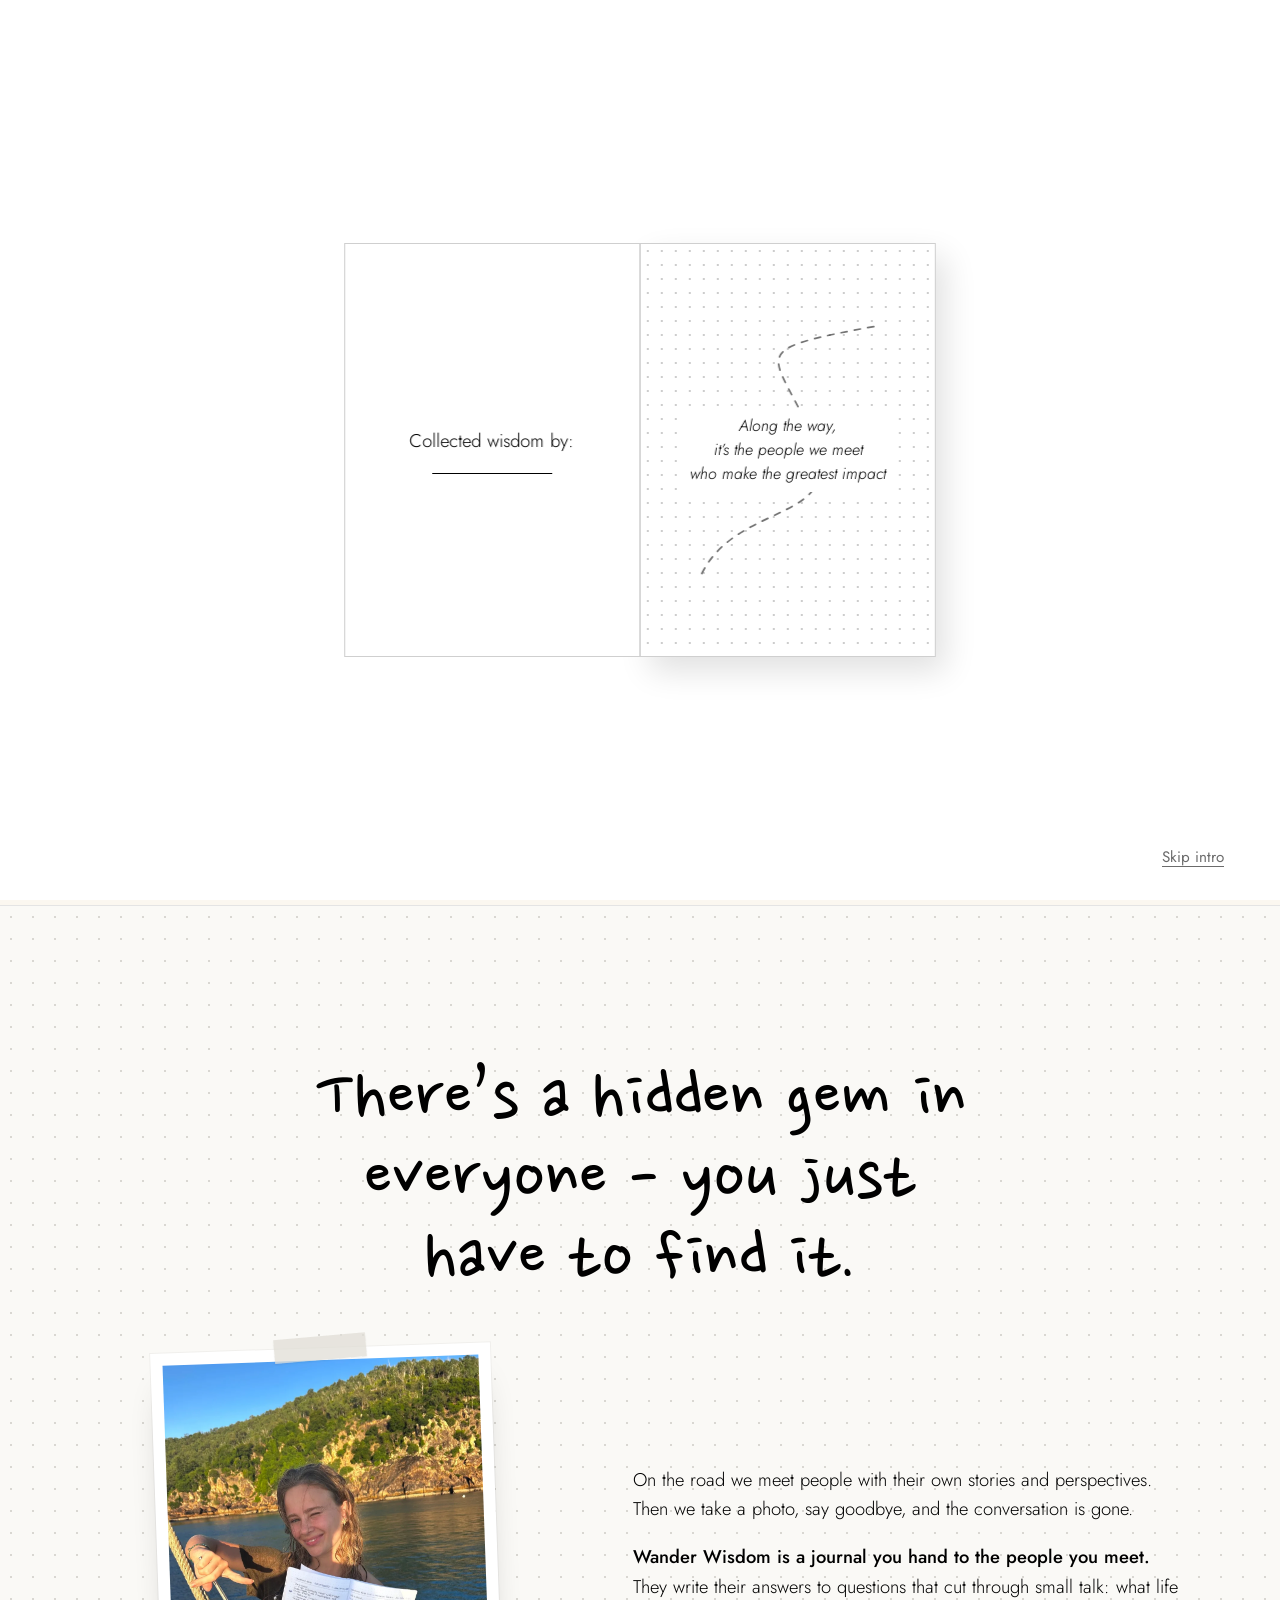
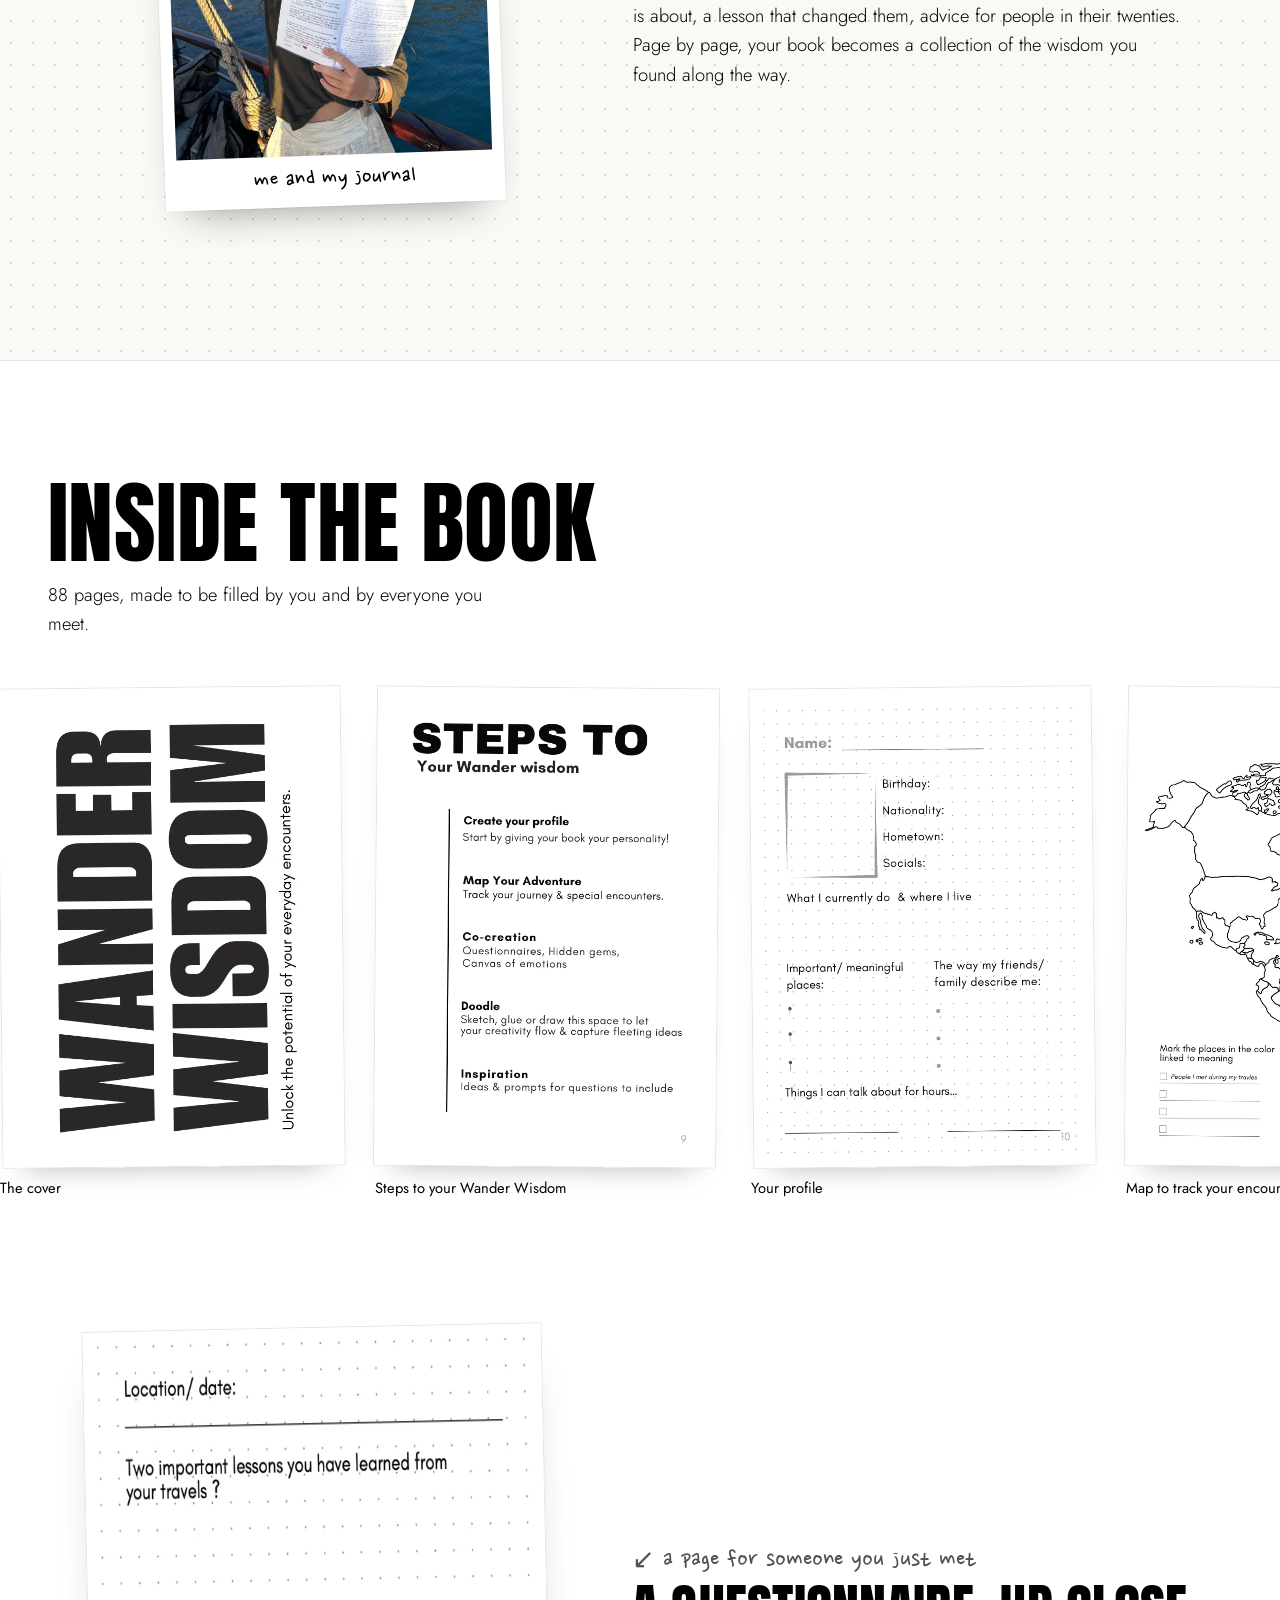
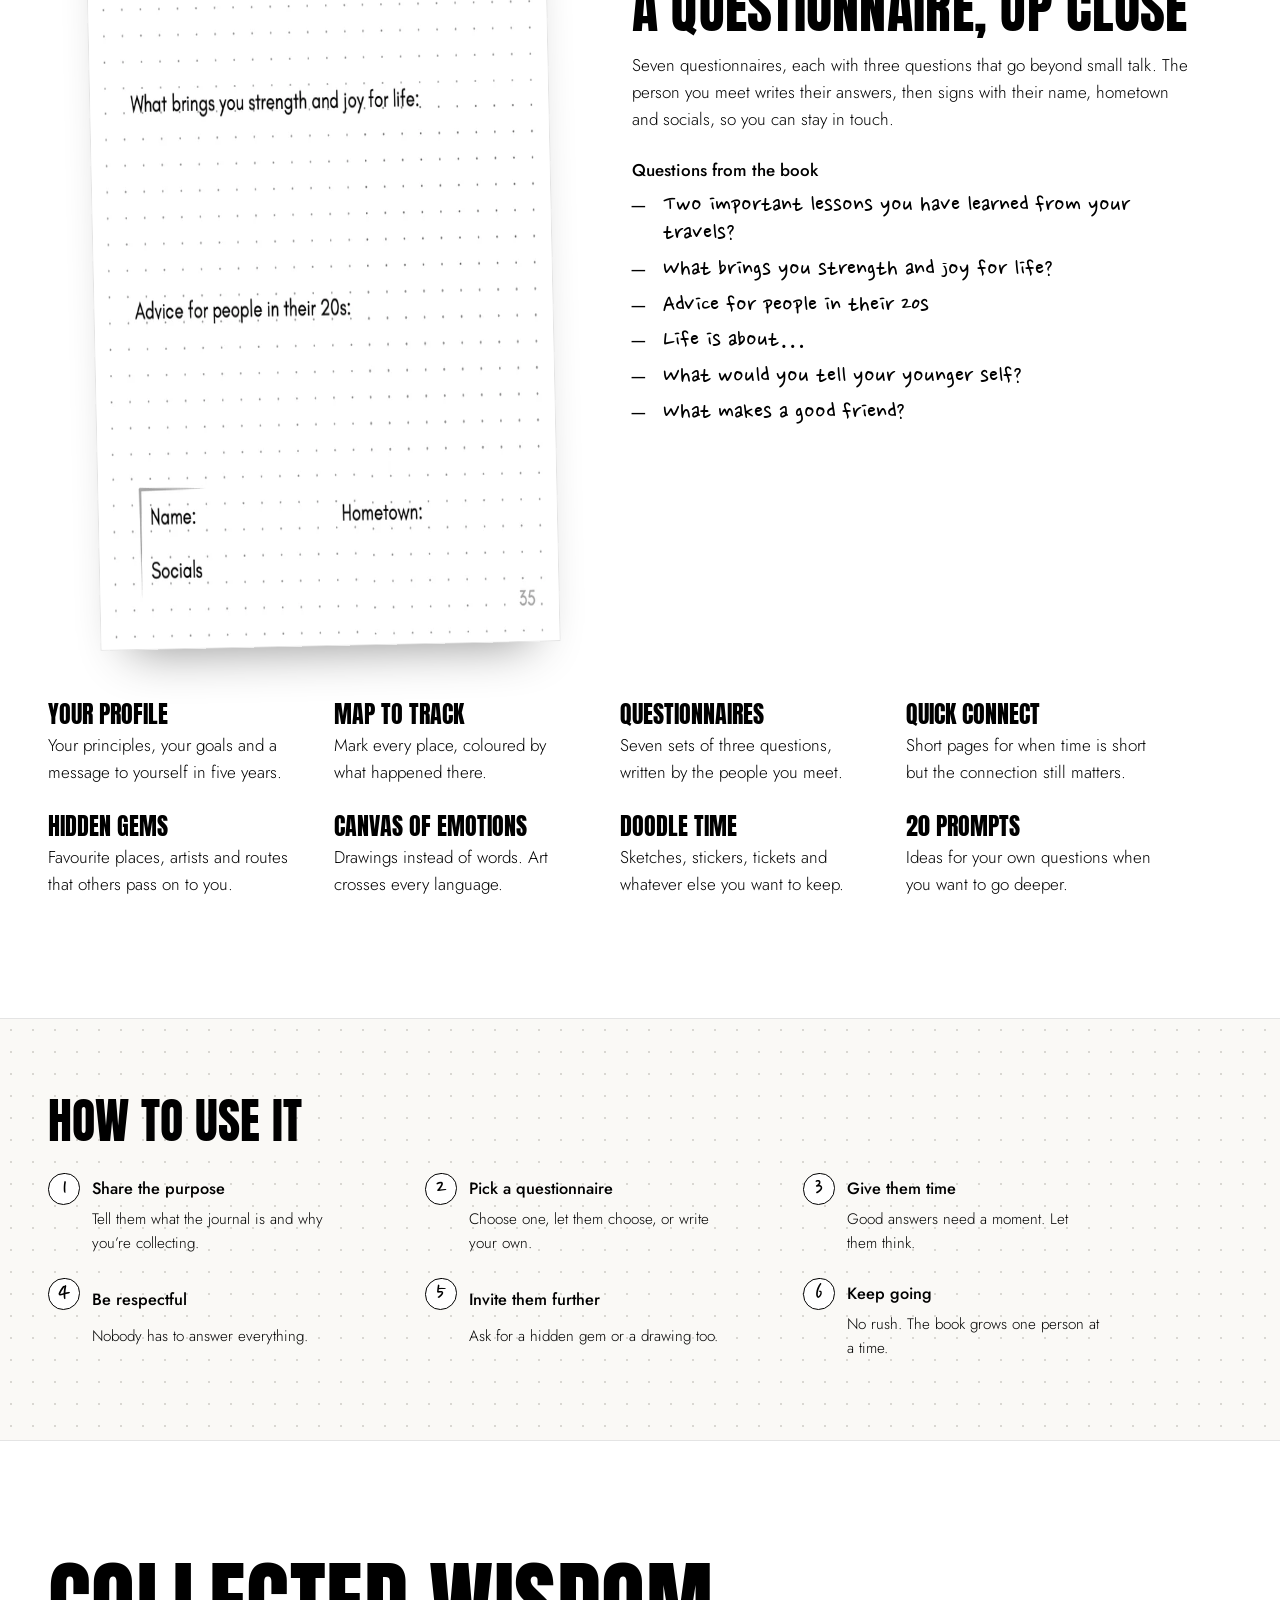
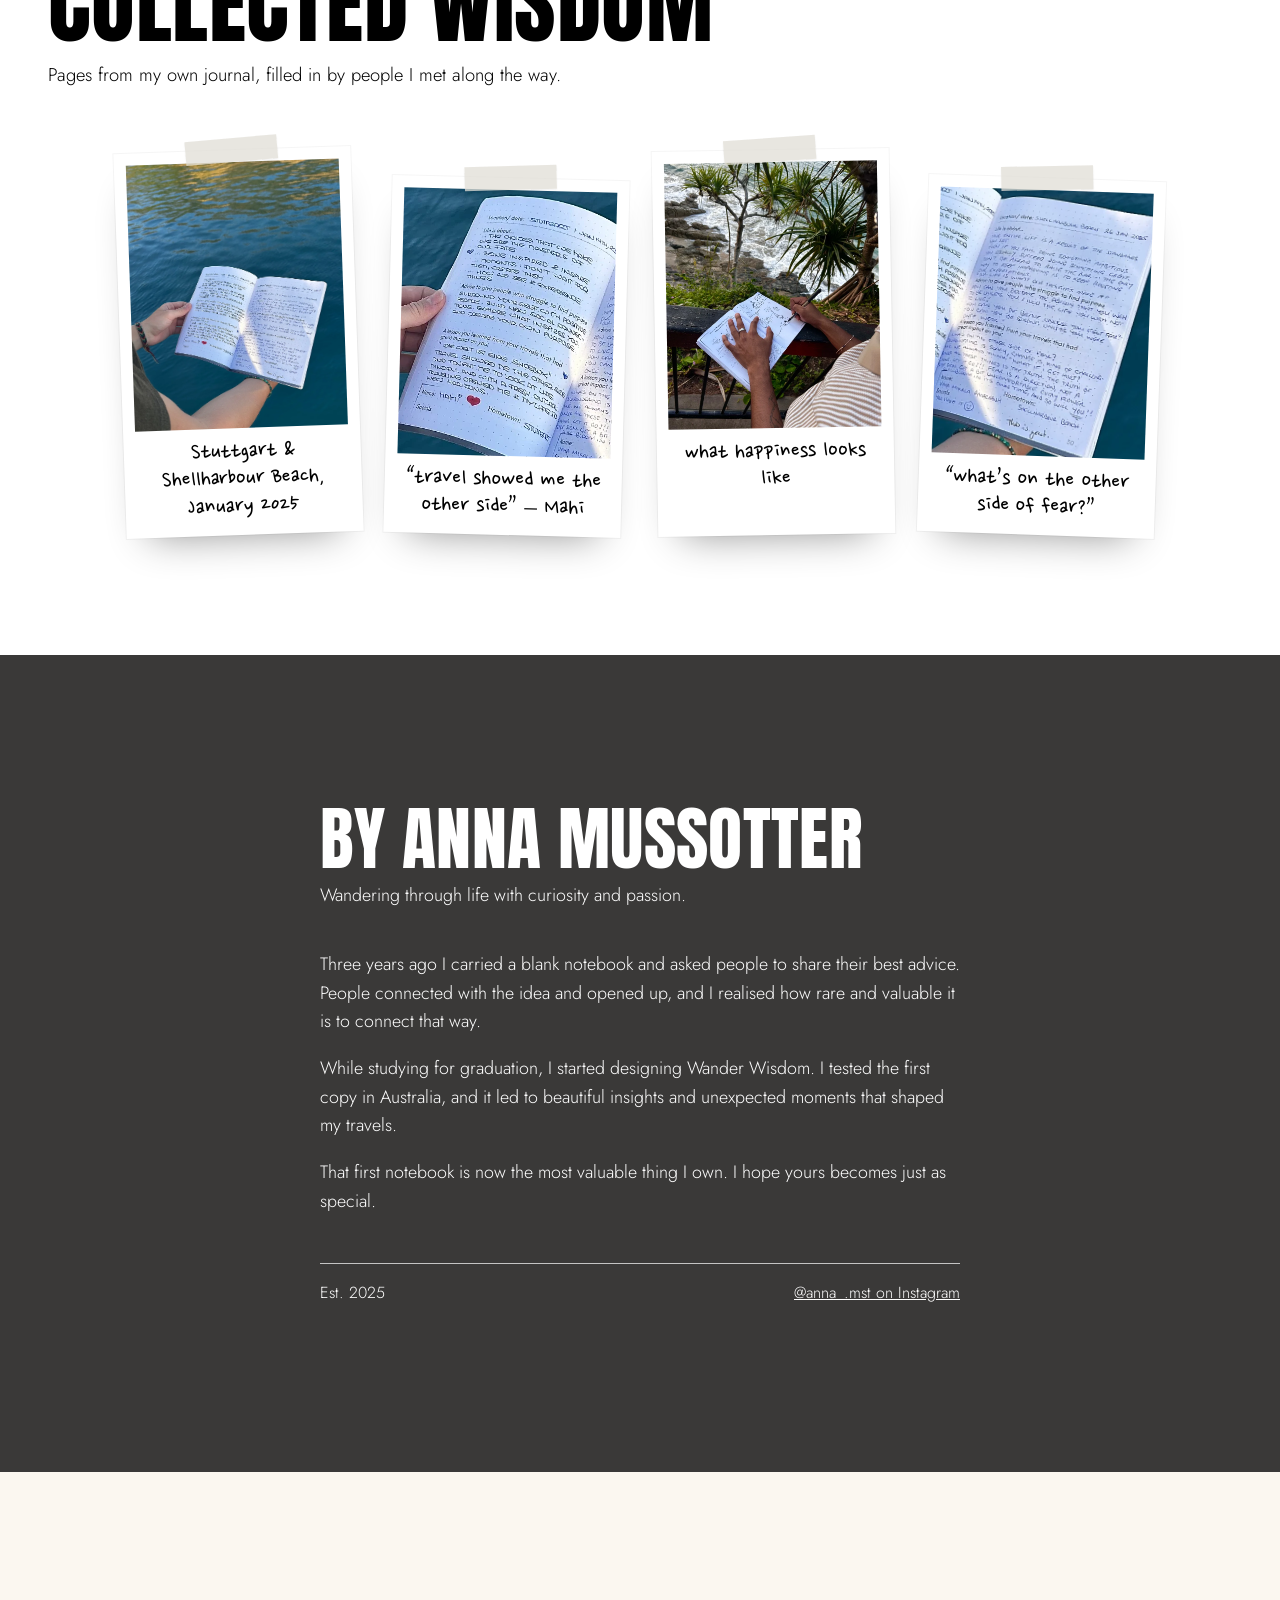
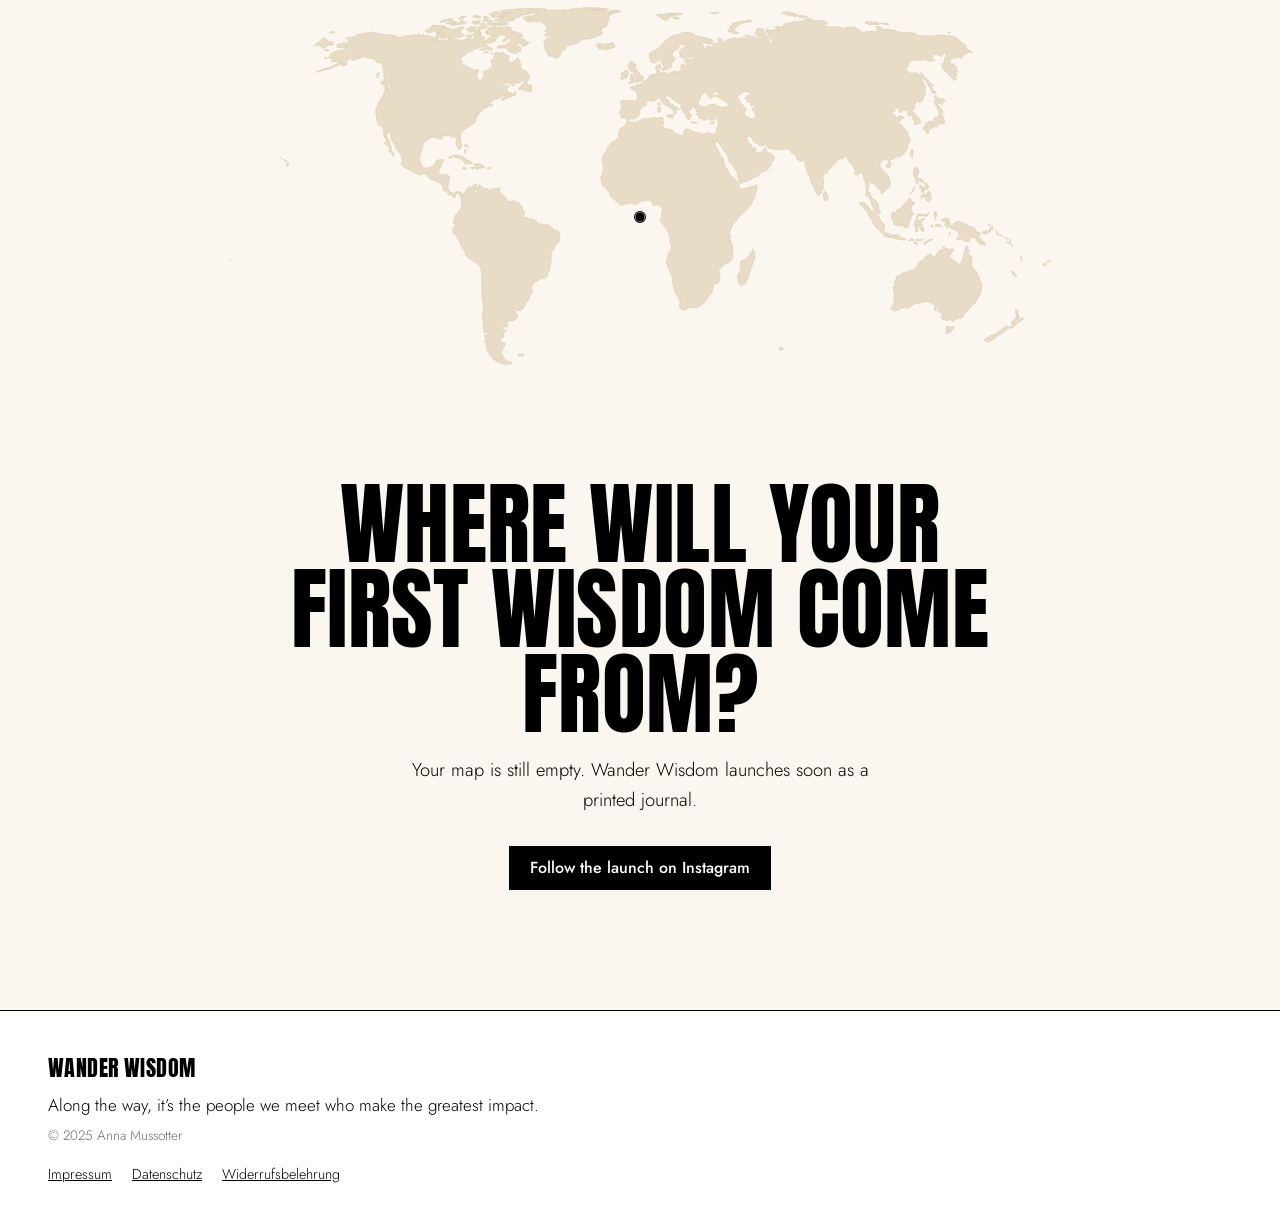
==== commit 61e671f4: "Add Anna's photos, warm beige map and a compact how-to - The idea: photo of Anna with her journal in" ====
--- a/index.html
+++ b/index.html
@@ -44,14 +44,13 @@
   <!-- HERO: map of wisdom -->
   <section class="hero" id="top" aria-label="Map of people and their wisdom">
     <div class="map-wrap">
-      <svg class="map" viewBox="0 0 1000 500" role="img" aria-labelledby="mapTitle">
-        <title id="mapTitle">World map with the places where people wrote in the journal</title>
+      <svg class="map" viewBox="0 0 1000 500" role="img" aria-label="World map with the places where people wrote in the journal">
         <defs>
           <mask id="routeReveal">
             <path class="route-mask" d="" />
           </mask>
         </defs>
-        <path class="land" d="M356 20h0M364 20h0M372 20h0M380 20h0M388 20h0M428 20h0M436 20h0M444 20h0M964 20h0M972 20h0M980 20h0M988 20h0M996 20h0M44 28h0M340 28h0M348 28h0M356 28h0M364 28h0M372 28h0M380 28h0M388 28h0M396 28h0M404 28h0M412 28h0M420 28h0M428 28h0M436 28h0M444 28h0M452 28h0M460 28h0M524 28h0M532 28h0M540 28h0M684 28h0M956 28h0M964 28h0M988 28h0M996 28h0M4 36h0M12 36h0M20 36h0M28 36h0M36 36h0M92 36h0M292 36h0M324 36h0M332 36h0M340 36h0M348 36h0M396 36h0M404 36h0M412 36h0M420 36h0M428 36h0M436 36h0M444 36h0M452 36h0M460 36h0M604 36h0M660 36h0M668 36h0M676 36h0M684 36h0M692 36h0M700 36h0M756 36h0M956 36h0M988 36h0M996 36h0M4 44h0M12 44h0M20 44h0M28 44h0M36 44h0M44 44h0M52 44h0M60 44h0M68 44h0M84 44h0M92 44h0M100 44h0M268 44h0M276 44h0M284 44h0M292 44h0M300 44h0M332 44h0M340 44h0M348 44h0M356 44h0M396 44h0M404 44h0M412 44h0M420 44h0M428 44h0M436 44h0M444 44h0M452 44h0M604 44h0M636 44h0M652 44h0M660 44h0M668 44h0M676 44h0M684 44h0M692 44h0M700 44h0M708 44h0M716 44h0M724 44h0M732 44h0M740 44h0M764 44h0M772 44h0M780 44h0M844 44h0M964 44h0M972 44h0M980 44h0M996 44h0M4 52h0M12 52h0M20 52h0M28 52h0M36 52h0M44 52h0M52 52h0M60 52h0M68 52h0M76 52h0M84 52h0M92 52h0M100 52h0M108 52h0M116 52h0M124 52h0M132 52h0M140 52h0M148 52h0M180 52h0M188 52h0M196 52h0M204 52h0M212 52h0M220 52h0M228 52h0M236 52h0M244 52h0M252 52h0M260 52h0M268 52h0M276 52h0M292 52h0M308 52h0M316 52h0M324 52h0M332 52h0M356 52h0M364 52h0M404 52h0M412 52h0M420 52h0M428 52h0M436 52h0M532 52h0M540 52h0M548 52h0M556 52h0M564 52h0M572 52h0M588 52h0M604 52h0M612 52h0M620 52h0M628 52h0M636 52h0M644 52h0M652 52h0M660 52h0M668 52h0M676 52h0M684 52h0M692 52h0M700 52h0M708 52h0M716 52h0M724 52h0M732 52h0M740 52h0M748 52h0M756 52h0M764 52h0M772 52h0M780 52h0M788 52h0M796 52h0M804 52h0M812 52h0M820 52h0M828 52h0M836 52h0M844 52h0M852 52h0M884 52h0M892 52h0M900 52h0M908 52h0M916 52h0M924 52h0M932 52h0M940 52h0M948 52h0M956 52h0M964 52h0M972 52h0M980 52h0M996 52h0M4 60h0M12 60h0M20 60h0M28 60h0M36 60h0M44 60h0M52 60h0M60 60h0M68 60h0M76 60h0M84 60h0M92 60h0M100 60h0M108 60h0M116 60h0M124 60h0M132 60h0M148 60h0M164 60h0M172 60h0M180 60h0M188 60h0M196 60h0M204 60h0M212 60h0M220 60h0M228 60h0M236 60h0M244 60h0M252 60h0M260 60h0M268 60h0M276 60h0M284 60h0M292 60h0M300 60h0M308 60h0M316 60h0M324 60h0M348 60h0M356 60h0M364 60h0M396 60h0M404 60h0M412 60h0M460 60h0M468 60h0M524 60h0M532 60h0M540 60h0M556 60h0M564 60h0M588 60h0M596 60h0M604 60h0M612 60h0M620 60h0M628 60h0M636 60h0M644 60h0M652 60h0M660 60h0M668 60h0M676 60h0M684 60h0M692 60h0M700 60h0M708 60h0M716 60h0M724 60h0M732 60h0M740 60h0M748 60h0M756 60h0M764 60h0M772 60h0M780 60h0M788 60h0M796 60h0M804 60h0M812 60h0M820 60h0M828 60h0M836 60h0M844 60h0M852 60h0M860 60h0M876 60h0M892 60h0M900 60h0M908 60h0M916 60h0M924 60h0M932 60h0M940 60h0M948 60h0M956 60h0M964 60h0M972 60h0M980 60h0M988 60h0M996 60h0M4 68h0M12 68h0M20 68h0M28 68h0M36 68h0M44 68h0M52 68h0M60 68h0M68 68h0M76 68h0M84 68h0M92 68h0M100 68h0M108 68h0M116 68h0M164 68h0M172 68h0M180 68h0M188 68h0M196 68h0M204 68h0M212 68h0M220 68h0M228 68h0M236 68h0M244 68h0M252 68h0M260 68h0M268 68h0M276 68h0M284 68h0M292 68h0M300 68h0M340 68h0M348 68h0M404 68h0M412 68h0M516 68h0M524 68h0M532 68h0M548 68h0M556 68h0M564 68h0M572 68h0M580 68h0M588 68h0M596 68h0M604 68h0M612 68h0M620 68h0M628 68h0M636 68h0M644 68h0M652 68h0M660 68h0M668 68h0M676 68h0M684 68h0M692 68h0M700 68h0M708 68h0M716 68h0M724 68h0M732 68h0M740 68h0M748 68h0M756 68h0M764 68h0M772 68h0M780 68h0M788 68h0M796 68h0M804 68h0M812 68h0M820 68h0M828 68h0M836 68h0M844 68h0M852 68h0M860 68h0M908 68h0M916 68h0M924 68h0M932 68h0M940 68h0M948 68h0M956 68h0M964 68h0M972 68h0M980 68h0M988 68h0M996 68h0M4 76h0M12 76h0M20 76h0M28 76h0M36 76h0M60 76h0M84 76h0M164 76h0M172 76h0M212 76h0M220 76h0M228 76h0M236 76h0M244 76h0M252 76h0M260 76h0M268 76h0M276 76h0M284 76h0M292 76h0M340 76h0M348 76h0M364 76h0M516 76h0M524 76h0M532 76h0M556 76h0M564 76h0M572 76h0M580 76h0M588 76h0M596 76h0M604 76h0M612 76h0M620 76h0M628 76h0M636 76h0M644 76h0M652 76h0M660 76h0M668 76h0M676 76h0M684 76h0M692 76h0M700 76h0M708 76h0M716 76h0M724 76h0M732 76h0M740 76h0M748 76h0M756 76h0M764 76h0M772 76h0M780 76h0M788 76h0M796 76h0M820 76h0M844 76h0M924 76h0M932 76h0M972 76h0M980 76h0M988 76h0M996 76h0M4 84h0M12 84h0M60 84h0M68 84h0M156 84h0M220 84h0M228 84h0M236 84h0M244 84h0M252 84h0M260 84h0M268 84h0M276 84h0M284 84h0M292 84h0M300 84h0M308 84h0M340 84h0M348 84h0M356 84h0M364 84h0M492 84h0M532 84h0M548 84h0M556 84h0M564 84h0M572 84h0M580 84h0M588 84h0M596 84h0M604 84h0M612 84h0M620 84h0M628 84h0M636 84h0M644 84h0M652 84h0M660 84h0M668 84h0M676 84h0M684 84h0M692 84h0M700 84h0M708 84h0M716 84h0M724 84h0M732 84h0M740 84h0M748 84h0M756 84h0M764 84h0M772 84h0M780 84h0M788 84h0M796 84h0M844 84h0M932 84h0M996 84h0M4 92h0M12 92h0M52 92h0M60 92h0M220 92h0M228 92h0M236 92h0M244 92h0M252 92h0M260 92h0M268 92h0M276 92h0M284 92h0M292 92h0M300 92h0M308 92h0M316 92h0M332 92h0M340 92h0M348 92h0M356 92h0M364 92h0M372 92h0M484 92h0M492 92h0M500 92h0M516 92h0M524 92h0M532 92h0M540 92h0M548 92h0M556 92h0M564 92h0M572 92h0M580 92h0M588 92h0M596 92h0M604 92h0M612 92h0M620 92h0M628 92h0M636 92h0M644 92h0M652 92h0M660 92h0M668 92h0M676 92h0M684 92h0M692 92h0M700 92h0M708 92h0M716 92h0M724 92h0M732 92h0M740 92h0M748 92h0M756 92h0M764 92h0M772 92h0M780 92h0M788 92h0M796 92h0M804 92h0M844 92h0M852 92h0M4 100h0M220 100h0M228 100h0M236 100h0M244 100h0M252 100h0M260 100h0M268 100h0M276 100h0M284 100h0M292 100h0M300 100h0M308 100h0M316 100h0M324 100h0M332 100h0M340 100h0M348 100h0M356 100h0M364 100h0M372 100h0M492 100h0M508 100h0M516 100h0M524 100h0M532 100h0M540 100h0M548 100h0M556 100h0M564 100h0M572 100h0M580 100h0M588 100h0M596 100h0M604 100h0M612 100h0M620 100h0M628 100h0M636 100h0M644 100h0M652 100h0M660 100h0M668 100h0M676 100h0M684 100h0M692 100h0M700 100h0M708 100h0M716 100h0M724 100h0M732 100h0M740 100h0M748 100h0M756 100h0M764 100h0M772 100h0M780 100h0M788 100h0M796 100h0M804 100h0M812 100h0M820 100h0M220 108h0M228 108h0M236 108h0M244 108h0M252 108h0M260 108h0M268 108h0M276 108h0M284 108h0M292 108h0M300 108h0M308 108h0M316 108h0M324 108h0M332 108h0M340 108h0M348 108h0M372 108h0M492 108h0M500 108h0M508 108h0M516 108h0M524 108h0M532 108h0M540 108h0M548 108h0M556 108h0M564 108h0M572 108h0M580 108h0M588 108h0M596 108h0M604 108h0M612 108h0M620 108h0M628 108h0M636 108h0M644 108h0M652 108h0M660 108h0M668 108h0M676 108h0M684 108h0M692 108h0M700 108h0M708 108h0M716 108h0M724 108h0M732 108h0M740 108h0M748 108h0M756 108h0M764 108h0M772 108h0M780 108h0M788 108h0M796 108h0M804 108h0M812 108h0M220 116h0M228 116h0M236 116h0M244 116h0M252 116h0M260 116h0M268 116h0M276 116h0M284 116h0M292 116h0M300 116h0M308 116h0M316 116h0M324 116h0M332 116h0M340 116h0M356 116h0M500 116h0M508 116h0M516 116h0M524 116h0M532 116h0M540 116h0M548 116h0M556 116h0M564 116h0M580 116h0M588 116h0M596 116h0M604 116h0M620 116h0M628 116h0M636 116h0M644 116h0M652 116h0M660 116h0M668 116h0M676 116h0M684 116h0M692 116h0M700 116h0M708 116h0M716 116h0M724 116h0M732 116h0M740 116h0M748 116h0M756 116h0M764 116h0M772 116h0M780 116h0M788 116h0M796 116h0M804 116h0M812 116h0M828 116h0M212 124h0M220 124h0M228 124h0M236 124h0M244 124h0M252 124h0M260 124h0M268 124h0M276 124h0M284 124h0M292 124h0M300 124h0M308 124h0M316 124h0M324 124h0M332 124h0M484 124h0M492 124h0M500 124h0M532 124h0M548 124h0M556 124h0M564 124h0M604 124h0M612 124h0M628 124h0M636 124h0M644 124h0M652 124h0M660 124h0M668 124h0M676 124h0M684 124h0M692 124h0M700 124h0M708 124h0M716 124h0M724 124h0M732 124h0M740 124h0M748 124h0M756 124h0M764 124h0M772 124h0M780 124h0M788 124h0M796 124h0M804 124h0M828 124h0M212 132h0M220 132h0M228 132h0M236 132h0M244 132h0M252 132h0M260 132h0M268 132h0M276 132h0M284 132h0M292 132h0M300 132h0M308 132h0M316 132h0M324 132h0M484 132h0M492 132h0M548 132h0M564 132h0M572 132h0M580 132h0M588 132h0M596 132h0M604 132h0M612 132h0M628 132h0M636 132h0M644 132h0M652 132h0M660 132h0M668 132h0M676 132h0M684 132h0M692 132h0M700 132h0M708 132h0M716 132h0M724 132h0M732 132h0M740 132h0M748 132h0M756 132h0M764 132h0M772 132h0M780 132h0M788 132h0M796 132h0M836 132h0M212 140h0M220 140h0M228 140h0M236 140h0M244 140h0M252 140h0M260 140h0M268 140h0M276 140h0M284 140h0M292 140h0M300 140h0M308 140h0M316 140h0M492 140h0M516 140h0M524 140h0M572 140h0M580 140h0M588 140h0M596 140h0M604 140h0M612 140h0M620 140h0M636 140h0M644 140h0M652 140h0M660 140h0M668 140h0M676 140h0M684 140h0M692 140h0M700 140h0M708 140h0M716 140h0M724 140h0M732 140h0M740 140h0M748 140h0M756 140h0M764 140h0M772 140h0M780 140h0M788 140h0M804 140h0M828 140h0M836 140h0M212 148h0M220 148h0M228 148h0M236 148h0M244 148h0M252 148h0M260 148h0M268 148h0M276 148h0M284 148h0M292 148h0M300 148h0M308 148h0M484 148h0M492 148h0M500 148h0M508 148h0M516 148h0M524 148h0M588 148h0M596 148h0M604 148h0M612 148h0M620 148h0M628 148h0M636 148h0M644 148h0M652 148h0M660 148h0M668 148h0M676 148h0M684 148h0M692 148h0M700 148h0M708 148h0M716 148h0M724 148h0M732 148h0M740 148h0M748 148h0M756 148h0M764 148h0M772 148h0M780 148h0M788 148h0M820 148h0M828 148h0M228 156h0M236 156h0M244 156h0M252 156h0M260 156h0M268 156h0M276 156h0M284 156h0M292 156h0M300 156h0M484 156h0M492 156h0M500 156h0M508 156h0M516 156h0M524 156h0M532 156h0M556 156h0M564 156h0M588 156h0M596 156h0M604 156h0M612 156h0M620 156h0M628 156h0M636 156h0M644 156h0M652 156h0M660 156h0M668 156h0M676 156h0M684 156h0M692 156h0M700 156h0M708 156h0M716 156h0M724 156h0M732 156h0M740 156h0M748 156h0M756 156h0M764 156h0M772 156h0M780 156h0M788 156h0M796 156h0M820 156h0M220 164h0M228 164h0M236 164h0M244 164h0M252 164h0M260 164h0M300 164h0M476 164h0M484 164h0M492 164h0M500 164h0M508 164h0M516 164h0M524 164h0M532 164h0M540 164h0M548 164h0M556 164h0M564 164h0M572 164h0M580 164h0M588 164h0M596 164h0M604 164h0M612 164h0M628 164h0M636 164h0M644 164h0M652 164h0M660 164h0M668 164h0M676 164h0M684 164h0M692 164h0M700 164h0M708 164h0M716 164h0M724 164h0M732 164h0M740 164h0M748 164h0M756 164h0M764 164h0M772 164h0M780 164h0M788 164h0M796 164h0M236 172h0M244 172h0M252 172h0M300 172h0M468 172h0M476 172h0M484 172h0M492 172h0M500 172h0M508 172h0M516 172h0M524 172h0M532 172h0M540 172h0M548 172h0M556 172h0M564 172h0M572 172h0M580 172h0M596 172h0M604 172h0M612 172h0M620 172h0M644 172h0M652 172h0M660 172h0M668 172h0M676 172h0M684 172h0M692 172h0M700 172h0M708 172h0M716 172h0M724 172h0M732 172h0M740 172h0M748 172h0M756 172h0M764 172h0M772 172h0M780 172h0M788 172h0M796 172h0M236 180h0M244 180h0M252 180h0M460 180h0M468 180h0M476 180h0M484 180h0M492 180h0M500 180h0M508 180h0M516 180h0M524 180h0M532 180h0M540 180h0M548 180h0M556 180h0M564 180h0M572 180h0M580 180h0M588 180h0M604 180h0M612 180h0M620 180h0M628 180h0M636 180h0M644 180h0M676 180h0M684 180h0M692 180h0M700 180h0M708 180h0M716 180h0M724 180h0M732 180h0M740 180h0M748 180h0M756 180h0M764 180h0M772 180h0M780 180h0M788 180h0M236 188h0M244 188h0M252 188h0M276 188h0M308 188h0M460 188h0M468 188h0M476 188h0M484 188h0M492 188h0M500 188h0M508 188h0M516 188h0M524 188h0M532 188h0M540 188h0M548 188h0M556 188h0M564 188h0M572 188h0M580 188h0M588 188h0M604 188h0M612 188h0M620 188h0M628 188h0M636 188h0M644 188h0M684 188h0M692 188h0M700 188h0M708 188h0M716 188h0M732 188h0M740 188h0M748 188h0M756 188h0M764 188h0M244 196h0M252 196h0M260 196h0M268 196h0M276 196h0M316 196h0M332 196h0M460 196h0M468 196h0M476 196h0M484 196h0M492 196h0M500 196h0M508 196h0M516 196h0M524 196h0M532 196h0M540 196h0M548 196h0M556 196h0M564 196h0M572 196h0M580 196h0M588 196h0M596 196h0M612 196h0M620 196h0M628 196h0M636 196h0M692 196h0M700 196h0M708 196h0M740 196h0M748 196h0M756 196h0M764 196h0M268 204h0M276 204h0M284 204h0M460 204h0M468 204h0M476 204h0M484 204h0M492 204h0M500 204h0M508 204h0M516 204h0M524 204h0M532 204h0M540 204h0M548 204h0M556 204h0M564 204h0M572 204h0M580 204h0M588 204h0M596 204h0M612 204h0M620 204h0M628 204h0M692 204h0M700 204h0M748 204h0M756 204h0M764 204h0M772 204h0M284 212h0M460 212h0M468 212h0M476 212h0M484 212h0M492 212h0M500 212h0M508 212h0M516 212h0M524 212h0M532 212h0M540 212h0M548 212h0M556 212h0M564 212h0M572 212h0M580 212h0M588 212h0M596 212h0M604 212h0M612 212h0M692 212h0M700 212h0M764 212h0M772 212h0M284 220h0M308 220h0M316 220h0M324 220h0M332 220h0M340 220h0M468 220h0M476 220h0M484 220h0M492 220h0M500 220h0M508 220h0M516 220h0M524 220h0M532 220h0M540 220h0M548 220h0M556 220h0M564 220h0M572 220h0M580 220h0M588 220h0M596 220h0M604 220h0M612 220h0M620 220h0M628 220h0M700 220h0M772 220h0M804 220h0M308 228h0M316 228h0M324 228h0M332 228h0M340 228h0M348 228h0M468 228h0M476 228h0M484 228h0M492 228h0M500 228h0M508 228h0M516 228h0M524 228h0M532 228h0M540 228h0M548 228h0M556 228h0M564 228h0M572 228h0M580 228h0M588 228h0M596 228h0M604 228h0M612 228h0M620 228h0M708 228h0M756 228h0M820 228h0M308 236h0M316 236h0M324 236h0M332 236h0M340 236h0M348 236h0M356 236h0M364 236h0M516 236h0M524 236h0M532 236h0M540 236h0M548 236h0M556 236h0M564 236h0M572 236h0M580 236h0M588 236h0M596 236h0M604 236h0M612 236h0M620 236h0M748 236h0M764 236h0M796 236h0M300 244h0M308 244h0M316 244h0M324 244h0M332 244h0M340 244h0M348 244h0M356 244h0M364 244h0M532 244h0M540 244h0M548 244h0M556 244h0M564 244h0M572 244h0M580 244h0M588 244h0M596 244h0M604 244h0M612 244h0M756 244h0M764 244h0M788 244h0M796 244h0M828 244h0M300 252h0M308 252h0M316 252h0M324 252h0M332 252h0M340 252h0M348 252h0M356 252h0M364 252h0M372 252h0M524 252h0M532 252h0M540 252h0M548 252h0M556 252h0M564 252h0M572 252h0M580 252h0M588 252h0M596 252h0M604 252h0M764 252h0M788 252h0M796 252h0M300 260h0M308 260h0M316 260h0M324 260h0M332 260h0M340 260h0M348 260h0M356 260h0M364 260h0M372 260h0M380 260h0M388 260h0M396 260h0M532 260h0M540 260h0M548 260h0M556 260h0M564 260h0M572 260h0M580 260h0M588 260h0M596 260h0M764 260h0M788 260h0M796 260h0M812 260h0M828 260h0M844 260h0M852 260h0M860 260h0M300 268h0M308 268h0M316 268h0M324 268h0M332 268h0M340 268h0M348 268h0M356 268h0M364 268h0M372 268h0M380 268h0M388 268h0M396 268h0M404 268h0M532 268h0M540 268h0M548 268h0M556 268h0M564 268h0M572 268h0M580 268h0M588 268h0M596 268h0M772 268h0M844 268h0M860 268h0M868 268h0M876 268h0M884 268h0M300 276h0M308 276h0M316 276h0M324 276h0M332 276h0M340 276h0M348 276h0M356 276h0M364 276h0M372 276h0M380 276h0M388 276h0M396 276h0M404 276h0M540 276h0M548 276h0M556 276h0M564 276h0M572 276h0M580 276h0M588 276h0M596 276h0M812 276h0M820 276h0M860 276h0M876 276h0M308 284h0M316 284h0M324 284h0M332 284h0M340 284h0M348 284h0M356 284h0M364 284h0M372 284h0M380 284h0M388 284h0M396 284h0M404 284h0M540 284h0M548 284h0M556 284h0M564 284h0M572 284h0M580 284h0M588 284h0M596 284h0M308 292h0M316 292h0M324 292h0M332 292h0M340 292h0M348 292h0M356 292h0M364 292h0M372 292h0M380 292h0M388 292h0M396 292h0M532 292h0M540 292h0M548 292h0M556 292h0M564 292h0M572 292h0M580 292h0M588 292h0M596 292h0M836 292h0M844 292h0M860 292h0M324 300h0M332 300h0M340 300h0M348 300h0M356 300h0M364 300h0M372 300h0M380 300h0M388 300h0M396 300h0M532 300h0M540 300h0M548 300h0M556 300h0M564 300h0M572 300h0M580 300h0M588 300h0M596 300h0M620 300h0M820 300h0M828 300h0M836 300h0M844 300h0M860 300h0M868 300h0M324 308h0M332 308h0M340 308h0M348 308h0M356 308h0M364 308h0M372 308h0M380 308h0M388 308h0M396 308h0M540 308h0M548 308h0M556 308h0M564 308h0M572 308h0M580 308h0M588 308h0M612 308h0M620 308h0M812 308h0M820 308h0M828 308h0M836 308h0M844 308h0M852 308h0M860 308h0M868 308h0M332 316h0M340 316h0M348 316h0M356 316h0M364 316h0M372 316h0M380 316h0M388 316h0M396 316h0M540 316h0M548 316h0M556 316h0M564 316h0M572 316h0M580 316h0M588 316h0M612 316h0M620 316h0M788 316h0M796 316h0M804 316h0M812 316h0M820 316h0M828 316h0M836 316h0M844 316h0M852 316h0M860 316h0M868 316h0M876 316h0M332 324h0M340 324h0M348 324h0M356 324h0M364 324h0M372 324h0M380 324h0M540 324h0M548 324h0M556 324h0M564 324h0M572 324h0M580 324h0M612 324h0M788 324h0M796 324h0M804 324h0M812 324h0M820 324h0M828 324h0M836 324h0M844 324h0M852 324h0M860 324h0M868 324h0M876 324h0M332 332h0M340 332h0M348 332h0M356 332h0M364 332h0M372 332h0M540 332h0M548 332h0M556 332h0M564 332h0M572 332h0M580 332h0M788 332h0M796 332h0M804 332h0M812 332h0M820 332h0M828 332h0M836 332h0M844 332h0M852 332h0M860 332h0M868 332h0M876 332h0M332 340h0M340 340h0M348 340h0M356 340h0M364 340h0M372 340h0M548 340h0M556 340h0M564 340h0M572 340h0M788 340h0M796 340h0M804 340h0M812 340h0M820 340h0M828 340h0M836 340h0M844 340h0M852 340h0M860 340h0M868 340h0M332 348h0M340 348h0M348 348h0M356 348h0M364 348h0M372 348h0M548 348h0M556 348h0M564 348h0M788 348h0M796 348h0M828 348h0M836 348h0M844 348h0M852 348h0M860 348h0M868 348h0M52 356h0M332 356h0M340 356h0M348 356h0M356 356h0M836 356h0M844 356h0M852 356h0M860 356h0M60 364h0M332 364h0M340 364h0M348 364h0M356 364h0M924 364h0M332 372h0M340 372h0M60 380h0M332 380h0M340 380h0M348 380h0M900 380h0M60 388h0M332 388h0M340 388h0M332 396h0M340 396h0M340 404h0M348 412h0M356 412h0" />
+        <path class="land" d="M351.4,409.3L354.8,411L358.1,411.6L357.6,413.1L355.6,413.2L354.2,412.2L353.8,413.3L352.3,414.2L349.8,413.9L347.9,413L345.5,412.6L342.2,411.1L339.4,409.6L335.2,406.4L337.2,407L341,408.9L344.3,409.9L344.9,408.6L345,406.7L346.6,405.5L348.3,405.8L349.6,407.1ZM369.3,401.5L371.5,402.7L371.1,403.7L368.3,404.6L367,403.6L365.5,404.9L364,403.6L366.2,401.9L368.3,402.6ZM658.2,397.5L654.7,397.7L655.1,396.1L655.8,394.9L656.1,394.4L657.3,395.3L659.3,395.6L659.2,396.2ZM842.7,371.4L844.4,372.4L845.9,372L848.1,371.5L849.4,371.7L847.6,375.2L846.3,376.2L844.7,378.6L844.3,377.8L841.6,379.8L841.2,379.6L839.8,379.6L839.8,377L840.5,375.1L840.5,372.5L841.3,371.2ZM907.6,371.8L907.3,373L909.8,371.8L909.7,373.1L908.9,374.3L907.1,375.7L904.2,377.9L902.2,379L902.1,380.5L900.3,380.5L897.5,381.6L895.6,383.5L892.2,386.5L889.5,387.8L887.7,388.6L885.7,388.5L884.9,387.6L882.5,387.4L882.9,386.3L885.6,384.1L890.5,381.2L892.3,380.7L894.7,379.6L897.7,378L900.1,376.5L902.6,374.3L904,373.6L905.3,371.9L907.8,370.5ZM919.6,357.7L919.6,360.8L920.8,358.8L921.4,359.6L920.5,361.8L921.9,362.8L923.3,363L925.4,361.9L926.4,362.2L924.2,364.9L922.5,366.6L920.7,366.5L919.5,367.4L919,368.7L918.3,369.3L916.4,370.9L913.9,372.9L911.4,374.1L911.4,373.3L910.7,372.9L913.6,370.4L913.9,368.8L912,367.6L912.7,366.5L915.1,365.5L916.8,363.2L917.8,361.3L917.9,359.3L918.3,358.8L917.8,357.6L917.3,354.9L917.4,352.8L918.4,352.6L918.9,354.2L920.3,355ZM918.6,315.9L917.5,316.6L916.3,315.8L914.9,314.4L913.8,312.9L912.7,310.8L912.6,309.7L913.7,309.8L914.8,310.8L915.7,311.8L916.2,312.6L917.8,314.5ZM951,301.5L951.6,302.4L950.8,303.9L949.1,304.3L947.8,304L947.9,302.6L949.2,301.6L950.2,302ZM955.6,299.2L953.9,299.9L952.1,300.5L952,299.4L953.4,298.8L954.3,298.6L956,297.7L955.6,299.2ZM44,297.7L44,297.7L44.5,297.6L44.5,299L44.4,299.2L44.4,299.2L44.4,299.2L44,297.7ZM924.9,298.9L924,299.3L923.5,298L923.7,297.2ZM924,294.3L924,296.7L923.4,296.4L922.8,296.5L922.6,295.7L923,293.4ZM627.3,290.2L627.5,293.8L628,295.2L627.7,296.6L627.2,297.5L626.4,295.8L625.9,296.6L626.2,298.9L625.9,300.1L625.2,300.8L624.8,303.3L623.6,306.8L622,310.9L620,316.6L618.7,320.7L617.2,324.2L615.1,324.9L612.8,326.1L611.5,325.4L609.6,324.3L609.1,322.7L609.1,320.1L608.4,317.7L608.4,315.6L609,313.4L610.2,312.9L610.3,311.9L611.6,309.6L612,307.7L611.5,306.3L611.2,304.5L611.1,301.7L612.1,300L612.6,298.2L613.8,298L615.3,297.4L616.3,296.9L617.4,296.9L618.9,295.2L621.1,293.3L622,291.8L621.7,290.6L622.7,290.9L624.2,288.9L624.4,287.1L625.3,285.7L626.1,287L626.7,288.3ZM864.9,290.9L865.4,293.2L867.2,292.1L867.9,293.3L868.9,294.5L868.4,295.8L868.4,298.4L868.5,299.8L869.1,300.2L869.3,302.8L868.7,304.3L869.1,306.3L871.4,307.9L872.9,309.3L874.2,310.6L873.7,311.3L874.7,313.2L874.8,316.4L876,315.8L876.6,317.1L877.4,316.6L876.9,319.8L878.2,321.6L879,322.7L880.2,325.1L880.1,327.5L879.6,329.3L878.8,331.1L879,333.6L877.9,336.3L877,337.7L875.3,340.3L874.7,342L873.3,344.2L871.1,346.9L868.7,348.4L866.8,350.7L865.4,352.2L863.5,354.7L861.9,356.2L860.3,358.4L859,360.5L858.6,361.4L856.8,362.5L854.1,362.6L851.3,363.8L849.6,364.9L847.5,366.2L846.2,364.9L845,364.4L846.1,362.8L844.5,363.4L841.4,365.5L839.8,364.7L838.6,364.3L837.4,364.1L835.5,363.2L834.8,361.4L835.3,359.1L835.4,357.6L834.8,356.4L832.6,356L834,354.6L834.3,352.4L832.3,354.4L829.9,355L831.9,353.3L832.9,351.6L834.4,350.2L835.1,347.9L832.1,350.5L830.2,351.5L828.3,353.9L826.9,352.7L827.6,351.1L827,348.9L826.1,347.8L826.8,347.1L824.3,345.3L822.7,345.2L820.8,343.8L816.4,344L812.8,345.1L809.7,346.1L807.4,345.9L804.3,347.4L802,348.1L801,349.7L799.7,350.9L797.6,351L796,351.2L794,350.7L792.2,351L790.4,351.2L788.4,352.7L787.8,352.6L786.3,353.5L784.8,354.4L783.1,354.3L781.4,354.3L779.5,352.4L778.4,351.8L779,350.1L780.4,349.7L781,349L781.3,347.9L782.2,345.9L782.5,344.1L782.1,341.1L782.2,339.4L782.8,337.7L782.4,335.7L782.6,334.8L781.8,333.7L782.1,331.3L781.3,329L781.3,327.7L782,329L781.9,326.2L782.9,327.1L783.4,328.2L783.7,326.7L783,324.3L783,323.4L782.6,322.5L783.3,320.8L783.9,320L784.6,318.6L784.7,316.8L786.2,314.7L785.9,316.9L787.4,314.9L789.6,313.9L791.1,312.6L793.3,311.5L794.4,311.3L795.1,311.7L797.3,310.5L798.9,310.2L799.4,309.6L800.1,309.3L801.5,309.4L804.3,308.5L805.9,307.2L806.8,305.6L808.6,304.1L808.9,302.9L809.3,301.2L811.5,298.7L812.1,301.3L813.3,300.7L812.6,299.3L813.6,297.8L814.7,298.5L815.3,296.2L816.9,294.8L817.7,293.6L819.1,293.1L819.2,292.2L820.3,292.6L820.5,291.9L821.6,291.4L822.9,291L824.6,292.4L825.7,294.1L827.3,294.2L828.9,294.4L828.6,292.8L830.2,290.4L831.4,289.7L831.1,288.9L832.5,287.2L834.2,286.2L835.4,286.5L837.6,286L837.8,284.4L836,283.5L837.4,283L839,283.8L840.2,285L842.3,285.7L843,285.4L844.5,286.4L846.1,285.5L847,285.8L847.7,285.2L848.7,286.7L847.8,288.3L846.6,289.5L845.7,289.6L845.9,290.7L844.9,292.2L843.8,293.7L843.8,294.5L845.5,296.2L847.3,297.1L848.5,298.2L850,299.9L850.7,299.9L851.8,300.7L852.1,301.6L854.3,302.6L856.1,301.6L857,300L857.7,298.7L858.3,297L859.5,294.7L859.4,293.2L859.7,292.4L859.7,290.7L860.4,288.4L861,287.8L860.7,286.8L861.5,285.3L862.2,283.6L862.4,282.8L863.5,281.7L864,283.1L864,285L864.6,285.3L864.5,286.6L865.2,288.1L865.1,289.8ZM913.6,281.1L914.1,282.1L912.4,282.1L911.6,280.3L913.1,281ZM808,280.4L806.9,280.4L803.8,278.4L806.2,277.8L807.5,278.7L808.3,279.6ZM910.6,279.3L909.6,279.4L908.1,279.1L907.6,278.6L907.9,277.4L909.5,277.9L910.3,278.5ZM912.8,278.5L912.3,279L910.8,276.5L910.4,274.7L911.3,274.7L911.9,277.1ZM817.6,280.1L815.3,280.7L815,280.4L815.4,279.4L816.6,277.6L819.3,276.4L819.6,275.7L821.9,275L823.7,274.9L824.5,274.5L825.4,274.9L824.4,275.7L821.7,277L819.4,277.9ZM801.4,274L802.2,274.8L803.9,274.6L804.4,275.8L801.4,276.4L799.6,276.8L798.2,276.8L799.2,275.1L800.6,275.1ZM814.2,274L813.7,275.7L809.8,276.5L806.4,276.1L806.5,275.1L808.6,274.4L810.1,275.3L811.8,275.1ZM908.6,274.7L908.7,275.3L906.8,274.1L905.5,273L904.6,272L905,271.7L906.2,272.4L908.1,273.8ZM902.9,271.8L902.4,272L901.4,271.3L900.4,270.1L900.6,269.6L902,270.8ZM777.9,270.1L782.8,270.4L783.5,269.2L788.1,270.6L788.9,272.5L792.7,273.1L795.7,274.8L792.7,276L790,274.8L787.7,274.9L785,274.6L782.7,274.1L779.8,273L778,272.7L776.9,273L772.3,271.8L771.9,270.5L769.6,270.3L771.5,267.5L774.6,267.7L776.6,268.8L777.6,269.1ZM844.8,268.4L843.4,270.5L843.3,268.2L843.8,267.2L844.4,266.2L844.9,267ZM898.8,270.2L898.1,270.5L897.1,269.4L896.1,267.5L895.7,265.2L896.1,265L896.3,265.8L897,266.5L898.1,268.4L899.3,269.4ZM889.2,266.3L887.8,266.5L887.3,267.3L885.9,268L884.5,268.7L883.2,268.7L881.1,267.9L879.7,267.1L880,266.1L882.3,266.6L883.7,266.3L884.2,264.9L884.5,264.8L884.7,266.4L886.2,266.2L886.9,265.2L888.4,264.1L888.2,262.4L889.8,262.3L890.3,262.8L890.1,264.4ZM826.1,260.3L825.1,261.2L823.4,260.7L822.9,259.4L825.5,259.3ZM834.4,259.2L835.2,261.4L833.1,260.2L831,260L829.5,260.2L827.8,260.1L828.4,258.4L831.6,258.3ZM892.3,263.3L891.5,264.1L891.1,262.4L890.5,261.2L889.4,260.3L888,259L886.2,258.1L886.9,257.4L888.3,258.2L889.1,258.9L890.2,259.6L891.1,260.9L892.1,261.8ZM843.9,253.4L844.6,258.2L847.1,260L849.4,256.8L852.4,255.1L854.6,255L856.8,256.1L858.7,257.1L861.4,257.7L865.8,259.8L870.5,261.5L872.2,263L873.5,264.5L873.8,266.2L877.9,268L878.4,269.6L876.1,269.9L876.5,271.9L878.6,273.9L879.9,277L881.4,276.9L881.1,278.2L883.1,278.7L882.2,279.3L884.8,280.5L884.4,281.4L882.7,281.6L882.1,280.8L880,280.5L877.5,280.1L875.7,278.2L874.4,276.5L873.4,273.9L870.1,272.6L867.9,273.5L866.2,274.5L866.4,276.7L864.2,277.7L862.9,277.2L860.2,277.1L858.2,274.6L855.7,274L854.9,274.9L851.7,275L853,272.5L854.7,271.7L854.3,268.5L853.2,266L848.4,263.5L846.3,263.2L842.5,260.5L841.7,261.9L840.7,262.2L840.2,261.1L840.2,259.8L838.3,258.4L841.1,257.3L842.9,257.4L842.7,256.6L839,256.6L838,254.8L835.7,254.3L834.7,252.8L838.1,252.1L839.4,251.1L843.5,252.3ZM821.1,245.8L819.1,248.7L817.1,249.3L814.7,248.7L810.4,248.9L808.2,249.3L807.8,251.5L810.1,254.2L811.5,252.8L816.3,251.8L816,253.2L814.9,252.8L813.8,254.5L811.5,255.7L813.8,259.5L813.3,260.5L815.5,263.9L815.4,265.8L814,266.7L813,265.7L814.4,263.2L811.8,264.4L811.2,263.6L811.6,262.4L809.8,260.7L810.1,257.8L808.4,258.7L808.5,262.2L808.4,266.4L806.7,266.8L805.7,266L806.5,263.2L806.2,260.4L805.2,260.3L804.4,258.3L805.5,256.4L805.9,254L807.2,249.5L807.8,248.3L809.9,246.1L812,247L815.2,247.4L818.1,247.3L820.6,245.1ZM830,246.6L829.8,249.2L828.5,248.9L828.1,250.7L829.2,252.3L828.4,252.7L827.4,250.8L826.7,247L827.1,244.6L828,243.6L828.2,245.2L829.7,245.4ZM770.9,267.4L768.1,267.4L766,264.9L762.8,262.5L761.8,260.7L759.9,258.3L758.7,256.1L756.8,251.9L754.5,249.5L753.8,246.9L752.8,244.6L750.4,242.7L749,240.2L747.1,238.5L744.3,235.3L744,233.7L745.7,233.9L749.6,234.4L752,237.3L754.1,239.3L755.5,240.6L758,243.8L760.6,243.8L762.8,245.9L764.3,248.3L766.3,249.7L765.2,252.1L766.7,253.1L767.6,253.2L768,255.3L768.9,256.9L770.8,257.2L772,259.1L771.2,262.8ZM802.2,244.6L805.1,247.3L802.1,247.7L801.2,249.7L801.3,252.4L798.8,254.4L798.7,257.4L797.6,261.9L797.3,260.8L794.3,262.2L793.3,260.4L791.5,260.2L790.3,259.3L787.2,260.3L786.3,258.9L784.6,259L782.5,258.7L782.2,254.7L780.9,253.9L779.7,251.4L779.4,248.8L779.6,246L781.1,244L783,245.1L785,244.5L785.5,242L786.6,241.4L789.6,240.8L791.4,238.5L792.6,236.6L793.5,235.5L795.6,233.8L797.5,231.8L798.6,229.5L799.7,229.4L801.1,230.9L801.3,232.2L803,233.1L805.2,234L805.1,235.1L803.3,235.3L803.9,236.7L802,237.7L800.7,240.4L802.6,243.2ZM823,225L823.4,227L823.7,228.7L823,231.4L821.8,228.4L820.8,229.9L821.7,232.1L821.1,233.4L818,231.7L817.1,229.6L817.8,228.2L816,226.8L815.3,228L814.1,227.9L812.4,229.5L811.9,228.7L812.7,226.2L814.2,225.3L815.5,224.2L816.5,225.6L818.4,224.7L818.7,223.4L820.5,223.3L820.2,221L822.4,222.4L822.7,223.9ZM707.9,231.6L705.7,232.3L704.4,229.9L703.7,225.7L704.6,220.8L706.5,222.5L707.8,224.6L709.2,227.7L708.9,230.8ZM344.5,220L342.3,220.3L341.9,220.1L342.7,219.2L342.7,218.1L344.2,217.7L344.7,217.8ZM816.4,219.5L815.5,220.5L814.9,222.3L814.2,223.2L812.4,221.2L812.9,220.4L813.4,219.5L813.5,217.7L814.9,217.5L814.7,219.5L816.3,216.7ZM802.6,222.4L799.5,225.2L800.6,223.1L802.2,221.3L803.6,219.2L804.6,216.3L805.3,218.7L803.8,220.3ZM810.5,214.7L812.1,215.6L813.7,215.6L813.8,216.9L812.8,218.1L811.3,219L811,217.6L811,216.1ZM819.6,213.9L820.7,217.2L818.6,216.4L818.8,217.4L819.6,219.3L818.5,219.9L818.2,217.8L817.4,217.7L816.8,215.9L818.3,216.1L818.1,215L816.3,212.7L818.8,212.8ZM809.1,211.2L808.8,213.8L807.5,212.3L805.9,210L808.1,210.1ZM806.1,195L807.8,195.9L808.5,195.1L808.8,195.9L808.6,197.1L809.9,199.2L809.6,201.7L808.3,202.7L808.2,205.1L809.2,207.5L810.5,207.8L811.6,207.4L815,209.1L815,210.7L815.9,211.4L815.8,212.8L813.7,211.3L812.5,209.8L812,210.9L810.2,209.1L807.9,209.5L806.5,208.9L806.5,207.6L807.2,206.9L806.3,206.2L806.2,207.3L804.7,205.5L804.1,204.3L803.6,201.4L804.7,202.4L804.2,197.7L804.6,195ZM334.4,195.9L333.7,196.6L331.8,196.6L330.3,196.7L330.3,195.4L330.7,195L332.8,195L334,195.3ZM305.8,196.9L304.9,197.4L303.6,196.9L302.2,195.9L302.6,195.2L303.7,195L304.3,195.1L305.9,195.3L307.2,196.1L307.5,196.9ZM317.3,191L319.5,191.4L319.8,190.9L321.8,190.9L323.2,191.7L323.9,191.6L324.2,192.7L325.6,192.6L325.4,193.5L326.5,193.6L327.7,194.7L326.6,195.9L325.5,195.3L324.3,195.4L323.5,195.3L323,195.8L322,196L321.7,195.3L320.8,195.7L319.6,197.7L319,197.3L318.9,196.4L317.3,195.9L316.1,196.1L314.6,195.9L313.3,196.4L312.1,195.5L312.4,194.6L314.7,195L316.6,195.2L317.5,194.5L316.5,193.3L316.7,192.1L315.2,191.6L315.8,190.8ZM778.3,194.5L776.4,195.9L774.1,195L773.6,192.5L774.7,191.1L777.3,190.3L778.7,190.3L779.5,191.5L778.6,192.8ZM108,193.3L107.5,193.8L106.9,193.4L107.2,192.5L107.1,191.5L107.3,191.1L107.8,190.6L107.8,190.1L108,189.8L108.2,189.8L109,190.3L109.4,190.6L109.7,191L110.1,192L110,192.2L108.9,192.8ZM107.8,188.7L106.9,188.9L106.6,188.2L106.4,188L106.4,187.8L106.7,187.6L107.5,187.8L108.1,188.3ZM106.5,187.1L106.3,187.4L105,187.3L105.3,186.9ZM104.4,186.6L104.2,186.8L104,186.8L103.2,186.7L103,186L103,185.9L103.8,185.5L103.9,185.6ZM100.7,184.7L100.3,185L99.6,184.4L99.8,184.2L100.3,183.9L100.8,184ZM300.7,182.3L301.5,183.4L303.9,183.1L304.7,183.8L306.5,185.6L307.9,187L308.8,186.9L310.2,187.5L309.9,188.4L311.7,188.5L313.5,189.7L313.1,190.4L311.4,190.8L309.6,190.9L307.9,190.7L304.3,191L306.2,189.3L305.3,188.6L303.7,188.4L302.9,187.5L302.6,185.8L301.1,185.9L298.9,185.1L298.2,184.5L295,184L294.3,183.5L295.3,182.7L292.9,182.6L290.8,184.1L289.8,184.1L289.3,184.9L288,185.2L287,184.9L288.5,184L289.2,182.9L290.4,182.3L291.8,181.7L293.7,181.4L294.4,181.1L296.5,181.3L298.5,181.3ZM306.5,179.4L305.8,179.5L305.5,177.8L304.7,176.9L305.5,175L306.2,175.1L306.7,177.6ZM803.1,182.2L802.6,184.7L800.7,182.2L799.9,180L800.7,177L802.1,174.8L803.5,175.7L803.5,177.5ZM307.1,170.9L304.3,171.4L304.4,170.3L305.6,170.1L307.2,170.2ZM309.2,170.9L308.4,173L308,172.6L308.3,171.1L307.4,169.9L307.4,169.6ZM826,148.3L826.7,149.4L826,151.2L824.6,150.2L823.6,150.9L823.7,152.6L821.8,151.8L821.2,150.4L821.9,148.6L823.4,148.9L823.9,147.7ZM583.2,143.8L581.7,145.1L582,145.6L582.1,145.9L579.7,147.1L578.5,146.7L577.8,145.5L579,145.4L579.1,145.4L579.4,144.6L581.1,144.7ZM557.1,143.7L558.4,144.7L560.3,144.5L562.1,144.7L562.1,145.3L563.4,144.9L563.1,145.8L559.7,146L559.7,145.5L556.7,145ZM537,136.2L536.2,138.5L536.6,139.4L536.2,141L534.3,139.8L533.1,139.5L529.7,138L530,136.5L532.8,136.8L535.2,136.4ZM521.7,127.3L523.1,129.4L522.9,133.4L521.9,133.2L520.9,134.2L520,133.4L519.8,129.8L519.2,128.1L520.5,128.3ZM837.5,139.4L837.6,141.8L838.7,143.3L838.3,145.4L835.8,146.8L831.7,147L829.5,150.4L827.5,149.2L826.5,147L822.6,147.6L820.2,149.1L817.4,149.1L820.7,151.3L820.9,156.4L819.7,157.6L818.2,156.5L817.8,153.8L816,152.9L814.2,150.9L816.2,150L816.8,148.1L818.6,146.5L819.6,144.5L824,143.6L826.8,144.2L827.1,138.9L829.3,140.3L831.5,137.4L832.3,136.2L832.1,132.6L830,129.3L830.1,127.4L832.3,126.8L835.7,130.9L836.8,133.3L836,136.3ZM522.4,124.6L521.7,126.8L520.6,126.2L520,124.2L520.4,123.2L521.9,122ZM833.8,118.6L835.8,119.2L836.7,118L839.1,121.3L836.1,122.1L835.6,125L830.9,123L831.3,126.2L828.7,126.3L826.9,123.3L826.8,121.1L829.2,120.9L827.6,116.9L827,114.6L831.4,117.6ZM354.1,111.7L355.7,112.1L357.8,112L356.4,113.2L355.5,113.4L352.9,112.1L352.6,111.1L353.7,110.2ZM360.4,104.3L359.3,104.3L356.6,103.4L354.9,102L355.8,101.8L358.5,102.5L360.5,103.7ZM220.1,106L218.7,106.4L215.8,105.1L215.6,104L214.2,103L214.3,102.2L212.3,101.7L212.4,100.1L212.9,99.5L214.9,100.1L216,100.5L218,100.8L218.1,101.8L218.5,103.2L220.1,104.4ZM374.4,99.7L372.3,102.2L374,101.3L375.3,101.9L374.3,102.9L376.1,103.7L377.3,103L379.3,103.8L378.1,106L379.8,105.5L379.7,107L380,108.8L378.5,111.4L377.4,111.5L376.1,110.9L377.1,108.5L376.6,108.2L373.3,110.7L372,110.6L373.9,109.2L371.9,108.5L369.4,108.7L365,108.6L364.9,107.7L366.6,106.7L365.8,105.9L368.1,104.2L371.7,99.6L373.5,98L375.7,97L376.7,97.1L376.1,97.9ZM209.3,90.2L211.6,90L208.7,93.2L209.2,95.5L208.3,95.5L207.8,94.2L207.9,92.9L207.3,92L207.8,90.7L208.5,89.8ZM821.3,99.5L826.9,104.6L823,103.7L824.3,107.9L828.3,110.8L829.5,112.9L826.7,111.1L826.5,113.4L824.7,110.9L823.2,108.1L820.9,105L820.1,102.8L817.6,99L814.4,96.2L811.9,92.3L813,91L811.1,89.7L811.8,89.3L813.8,91.1L816.5,93.9L818.4,96.7ZM485,95.2L481,96.9L477.8,96.5L479.8,93.5L478.8,90.6L481.8,88.4L483.5,87.1L485.4,87L487.6,88.8L486.4,90.7L486.7,92.7ZM527.5,85.8L526.4,88.1L524,86.5L523.6,85.3L526.7,84.4ZM171.8,81.6L168.8,82.7L168.3,82L169.1,80.7L171.9,79.7L173.4,79.3L174.6,79.5L174.8,80.3ZM493.6,77.5L491.3,80.4L493.5,80.1L495.8,80.1L495.2,82.3L493.3,84.8L495.5,85L497.6,88.6L499.1,89L500.4,92.2L501,93.3L503.7,93.9L503.5,95.7L502.3,96.5L503.2,98L501.2,99.5L498.2,99.5L494.4,100.3L493.4,99.7L491.9,101L489.8,100.7L488.2,101.8L487,101.2L490.4,98.2L492.4,97.6L488.9,97.1L488.3,96L490.6,95.1L489.5,93.6L489.9,91.7L493.2,92L493.5,90.4L492.1,88.6L489.4,88.1L488.9,87.3L489.8,86.1L489.1,85.3L487.9,86.6L487.8,84L486.8,82.5L487.7,79.7L489.4,77.5L491.1,77.7ZM152.1,74L150.4,74.4L149.5,73.9L149,73.2L151.5,72.7L152.9,73ZM336.3,68L334.8,69.4L334,69.1L333.9,68.3L334.1,68.1L335.3,67.4L336.1,67.4ZM331.6,66.5L328.5,68L327,67.9L327,67.2L329.1,65.9L331.9,66ZM150,63.7L150.7,64.2L152.3,63.9L153.2,64.6L154.9,64.9L154.4,65.2L152.2,65.8L151.3,65.2L151,64.7L149,64.9L148.8,64.6ZM329.1,58.8L328.9,59.9L330.1,59.5L330.9,60.2L332.7,61.1L334.5,61.9L334.1,63.1L335.7,62.9L336.7,63.8L334.4,64.6L331.6,64L331.1,62.8L328.3,64.2L324.7,65.6L324.8,64L321.9,64.3L324.4,63L325.8,60.9L327.8,58.5ZM471.1,56.7L470.5,58.4L472.6,60.1L469.8,62.1L463.7,63.9L461.9,64.4L459.3,64L453.7,63.2L455.8,62L451.6,60.7L455.3,60.2L455.3,59.5L451.2,58.9L452.8,57.2L455.9,56.8L458.7,58.6L462,57.2L464.4,57.9L467.8,56.5ZM349.7,54.9L347.4,55L347.6,53.8L349.2,52.4L351.2,52L352.4,52.7L351.8,53.8L351.4,54.2ZM615.5,127.1L617.1,129.2L618.2,129.4L619.1,130.2L617.2,130.4L617.1,132.7L616.9,133.7L616.2,134.4L616.5,135.9L617.6,138.1L619.9,138.7L621.8,140.2L625.3,140.7L628.9,139.9L629,139.2L628.2,137.1L628,134L626,133L626.2,131L624.6,130.8L624.7,128.3L627,129.1L628.9,128.1L626.9,126.3L625.8,124.6L624.1,125.4L624.3,127.6L623.2,125.6L622.9,124.9L623.3,123.7L622.6,122.7L619.7,121.7L618.1,119L616.7,118.3L616.4,117.3L618.7,117.6L618.4,115.5L620.2,115L622.3,115.4L622.1,112.6L621.3,110.8L619.1,110.9L617,110.2L614.6,111.5L612.6,112.1L611.9,113.8L609.8,114.3L608,117.3L610.7,120.1L610.8,122.1L614,125.6ZM863.2,60.5L863.2,60.5L861.9,61.7L859.1,61.5L862.5,62.9L866.2,65.1L867.9,65.8L869.4,66.9L869.7,67.6L865.2,67L861.6,69L860.1,69.3L858.9,71.2L857.5,72.8L858,74.1L853.1,72.2L849.7,74.3L847.8,73.3L846.9,74.5L843.7,74.1L844.8,75.9L844.7,78.5L845.8,79.6L848.8,80.3L852.1,84.3L850.2,84.4L851.3,86.7L853.2,87.9L850.6,89.3L852.5,92.6L849.7,93.3L851.3,96.1L850.1,98.8L847.8,96.8L843.7,92.7L837.4,86.4L835.2,82.6L835.6,80.9L834.6,79.7L837.4,79L838,75.6L839,72.8L840.7,70.7L838.6,66.9L836.3,67.1L837.2,69.3L834.8,72.3L829.9,69L825.5,69.9L824.4,74.4L827.7,76.1L823.6,76.8L820.5,77.1L819,75.1L815.3,74.7L813.9,76L807,75.5L800.7,76.4L798.1,81.7L794.6,88.3L798.3,88.6L800.6,90.4L803.2,91L803.6,89.6L806.2,89.8L811.5,92.9L813.3,95.3L813.5,98.1L815.6,101.6L817.5,106.2L816.7,110.4L817.1,112.4L815.9,115.8L814.6,119.2L814,120.9L811.8,122.6L810.4,122.7L808.2,121.2L806.1,123.4L806.2,124.4L805.2,124.2L804.7,125.2L804.5,126.2L805.6,128.3L804.7,129L804.5,129.5L804,130.4L802.6,130.8L802,131.6L802.5,132.9L802.3,133.3L803.5,133.7L805.4,135L808.9,138.5L810.3,140.5L811.7,143.9L811.5,145.5L809.5,146.1L808,147.4L806,147.6L805.1,146L804.7,143.7L802.4,140.6L804,140.1L801.3,137.6L799.9,137L799.8,137.6L799.2,137.8L798.9,137.3L798.2,137L797.4,136.5L797.5,135.2L797.9,134.9L797.4,134.3L797.4,132.7L797,132.2L795.5,131.9L794,131.1L791.1,132L789.9,133.4L787.7,134.2L788.4,132.8L787.4,131.7L788.4,129.7L786.5,128.1L784.9,129.2L783.1,131.2L782.4,133.1L780.2,133.3L779.5,134.7L781.6,136.7L783.7,137.2L784.3,138.5L786.5,139.4L788.4,137.2L791,138.4L792.5,138.5L793.5,140L790.5,140.9L789.9,142.5L788.2,144L787.7,146.1L790.8,147.7L792.8,150.6L795.2,153.4L797.6,155.7L798.3,157.9L797,158.7L798.1,160.3L799.8,161.2L800.2,163.7L800.2,166L798.9,166.3L798,169.5L797,173.4L795.6,177L792.8,179.8L789.9,182.3L787.2,182.6L785.9,183.9L784.9,183L783.7,184.5L780.5,186L778,186.4L777.7,189.6L776.3,189.7L775.3,187.6L775.7,186.4L772.1,185.5L771,185.9L768.1,188.5L766.5,191.3L766.3,193.4L768.8,196.5L771.7,200.4L774.3,202.2L776.1,204.6L778,210.1L778.2,215.4L776.3,217.3L773.6,219.2L771.7,221.7L768.7,224.5L767.6,222.6L768.2,220.6L766.2,218.9L764,218.4L762.8,216.9L761.2,213.8L758.8,212.5L756.6,212.5L756.8,210.2L754.5,210.2L754.7,213.5L753.7,217.8L753.1,220.4L753.4,222.6L755.1,222.7L756.3,225.4L756.9,228L758.5,229.7L760,230L761.4,231.5L762,231.8L763.6,233.6L764.8,235.6L765,237.6L764.8,238.9L765.1,240L765.3,241.7L766.2,242.5L767.3,245.2L767.2,246.2L765.4,246.4L763,244.2L759.9,241.8L759.6,240.3L758,238.3L757.6,235.9L756.6,234.2L756.8,232.1L756.1,230.8L755.1,229.7L754.5,228.2L753.1,226.5L751.8,225.1L751.4,226.9L750.9,225.2L751,223.4L751.5,220.5L751.1,218.3L751.7,216L750.7,214.3L750.6,211L749.4,209.5L748.2,205.9L747.2,202.2L745.8,199.7L744.3,201.2L741.7,203.3L740.3,203.1L738.6,202.4L739,198.7L738.1,195.9L735.6,192.5L735.8,191.4L734.3,191L732.1,188.6L731.1,187L730.8,185.5L730,184.1L728.7,182.3L726.4,182.2L726.8,183.4L726.3,185.1L725.1,184.5L724.9,185L724.1,184.7L723.1,184.4L722.9,185.5L721.2,185.5L718.2,186.1L718.7,188.4L717.6,190.1L714.2,192.1L711.9,195.6L710.2,197.5L707.9,199.5L708.1,200.8L706.9,201.6L704.7,202.6L703.5,202.8L703,205.1L703.9,208.9L704.2,211.4L703.4,214.2L703.7,219.3L702.4,219.4L701.4,221.7L702.2,222.7L700,223.5L699.2,225.5L698.2,226.4L695.7,223.6L694.3,219.4L693.1,216.4L692.1,215L690.5,212.2L689.6,208.5L689,206.6L686.3,202.5L684.7,196.7L683.5,192.9L683.1,189.3L682.3,186.5L678.8,188.3L677,188L673.3,184.3L674.4,183.3L673.5,182.1L670.2,179.6L668.3,178.8L667.2,176.7L665,174.4L660.5,174.9L656.5,175L653,175.4L648.2,174.5L645.4,173.8L642.6,173.4L641.1,169.8L639.8,169.2L638,169.8L635.7,171.2L632.5,170.2L629.7,167.9L627.3,167.1L625.3,164.3L623,160.3L621.7,160.8L620,159.8L619.2,160.9L617.8,160.8L618.4,162.1L618.3,162.8L619.3,165L620.6,167.6L621.9,168.3L622.4,169.4L624.3,170.6L624.6,171.8L624.4,172.8L624.8,173.8L625.6,174.7L626.1,175.7L626.5,176.4L626.1,174.2L626.6,172.6L627.3,172.3L628.1,173.3L628.4,175L628,176.8L628.6,177.9L629,177.8L629.2,178.6L631.1,178.1L633.2,178.2L634.7,178.3L636.2,176.3L637.8,174.3L639.2,172.5L639.8,171.5L640.1,171.7L640,173L639.8,173.5L640.4,175.9L641.7,177.9L643.2,179L645.1,179.4L646.7,179.9L648,181.6L648.8,182.6L649.7,183L649.8,183.7L649,185.5L648.7,186.3L647.8,187.3L647,189.3L645.9,189.1L645.4,189.8L645.2,191.4L645.7,193.4L645.5,193.7L644.3,193.7L642.8,194.8L642.7,196.3L642.2,196.9L640.6,196.9L639.7,197.6L639.8,198.8L638.6,199.7L637.2,199.4L635.6,200.4L634.4,200.5L632.6,201.3L632.2,202.7L632.3,203.7L629.8,204.9L625.8,206.3L623.7,208.4L622.6,208.6L621.8,208.4L620.4,209.7L618.8,210.2L616.7,210.4L616,210.5L615.5,211.3L614.8,211.5L614.5,212.3L613.2,212.2L612.4,212.6L610.7,212.5L609.9,210.8L609.9,209.1L609.5,208.3L608.9,206.1L608.1,204.8L608.6,204.7L608.2,203.3L608.5,202.7L608.3,201.5L607.9,200.2L607.1,199.3L606.8,198.1L605.5,197L604,194.5L603.1,192.1L601.2,190.1L600.1,189.6L598.2,186.7L597.8,184.6L597.8,182.9L596.1,179.6L594.8,178.4L593.5,177.8L592.5,176.1L592.6,175.4L591.8,173.9L591,173.2L589.9,171L588.1,168.6L586.7,166.5L585.5,166.5L585.7,164.9L585.8,163.8L586,162.6L585.8,162.2L585.3,163.4L584.9,165.7L584.4,167.2L583.8,167.7L582.9,166.8L581.7,165.4L579.6,161.2L579.4,161.4L580.7,164.6L582.4,167.6L584.6,172.2L585.7,173.9L586.6,175.6L589.1,178.9L588.6,179.4L588.8,181.3L591.9,184L592.4,184.6L593.4,187.5L592.9,188.1L593.4,191.1L594.6,194.7L595.6,195.4L597,196.5L598.7,200L599.5,202.7L601,204.2L604.6,207L606,208.7L607.5,210.4L608.3,211.4L609.6,212.3L610.3,213.2L610.2,214.5L608.8,215.2L610,216L610.8,216.5L611.4,217.8L612.5,219L613.8,219L616.2,218.3L619,217.9L621.2,217L622.4,216.8L623.3,216.2L624.8,216.1L625.6,216.1L626.7,215.6L628.1,215.3L629.2,214.3L630.2,214.3L630.3,215.1L630.1,216.9L630.2,218.4L629.7,219.5L629.1,222.7L628,226L626.5,229.8L624.4,234.2L622.3,237.5L619.4,241.5L616.8,243.9L613,246.9L610.6,249.1L607.8,252.7L607.2,254.3L606.6,255L604.8,256.2L604.2,257.4L603.2,257.6L602.8,259.7L602,260.9L601.5,262.9L600.4,263.9L599.2,267.5L599.3,269.2L600.9,270.3L601,271.1L600.2,272.9L600.4,273.8L600.1,275.2L601,277L602,280L602.9,280.6L603.2,282L603,284.9L603.2,287.5L603.1,292.2L603.5,293.6L602.6,295.7L601.6,297.8L599.8,299.7L597.5,300.8L594.5,302.2L591.5,305.4L590.5,306L588.6,308.1L587.6,308.8L587.2,310.9L588.3,313.2L588.7,314.9L588.6,315.8L589.1,315.7L588.8,318.6L588.3,320L588.9,320.5L588.4,321.7L587.3,322.8L585.2,323.8L582.1,325.4L580.9,326.5L581,327.8L581.7,328L581.3,329.5L580.6,331.7L580.1,334.2L579.3,335.6L577.5,337.1L577,337.5L575.9,339L575.1,340.5L573.5,342.7L570.5,345.8L568.6,347.6L566.7,348.9L564.1,350.1L562.8,350.2L562.5,351.1L561,350.6L559.8,351.2L557.2,350.6L555.7,351L554.7,350.8L552.1,352L550,352.5L548.5,353.6L547.4,353.7L546.4,352.6L545.6,352.6L544.6,351.2L544.5,351.6L544.2,350.8L544.3,349.1L543.6,347.1L544.4,346.5L544.5,344.2L543,341.5L541.9,338.9L541.9,338.9L540.3,335L538.5,332.8L537.7,330.6L537.2,327.7L536.7,325.5L536,320.9L536,317.3L535.7,315.7L534.8,314.5L533.5,312L532.3,308.5L531.8,306.6L529.8,303.7L529.7,301.4L529.5,299.5L529.8,296.9L530.8,294.2L530.9,292.9L531.8,290.2L532.4,289L533.9,287.1L534.7,285.7L535,283.5L534.9,281.8L534.2,280.8L533.5,279L532.9,277.2L533,276.6L533.8,275.4L533.1,272.5L532.6,270.6L531.3,268.7L531.5,268.1L531.2,267.2L530.5,264.9L528.4,261.8L525.8,258.8L524.1,256.4L522.6,253.3L522.6,252.3L523.2,251.4L523.8,249.2L524.3,247L523.9,246.6L524.7,243.2L525.1,240.9L524.1,238.9L522.9,238.4L522.4,237.1L521.8,236.7L521.8,235.8L519.1,236.9L518.1,236.8L517.2,237.4L515.1,237.4L513.7,235.5L512.9,233.4L511.1,231.4L509.1,231.4L506.9,231.4L504.8,231.8L502.7,232.4L498.7,234.1L497.3,235.2L495,236L492.7,235.2L491.5,235.2L489.7,234.6L488.1,234.7L485.1,235.2L483.3,236L480.7,237.1L480.2,237.1L479.6,237.1L476.9,235.7L474.6,233.4L472.4,231.8L470.7,229.9L470,229.6L468.2,228.5L466.9,226.9L466.5,225.8L466.2,223.6L465.1,221.8L464.1,220.7L463.4,220.3L462.8,219.7L462.5,218.4L462.2,217.7L461.4,217.2L460.1,216L459,215.8L458.4,215L458.5,214.5L457.7,213.9L457.5,213.2L457.2,211L457.5,209.6L456.5,207.3L455.3,206.3L456.4,205.7L457.7,203.6L458.3,202.1L458.1,200.5L458.9,199L459.2,196.2L459,193.3L458.8,191.8L459.1,190.3L458.4,188.9L457.2,187.6L457.3,186.3L457.5,185L458.4,184.1L459.3,182.6L459.2,181.6L460.1,179.5L461.6,177.6L462.4,177.1L463.1,175.3L463.2,173.8L464.2,171.9L465.9,170.8L467.5,167.8L468.8,166.6L471.2,166.2L473.2,164.2L474.4,163.4L476.5,160.9L476,157.2L477,154.6L477.4,153.1L479,151L481.4,149.7L483.3,148.4L484.9,145.4L485.7,143.5L487.5,143.5L488.9,144.8L491.2,144.6L493.7,145.3L494.8,145.3L497.1,143.7L499.7,143.1L501.2,141.9L503.5,141L507.6,140.5L511.5,140.2L512.8,140.7L515,139.5L517.6,139.5L518.5,140.2L520.2,140L522.7,138.8L524.4,139.1L524.4,140.7L526.4,139.6L526.6,140.1L525.4,141.6L525.5,143L526.3,143.7L526.1,146.3L524.6,147.8L525.1,149.4L526.3,149.5L527,150.9L527.9,151.3L530.8,152.4L531.8,152.1L533.9,152.6L537.1,153.9L538.4,156.6L540.6,157.2L544.1,158.4L546.8,159.9L548,159.1L549.1,157.8L548.4,155.5L549.1,154L550.7,152.6L552.4,152.2L555.7,152.8L556.6,154.2L557.6,154.2L558.4,154.7L560.8,155L561.5,156L564.7,156L567.1,156.8L569.6,157.7L570.8,158.1L572.6,157.2L573.5,156.3L575.7,156.1L577.4,156.4L578.2,157.9L578.7,157L580.7,157.7L582.6,157.8L583.8,157.1L584.4,156.1L584.2,155.9L584.7,154.5L585,152.3L585.3,151.5L585.4,151.5L586,149.1L587,147L587,146.8L586.5,144.6L587,143.3L585.9,142L586.7,140.9L585.3,141.1L583.2,140.4L581.7,142.2L578.1,142.5L576,140.9L573.4,140.8L573,142L571.4,142.4L568.9,140.8L566.3,140.8L564.6,137.9L562.7,136.2L563.7,133.9L562,132.5L564.4,129.7L568,129.6L568.8,127.3L573.3,127.7L575.9,125.8L578.6,125L582.4,124.9L586.8,127L590.3,128.1L593,127.7L595.1,127.9L597.6,126.4L597.8,125.1L596.9,123.1L595.4,122L594,121.7L593,120.8L589.7,118.3L586.9,117.2L584.6,115.5L586.2,115L587.7,112.6L586.3,111.4L589.4,110.2L589.3,109.6L587.3,110.1L585.5,110.3L584.1,111.2L582,111.4L580.2,112.5L580.6,114.3L581.8,115L584.2,114.8L583.9,115.9L581.4,116.4L578.5,118.1L577.1,117.5L577.5,116.1L574.8,115.2L575.2,114.7L577.2,113.7L576.5,113L572.8,112.3L572.5,111.2L570.4,111.6L569.8,113.2L568.3,115.3L568.4,116.1L567.4,116.7L566.6,116.4L566.4,120L565.3,121.2L564.7,123.3L565.6,125L566,126.1L568.2,127.1L567.8,127.8L565,128L564.1,128.9L562.3,130.5L561.4,129.1L561.4,128.5L560,128.4L558.7,128.1L555.9,128.9L557.7,130.6L556.5,131L555.2,131L553.9,129.5L553.5,130.2L554.1,131.9L555.4,133.3L554.6,134L556,135.3L557.3,136.2L557.4,137.9L555.2,137.1L556,138.6L554.5,138.9L555.6,141.5L554,141.6L551.9,140.3L550.9,137.9L550.3,135.9L549.3,134.6L548,132.9L547.7,132L547.3,131.8L547.2,131.2L545.9,130.2L545.5,128.8L545.6,126.8L545.9,125.8L545.4,125.4L544.9,125.1L544.2,124.2L543.1,123.6L540.9,122.5L539.5,121.4L537.3,120.6L535.2,118.4L535.6,118.2L534.5,117L534.4,116L532.9,115.5L532.3,116.8L531.5,115.8L531.5,114.8L531.6,114.7L532.1,114.5L530.2,114L528.4,115.1L528.6,116.5L528.4,117.4L529.2,118.9L531.5,120.3L532.8,122.8L535.5,125.1L537.3,125.1L537.9,125.8L537.3,126.4L539.5,127.4L541.3,128.3L543.4,129.9L543.7,130.4L543.3,131.5L541.9,130.1L539.8,129.6L538.9,131.5L540.7,132.6L540.5,134.2L539.5,134.4L538.4,136.9L537.4,137.1L537.4,136.2L537.8,134.6L538.3,134L537.3,132.3L536.5,130.8L535.5,130.4L534.7,129.1L533.1,128.6L532.1,127.4L530.3,127.2L528.4,125.9L526.2,124L524.5,122.3L523.7,119.4L522.5,119L520.6,118L519.5,118.4L518.2,119.8L517.3,120L515.2,121.7L510.6,120.9L507.2,121.8L507,123.6L507.1,125.3L504.9,127.3L501.9,127.9L501.7,128.9L500.3,130.6L499.3,133L500.3,134.7L498.9,136L498.4,137.9L496.6,138.5L494.9,140.8L491.8,140.8L489.5,140.8L488,141.8L487.1,143L485.9,142.7L485,141.7L484.4,140L482.2,139.5L481.2,140.3L479.9,139.9L478.7,140.2L479.1,137.9L478.9,136.1L477.9,135.8L477.3,134.7L477.6,132.7L478.6,131.6L478.8,130.4L479.3,128.7L479.3,127.4L478.9,126.4L478.8,125.4L479,123.3L478.1,122L481.5,119.9L484.3,120.4L487.4,120.4L489.9,120.9L491.8,120.7L495.6,120.8L496.8,119.1L497.3,113.2L494.9,110.2L493.2,108.7L489.8,107.6L489.6,105.5L492.5,104.8L496.3,105.6L495.6,102.3L497.8,103.6L503,101.3L503.7,99L505.6,98.4L507.4,97.8L508.5,97.1L510.4,92.9L513.4,91.7L515.2,91.8L515.6,91.2L517.4,91L517.9,91.6L519.3,90.3L518.7,89.2L518.6,87.6L517.6,86.1L517.4,83.2L517.7,82.5L518.3,81.6L520.2,81.5L520.9,80.7L522.6,79.9L522.6,81.4L522,82.3L522.3,83L523.5,83.4L523,84.5L522.4,84.2L520.9,86.2L521.6,87.6L521.7,88.6L523.9,89.3L524,90.3L526.2,89.8L527.3,89L529.9,90.1L531,91L532.4,90.2L535.7,88.9L538.4,87.9L540.6,88.4L540.8,89.1L543,89.1L543.3,87.9L546.2,87L545.5,84.6L545.3,82.5L546.2,80.8L548.1,79.9L550.1,81.9L551.8,81.9L551.9,79.8L551.9,78.1L551.2,78.5L549.7,77.5L549.3,76L551.9,75.2L554.5,74.8L556.8,75.3L559,75.2L561.1,73.7L558.7,72.4L555,72.6L551.4,73.6L548.1,74.2L546.7,72.7L544.5,71.8L544.6,69.2L543.3,66.8L544.1,65.2L545.7,63.6L549.9,60.7L551.2,60.2L550.8,59.1L547.8,57.9L544.5,58.6L542.8,60.4L543.3,62L540.4,64.1L536.7,66.4L535.6,70.1L537.3,72L539.4,73.5L537.8,76.6L535.7,77.2L535.3,81.8L534.3,84.4L531.7,84.2L530.6,86.4L528.1,86.5L527.2,83.9L525.2,80.7L523.4,76.9L521.8,75.2L517.8,78.3L515,79L512,77.6L511.2,74.7L510.3,68.5L512.2,66.7L517.5,64.5L521.3,61.8L524.7,58.2L529.1,53.2L532.1,51.3L537.1,48.2L541.2,47.1L544.4,47.2L546.9,45.1L550.4,45.3L553.8,44.8L560.2,46.6L557.8,47.2L560.3,48.8L562.1,47.9L565.6,49.5L571.1,50.1L579.3,52.9L581.1,54.1L581.7,55.8L579.9,57.2L576.8,57.9L567.4,55.9L566,56.2L569.7,58.1L570.8,62L573.6,62.8L575.4,63.5L575.4,62.2L573.8,61L574.9,60.1L580.2,61.7L581.7,61.1L579.9,59.2L583.9,56.6L585.7,56.8L587.9,57.7L588.5,55.9L586.4,54.4L586.9,52.9L585,51.3L590.7,52.1L592.3,53.5L589.9,53.8L590.4,55.3L592.2,56.2L595.1,55.6L595,54L598.7,52.7L604.8,50.6L606.3,50.7L605,52.2L607.5,52.5L608.6,51.6L612.2,51.6L614.7,50.5L617.5,52L619.1,50.4L616.4,48.9L617,48.1L623.1,48.8L626.1,49.6L634.6,52.5L635.2,51.2L632.6,49.8L632.3,49.3L629.9,49.1L629.9,47.9L628,45.9L627.5,45.2L629.9,42.9L630,40.7L631.1,40.2L636.4,40.9L637.6,42.2L636.9,44.2L638.5,45L640,46.7L641.3,50.2L644.3,51.7L644.3,53.4L642.2,57L644.7,57.4L645,56.5L646.9,55.8L646.8,54.6L647.8,53.4L646,51.9L646,50.2L643.8,50L642.6,48.6L642.8,46.1L639.2,44.1L641.7,42.5L640.3,40.7L641.2,40.7L642.9,42L643.5,44.4L645.8,44.8L643.9,43.1L646.6,42.1L650.4,42L654.7,43.4L651.8,41.3L650,38.8L653,38.3L657.5,38.4L661.3,38.1L659,36.8L660,35.3L662,35.2L664.7,34.1L669.3,33.8L669.4,33.1L674,32.9L675.9,33.4L679,32.2L682.3,32.3L682,31.3L682.8,30.3L686.1,29.4L689.9,30.1L688,30.7L692.4,31L694,32.1L695.1,31.6L700.4,31.6L705.6,32.7L707.9,33.6L708.6,34.8L707.2,35.5L703.5,36.8L702.8,37.5L705.4,37.8L708.6,38.4L709.9,38L712.2,39.5L712.5,38.9L715.1,38.5L721.5,38.9L723,40L731.1,40.4L729.5,38.6L733.8,39L736.8,39L741.1,40.2L743.5,41.8L743.4,42.8L747.6,44.7L751.6,45.8L750.9,43.2L755,44.3L757.6,43.6L762.1,44.4L762.8,43.7L766.2,44L762.5,41.8L763.9,40.7L782.6,42.3L785.9,43.7L793,45.6L800.2,45.1L804.4,45.6L807.2,46.6L809.1,48.4L812.3,49.1L814.3,48.6L817.7,48.5L821.9,49L825.2,48.7L831.3,51L832.7,50.2L829.2,48.6L828.7,47.5L835.8,48.2L839.6,48L846.7,49.2L850.8,50.3L863.2,60.5ZM149.2,50.3L149.2,50.3L149.2,50.3L151.6,52.2L153.7,54.8L151.7,56.4L152.3,57L154,55.1L158.9,55.5L160.1,57.9L156.8,59.1L153.2,59.3L150.3,61.9L148.9,62.4L147.1,62.3L146.6,61.4L144.7,60.7L145.6,59.5L144,59.1L141.4,59.4L141.3,58.5L142.9,57.6L139.8,58.2L139.2,59.4L136.8,60.5L136.8,60.5L149.2,50.3ZM313.8,49.9L312,50.8L309.9,50.1L308.2,50.3L306.3,49.2L308.5,48.4L310.7,47.3L312.2,48.1L313.1,48.5L313.3,49ZM843.6,44.8L844.8,45.6L842.8,45.8L841.5,45L842.5,44L843.6,44.8ZM157.5,44L157.5,44L157.5,44L156.4,44.8L157.5,44ZM157.5,44L157.8,43.9L159.5,43.9L161.3,44.6L160.7,44.9L157.9,45.5L155.2,45.6ZM324.4,49L322.8,51.5L326.6,49.6L327.9,51.2L326.2,53.1L327.1,54.8L330.2,52.9L333,50.8L334.7,48L337.4,48.2L340,48.6L341.9,49.8L341.3,51.1L339.1,52.4L339.7,53.8L338.7,55L333.9,56.8L330.9,57.2L329.3,56.4L327.9,57.7L324.7,59.9L323.5,61L320.1,62.8L317.1,63L314.9,64.1L313.8,65.8L311.2,66.2L307.4,68.3L303.5,71.3L301.5,73.5L299.6,76.6L302.5,77.1L302.1,79.6L302,81.7L305.3,81.2L308.7,82.4L310.3,83.4L311.2,84.7L313.6,85.5L315.3,86.7L318.9,86.8L321.1,87.1L319.7,89.5L319.2,92.4L319.5,95.5L321.8,98.2L323.8,97.3L326.2,94.4L326.8,89.9L325.9,88.4L329.9,87.1L333.2,85.2L335.2,83.2L335.8,81.4L335.3,79.1L333.6,77L337.4,74.1L337.6,71.7L338.9,67.5L340.7,66.9L343.8,67.6L345.9,67.9L347.9,67.2L349.4,68.1L351.3,69.6L351.4,70.7L355.1,70.9L354.1,73.1L353.4,76.6L355.1,77L356,78.6L359.7,77.1L362.9,74.1L364.7,72.8L365.5,75.3L367,78.7L368.2,82L366.7,83.8L369.1,85.3L370.5,86.9L373.8,87.7L374.9,88.6L375.1,90.9L376.7,91.3L377.3,92.4L376.5,95.6L374.6,96.6L372.8,97.6L368.8,98.6L365.3,101L361.4,101.5L356.8,100.8L353.4,100.8L351,101L348.5,103.1L345.2,104.4L340.8,108.2L337.3,110.9L339.4,110.4L344.2,106.6L349.7,104.2L353.2,103.9L354.8,105.3L352.1,107.2L351.9,110.4L352.1,112.6L354.7,114L358.6,113.6L361.7,110.3L361.3,112.4L362.5,113.5L359.2,115.4L353.7,117.2L351.1,118.3L347.9,120.5L346.2,120.2L346.8,117.8L351.4,115.3L347.7,115.4L345,115.8L345.2,116.7L342.3,118.2L339.7,119.2L337,120L335.1,122L334.7,122.5L334.2,124L334.6,125.6L335.6,125.7L335.6,124.6L336.1,125.2L335.7,126.1L334,126.6L332.9,126.5L331,127L330,127.2L328.6,127.3L326.4,128.2L330,127.6L330.5,128.2L327,129.1L325.5,129.1L325.7,128.7L324.7,129.5L325.4,129.7L324.3,131.8L322,134.1L322,133.3L321.6,133.1L321,132.4L321,134L321.5,134.5L321.3,135.7L320.2,136.8L318.3,139.2L318.1,139.1L319.3,137L318.4,135.9L318.7,133.4L318,134.7L318,136.6L316.6,136.2L317.9,137.1L317.3,139.9L318,140.1L318,141.2L317.6,144.1L315.6,146.4L312.9,147.2L310.9,149L309.6,149.2L308.1,150.3L307.6,151.3L304.5,153.2L302.8,154.6L301.3,156.4L300.4,158.5L300.4,160.6L300.7,163.2L301.4,165.3L301.2,166.6L301.7,170L301.3,172.1L301,173.2L300.1,175L299.3,175.4L298.1,175.1L297.9,173.7L297.1,173.1L296.2,170.5L295.5,168.2L295.4,167L296.3,165L295.9,163.4L294.5,160.9L293.6,160.4L290.9,161.8L290.5,161.7L289.6,160.3L288.2,159.5L285.3,159.9L283.2,159.6L281.3,159.8L280.2,160.2L280.5,161L280.2,162.2L280.5,162.8L280,163.2L279.2,162.8L278.1,163.4L276.4,163.3L274.9,161.7L272.7,162.1L271,161.4L269.4,161.6L267.2,162.3L264.5,164.5L261.7,165.8L260,167.2L259.2,168.5L258.7,170.6L258.5,172L258.8,173.1L258.8,173.1L258.8,173.1L257.3,175.7L256.4,177.8L255.5,181.8L255,183.3L255.1,184.9L255.6,186.4L255.8,188.7L257.1,190.9L257.4,192.6L258.2,194.1L260.7,194.9L261.6,196.1L263.9,195.3L265.9,195L267.9,194.4L269.5,193.9L271.3,192.7L272.1,191L272.7,188.5L273.3,187.6L275.1,186.8L277.9,186.1L280.1,186.2L281.6,186L282.1,186.6L281.8,188L280.2,189.8L279.4,191.6L279.8,192.1L279.2,193.4L278.3,195.8L277.7,195L277.2,195L277.2,195.5L277.6,195.5L277.5,196.3L276.9,197.6L277.1,198.1L276.7,199.1L276.8,199.4L276.3,200.9L275.7,201.7L275.3,201.8L274.7,202.8L275.4,203.4L275.7,202.9L276.4,203.3L276.6,203.4L277.3,202.9L278,202.8L278.2,203.1L278.6,202.9L279.7,203.2L280.9,203.1L281.8,202.8L282.1,202.5L282.9,202.6L283.5,202.8L284.2,202.8L284.7,202.5L285.8,202.9L286.2,203L286.9,203.5L287.6,204.2L288.4,204.7L289,205.5L288.8,205.8L288.6,206.4L288.7,207.5L288.1,208.5L287.7,209.7L287.5,211L287.5,211.8L287.5,213.1L287.1,213.4L286.7,214.7L286.9,215.5L286.3,216.2L286.3,217L286.7,217.5L287.2,219.1L288.1,220.3L289.2,221.6L290.1,222.7L290,223.3L291,223.4L291.3,223.2L291.9,223.9L293.2,223.7L294.3,223L295.9,222.4L296.8,221.5L298.2,221.7L298.1,221.9L299.5,222L300.7,222.6L301.4,223.5L302.3,224.3L303.7,224.4L305.7,222.3L306.8,222L306.8,221L307.5,218.5L309,217.1L310.6,217.1L310.9,216.4L312.9,216.7L315,215.2L316,214.5L317.3,213.1L318.2,213.3L318.8,214L318.3,215L318.2,215.7L316.6,216.1L317.4,217.4L317.3,219L316,220.7L316.9,223.1L318,222.9L318.7,220.7L317.9,219.7L317.9,217.4L321.2,216.2L320.9,214.8L321.9,213.9L322.7,216L324.5,216L326,217.7L326,218.7L328.3,218.7L331.1,218.4L332.5,219.7L334.4,220.1L335.9,219.2L336,218.4L339.1,218.2L342.2,218.2L340,219.1L340.8,220.5L342.8,220.7L344.7,222.2L345,224.5L346.3,224.5L347.3,225.2L348.9,226.3L350.4,228.2L350.4,229.7L351.4,229.8L352.7,231.2L353.7,232.3L356.8,232.9L357,232.3L359.1,232.1L361.9,232.9L362.7,233.2L364.6,234L367.2,236.5L367.6,237.7L368.5,237.5L369.1,239.2L370.5,244.4L371.9,244.8L371.9,246.9L370,249.3L370.8,250.2L375.3,250.7L375.4,253.7L377.4,251.7L380.6,252.8L384.9,254.6L386.1,256.3L385.7,258L388.7,257.1L393.7,258.6L397.5,258.5L401.3,261L404.7,264.3L406.6,265.2L408.8,265.3L409.8,266.2L410.7,270L411.2,271.8L410.3,276.7L409,278.6L405.5,282.8L404,286.1L402.3,288.7L401.6,288.8L401,290.9L401.4,296.5L401,301.1L400.8,303.1L400.1,304.2L399.9,308.2L397.6,312.1L397.4,315.2L395.4,316.5L395,318.3L392.3,318.3L388.4,319.4L386.8,320.8L384.1,321.6L381.4,324L379.6,327L379.5,329.2L380,330.8L379.9,333.9L379.5,335.3L378,337L375.9,342.2L374.1,344.6L372.7,346L372,348.8L370.6,350.5L369.8,352.4L367.4,354.1L365.5,353.5L364.3,353.8L361.8,352.5L360.2,352.6L358.4,351L358.5,352.5L362,355.1L362.1,357.1L363.8,358.4L363.9,359.9L362.3,363.7L359.1,365.3L354.5,365.9L351.8,365.6L352.7,367.4L352.7,369.6L353.4,371.1L352.3,372.1L350,372.5L347.4,371.5L346.7,372.2L347.7,375.2L349.5,376.1L350.6,375.1L351.6,376.7L349.7,377.6L348.3,379.4L348.7,382.4L348.6,383.9L346.4,383.9L345,385.4L345,387.6L347.8,389.7L350.2,390.3L350.1,392.9L347.9,394.6L347.5,397.9L345.8,399.1L345.4,400.4L347,403.4L349.1,405L348.1,404.9L346.1,404.9L345.3,405.6L343.7,406.6L344.2,409.2L343.3,409.3L340.5,408.4L337.3,406.4L333.9,404.8L332.6,403L332.6,401.3L330.8,399.4L328.8,394.5L328.9,391.7L330.5,389.5L326.8,388.6L328.2,386L327.5,381.2L330.4,382.2L329.9,376.1L328.1,375.3L328.4,379L326.8,378.6L326.3,374.4L325.7,368.9L326.3,366.9L324.9,364L323.9,360.6L324.8,360.5L325.2,355.7L325.9,351L326,346.5L324.6,342L324.9,339.6L323.9,335.9L324.8,332.2L324.3,326.5L324.2,320.3L324.1,313.6L323.4,308.7L322.4,304.5L319.7,302.8L319.3,301.6L314,298.6L309.2,295.3L307,293.5L305.8,291L306.1,290.2L303.7,286.3L300.8,280.8L298,274.9L296.9,273.5L296,271.3L293.9,269.4L292,268.2L292.8,266.9L291.5,264.1L292.2,262L294.2,260.1L295.5,257.9L294.9,256.6L294,258L292.4,256.7L292.9,255.8L292.5,253.1L293.4,252.7L293.9,250.8L294.8,248.9L294.6,247.7L296.1,247.1L297.8,245.9L297.5,245L298.4,244.8L298.3,243.3L299,242.2L300.2,242L301.4,240.1L302.4,238.6L301.4,237.9L302,236.2L301.5,233.4L302.1,232.7L301.7,230.1L300.8,228.6L300,227.7L299.5,226.1L300.2,225.3L299.5,225.1L299.1,224.1L297.9,223.3L296.8,223.5L296.2,224.5L295.1,225.3L294.5,225.4L294.3,226L295.4,227.6L294.7,228L294.3,228.4L293.1,228.6L292.7,226.8L292.4,227.3L291.5,227.1L291.1,225.9L290.1,225.7L289.4,225.4L288.3,225.4L288.2,226L287.9,225.6L286.6,224.9L286.1,224.3L286.4,223.8L286.4,223.1L285.7,222.4L284.7,221.8L283.9,221.5L283.8,220.6L283.1,220.1L283.2,220.9L282.7,221.6L282.2,220.8L281.4,220.5L281.1,219.9L281.1,219L281.5,218.1L280.8,217.7L281.5,217.1L280.7,216.2L279.6,215L279.1,214L278.1,213L276.9,211.7L277.3,211.2L277.6,211.7L277.9,211.5L277.5,210.5L276.8,210.3L276.4,211L274.9,210.9L274.1,210.6L273.1,210L271.7,209.9L271,209.2L269.8,208.7L268.2,208.6L267.1,208.1L265.8,206.8L263.3,203.6L262.1,202.7L260.2,201.9L258.7,202.1L256.5,203.2L255.2,203.5L253.5,202.7L251.7,202.2L249.5,200.8L247.7,200.4L245,199L243.1,197.6L242.6,196.8L241.2,196.6L238.8,195.7L237.9,194.3L235.5,192.6L234.5,190.7L234.2,189.3L235.1,189L235,188.1L235.7,187.4L235.9,186.3L235.3,185L235.3,183.8L234.7,182.3L233.2,179.3L231.1,177L230.3,175.1L228.5,173.9L228.2,173.2L229,171.3L227.9,170.7L226.8,169.2L226.7,167.1L225.5,166.9L224.4,165.3L223.7,163.8L223.8,162.9L223.1,160.7L222.9,158.4L223.3,157.2L221.9,156L221,156.2L219.9,155.3L219.1,156.6L219.1,158L218.7,160.2L219.2,161.5L220.4,163.5L220.6,164.2L220.9,164.4L221,165.5L221.4,165.4L221.4,167.3L222,168.1L222.2,169.2L223.4,170.7L223.6,173.5L224,174.8L224.4,176.2L224.1,177.7L225.3,177.8L226,179.2L226.7,180.5L226.5,181.1L225.2,182.2L224.8,182.2L224.5,180.3L223.2,178.6L221.7,177.2L220.6,176.4L221.2,174.2L221.2,172.6L220.3,171.7L218.9,170.4L218.5,170.8L218.1,170L216.7,169.3L215.7,167.5L215.9,167.3L216.9,167.5L218.1,166.3L218.6,165L217.3,162.9L216.1,162L215.7,160.2L215.4,158.2L215,155.8L214.8,153.1L214.9,151.6L213.9,149.9L212.9,149.5L212.9,148.7L211.6,148.5L211,147.7L208.9,147.4L208.5,147L208.8,145.3L207.5,142.3L207.1,138.2L207.5,137.5L206.8,136.5L206,134L206.7,131.6L206.2,130L207.8,127.5L208.8,125L209.2,122.7L211.4,120L214.6,114.7L216.2,110.7L216.8,108.3L216.9,106.9L217.5,106.4L220.2,107.3L220,110.1L221,109.3L221.9,106.9L222.4,104.6L222.1,104.6L219.3,101.7L218.5,100.5L215.1,99.3L215.4,96.8L216.8,95L214.8,93.8L215.9,91.5L214.6,89.5L215.5,88.1L215,87L213.7,86.1L214.9,83.7L213.7,81.5L214.5,78.9L212.6,78.7L209.3,78.6L207.4,77.8L205.3,75L203.7,74.5L200.8,73.5L197.7,73.7L194.7,72.5L193.2,71.4L190.4,71.9L189.1,73.8L187.8,74L184.9,74.5L182.2,75.5L179.4,76L180.5,74.4L183.8,71.8L186.8,71L186.8,70.3L182.8,71.8L179.8,73.6L175,75.5L175.4,76.8L171.7,78.8L168.4,79.9L165.5,80.8L163.9,82L159.3,83.4L157.5,84.7L154,85.9L152.7,85.7L150,86.5L146.9,87.4L144.3,88.4L139.9,89.2L140,88.7L143.5,87.4L146.3,86.5L150,85L152.9,84.7L155,83.6L159.4,81.9L160.4,81.4L162.8,80.4L165,78.3L167.6,76.7L164.4,77.5L164.1,77L162.1,78L161.9,76.7L160.5,77.6L160.9,76.3L157.8,77.4L156.5,77.4L157.8,75.7L159.2,74.7L158.7,73.8L155.5,74.3L154.9,73L154.1,72.4L155.6,70.9L155.2,69.7L157.6,68.2L160.8,66.7L162.9,65.3L164.7,65.1L165.7,65.6L168.7,64.3L169.9,64.5L172.3,63.7L173.2,62.5L172.5,62L175.1,61L173.8,61L171,61.6L169.8,62.2L168.8,61.6L165.7,61.9L163.4,61.3L163.6,60.2L162.8,58.7L166.8,57.6L172.6,56.4L174.3,56.4L172.6,57.7L176.9,57.6L177,56L175.6,55L175.7,53.7L175,52.6L173.2,51.8L175.9,50.5L179.4,50.4L183.2,49.3L185.1,48.1L188.4,46.9L190.6,46.6L195.5,45.5L197.1,45.7L201.6,44.3L203.9,44.9L204,46L205.4,45.5L208.5,45.6L207.7,46.2L210.2,46.6L212.4,46.4L215.6,47.2L219.1,47.4L220.2,47.7L223.2,47.3L225.4,48.1L227.1,48.4L230.1,49L232,50.2L233.8,50.5L236.5,49.4L239.6,48.6L242.2,48.9L246.2,47.8L249.9,47.2L250.3,48.3L252.2,47.7L253.8,46.5L254.8,46.8L256.1,49L260.2,47.3L258.7,49.2L261.5,48.8L262.9,48.1L265.1,48.2L267.1,49.3L270.9,50.2L273.3,50.6L275.3,50.4L276.9,51.7L273.1,53L276.3,53.5L281.8,53.2L283.8,52.8L284.8,54.3L287.9,53L286.7,52L288.6,51.1L291.1,51L292.8,50.7L294,51.3L294.9,52.7L297.3,52.5L299.9,53.6L303.3,53.2L306.1,53.3L307,51.7L309,51.3L311.5,52.1L309.9,54.5L312.4,52.5L314,52.6L316.5,50L315.5,48.5L313.9,47.5L316,44.7L319.5,43L321.7,43.4L322.9,44.4L323.7,47.2L321.1,48.5ZM286.1,40L284.2,41.2L289,40.4L290.6,41.7L293.8,40.4L294.8,41.2L294.4,43.6L296.2,42.6L296.9,40.1L298.8,39.8L300.4,40.2L301.7,41.1L301,43.5L300.2,45.2L302.5,46.5L305.1,47.6L304.1,48.7L300.8,48.9L301.3,49.9L300,50.8L296.8,50.4L293.9,49.8L291.5,49.9L287.2,50.8L281.1,51.2L278.3,51.4L278.2,50.2L276.1,49.5L274.2,49.8L273.4,47.8L274.9,47.5L278.2,47.1L280.9,47.2L283.7,46.8L280.5,46.2L276.2,46.4L273.5,46.4L273.3,45.4L278.6,44.5L275.6,44.5L272.9,43.8L276.1,42L278.3,41L284.6,39.6ZM304.8,39.3L301.9,40.9L300.3,39.2L301.3,38.9L303.8,38.8ZM357,40.1L356.7,40.8L354.8,40.7L352.8,40.6L350.5,41L350.1,40.8L348.8,39.5L349.4,38.7L350.4,38.5L354.5,38.8ZM337.9,40L338.4,41.5L341.4,39.5L346.8,38.5L348.4,41L347.1,42.6L351.3,41.9L353.7,40.9L357.1,42.2L359.1,43.3L358.7,44.4L362.6,43.9L363.7,45.4L367.9,46.4L369,47.4L369.8,49.7L365.6,50.9L369.5,52.6L372.3,53.1L374.1,55.5L377.2,55.7L375.8,57.5L371,60.5L369,59.4L367,56.9L364.3,57.2L363.3,58.7L364.8,60.2L367,61.4L367.5,62.1L367.8,64.7L366.3,66.6L364,65.9L359.8,63.8L361.7,66L363.2,67.6L363.1,68.6L358,67.5L354.2,66L352.3,64.7L353.4,63.9L351,62.6L348.6,61.3L348.3,62.1L342.2,62.5L341,61.6L343.3,59.7L347.1,59.6L351.4,59.3L351.1,58.4L352.5,57.1L356.3,54.6L356.3,53.4L356,52.6L353.6,51.3L350.1,50.5L351.7,49.8L350.5,48.3L348.9,48.1L347.8,47.3L346.4,48L342.7,48.3L336,47.8L332.3,47.1L329.5,46.7L328.4,45.8L331.2,44.7L328.5,44.7L329.5,42.2L332.5,40L335.1,39L340.3,38.4ZM313.4,38.3L315.2,38.8L318.7,38.5L318.7,39.2L316.1,40.4L318.1,41.4L316.2,43.6L312.4,44.6L310.7,44.3L310.1,43.4L306.8,41.5L307.5,40.7L311.1,41L310.2,39.5ZM768.8,39.8L766,39.8L761.8,39.6L761.4,39.4L762.1,38.5L764.2,38.3L767.8,39.2ZM324.8,40.9L321.5,42.7L319.4,42.6L319.8,40.5L320.7,39.3L322.4,38.3L324.8,37.6L328.6,37.7L331.7,38.3L327.4,40.4ZM270.5,44.2L264.4,45.5L264.4,44.4L261.2,43.1L262.6,42.3L266,40.3L269.1,38.7L268.7,37.2L275.4,36.9L277.5,37.4L282.1,37.5L283.3,38.2L284.4,39.2L281.5,39.8L275.3,41.5L271.4,43.2ZM776.8,35.4L775.8,36.3L772.6,36.1L768,35.2L767.5,34.4L771.4,34.8ZM327.9,35.6L326.2,36.5L323.7,36.4L321.9,35.7L323.8,34.7L326.9,34.1L327.8,34.9ZM765,34.3L765.7,36L758.8,35.9L756.4,36.5L751,35L750.2,33.4L752,32.9L757,33ZM322.3,31.6L322.8,32.7L321.9,33.8L319.6,35.6L316.4,35.8L314.7,35.4L315.9,34.1L312.8,34.3L314.2,32.5L316.1,32.5L319.5,31.8L321.9,31.9ZM303.7,32.8L303.6,33.6L305.6,33.2L307.4,33.3L306.7,34.4L304.6,35.6L298.1,35.9L292.5,36.9L289.6,37L290.1,36.2L294.9,35.2L286.4,35.5L284.2,35L288.9,32.8L291.3,32.1L295.6,32.9L297.5,34.3L300.6,34.5L300,32.3L302.5,31.4L304.1,31.7ZM610.3,45.9L609.3,46.1L602.9,45.8L601.9,44.7L598.2,44.1L597.5,42.7L599.2,42.2L598.6,40.9L601.4,38.8L599.6,38.5L603.1,36.5L602.1,35.4L605.7,34.1L610.9,32.7L616.7,32.2L619.3,31.4L622.6,31.1L624.4,32L623.6,32.7L617.9,33.9L612.9,35L608.2,37.2L606.5,39.5L604.6,41.9L605.8,43.9ZM329.9,30.7L331.3,31.5L334.9,31.5L335.8,32.2L334.7,33.1L336.4,33.6L337.2,34.1L339.5,34.2L342.1,34.4L345.3,33.9L349.2,33.7L352,33.9L353.4,34.8L353.2,35.8L351.6,36.4L348.5,36.9L346.4,36.6L340.8,37L337,37L334.2,36.7L329.9,36L330.2,34.7L330.9,33.5L329.9,32.5L326.4,32.2L324.9,31.5L326.4,30.6ZM292.6,29.5L290.5,31.2L288.3,32L286.5,32.1L282.1,33.1L278.9,33.5L276.9,33L281.8,31.3L287.1,29.8L289.8,29.8ZM332.3,29.8L331.4,29.8L328.2,29.7L328.2,29.1L331.8,29.1L332.7,29.5ZM303.4,29.4L299.5,30L297.6,29.3L299.7,28.6L302.6,28.4L304.7,28.7ZM544,29L540.2,30L537,29.4L538.1,28.9L536.9,28.2L540.5,27.7L541.3,28.5ZM306.5,27.4L303.9,27.8L300.9,27.8L301.3,27.5L303.8,26.9L304.7,26.9ZM329.8,28.6L326.7,29L325.8,28.5L325.8,27.7L326.5,26.8L328.7,26.9L329.6,27L331,27.8ZM322.8,28L322.6,28.9L320,28.7L317.7,28L313.9,27.9L316.3,27.2L314.7,26.7L315.4,25.9L318.5,26.2L322.5,27ZM686.1,28L676.9,28.9L677.3,26L678.5,25.8L680,25.9L685.7,27.1ZM531.8,25L537.9,26.6L533.6,27.5L532.9,29.1L531.4,29.5L530.9,31.4L528.7,31.5L524.6,30.1L526.2,29.3L523.4,28.7L519.7,26.8L518.2,25.1L522.8,24.4L523.9,25.1L526.4,25.1L526.9,24.4L529.4,24.3ZM543.9,23.6L547.5,24.3L545.2,25.4L540.2,25.7L535,25.3L534.6,24.7L532.1,24.7L530,23.7L535.2,23.2L537.8,23.7L539.4,23ZM588,23.3L585.9,23.5L584.4,23.7L584.4,24L582.5,24.4L580.4,23.9L581,23.2L577.2,23.2L580.3,22.8L582.9,22.8L583.6,23.3L584.3,22.8L585.7,22.5L588.5,23ZM675.8,26.8L672.2,27.1L666.7,26.4L663,25.6L660.2,24.1L657.4,23.7L660.4,22.3L663.6,21.8L668.1,22.9L674.2,24.9ZM348.4,25.1L349.9,25.8L347,26.4L342.3,28.1L339,28.2L335.6,28L334.5,27.1L335.3,26.3L337.2,25.7L334,25.7L332.8,25L332.6,24.1L334.8,23.2L336.7,22.5L338.6,22.4L338.4,21.9L342.4,21.8L343.5,22.9L345.9,23.3L348.4,23.7ZM386.4,18.3L390.7,18.5L394.1,18.7L396.7,19.2L396.2,19.7L391.4,20.5L386.9,20.9L385,21.4L388.8,21.3L383.8,22.6L380.5,23.1L376.2,24.8L372.4,25.2L370.9,25.6L365.5,25.8L367.7,26.1L366.2,26.5L366.8,27.6L364.6,28.3L361.4,28.9L359.9,29.8L356.9,30.5L356.8,31L359.9,30.9L359.6,31.5L353.8,32.8L349.5,32.2L343.9,32.6L341.5,32.3L338.1,32.2L338.8,31.1L342.5,30.6L342.9,28.9L344.1,28.8L348.1,29.7L346.8,28.3L344.3,27.9L346.5,27L350,26.5L351.2,25.8L349.5,25L349.7,23.9L354.4,24L355.5,24.2L358.9,23.4L355.3,23.2L349.1,23.3L346.8,22.6L346.2,21.8L344.9,21.2L345.3,20.6L348.2,20.2L350.3,20.2L353.9,19.8L357.2,19.2L359.2,19.2L360.4,19.8L362.8,18.8L365.3,18.5L368.5,18.3L373.7,18.2L374.4,18.4L379.5,18.1L382.9,18.2ZM455.4,17.6L465.2,19L461.9,19.7L455.5,19.8L446.3,20L447.1,20.3L453.1,20.1L458,20.8L461.4,20.2L462.6,20.9L460.4,22L465,21.3L473.4,20.6L478.4,20.9L479.2,21.8L472,23.2L470.9,23.7L465.3,24L469.3,24.1L467,25.7L465.3,27.1L464.9,29.5L466.8,31L463.9,31.1L460.9,31.8L464,33L464.1,35L462.1,35.2L464.1,37.2L460,37.4L462,38.4L461.2,39.2L458.5,39.6L455.9,39.6L458,41.2L457.8,42.3L454.3,41.3L453.2,42L455.6,42.6L457.9,44.1L458.3,46.1L454.8,46.5L453.5,45.6L451.4,44.2L451.7,45.8L449.2,47.1L454.3,47.2L456.9,47.4L451.4,49.6L445.7,51.6L439.8,52.4L437.6,52.4L435.3,53.4L432,56.1L427.3,57.9L425.9,58L423,58.7L420,59.3L417.8,60.9L417.3,62.7L415.8,64.4L412,66.6L412.2,68.6L410.7,70.9L409,73.5L406,73.6L403.5,71.4L399.3,71.4L397.7,70L397.1,67.4L394.6,64.1L394.2,62.4L394.7,60L392.7,57.6L394.1,55.7L393.1,54.8L396.2,51.8L399.5,50.9L400.6,49.8L401.7,47.9L399.2,48.8L398,49.1L396.1,49.5L394.1,48.7L394.6,47L395.9,45.7L397.7,45.6L401.3,46.3L398.6,44.7L397.3,43.9L395.2,44.2L393.9,43.6L396.9,41.3L396.2,40.4L395.4,38.8L394.3,36.3L392.4,35.3L392.9,34.4L388.7,33L385,32.8L380.1,32.9L375.5,33.1L373.9,32.4L371.6,30.9L376.8,30.2L380.5,30.1L373.2,29.5L369.8,28.6L370.6,27.8L378,26.7L385.2,25.7L386.4,24.9L382.2,24.2L384.3,23.3L391.3,21.9L394,21.7L394,20.8L398.4,20.3L403.8,20L409,20L410.4,20.6L415.6,19.5L419.1,20.3L421.4,20.4L424.5,21L421.1,20L421.9,19.2L428.2,18.1L433.9,18.2L436.4,17.5L442.3,17.4Z" />
         <path class="route" d="" mask="url(#routeReveal)" />
         <g class="people"></g>
       </svg>
@@ -84,10 +83,9 @@
       <p>There’s a hidden gem in everyone - you just have to find it.</p>
     </blockquote>
     <div class="idea-grid">
-    <!-- PHOTO: save your photo as images/anna-with-journal.jpg -->
     <figure class="polaroid polaroid-anna">
-      <img src="images/anna-with-journal.jpg" alt="Anna Mussotter holding her Wander Wisdom journal" width="900" height="1125" loading="lazy" onerror="this.parentElement.classList.add('is-empty')">
-      <figcaption>Anna with the first Wander Wisdom</figcaption>
+      <img src="images/anna-with-journal.webp" alt="Anna on a boat, smiling and holding her open Wander Wisdom journal full of handwritten entries" width="1050" height="1400" loading="lazy">
+      <figcaption>me and my journal</figcaption>
     </figure>
     <div class="idea-body">
       <p>On the road we meet people with their own stories and perspectives. Then we take a photo, say goodbye, and the conversation is gone.</p>
@@ -164,7 +162,6 @@
   <!-- HOW -->
   <section class="how" id="how" aria-labelledby="howTitle">
     <h2 class="display" id="howTitle">How to use it</h2>
-    <svg class="how-path" viewBox="0 0 100 600" preserveAspectRatio="none" aria-hidden="true"><path d="M2.4 18 C 2.4 73, 52.3 63, 52.3 118 C 52.3 173, 2.4 163, 2.4 218 C 2.4 273, 52.3 263, 52.3 318 C 52.3 373, 2.4 363, 2.4 418 C 2.4 473, 52.3 463, 52.3 518" /></svg>
     <ol class="steps">
       <li><h3>Share the purpose</h3><p>Tell them what the journal is and why you’re collecting.</p></li>
       <li><h3>Pick a questionnaire</h3><p>Choose one, let them choose, or write your own.</p></li>
@@ -175,19 +172,15 @@
     </ol>
   </section>
 
-  <!-- COLLECTED WISDOM -->
-  <!-- PHOTOS: save your photos as images/wisdom-1.jpg … images/wisdom-6.jpg
-       and write a short caption into each <figcaption>. -->
+  <!-- COLLECTED WISDOM: photos live in images/. Only show entries with the writer's permission. -->
   <section class="collected" id="collected">
     <h2 class="display">Collected wisdom</h2>
     <p class="lead">Pages from my own journal, filled in by people I met along the way.</p>
     <div class="wall">
-      <figure class="polaroid"><img src="images/wisdom-1.jpg" alt="" loading="lazy" onerror="this.parentElement.classList.add('is-empty')"><figcaption></figcaption></figure>
-      <figure class="polaroid"><img src="images/wisdom-2.jpg" alt="" loading="lazy" onerror="this.parentElement.classList.add('is-empty')"><figcaption></figcaption></figure>
-      <figure class="polaroid"><img src="images/wisdom-3.jpg" alt="" loading="lazy" onerror="this.parentElement.classList.add('is-empty')"><figcaption></figcaption></figure>
-      <figure class="polaroid"><img src="images/wisdom-4.jpg" alt="" loading="lazy" onerror="this.parentElement.classList.add('is-empty')"><figcaption></figcaption></figure>
-      <figure class="polaroid"><img src="images/wisdom-5.jpg" alt="" loading="lazy" onerror="this.parentElement.classList.add('is-empty')"><figcaption></figcaption></figure>
-      <figure class="polaroid"><img src="images/wisdom-6.jpg" alt="" loading="lazy" onerror="this.parentElement.classList.add('is-empty')"><figcaption></figcaption></figure>
+      <figure class="polaroid"><img src="images/wisdom-entries-water.webp" alt="The open journal held over the water, with two handwritten questionnaire pages" width="1027" height="1400" loading="lazy"><figcaption>Stuttgart &amp; Shellharbour Beach, January 2025</figcaption></figure>
+      <figure class="polaroid"><img src="images/wisdom-entry-left.webp" alt="Close-up of a handwritten entry: travel showed me the other side, signed Mahi from Stuttgart" width="451" height="510" loading="lazy"><figcaption>“travel showed me the other side” – Mahi</figcaption></figure>
+      <figure class="polaroid"><img src="images/wisdom-drawing.webp" alt="Someone drawing on the canvas of emotions page, above a rocky coast" width="844" height="1125" loading="lazy"><figcaption>what happiness looks like</figcaption></figure>
+      <figure class="polaroid"><img src="images/wisdom-entry-right.webp" alt="Close-up of a handwritten entry asking what is on the other side of fear" width="528" height="585" loading="lazy"><figcaption>“what’s on the other side of fear?”</figcaption></figure>
     </div>
   </section>
 
@@ -206,7 +199,7 @@
   <!-- GET -->
   <section class="get" id="get">
     <svg class="map map-empty" viewBox="0 0 1000 500" aria-hidden="true">
-      <path class="land" d="M356 20h0M364 20h0M372 20h0M380 20h0M388 20h0M428 20h0M436 20h0M444 20h0M964 20h0M972 20h0M980 20h0M988 20h0M996 20h0M44 28h0M340 28h0M348 28h0M356 28h0M364 28h0M372 28h0M380 28h0M388 28h0M396 28h0M404 28h0M412 28h0M420 28h0M428 28h0M436 28h0M444 28h0M452 28h0M460 28h0M524 28h0M532 28h0M540 28h0M684 28h0M956 28h0M964 28h0M988 28h0M996 28h0M4 36h0M12 36h0M20 36h0M28 36h0M36 36h0M92 36h0M292 36h0M324 36h0M332 36h0M340 36h0M348 36h0M396 36h0M404 36h0M412 36h0M420 36h0M428 36h0M436 36h0M444 36h0M452 36h0M460 36h0M604 36h0M660 36h0M668 36h0M676 36h0M684 36h0M692 36h0M700 36h0M756 36h0M956 36h0M988 36h0M996 36h0M4 44h0M12 44h0M20 44h0M28 44h0M36 44h0M44 44h0M52 44h0M60 44h0M68 44h0M84 44h0M92 44h0M100 44h0M268 44h0M276 44h0M284 44h0M292 44h0M300 44h0M332 44h0M340 44h0M348 44h0M356 44h0M396 44h0M404 44h0M412 44h0M420 44h0M428 44h0M436 44h0M444 44h0M452 44h0M604 44h0M636 44h0M652 44h0M660 44h0M668 44h0M676 44h0M684 44h0M692 44h0M700 44h0M708 44h0M716 44h0M724 44h0M732 44h0M740 44h0M764 44h0M772 44h0M780 44h0M844 44h0M964 44h0M972 44h0M980 44h0M996 44h0M4 52h0M12 52h0M20 52h0M28 52h0M36 52h0M44 52h0M52 52h0M60 52h0M68 52h0M76 52h0M84 52h0M92 52h0M100 52h0M108 52h0M116 52h0M124 52h0M132 52h0M140 52h0M148 52h0M180 52h0M188 52h0M196 52h0M204 52h0M212 52h0M220 52h0M228 52h0M236 52h0M244 52h0M252 52h0M260 52h0M268 52h0M276 52h0M292 52h0M308 52h0M316 52h0M324 52h0M332 52h0M356 52h0M364 52h0M404 52h0M412 52h0M420 52h0M428 52h0M436 52h0M532 52h0M540 52h0M548 52h0M556 52h0M564 52h0M572 52h0M588 52h0M604 52h0M612 52h0M620 52h0M628 52h0M636 52h0M644 52h0M652 52h0M660 52h0M668 52h0M676 52h0M684 52h0M692 52h0M700 52h0M708 52h0M716 52h0M724 52h0M732 52h0M740 52h0M748 52h0M756 52h0M764 52h0M772 52h0M780 52h0M788 52h0M796 52h0M804 52h0M812 52h0M820 52h0M828 52h0M836 52h0M844 52h0M852 52h0M884 52h0M892 52h0M900 52h0M908 52h0M916 52h0M924 52h0M932 52h0M940 52h0M948 52h0M956 52h0M964 52h0M972 52h0M980 52h0M996 52h0M4 60h0M12 60h0M20 60h0M28 60h0M36 60h0M44 60h0M52 60h0M60 60h0M68 60h0M76 60h0M84 60h0M92 60h0M100 60h0M108 60h0M116 60h0M124 60h0M132 60h0M148 60h0M164 60h0M172 60h0M180 60h0M188 60h0M196 60h0M204 60h0M212 60h0M220 60h0M228 60h0M236 60h0M244 60h0M252 60h0M260 60h0M268 60h0M276 60h0M284 60h0M292 60h0M300 60h0M308 60h0M316 60h0M324 60h0M348 60h0M356 60h0M364 60h0M396 60h0M404 60h0M412 60h0M460 60h0M468 60h0M524 60h0M532 60h0M540 60h0M556 60h0M564 60h0M588 60h0M596 60h0M604 60h0M612 60h0M620 60h0M628 60h0M636 60h0M644 60h0M652 60h0M660 60h0M668 60h0M676 60h0M684 60h0M692 60h0M700 60h0M708 60h0M716 60h0M724 60h0M732 60h0M740 60h0M748 60h0M756 60h0M764 60h0M772 60h0M780 60h0M788 60h0M796 60h0M804 60h0M812 60h0M820 60h0M828 60h0M836 60h0M844 60h0M852 60h0M860 60h0M876 60h0M892 60h0M900 60h0M908 60h0M916 60h0M924 60h0M932 60h0M940 60h0M948 60h0M956 60h0M964 60h0M972 60h0M980 60h0M988 60h0M996 60h0M4 68h0M12 68h0M20 68h0M28 68h0M36 68h0M44 68h0M52 68h0M60 68h0M68 68h0M76 68h0M84 68h0M92 68h0M100 68h0M108 68h0M116 68h0M164 68h0M172 68h0M180 68h0M188 68h0M196 68h0M204 68h0M212 68h0M220 68h0M228 68h0M236 68h0M244 68h0M252 68h0M260 68h0M268 68h0M276 68h0M284 68h0M292 68h0M300 68h0M340 68h0M348 68h0M404 68h0M412 68h0M516 68h0M524 68h0M532 68h0M548 68h0M556 68h0M564 68h0M572 68h0M580 68h0M588 68h0M596 68h0M604 68h0M612 68h0M620 68h0M628 68h0M636 68h0M644 68h0M652 68h0M660 68h0M668 68h0M676 68h0M684 68h0M692 68h0M700 68h0M708 68h0M716 68h0M724 68h0M732 68h0M740 68h0M748 68h0M756 68h0M764 68h0M772 68h0M780 68h0M788 68h0M796 68h0M804 68h0M812 68h0M820 68h0M828 68h0M836 68h0M844 68h0M852 68h0M860 68h0M908 68h0M916 68h0M924 68h0M932 68h0M940 68h0M948 68h0M956 68h0M964 68h0M972 68h0M980 68h0M988 68h0M996 68h0M4 76h0M12 76h0M20 76h0M28 76h0M36 76h0M60 76h0M84 76h0M164 76h0M172 76h0M212 76h0M220 76h0M228 76h0M236 76h0M244 76h0M252 76h0M260 76h0M268 76h0M276 76h0M284 76h0M292 76h0M340 76h0M348 76h0M364 76h0M516 76h0M524 76h0M532 76h0M556 76h0M564 76h0M572 76h0M580 76h0M588 76h0M596 76h0M604 76h0M612 76h0M620 76h0M628 76h0M636 76h0M644 76h0M652 76h0M660 76h0M668 76h0M676 76h0M684 76h0M692 76h0M700 76h0M708 76h0M716 76h0M724 76h0M732 76h0M740 76h0M748 76h0M756 76h0M764 76h0M772 76h0M780 76h0M788 76h0M796 76h0M820 76h0M844 76h0M924 76h0M932 76h0M972 76h0M980 76h0M988 76h0M996 76h0M4 84h0M12 84h0M60 84h0M68 84h0M156 84h0M220 84h0M228 84h0M236 84h0M244 84h0M252 84h0M260 84h0M268 84h0M276 84h0M284 84h0M292 84h0M300 84h0M308 84h0M340 84h0M348 84h0M356 84h0M364 84h0M492 84h0M532 84h0M548 84h0M556 84h0M564 84h0M572 84h0M580 84h0M588 84h0M596 84h0M604 84h0M612 84h0M620 84h0M628 84h0M636 84h0M644 84h0M652 84h0M660 84h0M668 84h0M676 84h0M684 84h0M692 84h0M700 84h0M708 84h0M716 84h0M724 84h0M732 84h0M740 84h0M748 84h0M756 84h0M764 84h0M772 84h0M780 84h0M788 84h0M796 84h0M844 84h0M932 84h0M996 84h0M4 92h0M12 92h0M52 92h0M60 92h0M220 92h0M228 92h0M236 92h0M244 92h0M252 92h0M260 92h0M268 92h0M276 92h0M284 92h0M292 92h0M300 92h0M308 92h0M316 92h0M332 92h0M340 92h0M348 92h0M356 92h0M364 92h0M372 92h0M484 92h0M492 92h0M500 92h0M516 92h0M524 92h0M532 92h0M540 92h0M548 92h0M556 92h0M564 92h0M572 92h0M580 92h0M588 92h0M596 92h0M604 92h0M612 92h0M620 92h0M628 92h0M636 92h0M644 92h0M652 92h0M660 92h0M668 92h0M676 92h0M684 92h0M692 92h0M700 92h0M708 92h0M716 92h0M724 92h0M732 92h0M740 92h0M748 92h0M756 92h0M764 92h0M772 92h0M780 92h0M788 92h0M796 92h0M804 92h0M844 92h0M852 92h0M4 100h0M220 100h0M228 100h0M236 100h0M244 100h0M252 100h0M260 100h0M268 100h0M276 100h0M284 100h0M292 100h0M300 100h0M308 100h0M316 100h0M324 100h0M332 100h0M340 100h0M348 100h0M356 100h0M364 100h0M372 100h0M492 100h0M508 100h0M516 100h0M524 100h0M532 100h0M540 100h0M548 100h0M556 100h0M564 100h0M572 100h0M580 100h0M588 100h0M596 100h0M604 100h0M612 100h0M620 100h0M628 100h0M636 100h0M644 100h0M652 100h0M660 100h0M668 100h0M676 100h0M684 100h0M692 100h0M700 100h0M708 100h0M716 100h0M724 100h0M732 100h0M740 100h0M748 100h0M756 100h0M764 100h0M772 100h0M780 100h0M788 100h0M796 100h0M804 100h0M812 100h0M820 100h0M220 108h0M228 108h0M236 108h0M244 108h0M252 108h0M260 108h0M268 108h0M276 108h0M284 108h0M292 108h0M300 108h0M308 108h0M316 108h0M324 108h0M332 108h0M340 108h0M348 108h0M372 108h0M492 108h0M500 108h0M508 108h0M516 108h0M524 108h0M532 108h0M540 108h0M548 108h0M556 108h0M564 108h0M572 108h0M580 108h0M588 108h0M596 108h0M604 108h0M612 108h0M620 108h0M628 108h0M636 108h0M644 108h0M652 108h0M660 108h0M668 108h0M676 108h0M684 108h0M692 108h0M700 108h0M708 108h0M716 108h0M724 108h0M732 108h0M740 108h0M748 108h0M756 108h0M764 108h0M772 108h0M780 108h0M788 108h0M796 108h0M804 108h0M812 108h0M220 116h0M228 116h0M236 116h0M244 116h0M252 116h0M260 116h0M268 116h0M276 116h0M284 116h0M292 116h0M300 116h0M308 116h0M316 116h0M324 116h0M332 116h0M340 116h0M356 116h0M500 116h0M508 116h0M516 116h0M524 116h0M532 116h0M540 116h0M548 116h0M556 116h0M564 116h0M580 116h0M588 116h0M596 116h0M604 116h0M620 116h0M628 116h0M636 116h0M644 116h0M652 116h0M660 116h0M668 116h0M676 116h0M684 116h0M692 116h0M700 116h0M708 116h0M716 116h0M724 116h0M732 116h0M740 116h0M748 116h0M756 116h0M764 116h0M772 116h0M780 116h0M788 116h0M796 116h0M804 116h0M812 116h0M828 116h0M212 124h0M220 124h0M228 124h0M236 124h0M244 124h0M252 124h0M260 124h0M268 124h0M276 124h0M284 124h0M292 124h0M300 124h0M308 124h0M316 124h0M324 124h0M332 124h0M484 124h0M492 124h0M500 124h0M532 124h0M548 124h0M556 124h0M564 124h0M604 124h0M612 124h0M628 124h0M636 124h0M644 124h0M652 124h0M660 124h0M668 124h0M676 124h0M684 124h0M692 124h0M700 124h0M708 124h0M716 124h0M724 124h0M732 124h0M740 124h0M748 124h0M756 124h0M764 124h0M772 124h0M780 124h0M788 124h0M796 124h0M804 124h0M828 124h0M212 132h0M220 132h0M228 132h0M236 132h0M244 132h0M252 132h0M260 132h0M268 132h0M276 132h0M284 132h0M292 132h0M300 132h0M308 132h0M316 132h0M324 132h0M484 132h0M492 132h0M548 132h0M564 132h0M572 132h0M580 132h0M588 132h0M596 132h0M604 132h0M612 132h0M628 132h0M636 132h0M644 132h0M652 132h0M660 132h0M668 132h0M676 132h0M684 132h0M692 132h0M700 132h0M708 132h0M716 132h0M724 132h0M732 132h0M740 132h0M748 132h0M756 132h0M764 132h0M772 132h0M780 132h0M788 132h0M796 132h0M836 132h0M212 140h0M220 140h0M228 140h0M236 140h0M244 140h0M252 140h0M260 140h0M268 140h0M276 140h0M284 140h0M292 140h0M300 140h0M308 140h0M316 140h0M492 140h0M516 140h0M524 140h0M572 140h0M580 140h0M588 140h0M596 140h0M604 140h0M612 140h0M620 140h0M636 140h0M644 140h0M652 140h0M660 140h0M668 140h0M676 140h0M684 140h0M692 140h0M700 140h0M708 140h0M716 140h0M724 140h0M732 140h0M740 140h0M748 140h0M756 140h0M764 140h0M772 140h0M780 140h0M788 140h0M804 140h0M828 140h0M836 140h0M212 148h0M220 148h0M228 148h0M236 148h0M244 148h0M252 148h0M260 148h0M268 148h0M276 148h0M284 148h0M292 148h0M300 148h0M308 148h0M484 148h0M492 148h0M500 148h0M508 148h0M516 148h0M524 148h0M588 148h0M596 148h0M604 148h0M612 148h0M620 148h0M628 148h0M636 148h0M644 148h0M652 148h0M660 148h0M668 148h0M676 148h0M684 148h0M692 148h0M700 148h0M708 148h0M716 148h0M724 148h0M732 148h0M740 148h0M748 148h0M756 148h0M764 148h0M772 148h0M780 148h0M788 148h0M820 148h0M828 148h0M228 156h0M236 156h0M244 156h0M252 156h0M260 156h0M268 156h0M276 156h0M284 156h0M292 156h0M300 156h0M484 156h0M492 156h0M500 156h0M508 156h0M516 156h0M524 156h0M532 156h0M556 156h0M564 156h0M588 156h0M596 156h0M604 156h0M612 156h0M620 156h0M628 156h0M636 156h0M644 156h0M652 156h0M660 156h0M668 156h0M676 156h0M684 156h0M692 156h0M700 156h0M708 156h0M716 156h0M724 156h0M732 156h0M740 156h0M748 156h0M756 156h0M764 156h0M772 156h0M780 156h0M788 156h0M796 156h0M820 156h0M220 164h0M228 164h0M236 164h0M244 164h0M252 164h0M260 164h0M300 164h0M476 164h0M484 164h0M492 164h0M500 164h0M508 164h0M516 164h0M524 164h0M532 164h0M540 164h0M548 164h0M556 164h0M564 164h0M572 164h0M580 164h0M588 164h0M596 164h0M604 164h0M612 164h0M628 164h0M636 164h0M644 164h0M652 164h0M660 164h0M668 164h0M676 164h0M684 164h0M692 164h0M700 164h0M708 164h0M716 164h0M724 164h0M732 164h0M740 164h0M748 164h0M756 164h0M764 164h0M772 164h0M780 164h0M788 164h0M796 164h0M236 172h0M244 172h0M252 172h0M300 172h0M468 172h0M476 172h0M484 172h0M492 172h0M500 172h0M508 172h0M516 172h0M524 172h0M532 172h0M540 172h0M548 172h0M556 172h0M564 172h0M572 172h0M580 172h0M596 172h0M604 172h0M612 172h0M620 172h0M644 172h0M652 172h0M660 172h0M668 172h0M676 172h0M684 172h0M692 172h0M700 172h0M708 172h0M716 172h0M724 172h0M732 172h0M740 172h0M748 172h0M756 172h0M764 172h0M772 172h0M780 172h0M788 172h0M796 172h0M236 180h0M244 180h0M252 180h0M460 180h0M468 180h0M476 180h0M484 180h0M492 180h0M500 180h0M508 180h0M516 180h0M524 180h0M532 180h0M540 180h0M548 180h0M556 180h0M564 180h0M572 180h0M580 180h0M588 180h0M604 180h0M612 180h0M620 180h0M628 180h0M636 180h0M644 180h0M676 180h0M684 180h0M692 180h0M700 180h0M708 180h0M716 180h0M724 180h0M732 180h0M740 180h0M748 180h0M756 180h0M764 180h0M772 180h0M780 180h0M788 180h0M236 188h0M244 188h0M252 188h0M276 188h0M308 188h0M460 188h0M468 188h0M476 188h0M484 188h0M492 188h0M500 188h0M508 188h0M516 188h0M524 188h0M532 188h0M540 188h0M548 188h0M556 188h0M564 188h0M572 188h0M580 188h0M588 188h0M604 188h0M612 188h0M620 188h0M628 188h0M636 188h0M644 188h0M684 188h0M692 188h0M700 188h0M708 188h0M716 188h0M732 188h0M740 188h0M748 188h0M756 188h0M764 188h0M244 196h0M252 196h0M260 196h0M268 196h0M276 196h0M316 196h0M332 196h0M460 196h0M468 196h0M476 196h0M484 196h0M492 196h0M500 196h0M508 196h0M516 196h0M524 196h0M532 196h0M540 196h0M548 196h0M556 196h0M564 196h0M572 196h0M580 196h0M588 196h0M596 196h0M612 196h0M620 196h0M628 196h0M636 196h0M692 196h0M700 196h0M708 196h0M740 196h0M748 196h0M756 196h0M764 196h0M268 204h0M276 204h0M284 204h0M460 204h0M468 204h0M476 204h0M484 204h0M492 204h0M500 204h0M508 204h0M516 204h0M524 204h0M532 204h0M540 204h0M548 204h0M556 204h0M564 204h0M572 204h0M580 204h0M588 204h0M596 204h0M612 204h0M620 204h0M628 204h0M692 204h0M700 204h0M748 204h0M756 204h0M764 204h0M772 204h0M284 212h0M460 212h0M468 212h0M476 212h0M484 212h0M492 212h0M500 212h0M508 212h0M516 212h0M524 212h0M532 212h0M540 212h0M548 212h0M556 212h0M564 212h0M572 212h0M580 212h0M588 212h0M596 212h0M604 212h0M612 212h0M692 212h0M700 212h0M764 212h0M772 212h0M284 220h0M308 220h0M316 220h0M324 220h0M332 220h0M340 220h0M468 220h0M476 220h0M484 220h0M492 220h0M500 220h0M508 220h0M516 220h0M524 220h0M532 220h0M540 220h0M548 220h0M556 220h0M564 220h0M572 220h0M580 220h0M588 220h0M596 220h0M604 220h0M612 220h0M620 220h0M628 220h0M700 220h0M772 220h0M804 220h0M308 228h0M316 228h0M324 228h0M332 228h0M340 228h0M348 228h0M468 228h0M476 228h0M484 228h0M492 228h0M500 228h0M508 228h0M516 228h0M524 228h0M532 228h0M540 228h0M548 228h0M556 228h0M564 228h0M572 228h0M580 228h0M588 228h0M596 228h0M604 228h0M612 228h0M620 228h0M708 228h0M756 228h0M820 228h0M308 236h0M316 236h0M324 236h0M332 236h0M340 236h0M348 236h0M356 236h0M364 236h0M516 236h0M524 236h0M532 236h0M540 236h0M548 236h0M556 236h0M564 236h0M572 236h0M580 236h0M588 236h0M596 236h0M604 236h0M612 236h0M620 236h0M748 236h0M764 236h0M796 236h0M300 244h0M308 244h0M316 244h0M324 244h0M332 244h0M340 244h0M348 244h0M356 244h0M364 244h0M532 244h0M540 244h0M548 244h0M556 244h0M564 244h0M572 244h0M580 244h0M588 244h0M596 244h0M604 244h0M612 244h0M756 244h0M764 244h0M788 244h0M796 244h0M828 244h0M300 252h0M308 252h0M316 252h0M324 252h0M332 252h0M340 252h0M348 252h0M356 252h0M364 252h0M372 252h0M524 252h0M532 252h0M540 252h0M548 252h0M556 252h0M564 252h0M572 252h0M580 252h0M588 252h0M596 252h0M604 252h0M764 252h0M788 252h0M796 252h0M300 260h0M308 260h0M316 260h0M324 260h0M332 260h0M340 260h0M348 260h0M356 260h0M364 260h0M372 260h0M380 260h0M388 260h0M396 260h0M532 260h0M540 260h0M548 260h0M556 260h0M564 260h0M572 260h0M580 260h0M588 260h0M596 260h0M764 260h0M788 260h0M796 260h0M812 260h0M828 260h0M844 260h0M852 260h0M860 260h0M300 268h0M308 268h0M316 268h0M324 268h0M332 268h0M340 268h0M348 268h0M356 268h0M364 268h0M372 268h0M380 268h0M388 268h0M396 268h0M404 268h0M532 268h0M540 268h0M548 268h0M556 268h0M564 268h0M572 268h0M580 268h0M588 268h0M596 268h0M772 268h0M844 268h0M860 268h0M868 268h0M876 268h0M884 268h0M300 276h0M308 276h0M316 276h0M324 276h0M332 276h0M340 276h0M348 276h0M356 276h0M364 276h0M372 276h0M380 276h0M388 276h0M396 276h0M404 276h0M540 276h0M548 276h0M556 276h0M564 276h0M572 276h0M580 276h0M588 276h0M596 276h0M812 276h0M820 276h0M860 276h0M876 276h0M308 284h0M316 284h0M324 284h0M332 284h0M340 284h0M348 284h0M356 284h0M364 284h0M372 284h0M380 284h0M388 284h0M396 284h0M404 284h0M540 284h0M548 284h0M556 284h0M564 284h0M572 284h0M580 284h0M588 284h0M596 284h0M308 292h0M316 292h0M324 292h0M332 292h0M340 292h0M348 292h0M356 292h0M364 292h0M372 292h0M380 292h0M388 292h0M396 292h0M532 292h0M540 292h0M548 292h0M556 292h0M564 292h0M572 292h0M580 292h0M588 292h0M596 292h0M836 292h0M844 292h0M860 292h0M324 300h0M332 300h0M340 300h0M348 300h0M356 300h0M364 300h0M372 300h0M380 300h0M388 300h0M396 300h0M532 300h0M540 300h0M548 300h0M556 300h0M564 300h0M572 300h0M580 300h0M588 300h0M596 300h0M620 300h0M820 300h0M828 300h0M836 300h0M844 300h0M860 300h0M868 300h0M324 308h0M332 308h0M340 308h0M348 308h0M356 308h0M364 308h0M372 308h0M380 308h0M388 308h0M396 308h0M540 308h0M548 308h0M556 308h0M564 308h0M572 308h0M580 308h0M588 308h0M612 308h0M620 308h0M812 308h0M820 308h0M828 308h0M836 308h0M844 308h0M852 308h0M860 308h0M868 308h0M332 316h0M340 316h0M348 316h0M356 316h0M364 316h0M372 316h0M380 316h0M388 316h0M396 316h0M540 316h0M548 316h0M556 316h0M564 316h0M572 316h0M580 316h0M588 316h0M612 316h0M620 316h0M788 316h0M796 316h0M804 316h0M812 316h0M820 316h0M828 316h0M836 316h0M844 316h0M852 316h0M860 316h0M868 316h0M876 316h0M332 324h0M340 324h0M348 324h0M356 324h0M364 324h0M372 324h0M380 324h0M540 324h0M548 324h0M556 324h0M564 324h0M572 324h0M580 324h0M612 324h0M788 324h0M796 324h0M804 324h0M812 324h0M820 324h0M828 324h0M836 324h0M844 324h0M852 324h0M860 324h0M868 324h0M876 324h0M332 332h0M340 332h0M348 332h0M356 332h0M364 332h0M372 332h0M540 332h0M548 332h0M556 332h0M564 332h0M572 332h0M580 332h0M788 332h0M796 332h0M804 332h0M812 332h0M820 332h0M828 332h0M836 332h0M844 332h0M852 332h0M860 332h0M868 332h0M876 332h0M332 340h0M340 340h0M348 340h0M356 340h0M364 340h0M372 340h0M548 340h0M556 340h0M564 340h0M572 340h0M788 340h0M796 340h0M804 340h0M812 340h0M820 340h0M828 340h0M836 340h0M844 340h0M852 340h0M860 340h0M868 340h0M332 348h0M340 348h0M348 348h0M356 348h0M364 348h0M372 348h0M548 348h0M556 348h0M564 348h0M788 348h0M796 348h0M828 348h0M836 348h0M844 348h0M852 348h0M860 348h0M868 348h0M52 356h0M332 356h0M340 356h0M348 356h0M356 356h0M836 356h0M844 356h0M852 356h0M860 356h0M60 364h0M332 364h0M340 364h0M348 364h0M356 364h0M924 364h0M332 372h0M340 372h0M60 380h0M332 380h0M340 380h0M348 380h0M900 380h0M60 388h0M332 388h0M340 388h0M332 396h0M340 396h0M340 404h0M348 412h0M356 412h0" />
+      <path class="land" d="M351.4,409.3L354.8,411L358.1,411.6L357.6,413.1L355.6,413.2L354.2,412.2L353.8,413.3L352.3,414.2L349.8,413.9L347.9,413L345.5,412.6L342.2,411.1L339.4,409.6L335.2,406.4L337.2,407L341,408.9L344.3,409.9L344.9,408.6L345,406.7L346.6,405.5L348.3,405.8L349.6,407.1ZM369.3,401.5L371.5,402.7L371.1,403.7L368.3,404.6L367,403.6L365.5,404.9L364,403.6L366.2,401.9L368.3,402.6ZM658.2,397.5L654.7,397.7L655.1,396.1L655.8,394.9L656.1,394.4L657.3,395.3L659.3,395.6L659.2,396.2ZM842.7,371.4L844.4,372.4L845.9,372L848.1,371.5L849.4,371.7L847.6,375.2L846.3,376.2L844.7,378.6L844.3,377.8L841.6,379.8L841.2,379.6L839.8,379.6L839.8,377L840.5,375.1L840.5,372.5L841.3,371.2ZM907.6,371.8L907.3,373L909.8,371.8L909.7,373.1L908.9,374.3L907.1,375.7L904.2,377.9L902.2,379L902.1,380.5L900.3,380.5L897.5,381.6L895.6,383.5L892.2,386.5L889.5,387.8L887.7,388.6L885.7,388.5L884.9,387.6L882.5,387.4L882.9,386.3L885.6,384.1L890.5,381.2L892.3,380.7L894.7,379.6L897.7,378L900.1,376.5L902.6,374.3L904,373.6L905.3,371.9L907.8,370.5ZM919.6,357.7L919.6,360.8L920.8,358.8L921.4,359.6L920.5,361.8L921.9,362.8L923.3,363L925.4,361.9L926.4,362.2L924.2,364.9L922.5,366.6L920.7,366.5L919.5,367.4L919,368.7L918.3,369.3L916.4,370.9L913.9,372.9L911.4,374.1L911.4,373.3L910.7,372.9L913.6,370.4L913.9,368.8L912,367.6L912.7,366.5L915.1,365.5L916.8,363.2L917.8,361.3L917.9,359.3L918.3,358.8L917.8,357.6L917.3,354.9L917.4,352.8L918.4,352.6L918.9,354.2L920.3,355ZM918.6,315.9L917.5,316.6L916.3,315.8L914.9,314.4L913.8,312.9L912.7,310.8L912.6,309.7L913.7,309.8L914.8,310.8L915.7,311.8L916.2,312.6L917.8,314.5ZM951,301.5L951.6,302.4L950.8,303.9L949.1,304.3L947.8,304L947.9,302.6L949.2,301.6L950.2,302ZM955.6,299.2L953.9,299.9L952.1,300.5L952,299.4L953.4,298.8L954.3,298.6L956,297.7L955.6,299.2ZM44,297.7L44,297.7L44.5,297.6L44.5,299L44.4,299.2L44.4,299.2L44.4,299.2L44,297.7ZM924.9,298.9L924,299.3L923.5,298L923.7,297.2ZM924,294.3L924,296.7L923.4,296.4L922.8,296.5L922.6,295.7L923,293.4ZM627.3,290.2L627.5,293.8L628,295.2L627.7,296.6L627.2,297.5L626.4,295.8L625.9,296.6L626.2,298.9L625.9,300.1L625.2,300.8L624.8,303.3L623.6,306.8L622,310.9L620,316.6L618.7,320.7L617.2,324.2L615.1,324.9L612.8,326.1L611.5,325.4L609.6,324.3L609.1,322.7L609.1,320.1L608.4,317.7L608.4,315.6L609,313.4L610.2,312.9L610.3,311.9L611.6,309.6L612,307.7L611.5,306.3L611.2,304.5L611.1,301.7L612.1,300L612.6,298.2L613.8,298L615.3,297.4L616.3,296.9L617.4,296.9L618.9,295.2L621.1,293.3L622,291.8L621.7,290.6L622.7,290.9L624.2,288.9L624.4,287.1L625.3,285.7L626.1,287L626.7,288.3ZM864.9,290.9L865.4,293.2L867.2,292.1L867.9,293.3L868.9,294.5L868.4,295.8L868.4,298.4L868.5,299.8L869.1,300.2L869.3,302.8L868.7,304.3L869.1,306.3L871.4,307.9L872.9,309.3L874.2,310.6L873.7,311.3L874.7,313.2L874.8,316.4L876,315.8L876.6,317.1L877.4,316.6L876.9,319.8L878.2,321.6L879,322.7L880.2,325.1L880.1,327.5L879.6,329.3L878.8,331.1L879,333.6L877.9,336.3L877,337.7L875.3,340.3L874.7,342L873.3,344.2L871.1,346.9L868.7,348.4L866.8,350.7L865.4,352.2L863.5,354.7L861.9,356.2L860.3,358.4L859,360.5L858.6,361.4L856.8,362.5L854.1,362.6L851.3,363.8L849.6,364.9L847.5,366.2L846.2,364.9L845,364.4L846.1,362.8L844.5,363.4L841.4,365.5L839.8,364.7L838.6,364.3L837.4,364.1L835.5,363.2L834.8,361.4L835.3,359.1L835.4,357.6L834.8,356.4L832.6,356L834,354.6L834.3,352.4L832.3,354.4L829.9,355L831.9,353.3L832.9,351.6L834.4,350.2L835.1,347.9L832.1,350.5L830.2,351.5L828.3,353.9L826.9,352.7L827.6,351.1L827,348.9L826.1,347.8L826.8,347.1L824.3,345.3L822.7,345.2L820.8,343.8L816.4,344L812.8,345.1L809.7,346.1L807.4,345.9L804.3,347.4L802,348.1L801,349.7L799.7,350.9L797.6,351L796,351.2L794,350.7L792.2,351L790.4,351.2L788.4,352.7L787.8,352.6L786.3,353.5L784.8,354.4L783.1,354.3L781.4,354.3L779.5,352.4L778.4,351.8L779,350.1L780.4,349.7L781,349L781.3,347.9L782.2,345.9L782.5,344.1L782.1,341.1L782.2,339.4L782.8,337.7L782.4,335.7L782.6,334.8L781.8,333.7L782.1,331.3L781.3,329L781.3,327.7L782,329L781.9,326.2L782.9,327.1L783.4,328.2L783.7,326.7L783,324.3L783,323.4L782.6,322.5L783.3,320.8L783.9,320L784.6,318.6L784.7,316.8L786.2,314.7L785.9,316.9L787.4,314.9L789.6,313.9L791.1,312.6L793.3,311.5L794.4,311.3L795.1,311.7L797.3,310.5L798.9,310.2L799.4,309.6L800.1,309.3L801.5,309.4L804.3,308.5L805.9,307.2L806.8,305.6L808.6,304.1L808.9,302.9L809.3,301.2L811.5,298.7L812.1,301.3L813.3,300.7L812.6,299.3L813.6,297.8L814.7,298.5L815.3,296.2L816.9,294.8L817.7,293.6L819.1,293.1L819.2,292.2L820.3,292.6L820.5,291.9L821.6,291.4L822.9,291L824.6,292.4L825.7,294.1L827.3,294.2L828.9,294.4L828.6,292.8L830.2,290.4L831.4,289.7L831.1,288.9L832.5,287.2L834.2,286.2L835.4,286.5L837.6,286L837.8,284.4L836,283.5L837.4,283L839,283.8L840.2,285L842.3,285.7L843,285.4L844.5,286.4L846.1,285.5L847,285.8L847.7,285.2L848.7,286.7L847.8,288.3L846.6,289.5L845.7,289.6L845.9,290.7L844.9,292.2L843.8,293.7L843.8,294.5L845.5,296.2L847.3,297.1L848.5,298.2L850,299.9L850.7,299.9L851.8,300.7L852.1,301.6L854.3,302.6L856.1,301.6L857,300L857.7,298.7L858.3,297L859.5,294.7L859.4,293.2L859.7,292.4L859.7,290.7L860.4,288.4L861,287.8L860.7,286.8L861.5,285.3L862.2,283.6L862.4,282.8L863.5,281.7L864,283.1L864,285L864.6,285.3L864.5,286.6L865.2,288.1L865.1,289.8ZM913.6,281.1L914.1,282.1L912.4,282.1L911.6,280.3L913.1,281ZM808,280.4L806.9,280.4L803.8,278.4L806.2,277.8L807.5,278.7L808.3,279.6ZM910.6,279.3L909.6,279.4L908.1,279.1L907.6,278.6L907.9,277.4L909.5,277.9L910.3,278.5ZM912.8,278.5L912.3,279L910.8,276.5L910.4,274.7L911.3,274.7L911.9,277.1ZM817.6,280.1L815.3,280.7L815,280.4L815.4,279.4L816.6,277.6L819.3,276.4L819.6,275.7L821.9,275L823.7,274.9L824.5,274.5L825.4,274.9L824.4,275.7L821.7,277L819.4,277.9ZM801.4,274L802.2,274.8L803.9,274.6L804.4,275.8L801.4,276.4L799.6,276.8L798.2,276.8L799.2,275.1L800.6,275.1ZM814.2,274L813.7,275.7L809.8,276.5L806.4,276.1L806.5,275.1L808.6,274.4L810.1,275.3L811.8,275.1ZM908.6,274.7L908.7,275.3L906.8,274.1L905.5,273L904.6,272L905,271.7L906.2,272.4L908.1,273.8ZM902.9,271.8L902.4,272L901.4,271.3L900.4,270.1L900.6,269.6L902,270.8ZM777.9,270.1L782.8,270.4L783.5,269.2L788.1,270.6L788.9,272.5L792.7,273.1L795.7,274.8L792.7,276L790,274.8L787.7,274.9L785,274.6L782.7,274.1L779.8,273L778,272.7L776.9,273L772.3,271.8L771.9,270.5L769.6,270.3L771.5,267.5L774.6,267.7L776.6,268.8L777.6,269.1ZM844.8,268.4L843.4,270.5L843.3,268.2L843.8,267.2L844.4,266.2L844.9,267ZM898.8,270.2L898.1,270.5L897.1,269.4L896.1,267.5L895.7,265.2L896.1,265L896.3,265.8L897,266.5L898.1,268.4L899.3,269.4ZM889.2,266.3L887.8,266.5L887.3,267.3L885.9,268L884.5,268.7L883.2,268.7L881.1,267.9L879.7,267.1L880,266.1L882.3,266.6L883.7,266.3L884.2,264.9L884.5,264.8L884.7,266.4L886.2,266.2L886.9,265.2L888.4,264.1L888.2,262.4L889.8,262.3L890.3,262.8L890.1,264.4ZM826.1,260.3L825.1,261.2L823.4,260.7L822.9,259.4L825.5,259.3ZM834.4,259.2L835.2,261.4L833.1,260.2L831,260L829.5,260.2L827.8,260.1L828.4,258.4L831.6,258.3ZM892.3,263.3L891.5,264.1L891.1,262.4L890.5,261.2L889.4,260.3L888,259L886.2,258.1L886.9,257.4L888.3,258.2L889.1,258.9L890.2,259.6L891.1,260.9L892.1,261.8ZM843.9,253.4L844.6,258.2L847.1,260L849.4,256.8L852.4,255.1L854.6,255L856.8,256.1L858.7,257.1L861.4,257.7L865.8,259.8L870.5,261.5L872.2,263L873.5,264.5L873.8,266.2L877.9,268L878.4,269.6L876.1,269.9L876.5,271.9L878.6,273.9L879.9,277L881.4,276.9L881.1,278.2L883.1,278.7L882.2,279.3L884.8,280.5L884.4,281.4L882.7,281.6L882.1,280.8L880,280.5L877.5,280.1L875.7,278.2L874.4,276.5L873.4,273.9L870.1,272.6L867.9,273.5L866.2,274.5L866.4,276.7L864.2,277.7L862.9,277.2L860.2,277.1L858.2,274.6L855.7,274L854.9,274.9L851.7,275L853,272.5L854.7,271.7L854.3,268.5L853.2,266L848.4,263.5L846.3,263.2L842.5,260.5L841.7,261.9L840.7,262.2L840.2,261.1L840.2,259.8L838.3,258.4L841.1,257.3L842.9,257.4L842.7,256.6L839,256.6L838,254.8L835.7,254.3L834.7,252.8L838.1,252.1L839.4,251.1L843.5,252.3ZM821.1,245.8L819.1,248.7L817.1,249.3L814.7,248.7L810.4,248.9L808.2,249.3L807.8,251.5L810.1,254.2L811.5,252.8L816.3,251.8L816,253.2L814.9,252.8L813.8,254.5L811.5,255.7L813.8,259.5L813.3,260.5L815.5,263.9L815.4,265.8L814,266.7L813,265.7L814.4,263.2L811.8,264.4L811.2,263.6L811.6,262.4L809.8,260.7L810.1,257.8L808.4,258.7L808.5,262.2L808.4,266.4L806.7,266.8L805.7,266L806.5,263.2L806.2,260.4L805.2,260.3L804.4,258.3L805.5,256.4L805.9,254L807.2,249.5L807.8,248.3L809.9,246.1L812,247L815.2,247.4L818.1,247.3L820.6,245.1ZM830,246.6L829.8,249.2L828.5,248.9L828.1,250.7L829.2,252.3L828.4,252.7L827.4,250.8L826.7,247L827.1,244.6L828,243.6L828.2,245.2L829.7,245.4ZM770.9,267.4L768.1,267.4L766,264.9L762.8,262.5L761.8,260.7L759.9,258.3L758.7,256.1L756.8,251.9L754.5,249.5L753.8,246.9L752.8,244.6L750.4,242.7L749,240.2L747.1,238.5L744.3,235.3L744,233.7L745.7,233.9L749.6,234.4L752,237.3L754.1,239.3L755.5,240.6L758,243.8L760.6,243.8L762.8,245.9L764.3,248.3L766.3,249.7L765.2,252.1L766.7,253.1L767.6,253.2L768,255.3L768.9,256.9L770.8,257.2L772,259.1L771.2,262.8ZM802.2,244.6L805.1,247.3L802.1,247.7L801.2,249.7L801.3,252.4L798.8,254.4L798.7,257.4L797.6,261.9L797.3,260.8L794.3,262.2L793.3,260.4L791.5,260.2L790.3,259.3L787.2,260.3L786.3,258.9L784.6,259L782.5,258.7L782.2,254.7L780.9,253.9L779.7,251.4L779.4,248.8L779.6,246L781.1,244L783,245.1L785,244.5L785.5,242L786.6,241.4L789.6,240.8L791.4,238.5L792.6,236.6L793.5,235.5L795.6,233.8L797.5,231.8L798.6,229.5L799.7,229.4L801.1,230.9L801.3,232.2L803,233.1L805.2,234L805.1,235.1L803.3,235.3L803.9,236.7L802,237.7L800.7,240.4L802.6,243.2ZM823,225L823.4,227L823.7,228.7L823,231.4L821.8,228.4L820.8,229.9L821.7,232.1L821.1,233.4L818,231.7L817.1,229.6L817.8,228.2L816,226.8L815.3,228L814.1,227.9L812.4,229.5L811.9,228.7L812.7,226.2L814.2,225.3L815.5,224.2L816.5,225.6L818.4,224.7L818.7,223.4L820.5,223.3L820.2,221L822.4,222.4L822.7,223.9ZM707.9,231.6L705.7,232.3L704.4,229.9L703.7,225.7L704.6,220.8L706.5,222.5L707.8,224.6L709.2,227.7L708.9,230.8ZM344.5,220L342.3,220.3L341.9,220.1L342.7,219.2L342.7,218.1L344.2,217.7L344.7,217.8ZM816.4,219.5L815.5,220.5L814.9,222.3L814.2,223.2L812.4,221.2L812.9,220.4L813.4,219.5L813.5,217.7L814.9,217.5L814.7,219.5L816.3,216.7ZM802.6,222.4L799.5,225.2L800.6,223.1L802.2,221.3L803.6,219.2L804.6,216.3L805.3,218.7L803.8,220.3ZM810.5,214.7L812.1,215.6L813.7,215.6L813.8,216.9L812.8,218.1L811.3,219L811,217.6L811,216.1ZM819.6,213.9L820.7,217.2L818.6,216.4L818.8,217.4L819.6,219.3L818.5,219.9L818.2,217.8L817.4,217.7L816.8,215.9L818.3,216.1L818.1,215L816.3,212.7L818.8,212.8ZM809.1,211.2L808.8,213.8L807.5,212.3L805.9,210L808.1,210.1ZM806.1,195L807.8,195.9L808.5,195.1L808.8,195.9L808.6,197.1L809.9,199.2L809.6,201.7L808.3,202.7L808.2,205.1L809.2,207.5L810.5,207.8L811.6,207.4L815,209.1L815,210.7L815.9,211.4L815.8,212.8L813.7,211.3L812.5,209.8L812,210.9L810.2,209.1L807.9,209.5L806.5,208.9L806.5,207.6L807.2,206.9L806.3,206.2L806.2,207.3L804.7,205.5L804.1,204.3L803.6,201.4L804.7,202.4L804.2,197.7L804.6,195ZM334.4,195.9L333.7,196.6L331.8,196.6L330.3,196.7L330.3,195.4L330.7,195L332.8,195L334,195.3ZM305.8,196.9L304.9,197.4L303.6,196.9L302.2,195.9L302.6,195.2L303.7,195L304.3,195.1L305.9,195.3L307.2,196.1L307.5,196.9ZM317.3,191L319.5,191.4L319.8,190.9L321.8,190.9L323.2,191.7L323.9,191.6L324.2,192.7L325.6,192.6L325.4,193.5L326.5,193.6L327.7,194.7L326.6,195.9L325.5,195.3L324.3,195.4L323.5,195.3L323,195.8L322,196L321.7,195.3L320.8,195.7L319.6,197.7L319,197.3L318.9,196.4L317.3,195.9L316.1,196.1L314.6,195.9L313.3,196.4L312.1,195.5L312.4,194.6L314.7,195L316.6,195.2L317.5,194.5L316.5,193.3L316.7,192.1L315.2,191.6L315.8,190.8ZM778.3,194.5L776.4,195.9L774.1,195L773.6,192.5L774.7,191.1L777.3,190.3L778.7,190.3L779.5,191.5L778.6,192.8ZM108,193.3L107.5,193.8L106.9,193.4L107.2,192.5L107.1,191.5L107.3,191.1L107.8,190.6L107.8,190.1L108,189.8L108.2,189.8L109,190.3L109.4,190.6L109.7,191L110.1,192L110,192.2L108.9,192.8ZM107.8,188.7L106.9,188.9L106.6,188.2L106.4,188L106.4,187.8L106.7,187.6L107.5,187.8L108.1,188.3ZM106.5,187.1L106.3,187.4L105,187.3L105.3,186.9ZM104.4,186.6L104.2,186.8L104,186.8L103.2,186.7L103,186L103,185.9L103.8,185.5L103.9,185.6ZM100.7,184.7L100.3,185L99.6,184.4L99.8,184.2L100.3,183.9L100.8,184ZM300.7,182.3L301.5,183.4L303.9,183.1L304.7,183.8L306.5,185.6L307.9,187L308.8,186.9L310.2,187.5L309.9,188.4L311.7,188.5L313.5,189.7L313.1,190.4L311.4,190.8L309.6,190.9L307.9,190.7L304.3,191L306.2,189.3L305.3,188.6L303.7,188.4L302.9,187.5L302.6,185.8L301.1,185.9L298.9,185.1L298.2,184.5L295,184L294.3,183.5L295.3,182.7L292.9,182.6L290.8,184.1L289.8,184.1L289.3,184.9L288,185.2L287,184.9L288.5,184L289.2,182.9L290.4,182.3L291.8,181.7L293.7,181.4L294.4,181.1L296.5,181.3L298.5,181.3ZM306.5,179.4L305.8,179.5L305.5,177.8L304.7,176.9L305.5,175L306.2,175.1L306.7,177.6ZM803.1,182.2L802.6,184.7L800.7,182.2L799.9,180L800.7,177L802.1,174.8L803.5,175.7L803.5,177.5ZM307.1,170.9L304.3,171.4L304.4,170.3L305.6,170.1L307.2,170.2ZM309.2,170.9L308.4,173L308,172.6L308.3,171.1L307.4,169.9L307.4,169.6ZM826,148.3L826.7,149.4L826,151.2L824.6,150.2L823.6,150.9L823.7,152.6L821.8,151.8L821.2,150.4L821.9,148.6L823.4,148.9L823.9,147.7ZM583.2,143.8L581.7,145.1L582,145.6L582.1,145.9L579.7,147.1L578.5,146.7L577.8,145.5L579,145.4L579.1,145.4L579.4,144.6L581.1,144.7ZM557.1,143.7L558.4,144.7L560.3,144.5L562.1,144.7L562.1,145.3L563.4,144.9L563.1,145.8L559.7,146L559.7,145.5L556.7,145ZM537,136.2L536.2,138.5L536.6,139.4L536.2,141L534.3,139.8L533.1,139.5L529.7,138L530,136.5L532.8,136.8L535.2,136.4ZM521.7,127.3L523.1,129.4L522.9,133.4L521.9,133.2L520.9,134.2L520,133.4L519.8,129.8L519.2,128.1L520.5,128.3ZM837.5,139.4L837.6,141.8L838.7,143.3L838.3,145.4L835.8,146.8L831.7,147L829.5,150.4L827.5,149.2L826.5,147L822.6,147.6L820.2,149.1L817.4,149.1L820.7,151.3L820.9,156.4L819.7,157.6L818.2,156.5L817.8,153.8L816,152.9L814.2,150.9L816.2,150L816.8,148.1L818.6,146.5L819.6,144.5L824,143.6L826.8,144.2L827.1,138.9L829.3,140.3L831.5,137.4L832.3,136.2L832.1,132.6L830,129.3L830.1,127.4L832.3,126.8L835.7,130.9L836.8,133.3L836,136.3ZM522.4,124.6L521.7,126.8L520.6,126.2L520,124.2L520.4,123.2L521.9,122ZM833.8,118.6L835.8,119.2L836.7,118L839.1,121.3L836.1,122.1L835.6,125L830.9,123L831.3,126.2L828.7,126.3L826.9,123.3L826.8,121.1L829.2,120.9L827.6,116.9L827,114.6L831.4,117.6ZM354.1,111.7L355.7,112.1L357.8,112L356.4,113.2L355.5,113.4L352.9,112.1L352.6,111.1L353.7,110.2ZM360.4,104.3L359.3,104.3L356.6,103.4L354.9,102L355.8,101.8L358.5,102.5L360.5,103.7ZM220.1,106L218.7,106.4L215.8,105.1L215.6,104L214.2,103L214.3,102.2L212.3,101.7L212.4,100.1L212.9,99.5L214.9,100.1L216,100.5L218,100.8L218.1,101.8L218.5,103.2L220.1,104.4ZM374.4,99.7L372.3,102.2L374,101.3L375.3,101.9L374.3,102.9L376.1,103.7L377.3,103L379.3,103.8L378.1,106L379.8,105.5L379.7,107L380,108.8L378.5,111.4L377.4,111.5L376.1,110.9L377.1,108.5L376.6,108.2L373.3,110.7L372,110.6L373.9,109.2L371.9,108.5L369.4,108.7L365,108.6L364.9,107.7L366.6,106.7L365.8,105.9L368.1,104.2L371.7,99.6L373.5,98L375.7,97L376.7,97.1L376.1,97.9ZM209.3,90.2L211.6,90L208.7,93.2L209.2,95.5L208.3,95.5L207.8,94.2L207.9,92.9L207.3,92L207.8,90.7L208.5,89.8ZM821.3,99.5L826.9,104.6L823,103.7L824.3,107.9L828.3,110.8L829.5,112.9L826.7,111.1L826.5,113.4L824.7,110.9L823.2,108.1L820.9,105L820.1,102.8L817.6,99L814.4,96.2L811.9,92.3L813,91L811.1,89.7L811.8,89.3L813.8,91.1L816.5,93.9L818.4,96.7ZM485,95.2L481,96.9L477.8,96.5L479.8,93.5L478.8,90.6L481.8,88.4L483.5,87.1L485.4,87L487.6,88.8L486.4,90.7L486.7,92.7ZM527.5,85.8L526.4,88.1L524,86.5L523.6,85.3L526.7,84.4ZM171.8,81.6L168.8,82.7L168.3,82L169.1,80.7L171.9,79.7L173.4,79.3L174.6,79.5L174.8,80.3ZM493.6,77.5L491.3,80.4L493.5,80.1L495.8,80.1L495.2,82.3L493.3,84.8L495.5,85L497.6,88.6L499.1,89L500.4,92.2L501,93.3L503.7,93.9L503.5,95.7L502.3,96.5L503.2,98L501.2,99.5L498.2,99.5L494.4,100.3L493.4,99.7L491.9,101L489.8,100.7L488.2,101.8L487,101.2L490.4,98.2L492.4,97.6L488.9,97.1L488.3,96L490.6,95.1L489.5,93.6L489.9,91.7L493.2,92L493.5,90.4L492.1,88.6L489.4,88.1L488.9,87.3L489.8,86.1L489.1,85.3L487.9,86.6L487.8,84L486.8,82.5L487.7,79.7L489.4,77.5L491.1,77.7ZM152.1,74L150.4,74.4L149.5,73.9L149,73.2L151.5,72.7L152.9,73ZM336.3,68L334.8,69.4L334,69.1L333.9,68.3L334.1,68.1L335.3,67.4L336.1,67.4ZM331.6,66.5L328.5,68L327,67.9L327,67.2L329.1,65.9L331.9,66ZM150,63.7L150.7,64.2L152.3,63.9L153.2,64.6L154.9,64.9L154.4,65.2L152.2,65.8L151.3,65.2L151,64.7L149,64.9L148.8,64.6ZM329.1,58.8L328.9,59.9L330.1,59.5L330.9,60.2L332.7,61.1L334.5,61.9L334.1,63.1L335.7,62.9L336.7,63.8L334.4,64.6L331.6,64L331.1,62.8L328.3,64.2L324.7,65.6L324.8,64L321.9,64.3L324.4,63L325.8,60.9L327.8,58.5ZM471.1,56.7L470.5,58.4L472.6,60.1L469.8,62.1L463.7,63.9L461.9,64.4L459.3,64L453.7,63.2L455.8,62L451.6,60.7L455.3,60.2L455.3,59.5L451.2,58.9L452.8,57.2L455.9,56.8L458.7,58.6L462,57.2L464.4,57.9L467.8,56.5ZM349.7,54.9L347.4,55L347.6,53.8L349.2,52.4L351.2,52L352.4,52.7L351.8,53.8L351.4,54.2ZM615.5,127.1L617.1,129.2L618.2,129.4L619.1,130.2L617.2,130.4L617.1,132.7L616.9,133.7L616.2,134.4L616.5,135.9L617.6,138.1L619.9,138.7L621.8,140.2L625.3,140.7L628.9,139.9L629,139.2L628.2,137.1L628,134L626,133L626.2,131L624.6,130.8L624.7,128.3L627,129.1L628.9,128.1L626.9,126.3L625.8,124.6L624.1,125.4L624.3,127.6L623.2,125.6L622.9,124.9L623.3,123.7L622.6,122.7L619.7,121.7L618.1,119L616.7,118.3L616.4,117.3L618.7,117.6L618.4,115.5L620.2,115L622.3,115.4L622.1,112.6L621.3,110.8L619.1,110.9L617,110.2L614.6,111.5L612.6,112.1L611.9,113.8L609.8,114.3L608,117.3L610.7,120.1L610.8,122.1L614,125.6ZM863.2,60.5L863.2,60.5L861.9,61.7L859.1,61.5L862.5,62.9L866.2,65.1L867.9,65.8L869.4,66.9L869.7,67.6L865.2,67L861.6,69L860.1,69.3L858.9,71.2L857.5,72.8L858,74.1L853.1,72.2L849.7,74.3L847.8,73.3L846.9,74.5L843.7,74.1L844.8,75.9L844.7,78.5L845.8,79.6L848.8,80.3L852.1,84.3L850.2,84.4L851.3,86.7L853.2,87.9L850.6,89.3L852.5,92.6L849.7,93.3L851.3,96.1L850.1,98.8L847.8,96.8L843.7,92.7L837.4,86.4L835.2,82.6L835.6,80.9L834.6,79.7L837.4,79L838,75.6L839,72.8L840.7,70.7L838.6,66.9L836.3,67.1L837.2,69.3L834.8,72.3L829.9,69L825.5,69.9L824.4,74.4L827.7,76.1L823.6,76.8L820.5,77.1L819,75.1L815.3,74.7L813.9,76L807,75.5L800.7,76.4L798.1,81.7L794.6,88.3L798.3,88.6L800.6,90.4L803.2,91L803.6,89.6L806.2,89.8L811.5,92.9L813.3,95.3L813.5,98.1L815.6,101.6L817.5,106.2L816.7,110.4L817.1,112.4L815.9,115.8L814.6,119.2L814,120.9L811.8,122.6L810.4,122.7L808.2,121.2L806.1,123.4L806.2,124.4L805.2,124.2L804.7,125.2L804.5,126.2L805.6,128.3L804.7,129L804.5,129.5L804,130.4L802.6,130.8L802,131.6L802.5,132.9L802.3,133.3L803.5,133.7L805.4,135L808.9,138.5L810.3,140.5L811.7,143.9L811.5,145.5L809.5,146.1L808,147.4L806,147.6L805.1,146L804.7,143.7L802.4,140.6L804,140.1L801.3,137.6L799.9,137L799.8,137.6L799.2,137.8L798.9,137.3L798.2,137L797.4,136.5L797.5,135.2L797.9,134.9L797.4,134.3L797.4,132.7L797,132.2L795.5,131.9L794,131.1L791.1,132L789.9,133.4L787.7,134.2L788.4,132.8L787.4,131.7L788.4,129.7L786.5,128.1L784.9,129.2L783.1,131.2L782.4,133.1L780.2,133.3L779.5,134.7L781.6,136.7L783.7,137.2L784.3,138.5L786.5,139.4L788.4,137.2L791,138.4L792.5,138.5L793.5,140L790.5,140.9L789.9,142.5L788.2,144L787.7,146.1L790.8,147.7L792.8,150.6L795.2,153.4L797.6,155.7L798.3,157.9L797,158.7L798.1,160.3L799.8,161.2L800.2,163.7L800.2,166L798.9,166.3L798,169.5L797,173.4L795.6,177L792.8,179.8L789.9,182.3L787.2,182.6L785.9,183.9L784.9,183L783.7,184.5L780.5,186L778,186.4L777.7,189.6L776.3,189.7L775.3,187.6L775.7,186.4L772.1,185.5L771,185.9L768.1,188.5L766.5,191.3L766.3,193.4L768.8,196.5L771.7,200.4L774.3,202.2L776.1,204.6L778,210.1L778.2,215.4L776.3,217.3L773.6,219.2L771.7,221.7L768.7,224.5L767.6,222.6L768.2,220.6L766.2,218.9L764,218.4L762.8,216.9L761.2,213.8L758.8,212.5L756.6,212.5L756.8,210.2L754.5,210.2L754.7,213.5L753.7,217.8L753.1,220.4L753.4,222.6L755.1,222.7L756.3,225.4L756.9,228L758.5,229.7L760,230L761.4,231.5L762,231.8L763.6,233.6L764.8,235.6L765,237.6L764.8,238.9L765.1,240L765.3,241.7L766.2,242.5L767.3,245.2L767.2,246.2L765.4,246.4L763,244.2L759.9,241.8L759.6,240.3L758,238.3L757.6,235.9L756.6,234.2L756.8,232.1L756.1,230.8L755.1,229.7L754.5,228.2L753.1,226.5L751.8,225.1L751.4,226.9L750.9,225.2L751,223.4L751.5,220.5L751.1,218.3L751.7,216L750.7,214.3L750.6,211L749.4,209.5L748.2,205.9L747.2,202.2L745.8,199.7L744.3,201.2L741.7,203.3L740.3,203.1L738.6,202.4L739,198.7L738.1,195.9L735.6,192.5L735.8,191.4L734.3,191L732.1,188.6L731.1,187L730.8,185.5L730,184.1L728.7,182.3L726.4,182.2L726.8,183.4L726.3,185.1L725.1,184.5L724.9,185L724.1,184.7L723.1,184.4L722.9,185.5L721.2,185.5L718.2,186.1L718.7,188.4L717.6,190.1L714.2,192.1L711.9,195.6L710.2,197.5L707.9,199.5L708.1,200.8L706.9,201.6L704.7,202.6L703.5,202.8L703,205.1L703.9,208.9L704.2,211.4L703.4,214.2L703.7,219.3L702.4,219.4L701.4,221.7L702.2,222.7L700,223.5L699.2,225.5L698.2,226.4L695.7,223.6L694.3,219.4L693.1,216.4L692.1,215L690.5,212.2L689.6,208.5L689,206.6L686.3,202.5L684.7,196.7L683.5,192.9L683.1,189.3L682.3,186.5L678.8,188.3L677,188L673.3,184.3L674.4,183.3L673.5,182.1L670.2,179.6L668.3,178.8L667.2,176.7L665,174.4L660.5,174.9L656.5,175L653,175.4L648.2,174.5L645.4,173.8L642.6,173.4L641.1,169.8L639.8,169.2L638,169.8L635.7,171.2L632.5,170.2L629.7,167.9L627.3,167.1L625.3,164.3L623,160.3L621.7,160.8L620,159.8L619.2,160.9L617.8,160.8L618.4,162.1L618.3,162.8L619.3,165L620.6,167.6L621.9,168.3L622.4,169.4L624.3,170.6L624.6,171.8L624.4,172.8L624.8,173.8L625.6,174.7L626.1,175.7L626.5,176.4L626.1,174.2L626.6,172.6L627.3,172.3L628.1,173.3L628.4,175L628,176.8L628.6,177.9L629,177.8L629.2,178.6L631.1,178.1L633.2,178.2L634.7,178.3L636.2,176.3L637.8,174.3L639.2,172.5L639.8,171.5L640.1,171.7L640,173L639.8,173.5L640.4,175.9L641.7,177.9L643.2,179L645.1,179.4L646.7,179.9L648,181.6L648.8,182.6L649.7,183L649.8,183.7L649,185.5L648.7,186.3L647.8,187.3L647,189.3L645.9,189.1L645.4,189.8L645.2,191.4L645.7,193.4L645.5,193.7L644.3,193.7L642.8,194.8L642.7,196.3L642.2,196.9L640.6,196.9L639.7,197.6L639.8,198.8L638.6,199.7L637.2,199.4L635.6,200.4L634.4,200.5L632.6,201.3L632.2,202.7L632.3,203.7L629.8,204.9L625.8,206.3L623.7,208.4L622.6,208.6L621.8,208.4L620.4,209.7L618.8,210.2L616.7,210.4L616,210.5L615.5,211.3L614.8,211.5L614.5,212.3L613.2,212.2L612.4,212.6L610.7,212.5L609.9,210.8L609.9,209.1L609.5,208.3L608.9,206.1L608.1,204.8L608.6,204.7L608.2,203.3L608.5,202.7L608.3,201.5L607.9,200.2L607.1,199.3L606.8,198.1L605.5,197L604,194.5L603.1,192.1L601.2,190.1L600.1,189.6L598.2,186.7L597.8,184.6L597.8,182.9L596.1,179.6L594.8,178.4L593.5,177.8L592.5,176.1L592.6,175.4L591.8,173.9L591,173.2L589.9,171L588.1,168.6L586.7,166.5L585.5,166.5L585.7,164.9L585.8,163.8L586,162.6L585.8,162.2L585.3,163.4L584.9,165.7L584.4,167.2L583.8,167.7L582.9,166.8L581.7,165.4L579.6,161.2L579.4,161.4L580.7,164.6L582.4,167.6L584.6,172.2L585.7,173.9L586.6,175.6L589.1,178.9L588.6,179.4L588.8,181.3L591.9,184L592.4,184.6L593.4,187.5L592.9,188.1L593.4,191.1L594.6,194.7L595.6,195.4L597,196.5L598.7,200L599.5,202.7L601,204.2L604.6,207L606,208.7L607.5,210.4L608.3,211.4L609.6,212.3L610.3,213.2L610.2,214.5L608.8,215.2L610,216L610.8,216.5L611.4,217.8L612.5,219L613.8,219L616.2,218.3L619,217.9L621.2,217L622.4,216.8L623.3,216.2L624.8,216.1L625.6,216.1L626.7,215.6L628.1,215.3L629.2,214.3L630.2,214.3L630.3,215.1L630.1,216.9L630.2,218.4L629.7,219.5L629.1,222.7L628,226L626.5,229.8L624.4,234.2L622.3,237.5L619.4,241.5L616.8,243.9L613,246.9L610.6,249.1L607.8,252.7L607.2,254.3L606.6,255L604.8,256.2L604.2,257.4L603.2,257.6L602.8,259.7L602,260.9L601.5,262.9L600.4,263.9L599.2,267.5L599.3,269.2L600.9,270.3L601,271.1L600.2,272.9L600.4,273.8L600.1,275.2L601,277L602,280L602.9,280.6L603.2,282L603,284.9L603.2,287.5L603.1,292.2L603.5,293.6L602.6,295.7L601.6,297.8L599.8,299.7L597.5,300.8L594.5,302.2L591.5,305.4L590.5,306L588.6,308.1L587.6,308.8L587.2,310.9L588.3,313.2L588.7,314.9L588.6,315.8L589.1,315.7L588.8,318.6L588.3,320L588.9,320.5L588.4,321.7L587.3,322.8L585.2,323.8L582.1,325.4L580.9,326.5L581,327.8L581.7,328L581.3,329.5L580.6,331.7L580.1,334.2L579.3,335.6L577.5,337.1L577,337.5L575.9,339L575.1,340.5L573.5,342.7L570.5,345.8L568.6,347.6L566.7,348.9L564.1,350.1L562.8,350.2L562.5,351.1L561,350.6L559.8,351.2L557.2,350.6L555.7,351L554.7,350.8L552.1,352L550,352.5L548.5,353.6L547.4,353.7L546.4,352.6L545.6,352.6L544.6,351.2L544.5,351.6L544.2,350.8L544.3,349.1L543.6,347.1L544.4,346.5L544.5,344.2L543,341.5L541.9,338.9L541.9,338.9L540.3,335L538.5,332.8L537.7,330.6L537.2,327.7L536.7,325.5L536,320.9L536,317.3L535.7,315.7L534.8,314.5L533.5,312L532.3,308.5L531.8,306.6L529.8,303.7L529.7,301.4L529.5,299.5L529.8,296.9L530.8,294.2L530.9,292.9L531.8,290.2L532.4,289L533.9,287.1L534.7,285.7L535,283.5L534.9,281.8L534.2,280.8L533.5,279L532.9,277.2L533,276.6L533.8,275.4L533.1,272.5L532.6,270.6L531.3,268.7L531.5,268.1L531.2,267.2L530.5,264.9L528.4,261.8L525.8,258.8L524.1,256.4L522.6,253.3L522.6,252.3L523.2,251.4L523.8,249.2L524.3,247L523.9,246.6L524.7,243.2L525.1,240.9L524.1,238.9L522.9,238.4L522.4,237.1L521.8,236.7L521.8,235.8L519.1,236.9L518.1,236.8L517.2,237.4L515.1,237.4L513.7,235.5L512.9,233.4L511.1,231.4L509.1,231.4L506.9,231.4L504.8,231.8L502.7,232.4L498.7,234.1L497.3,235.2L495,236L492.7,235.2L491.5,235.2L489.7,234.6L488.1,234.7L485.1,235.2L483.3,236L480.7,237.1L480.2,237.1L479.6,237.1L476.9,235.7L474.6,233.4L472.4,231.8L470.7,229.9L470,229.6L468.2,228.5L466.9,226.9L466.5,225.8L466.2,223.6L465.1,221.8L464.1,220.7L463.4,220.3L462.8,219.7L462.5,218.4L462.2,217.7L461.4,217.2L460.1,216L459,215.8L458.4,215L458.5,214.5L457.7,213.9L457.5,213.2L457.2,211L457.5,209.6L456.5,207.3L455.3,206.3L456.4,205.7L457.7,203.6L458.3,202.1L458.1,200.5L458.9,199L459.2,196.2L459,193.3L458.8,191.8L459.1,190.3L458.4,188.9L457.2,187.6L457.3,186.3L457.5,185L458.4,184.1L459.3,182.6L459.2,181.6L460.1,179.5L461.6,177.6L462.4,177.1L463.1,175.3L463.2,173.8L464.2,171.9L465.9,170.8L467.5,167.8L468.8,166.6L471.2,166.2L473.2,164.2L474.4,163.4L476.5,160.9L476,157.2L477,154.6L477.4,153.1L479,151L481.4,149.7L483.3,148.4L484.9,145.4L485.7,143.5L487.5,143.5L488.9,144.8L491.2,144.6L493.7,145.3L494.8,145.3L497.1,143.7L499.7,143.1L501.2,141.9L503.5,141L507.6,140.5L511.5,140.2L512.8,140.7L515,139.5L517.6,139.5L518.5,140.2L520.2,140L522.7,138.8L524.4,139.1L524.4,140.7L526.4,139.6L526.6,140.1L525.4,141.6L525.5,143L526.3,143.7L526.1,146.3L524.6,147.8L525.1,149.4L526.3,149.5L527,150.9L527.9,151.3L530.8,152.4L531.8,152.1L533.9,152.6L537.1,153.9L538.4,156.6L540.6,157.2L544.1,158.4L546.8,159.9L548,159.1L549.1,157.8L548.4,155.5L549.1,154L550.7,152.6L552.4,152.2L555.7,152.8L556.6,154.2L557.6,154.2L558.4,154.7L560.8,155L561.5,156L564.7,156L567.1,156.8L569.6,157.7L570.8,158.1L572.6,157.2L573.5,156.3L575.7,156.1L577.4,156.4L578.2,157.9L578.7,157L580.7,157.7L582.6,157.8L583.8,157.1L584.4,156.1L584.2,155.9L584.7,154.5L585,152.3L585.3,151.5L585.4,151.5L586,149.1L587,147L587,146.8L586.5,144.6L587,143.3L585.9,142L586.7,140.9L585.3,141.1L583.2,140.4L581.7,142.2L578.1,142.5L576,140.9L573.4,140.8L573,142L571.4,142.4L568.9,140.8L566.3,140.8L564.6,137.9L562.7,136.2L563.7,133.9L562,132.5L564.4,129.7L568,129.6L568.8,127.3L573.3,127.7L575.9,125.8L578.6,125L582.4,124.9L586.8,127L590.3,128.1L593,127.7L595.1,127.9L597.6,126.4L597.8,125.1L596.9,123.1L595.4,122L594,121.7L593,120.8L589.7,118.3L586.9,117.2L584.6,115.5L586.2,115L587.7,112.6L586.3,111.4L589.4,110.2L589.3,109.6L587.3,110.1L585.5,110.3L584.1,111.2L582,111.4L580.2,112.5L580.6,114.3L581.8,115L584.2,114.8L583.9,115.9L581.4,116.4L578.5,118.1L577.1,117.5L577.5,116.1L574.8,115.2L575.2,114.7L577.2,113.7L576.5,113L572.8,112.3L572.5,111.2L570.4,111.6L569.8,113.2L568.3,115.3L568.4,116.1L567.4,116.7L566.6,116.4L566.4,120L565.3,121.2L564.7,123.3L565.6,125L566,126.1L568.2,127.1L567.8,127.8L565,128L564.1,128.9L562.3,130.5L561.4,129.1L561.4,128.5L560,128.4L558.7,128.1L555.9,128.9L557.7,130.6L556.5,131L555.2,131L553.9,129.5L553.5,130.2L554.1,131.9L555.4,133.3L554.6,134L556,135.3L557.3,136.2L557.4,137.9L555.2,137.1L556,138.6L554.5,138.9L555.6,141.5L554,141.6L551.9,140.3L550.9,137.9L550.3,135.9L549.3,134.6L548,132.9L547.7,132L547.3,131.8L547.2,131.2L545.9,130.2L545.5,128.8L545.6,126.8L545.9,125.8L545.4,125.4L544.9,125.1L544.2,124.2L543.1,123.6L540.9,122.5L539.5,121.4L537.3,120.6L535.2,118.4L535.6,118.2L534.5,117L534.4,116L532.9,115.5L532.3,116.8L531.5,115.8L531.5,114.8L531.6,114.7L532.1,114.5L530.2,114L528.4,115.1L528.6,116.5L528.4,117.4L529.2,118.9L531.5,120.3L532.8,122.8L535.5,125.1L537.3,125.1L537.9,125.8L537.3,126.4L539.5,127.4L541.3,128.3L543.4,129.9L543.7,130.4L543.3,131.5L541.9,130.1L539.8,129.6L538.9,131.5L540.7,132.6L540.5,134.2L539.5,134.4L538.4,136.9L537.4,137.1L537.4,136.2L537.8,134.6L538.3,134L537.3,132.3L536.5,130.8L535.5,130.4L534.7,129.1L533.1,128.6L532.1,127.4L530.3,127.2L528.4,125.9L526.2,124L524.5,122.3L523.7,119.4L522.5,119L520.6,118L519.5,118.4L518.2,119.8L517.3,120L515.2,121.7L510.6,120.9L507.2,121.8L507,123.6L507.1,125.3L504.9,127.3L501.9,127.9L501.7,128.9L500.3,130.6L499.3,133L500.3,134.7L498.9,136L498.4,137.9L496.6,138.5L494.9,140.8L491.8,140.8L489.5,140.8L488,141.8L487.1,143L485.9,142.7L485,141.7L484.4,140L482.2,139.5L481.2,140.3L479.9,139.9L478.7,140.2L479.1,137.9L478.9,136.1L477.9,135.8L477.3,134.7L477.6,132.7L478.6,131.6L478.8,130.4L479.3,128.7L479.3,127.4L478.9,126.4L478.8,125.4L479,123.3L478.1,122L481.5,119.9L484.3,120.4L487.4,120.4L489.9,120.9L491.8,120.7L495.6,120.8L496.8,119.1L497.3,113.2L494.9,110.2L493.2,108.7L489.8,107.6L489.6,105.5L492.5,104.8L496.3,105.6L495.6,102.3L497.8,103.6L503,101.3L503.7,99L505.6,98.4L507.4,97.8L508.5,97.1L510.4,92.9L513.4,91.7L515.2,91.8L515.6,91.2L517.4,91L517.9,91.6L519.3,90.3L518.7,89.2L518.6,87.6L517.6,86.1L517.4,83.2L517.7,82.5L518.3,81.6L520.2,81.5L520.9,80.7L522.6,79.9L522.6,81.4L522,82.3L522.3,83L523.5,83.4L523,84.5L522.4,84.2L520.9,86.2L521.6,87.6L521.7,88.6L523.9,89.3L524,90.3L526.2,89.8L527.3,89L529.9,90.1L531,91L532.4,90.2L535.7,88.9L538.4,87.9L540.6,88.4L540.8,89.1L543,89.1L543.3,87.9L546.2,87L545.5,84.6L545.3,82.5L546.2,80.8L548.1,79.9L550.1,81.9L551.8,81.9L551.9,79.8L551.9,78.1L551.2,78.5L549.7,77.5L549.3,76L551.9,75.2L554.5,74.8L556.8,75.3L559,75.2L561.1,73.7L558.7,72.4L555,72.6L551.4,73.6L548.1,74.2L546.7,72.7L544.5,71.8L544.6,69.2L543.3,66.8L544.1,65.2L545.7,63.6L549.9,60.7L551.2,60.2L550.8,59.1L547.8,57.9L544.5,58.6L542.8,60.4L543.3,62L540.4,64.1L536.7,66.4L535.6,70.1L537.3,72L539.4,73.5L537.8,76.6L535.7,77.2L535.3,81.8L534.3,84.4L531.7,84.2L530.6,86.4L528.1,86.5L527.2,83.9L525.2,80.7L523.4,76.9L521.8,75.2L517.8,78.3L515,79L512,77.6L511.2,74.7L510.3,68.5L512.2,66.7L517.5,64.5L521.3,61.8L524.7,58.2L529.1,53.2L532.1,51.3L537.1,48.2L541.2,47.1L544.4,47.2L546.9,45.1L550.4,45.3L553.8,44.8L560.2,46.6L557.8,47.2L560.3,48.8L562.1,47.9L565.6,49.5L571.1,50.1L579.3,52.9L581.1,54.1L581.7,55.8L579.9,57.2L576.8,57.9L567.4,55.9L566,56.2L569.7,58.1L570.8,62L573.6,62.8L575.4,63.5L575.4,62.2L573.8,61L574.9,60.1L580.2,61.7L581.7,61.1L579.9,59.2L583.9,56.6L585.7,56.8L587.9,57.7L588.5,55.9L586.4,54.4L586.9,52.9L585,51.3L590.7,52.1L592.3,53.5L589.9,53.8L590.4,55.3L592.2,56.2L595.1,55.6L595,54L598.7,52.7L604.8,50.6L606.3,50.7L605,52.2L607.5,52.5L608.6,51.6L612.2,51.6L614.7,50.5L617.5,52L619.1,50.4L616.4,48.9L617,48.1L623.1,48.8L626.1,49.6L634.6,52.5L635.2,51.2L632.6,49.8L632.3,49.3L629.9,49.1L629.9,47.9L628,45.9L627.5,45.2L629.9,42.9L630,40.7L631.1,40.2L636.4,40.9L637.6,42.2L636.9,44.2L638.5,45L640,46.7L641.3,50.2L644.3,51.7L644.3,53.4L642.2,57L644.7,57.4L645,56.5L646.9,55.8L646.8,54.6L647.8,53.4L646,51.9L646,50.2L643.8,50L642.6,48.6L642.8,46.1L639.2,44.1L641.7,42.5L640.3,40.7L641.2,40.7L642.9,42L643.5,44.4L645.8,44.8L643.9,43.1L646.6,42.1L650.4,42L654.7,43.4L651.8,41.3L650,38.8L653,38.3L657.5,38.4L661.3,38.1L659,36.8L660,35.3L662,35.2L664.7,34.1L669.3,33.8L669.4,33.1L674,32.9L675.9,33.4L679,32.2L682.3,32.3L682,31.3L682.8,30.3L686.1,29.4L689.9,30.1L688,30.7L692.4,31L694,32.1L695.1,31.6L700.4,31.6L705.6,32.7L707.9,33.6L708.6,34.8L707.2,35.5L703.5,36.8L702.8,37.5L705.4,37.8L708.6,38.4L709.9,38L712.2,39.5L712.5,38.9L715.1,38.5L721.5,38.9L723,40L731.1,40.4L729.5,38.6L733.8,39L736.8,39L741.1,40.2L743.5,41.8L743.4,42.8L747.6,44.7L751.6,45.8L750.9,43.2L755,44.3L757.6,43.6L762.1,44.4L762.8,43.7L766.2,44L762.5,41.8L763.9,40.7L782.6,42.3L785.9,43.7L793,45.6L800.2,45.1L804.4,45.6L807.2,46.6L809.1,48.4L812.3,49.1L814.3,48.6L817.7,48.5L821.9,49L825.2,48.7L831.3,51L832.7,50.2L829.2,48.6L828.7,47.5L835.8,48.2L839.6,48L846.7,49.2L850.8,50.3L863.2,60.5ZM149.2,50.3L149.2,50.3L149.2,50.3L151.6,52.2L153.7,54.8L151.7,56.4L152.3,57L154,55.1L158.9,55.5L160.1,57.9L156.8,59.1L153.2,59.3L150.3,61.9L148.9,62.4L147.1,62.3L146.6,61.4L144.7,60.7L145.6,59.5L144,59.1L141.4,59.4L141.3,58.5L142.9,57.6L139.8,58.2L139.2,59.4L136.8,60.5L136.8,60.5L149.2,50.3ZM313.8,49.9L312,50.8L309.9,50.1L308.2,50.3L306.3,49.2L308.5,48.4L310.7,47.3L312.2,48.1L313.1,48.5L313.3,49ZM843.6,44.8L844.8,45.6L842.8,45.8L841.5,45L842.5,44L843.6,44.8ZM157.5,44L157.5,44L157.5,44L156.4,44.8L157.5,44ZM157.5,44L157.8,43.9L159.5,43.9L161.3,44.6L160.7,44.9L157.9,45.5L155.2,45.6ZM324.4,49L322.8,51.5L326.6,49.6L327.9,51.2L326.2,53.1L327.1,54.8L330.2,52.9L333,50.8L334.7,48L337.4,48.2L340,48.6L341.9,49.8L341.3,51.1L339.1,52.4L339.7,53.8L338.7,55L333.9,56.8L330.9,57.2L329.3,56.4L327.9,57.7L324.7,59.9L323.5,61L320.1,62.8L317.1,63L314.9,64.1L313.8,65.8L311.2,66.2L307.4,68.3L303.5,71.3L301.5,73.5L299.6,76.6L302.5,77.1L302.1,79.6L302,81.7L305.3,81.2L308.7,82.4L310.3,83.4L311.2,84.7L313.6,85.5L315.3,86.7L318.9,86.8L321.1,87.1L319.7,89.5L319.2,92.4L319.5,95.5L321.8,98.2L323.8,97.3L326.2,94.4L326.8,89.9L325.9,88.4L329.9,87.1L333.2,85.2L335.2,83.2L335.8,81.4L335.3,79.1L333.6,77L337.4,74.1L337.6,71.7L338.9,67.5L340.7,66.9L343.8,67.6L345.9,67.9L347.9,67.2L349.4,68.1L351.3,69.6L351.4,70.7L355.1,70.9L354.1,73.1L353.4,76.6L355.1,77L356,78.6L359.7,77.1L362.9,74.1L364.7,72.8L365.5,75.3L367,78.7L368.2,82L366.7,83.8L369.1,85.3L370.5,86.9L373.8,87.7L374.9,88.6L375.1,90.9L376.7,91.3L377.3,92.4L376.5,95.6L374.6,96.6L372.8,97.6L368.8,98.6L365.3,101L361.4,101.5L356.8,100.8L353.4,100.8L351,101L348.5,103.1L345.2,104.4L340.8,108.2L337.3,110.9L339.4,110.4L344.2,106.6L349.7,104.2L353.2,103.9L354.8,105.3L352.1,107.2L351.9,110.4L352.1,112.6L354.7,114L358.6,113.6L361.7,110.3L361.3,112.4L362.5,113.5L359.2,115.4L353.7,117.2L351.1,118.3L347.9,120.5L346.2,120.2L346.8,117.8L351.4,115.3L347.7,115.4L345,115.8L345.2,116.7L342.3,118.2L339.7,119.2L337,120L335.1,122L334.7,122.5L334.2,124L334.6,125.6L335.6,125.7L335.6,124.6L336.1,125.2L335.7,126.1L334,126.6L332.9,126.5L331,127L330,127.2L328.6,127.3L326.4,128.2L330,127.6L330.5,128.2L327,129.1L325.5,129.1L325.7,128.7L324.7,129.5L325.4,129.7L324.3,131.8L322,134.1L322,133.3L321.6,133.1L321,132.4L321,134L321.5,134.5L321.3,135.7L320.2,136.8L318.3,139.2L318.1,139.1L319.3,137L318.4,135.9L318.7,133.4L318,134.7L318,136.6L316.6,136.2L317.9,137.1L317.3,139.9L318,140.1L318,141.2L317.6,144.1L315.6,146.4L312.9,147.2L310.9,149L309.6,149.2L308.1,150.3L307.6,151.3L304.5,153.2L302.8,154.6L301.3,156.4L300.4,158.5L300.4,160.6L300.7,163.2L301.4,165.3L301.2,166.6L301.7,170L301.3,172.1L301,173.2L300.1,175L299.3,175.4L298.1,175.1L297.9,173.7L297.1,173.1L296.2,170.5L295.5,168.2L295.4,167L296.3,165L295.9,163.4L294.5,160.9L293.6,160.4L290.9,161.8L290.5,161.7L289.6,160.3L288.2,159.5L285.3,159.9L283.2,159.6L281.3,159.8L280.2,160.2L280.5,161L280.2,162.2L280.5,162.8L280,163.2L279.2,162.8L278.1,163.4L276.4,163.3L274.9,161.7L272.7,162.1L271,161.4L269.4,161.6L267.2,162.3L264.5,164.5L261.7,165.8L260,167.2L259.2,168.5L258.7,170.6L258.5,172L258.8,173.1L258.8,173.1L258.8,173.1L257.3,175.7L256.4,177.8L255.5,181.8L255,183.3L255.1,184.9L255.6,186.4L255.8,188.7L257.1,190.9L257.4,192.6L258.2,194.1L260.7,194.9L261.6,196.1L263.9,195.3L265.9,195L267.9,194.4L269.5,193.9L271.3,192.7L272.1,191L272.7,188.5L273.3,187.6L275.1,186.8L277.9,186.1L280.1,186.2L281.6,186L282.1,186.6L281.8,188L280.2,189.8L279.4,191.6L279.8,192.1L279.2,193.4L278.3,195.8L277.7,195L277.2,195L277.2,195.5L277.6,195.5L277.5,196.3L276.9,197.6L277.1,198.1L276.7,199.1L276.8,199.4L276.3,200.9L275.7,201.7L275.3,201.8L274.7,202.8L275.4,203.4L275.7,202.9L276.4,203.3L276.6,203.4L277.3,202.9L278,202.8L278.2,203.1L278.6,202.9L279.7,203.2L280.9,203.1L281.8,202.8L282.1,202.5L282.9,202.6L283.5,202.8L284.2,202.8L284.7,202.5L285.8,202.9L286.2,203L286.9,203.5L287.6,204.2L288.4,204.7L289,205.5L288.8,205.8L288.6,206.4L288.7,207.5L288.1,208.5L287.7,209.7L287.5,211L287.5,211.8L287.5,213.1L287.1,213.4L286.7,214.7L286.9,215.5L286.3,216.2L286.3,217L286.7,217.5L287.2,219.1L288.1,220.3L289.2,221.6L290.1,222.7L290,223.3L291,223.4L291.3,223.2L291.9,223.9L293.2,223.7L294.3,223L295.9,222.4L296.8,221.5L298.2,221.7L298.1,221.9L299.5,222L300.7,222.6L301.4,223.5L302.3,224.3L303.7,224.4L305.7,222.3L306.8,222L306.8,221L307.5,218.5L309,217.1L310.6,217.1L310.9,216.4L312.9,216.7L315,215.2L316,214.5L317.3,213.1L318.2,213.3L318.8,214L318.3,215L318.2,215.7L316.6,216.1L317.4,217.4L317.3,219L316,220.7L316.9,223.1L318,222.9L318.7,220.7L317.9,219.7L317.9,217.4L321.2,216.2L320.9,214.8L321.9,213.9L322.7,216L324.5,216L326,217.7L326,218.7L328.3,218.7L331.1,218.4L332.5,219.7L334.4,220.1L335.9,219.2L336,218.4L339.1,218.2L342.2,218.2L340,219.1L340.8,220.5L342.8,220.7L344.7,222.2L345,224.5L346.3,224.5L347.3,225.2L348.9,226.3L350.4,228.2L350.4,229.7L351.4,229.8L352.7,231.2L353.7,232.3L356.8,232.9L357,232.3L359.1,232.1L361.9,232.9L362.7,233.2L364.6,234L367.2,236.5L367.6,237.7L368.5,237.5L369.1,239.2L370.5,244.4L371.9,244.8L371.9,246.9L370,249.3L370.8,250.2L375.3,250.7L375.4,253.7L377.4,251.7L380.6,252.8L384.9,254.6L386.1,256.3L385.7,258L388.7,257.1L393.7,258.6L397.5,258.5L401.3,261L404.7,264.3L406.6,265.2L408.8,265.3L409.8,266.2L410.7,270L411.2,271.8L410.3,276.7L409,278.6L405.5,282.8L404,286.1L402.3,288.7L401.6,288.8L401,290.9L401.4,296.5L401,301.1L400.8,303.1L400.1,304.2L399.9,308.2L397.6,312.1L397.4,315.2L395.4,316.5L395,318.3L392.3,318.3L388.4,319.4L386.8,320.8L384.1,321.6L381.4,324L379.6,327L379.5,329.2L380,330.8L379.9,333.9L379.5,335.3L378,337L375.9,342.2L374.1,344.6L372.7,346L372,348.8L370.6,350.5L369.8,352.4L367.4,354.1L365.5,353.5L364.3,353.8L361.8,352.5L360.2,352.6L358.4,351L358.5,352.5L362,355.1L362.1,357.1L363.8,358.4L363.9,359.9L362.3,363.7L359.1,365.3L354.5,365.9L351.8,365.6L352.7,367.4L352.7,369.6L353.4,371.1L352.3,372.1L350,372.5L347.4,371.5L346.7,372.2L347.7,375.2L349.5,376.1L350.6,375.1L351.6,376.7L349.7,377.6L348.3,379.4L348.7,382.4L348.6,383.9L346.4,383.9L345,385.4L345,387.6L347.8,389.7L350.2,390.3L350.1,392.9L347.9,394.6L347.5,397.9L345.8,399.1L345.4,400.4L347,403.4L349.1,405L348.1,404.9L346.1,404.9L345.3,405.6L343.7,406.6L344.2,409.2L343.3,409.3L340.5,408.4L337.3,406.4L333.9,404.8L332.6,403L332.6,401.3L330.8,399.4L328.8,394.5L328.9,391.7L330.5,389.5L326.8,388.6L328.2,386L327.5,381.2L330.4,382.2L329.9,376.1L328.1,375.3L328.4,379L326.8,378.6L326.3,374.4L325.7,368.9L326.3,366.9L324.9,364L323.9,360.6L324.8,360.5L325.2,355.7L325.9,351L326,346.5L324.6,342L324.9,339.6L323.9,335.9L324.8,332.2L324.3,326.5L324.2,320.3L324.1,313.6L323.4,308.7L322.4,304.5L319.7,302.8L319.3,301.6L314,298.6L309.2,295.3L307,293.5L305.8,291L306.1,290.2L303.7,286.3L300.8,280.8L298,274.9L296.9,273.5L296,271.3L293.9,269.4L292,268.2L292.8,266.9L291.5,264.1L292.2,262L294.2,260.1L295.5,257.9L294.9,256.6L294,258L292.4,256.7L292.9,255.8L292.5,253.1L293.4,252.7L293.9,250.8L294.8,248.9L294.6,247.7L296.1,247.1L297.8,245.9L297.5,245L298.4,244.8L298.3,243.3L299,242.2L300.2,242L301.4,240.1L302.4,238.6L301.4,237.9L302,236.2L301.5,233.4L302.1,232.7L301.7,230.1L300.8,228.6L300,227.7L299.5,226.1L300.2,225.3L299.5,225.1L299.1,224.1L297.9,223.3L296.8,223.5L296.2,224.5L295.1,225.3L294.5,225.4L294.3,226L295.4,227.6L294.7,228L294.3,228.4L293.1,228.6L292.7,226.8L292.4,227.3L291.5,227.1L291.1,225.9L290.1,225.7L289.4,225.4L288.3,225.4L288.2,226L287.9,225.6L286.6,224.9L286.1,224.3L286.4,223.8L286.4,223.1L285.7,222.4L284.7,221.8L283.9,221.5L283.8,220.6L283.1,220.1L283.2,220.9L282.7,221.6L282.2,220.8L281.4,220.5L281.1,219.9L281.1,219L281.5,218.1L280.8,217.7L281.5,217.1L280.7,216.2L279.6,215L279.1,214L278.1,213L276.9,211.7L277.3,211.2L277.6,211.7L277.9,211.5L277.5,210.5L276.8,210.3L276.4,211L274.9,210.9L274.1,210.6L273.1,210L271.7,209.9L271,209.2L269.8,208.7L268.2,208.6L267.1,208.1L265.8,206.8L263.3,203.6L262.1,202.7L260.2,201.9L258.7,202.1L256.5,203.2L255.2,203.5L253.5,202.7L251.7,202.2L249.5,200.8L247.7,200.4L245,199L243.1,197.6L242.6,196.8L241.2,196.6L238.8,195.7L237.9,194.3L235.5,192.6L234.5,190.7L234.2,189.3L235.1,189L235,188.1L235.7,187.4L235.9,186.3L235.3,185L235.3,183.8L234.7,182.3L233.2,179.3L231.1,177L230.3,175.1L228.5,173.9L228.2,173.2L229,171.3L227.9,170.7L226.8,169.2L226.7,167.1L225.5,166.9L224.4,165.3L223.7,163.8L223.8,162.9L223.1,160.7L222.9,158.4L223.3,157.2L221.9,156L221,156.2L219.9,155.3L219.1,156.6L219.1,158L218.7,160.2L219.2,161.5L220.4,163.5L220.6,164.2L220.9,164.4L221,165.5L221.4,165.4L221.4,167.3L222,168.1L222.2,169.2L223.4,170.7L223.6,173.5L224,174.8L224.4,176.2L224.1,177.7L225.3,177.8L226,179.2L226.7,180.5L226.5,181.1L225.2,182.2L224.8,182.2L224.5,180.3L223.2,178.6L221.7,177.2L220.6,176.4L221.2,174.2L221.2,172.6L220.3,171.7L218.9,170.4L218.5,170.8L218.1,170L216.7,169.3L215.7,167.5L215.9,167.3L216.9,167.5L218.1,166.3L218.6,165L217.3,162.9L216.1,162L215.7,160.2L215.4,158.2L215,155.8L214.8,153.1L214.9,151.6L213.9,149.9L212.9,149.5L212.9,148.7L211.6,148.5L211,147.7L208.9,147.4L208.5,147L208.8,145.3L207.5,142.3L207.1,138.2L207.5,137.5L206.8,136.5L206,134L206.7,131.6L206.2,130L207.8,127.5L208.8,125L209.2,122.7L211.4,120L214.6,114.7L216.2,110.7L216.8,108.3L216.9,106.9L217.5,106.4L220.2,107.3L220,110.1L221,109.3L221.9,106.9L222.4,104.6L222.1,104.6L219.3,101.7L218.5,100.5L215.1,99.3L215.4,96.8L216.8,95L214.8,93.8L215.9,91.5L214.6,89.5L215.5,88.1L215,87L213.7,86.1L214.9,83.7L213.7,81.5L214.5,78.9L212.6,78.7L209.3,78.6L207.4,77.8L205.3,75L203.7,74.5L200.8,73.5L197.7,73.7L194.7,72.5L193.2,71.4L190.4,71.9L189.1,73.8L187.8,74L184.9,74.5L182.2,75.5L179.4,76L180.5,74.4L183.8,71.8L186.8,71L186.8,70.3L182.8,71.8L179.8,73.6L175,75.5L175.4,76.8L171.7,78.8L168.4,79.9L165.5,80.8L163.9,82L159.3,83.4L157.5,84.7L154,85.9L152.7,85.7L150,86.5L146.9,87.4L144.3,88.4L139.9,89.2L140,88.7L143.5,87.4L146.3,86.5L150,85L152.9,84.7L155,83.6L159.4,81.9L160.4,81.4L162.8,80.4L165,78.3L167.6,76.7L164.4,77.5L164.1,77L162.1,78L161.9,76.7L160.5,77.6L160.9,76.3L157.8,77.4L156.5,77.4L157.8,75.7L159.2,74.7L158.7,73.8L155.5,74.3L154.9,73L154.1,72.4L155.6,70.9L155.2,69.7L157.6,68.2L160.8,66.7L162.9,65.3L164.7,65.1L165.7,65.6L168.7,64.3L169.9,64.5L172.3,63.7L173.2,62.5L172.5,62L175.1,61L173.8,61L171,61.6L169.8,62.2L168.8,61.6L165.7,61.9L163.4,61.3L163.6,60.2L162.8,58.7L166.8,57.6L172.6,56.4L174.3,56.4L172.6,57.7L176.9,57.6L177,56L175.6,55L175.7,53.7L175,52.6L173.2,51.8L175.9,50.5L179.4,50.4L183.2,49.3L185.1,48.1L188.4,46.9L190.6,46.6L195.5,45.5L197.1,45.7L201.6,44.3L203.9,44.9L204,46L205.4,45.5L208.5,45.6L207.7,46.2L210.2,46.6L212.4,46.4L215.6,47.2L219.1,47.4L220.2,47.7L223.2,47.3L225.4,48.1L227.1,48.4L230.1,49L232,50.2L233.8,50.5L236.5,49.4L239.6,48.6L242.2,48.9L246.2,47.8L249.9,47.2L250.3,48.3L252.2,47.7L253.8,46.5L254.8,46.8L256.1,49L260.2,47.3L258.7,49.2L261.5,48.8L262.9,48.1L265.1,48.2L267.1,49.3L270.9,50.2L273.3,50.6L275.3,50.4L276.9,51.7L273.1,53L276.3,53.5L281.8,53.2L283.8,52.8L284.8,54.3L287.9,53L286.7,52L288.6,51.1L291.1,51L292.8,50.7L294,51.3L294.9,52.7L297.3,52.5L299.9,53.6L303.3,53.2L306.1,53.3L307,51.7L309,51.3L311.5,52.1L309.9,54.5L312.4,52.5L314,52.6L316.5,50L315.5,48.5L313.9,47.5L316,44.7L319.5,43L321.7,43.4L322.9,44.4L323.7,47.2L321.1,48.5ZM286.1,40L284.2,41.2L289,40.4L290.6,41.7L293.8,40.4L294.8,41.2L294.4,43.6L296.2,42.6L296.9,40.1L298.8,39.8L300.4,40.2L301.7,41.1L301,43.5L300.2,45.2L302.5,46.5L305.1,47.6L304.1,48.7L300.8,48.9L301.3,49.9L300,50.8L296.8,50.4L293.9,49.8L291.5,49.9L287.2,50.8L281.1,51.2L278.3,51.4L278.2,50.2L276.1,49.5L274.2,49.8L273.4,47.8L274.9,47.5L278.2,47.1L280.9,47.2L283.7,46.8L280.5,46.2L276.2,46.4L273.5,46.4L273.3,45.4L278.6,44.5L275.6,44.5L272.9,43.8L276.1,42L278.3,41L284.6,39.6ZM304.8,39.3L301.9,40.9L300.3,39.2L301.3,38.9L303.8,38.8ZM357,40.1L356.7,40.8L354.8,40.7L352.8,40.6L350.5,41L350.1,40.8L348.8,39.5L349.4,38.7L350.4,38.5L354.5,38.8ZM337.9,40L338.4,41.5L341.4,39.5L346.8,38.5L348.4,41L347.1,42.6L351.3,41.9L353.7,40.9L357.1,42.2L359.1,43.3L358.7,44.4L362.6,43.9L363.7,45.4L367.9,46.4L369,47.4L369.8,49.7L365.6,50.9L369.5,52.6L372.3,53.1L374.1,55.5L377.2,55.7L375.8,57.5L371,60.5L369,59.4L367,56.9L364.3,57.2L363.3,58.7L364.8,60.2L367,61.4L367.5,62.1L367.8,64.7L366.3,66.6L364,65.9L359.8,63.8L361.7,66L363.2,67.6L363.1,68.6L358,67.5L354.2,66L352.3,64.7L353.4,63.9L351,62.6L348.6,61.3L348.3,62.1L342.2,62.5L341,61.6L343.3,59.7L347.1,59.6L351.4,59.3L351.1,58.4L352.5,57.1L356.3,54.6L356.3,53.4L356,52.6L353.6,51.3L350.1,50.5L351.7,49.8L350.5,48.3L348.9,48.1L347.8,47.3L346.4,48L342.7,48.3L336,47.8L332.3,47.1L329.5,46.7L328.4,45.8L331.2,44.7L328.5,44.7L329.5,42.2L332.5,40L335.1,39L340.3,38.4ZM313.4,38.3L315.2,38.8L318.7,38.5L318.7,39.2L316.1,40.4L318.1,41.4L316.2,43.6L312.4,44.6L310.7,44.3L310.1,43.4L306.8,41.5L307.5,40.7L311.1,41L310.2,39.5ZM768.8,39.8L766,39.8L761.8,39.6L761.4,39.4L762.1,38.5L764.2,38.3L767.8,39.2ZM324.8,40.9L321.5,42.7L319.4,42.6L319.8,40.5L320.7,39.3L322.4,38.3L324.8,37.6L328.6,37.7L331.7,38.3L327.4,40.4ZM270.5,44.2L264.4,45.5L264.4,44.4L261.2,43.1L262.6,42.3L266,40.3L269.1,38.7L268.7,37.2L275.4,36.9L277.5,37.4L282.1,37.5L283.3,38.2L284.4,39.2L281.5,39.8L275.3,41.5L271.4,43.2ZM776.8,35.4L775.8,36.3L772.6,36.1L768,35.2L767.5,34.4L771.4,34.8ZM327.9,35.6L326.2,36.5L323.7,36.4L321.9,35.7L323.8,34.7L326.9,34.1L327.8,34.9ZM765,34.3L765.7,36L758.8,35.9L756.4,36.5L751,35L750.2,33.4L752,32.9L757,33ZM322.3,31.6L322.8,32.7L321.9,33.8L319.6,35.6L316.4,35.8L314.7,35.4L315.9,34.1L312.8,34.3L314.2,32.5L316.1,32.5L319.5,31.8L321.9,31.9ZM303.7,32.8L303.6,33.6L305.6,33.2L307.4,33.3L306.7,34.4L304.6,35.6L298.1,35.9L292.5,36.9L289.6,37L290.1,36.2L294.9,35.2L286.4,35.5L284.2,35L288.9,32.8L291.3,32.1L295.6,32.9L297.5,34.3L300.6,34.5L300,32.3L302.5,31.4L304.1,31.7ZM610.3,45.9L609.3,46.1L602.9,45.8L601.9,44.7L598.2,44.1L597.5,42.7L599.2,42.2L598.6,40.9L601.4,38.8L599.6,38.5L603.1,36.5L602.1,35.4L605.7,34.1L610.9,32.7L616.7,32.2L619.3,31.4L622.6,31.1L624.4,32L623.6,32.7L617.9,33.9L612.9,35L608.2,37.2L606.5,39.5L604.6,41.9L605.8,43.9ZM329.9,30.7L331.3,31.5L334.9,31.5L335.8,32.2L334.7,33.1L336.4,33.6L337.2,34.1L339.5,34.2L342.1,34.4L345.3,33.9L349.2,33.7L352,33.9L353.4,34.8L353.2,35.8L351.6,36.4L348.5,36.9L346.4,36.6L340.8,37L337,37L334.2,36.7L329.9,36L330.2,34.7L330.9,33.5L329.9,32.5L326.4,32.2L324.9,31.5L326.4,30.6ZM292.6,29.5L290.5,31.2L288.3,32L286.5,32.1L282.1,33.1L278.9,33.5L276.9,33L281.8,31.3L287.1,29.8L289.8,29.8ZM332.3,29.8L331.4,29.8L328.2,29.7L328.2,29.1L331.8,29.1L332.7,29.5ZM303.4,29.4L299.5,30L297.6,29.3L299.7,28.6L302.6,28.4L304.7,28.7ZM544,29L540.2,30L537,29.4L538.1,28.9L536.9,28.2L540.5,27.7L541.3,28.5ZM306.5,27.4L303.9,27.8L300.9,27.8L301.3,27.5L303.8,26.9L304.7,26.9ZM329.8,28.6L326.7,29L325.8,28.5L325.8,27.7L326.5,26.8L328.7,26.9L329.6,27L331,27.8ZM322.8,28L322.6,28.9L320,28.7L317.7,28L313.9,27.9L316.3,27.2L314.7,26.7L315.4,25.9L318.5,26.2L322.5,27ZM686.1,28L676.9,28.9L677.3,26L678.5,25.8L680,25.9L685.7,27.1ZM531.8,25L537.9,26.6L533.6,27.5L532.9,29.1L531.4,29.5L530.9,31.4L528.7,31.5L524.6,30.1L526.2,29.3L523.4,28.7L519.7,26.8L518.2,25.1L522.8,24.4L523.9,25.1L526.4,25.1L526.9,24.4L529.4,24.3ZM543.9,23.6L547.5,24.3L545.2,25.4L540.2,25.7L535,25.3L534.6,24.7L532.1,24.7L530,23.7L535.2,23.2L537.8,23.7L539.4,23ZM588,23.3L585.9,23.5L584.4,23.7L584.4,24L582.5,24.4L580.4,23.9L581,23.2L577.2,23.2L580.3,22.8L582.9,22.8L583.6,23.3L584.3,22.8L585.7,22.5L588.5,23ZM675.8,26.8L672.2,27.1L666.7,26.4L663,25.6L660.2,24.1L657.4,23.7L660.4,22.3L663.6,21.8L668.1,22.9L674.2,24.9ZM348.4,25.1L349.9,25.8L347,26.4L342.3,28.1L339,28.2L335.6,28L334.5,27.1L335.3,26.3L337.2,25.7L334,25.7L332.8,25L332.6,24.1L334.8,23.2L336.7,22.5L338.6,22.4L338.4,21.9L342.4,21.8L343.5,22.9L345.9,23.3L348.4,23.7ZM386.4,18.3L390.7,18.5L394.1,18.7L396.7,19.2L396.2,19.7L391.4,20.5L386.9,20.9L385,21.4L388.8,21.3L383.8,22.6L380.5,23.1L376.2,24.8L372.4,25.2L370.9,25.6L365.5,25.8L367.7,26.1L366.2,26.5L366.8,27.6L364.6,28.3L361.4,28.9L359.9,29.8L356.9,30.5L356.8,31L359.9,30.9L359.6,31.5L353.8,32.8L349.5,32.2L343.9,32.6L341.5,32.3L338.1,32.2L338.8,31.1L342.5,30.6L342.9,28.9L344.1,28.8L348.1,29.7L346.8,28.3L344.3,27.9L346.5,27L350,26.5L351.2,25.8L349.5,25L349.7,23.9L354.4,24L355.5,24.2L358.9,23.4L355.3,23.2L349.1,23.3L346.8,22.6L346.2,21.8L344.9,21.2L345.3,20.6L348.2,20.2L350.3,20.2L353.9,19.8L357.2,19.2L359.2,19.2L360.4,19.8L362.8,18.8L365.3,18.5L368.5,18.3L373.7,18.2L374.4,18.4L379.5,18.1L382.9,18.2ZM455.4,17.6L465.2,19L461.9,19.7L455.5,19.8L446.3,20L447.1,20.3L453.1,20.1L458,20.8L461.4,20.2L462.6,20.9L460.4,22L465,21.3L473.4,20.6L478.4,20.9L479.2,21.8L472,23.2L470.9,23.7L465.3,24L469.3,24.1L467,25.7L465.3,27.1L464.9,29.5L466.8,31L463.9,31.1L460.9,31.8L464,33L464.1,35L462.1,35.2L464.1,37.2L460,37.4L462,38.4L461.2,39.2L458.5,39.6L455.9,39.6L458,41.2L457.8,42.3L454.3,41.3L453.2,42L455.6,42.6L457.9,44.1L458.3,46.1L454.8,46.5L453.5,45.6L451.4,44.2L451.7,45.8L449.2,47.1L454.3,47.2L456.9,47.4L451.4,49.6L445.7,51.6L439.8,52.4L437.6,52.4L435.3,53.4L432,56.1L427.3,57.9L425.9,58L423,58.7L420,59.3L417.8,60.9L417.3,62.7L415.8,64.4L412,66.6L412.2,68.6L410.7,70.9L409,73.5L406,73.6L403.5,71.4L399.3,71.4L397.7,70L397.1,67.4L394.6,64.1L394.2,62.4L394.7,60L392.7,57.6L394.1,55.7L393.1,54.8L396.2,51.8L399.5,50.9L400.6,49.8L401.7,47.9L399.2,48.8L398,49.1L396.1,49.5L394.1,48.7L394.6,47L395.9,45.7L397.7,45.6L401.3,46.3L398.6,44.7L397.3,43.9L395.2,44.2L393.9,43.6L396.9,41.3L396.2,40.4L395.4,38.8L394.3,36.3L392.4,35.3L392.9,34.4L388.7,33L385,32.8L380.1,32.9L375.5,33.1L373.9,32.4L371.6,30.9L376.8,30.2L380.5,30.1L373.2,29.5L369.8,28.6L370.6,27.8L378,26.7L385.2,25.7L386.4,24.9L382.2,24.2L384.3,23.3L391.3,21.9L394,21.7L394,20.8L398.4,20.3L403.8,20L409,20L410.4,20.6L415.6,19.5L419.1,20.3L421.4,20.4L424.5,21L421.1,20L421.9,19.2L428.2,18.1L433.9,18.2L436.4,17.5L442.3,17.4Z" />
       <circle class="you-ring" cx="500" cy="250" r="6" />
       <circle class="you" cx="500" cy="250" r="5" />
     </svg>
--- a/styles.css
+++ b/styles.css
@@ -17,6 +17,9 @@
   --rule: #e4e4e4;
   --charcoal: #3a3938;
   --paper-warm: #faf9f6;     /* the page of a used notebook */
+  --sand: #fbf7f0;           /* warm paper behind the maps */
+  --land: #e8dcc6;           /* beige continents */
+  --land-edge: #d8c8aa;
   --dotgrid: radial-gradient(circle, #d9d7d2 1px, transparent 1.3px);
 
   --display: "Anton", "Impact", "Arial Narrow", sans-serif;
@@ -89,15 +92,16 @@
   grid-template-rows: 1fr auto;
   padding: clamp(8px, 2vw, 24px) var(--gutter) clamp(28px, 5vw, 56px);
   overflow: hidden;
+  background: var(--sand);
 }
 .map-wrap { display: flex; align-items: center; justify-content: center; min-height: 0; }
 .map { width: 100%; max-width: 1280px; height: auto; overflow: visible; }
 .hero .map { max-height: 58svh; }
 .land {
-  fill: none;
-  stroke: var(--dot);
-  stroke-width: 4.2;
-  stroke-linecap: round;
+  fill: var(--land);
+  stroke: var(--land-edge);
+  stroke-width: 0.6;
+  stroke-linejoin: round;
 }
 .route {
   fill: none;
@@ -117,7 +121,7 @@
   fill: none; stroke: var(--c, var(--ink)); stroke-width: 1.4; opacity: 0;
   transform-box: fill-box; transform-origin: center;
 }
-.person .core { fill: var(--c, var(--ink)); stroke: var(--paper); stroke-width: 2.5; transition: r 0.2s ease; }
+.person .core { fill: var(--c, var(--ink)); stroke: var(--sand); stroke-width: 2.5; transition: r 0.2s ease; }
 .person .hit { fill: transparent; }
 .person:hover .core, .person:focus-visible .core, .person.is-active .core { r: 9; }
 .person:focus-visible .hit { stroke: var(--ink); stroke-width: 1.5; stroke-dasharray: 2 2; }
@@ -129,7 +133,7 @@
 }
 .person-label {
   font-family: var(--body); font-size: 13px; font-weight: 500; fill: var(--ink);
-  paint-order: stroke; stroke: var(--paper); stroke-width: 4px;
+  paint-order: stroke; stroke: var(--sand); stroke-width: 4px;
   pointer-events: none;
 }
 
@@ -264,42 +268,29 @@
 .contents dd { margin: 0; }
 
 /* ---------- how ---------- */
-.how { padding: clamp(64px, 10vw, 120px) var(--gutter); border-top: 1px solid var(--rule); background: var(--paper-warm) var(--dotgrid) 0 0 / 22px 22px; position: relative; overflow: hidden; }
+.how { padding: clamp(48px, 7vw, 80px) var(--gutter); border-top: 1px solid var(--rule); background: var(--paper-warm) var(--dotgrid) 0 0 / 22px 22px; }
+.how .display { font-size: clamp(1.9rem, 4vw, 3rem); }
 .steps {
-  list-style: none; padding: 0; margin: 48px auto 0;
-  display: grid; grid-template-columns: 1fr 1fr;
-  max-width: 900px; counter-reset: step;
-  position: relative; z-index: 1;
+  list-style: none; padding: 0; margin: 28px 0 0;
+  display: grid; grid-template-columns: repeat(3, minmax(0, 1fr)); gap: 22px 32px;
+  max-width: 1100px; counter-reset: step;
 }
 .steps li {
   counter-increment: step;
-  padding: 0 0 clamp(24px, 4vw, 48px);
-  position: relative;
-  grid-column: 1;
-  display: grid; grid-template-columns: auto 1fr; gap: 6px 18px; align-items: start;
-  max-width: 24rem;
-}
-.steps li:nth-child(even) { grid-column: 2; }
-.steps li:nth-child(1) { grid-row: 1; } .steps li:nth-child(2) { grid-row: 2; }
-.steps li:nth-child(3) { grid-row: 3; } .steps li:nth-child(4) { grid-row: 4; }
-.steps li:nth-child(5) { grid-row: 5; } .steps li:nth-child(6) { grid-row: 6; }
+  display: grid; grid-template-columns: auto 1fr; gap: 2px 12px; align-items: start;
+  font-size: 0.95rem;
+}
 .steps li::before {
   content: counter(step);
-  grid-row: span 2;
-  width: 2.6rem; height: 2.6rem; display: grid; place-items: center;
-  font-family: var(--hand); font-size: 2.1rem; line-height: 1;
-  border: 1.5px solid var(--ink); border-radius: 50% 46% 52% 48%;
+  grid-row: 1;
+  width: 2rem; height: 2rem; display: grid; place-items: center;
+  font-family: var(--hand); font-size: 1.6rem; line-height: 1;
+  border: 1.3px solid var(--ink); border-radius: 50% 46% 52% 48%;
   background: var(--paper);
 }
-.steps li h3, .steps li p { grid-column: 2; }
-.how-path {
-  position: absolute; z-index: 0; pointer-events: none;
-  left: 50%; transform: translateX(-50%);
-  top: var(--steps-top, 260px); height: var(--steps-h, 600px);
-  width: min(900px, calc(100% - 2 * var(--gutter)));
-}
-.how-path path { fill: none; stroke: #9b9893; stroke-width: 1.6; stroke-dasharray: 7 8; stroke-linecap: round; vector-effect: non-scaling-stroke; }
-.steps h3 { font-family: var(--body); font-weight: 500; font-size: 1.15rem; margin: 0 0 4px; }
+.steps li h3 { grid-column: 2; grid-row: 1; align-self: center; }
+.steps li p { grid-column: 2; grid-row: 2; }
+.steps h3 { font-family: var(--body); font-weight: 500; font-size: 1.02rem; margin: 0; }
 .steps p { margin: 0; max-width: 28ch; }
 
 /* ---------- story ---------- */
@@ -316,6 +307,7 @@
 
 /* ---------- get ---------- */
 .get {
+  background: var(--sand);
   padding: clamp(64px, 10vw, 120px) var(--gutter);
   display: grid; justify-items: center; text-align: center;
 }
@@ -388,14 +380,14 @@
 .collected { padding: clamp(64px, 10vw, 120px) var(--gutter); border-top: 1px solid var(--rule); }
 .collected .display { font-size: clamp(2.6rem, 7vw, 5.6rem); }
 .wall {
-  display: grid; grid-template-columns: repeat(3, minmax(0, 1fr));
-  gap: clamp(28px, 4vw, 56px) clamp(20px, 3vw, 44px);
+  display: grid; grid-template-columns: repeat(4, minmax(0, 1fr));
+  gap: clamp(28px, 4vw, 56px) clamp(18px, 2.4vw, 36px);
   max-width: 1040px; margin: 48px auto 0; padding-top: 12px;
 }
 .wall .polaroid:nth-child(1) { --tilt: -2deg; }
 .wall .polaroid:nth-child(2) { --tilt: 1.5deg; margin-top: 28px; }
 .wall .polaroid:nth-child(3) { --tilt: -1deg; }
-.wall .polaroid:nth-child(4) { --tilt: 2deg; }
+.wall .polaroid:nth-child(4) { --tilt: 2deg; margin-top: 28px; }
 .wall .polaroid:nth-child(5) { --tilt: -1.5deg; margin-top: 28px; }
 .wall .polaroid:nth-child(6) { --tilt: 1deg; }
 
@@ -408,11 +400,14 @@
 .legal-back { display: inline-block; margin-bottom: 2rem; }
 
 /* ---------- small screens ---------- */
+@media (max-width: 960px) {
+  .wall { grid-template-columns: repeat(2, minmax(0, 1fr)); }
+}
+
 @media (max-width: 760px) {
   .nav nav a:not(.nav-cta) { display: none; }
   .hero { grid-template-rows: auto auto; align-content: start; gap: 20px; padding-top: 24px; }
   .map-wrap { margin: 0 calc(-1 * var(--gutter)); }
-  .land { stroke-width: 5; }
   .person-label { display: none; }
   .card {
     position: fixed; left: 12px !important; right: 12px !important; bottom: 12px; top: auto;
@@ -422,10 +417,7 @@
   .card-answer { font-size: 1.75rem; }
   .idea-grid, .sample { grid-template-columns: 1fr; }
   .polaroid-anna { max-width: 320px; }
-  .steps { grid-template-columns: 1fr; }
-  .steps li, .steps li:nth-child(even) { grid-column: 1; grid-row: auto; }
-  .how-path { display: none; }
-  .steps::before { content: ""; position: absolute; left: 1.3rem; top: 1rem; bottom: 2rem; border-left: 1.6px dashed #9b9893; z-index: -1; }
+  .steps { grid-template-columns: 1fr; gap: 16px; }
   .wall { grid-template-columns: repeat(2, minmax(0, 1fr)); gap: 28px 16px; }
   .wall .polaroid { margin-top: 0 !important; padding: 8px 8px 10px; }
   .polaroid figcaption { font-size: 1.3rem; }
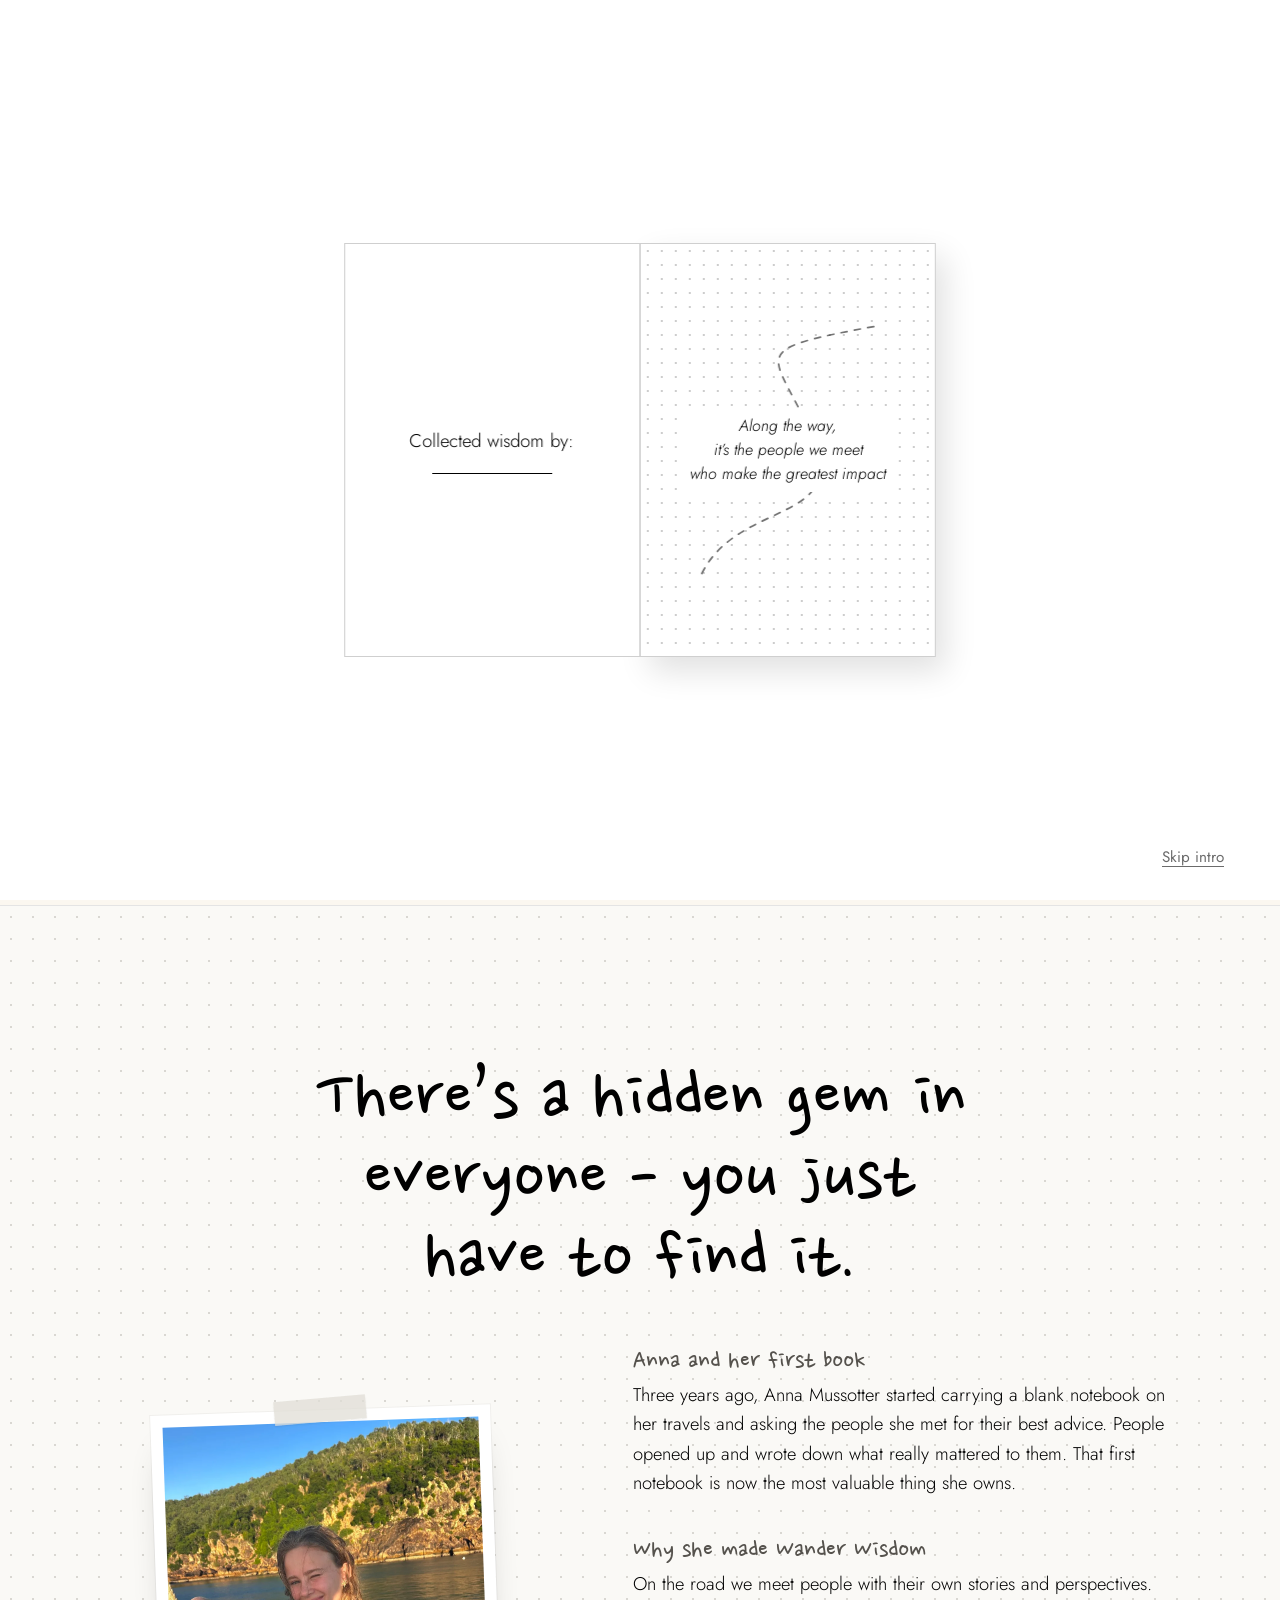
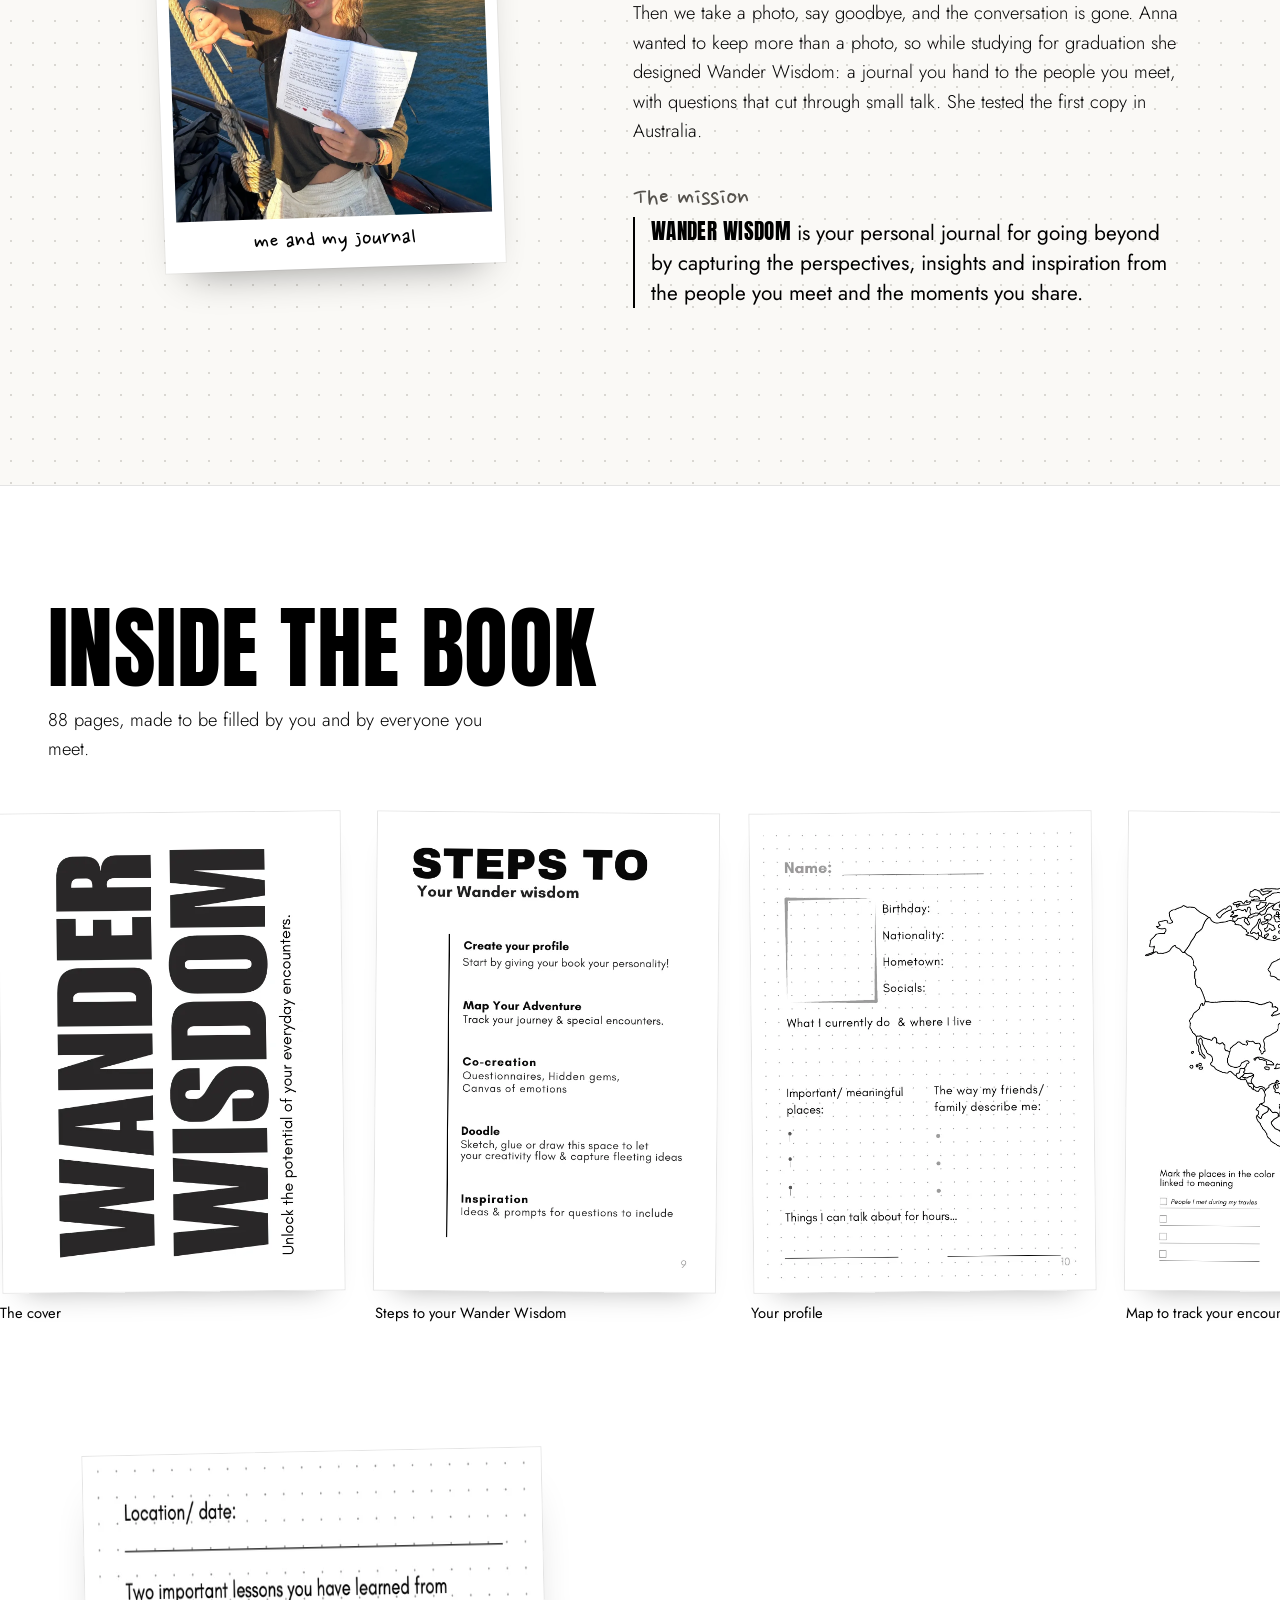
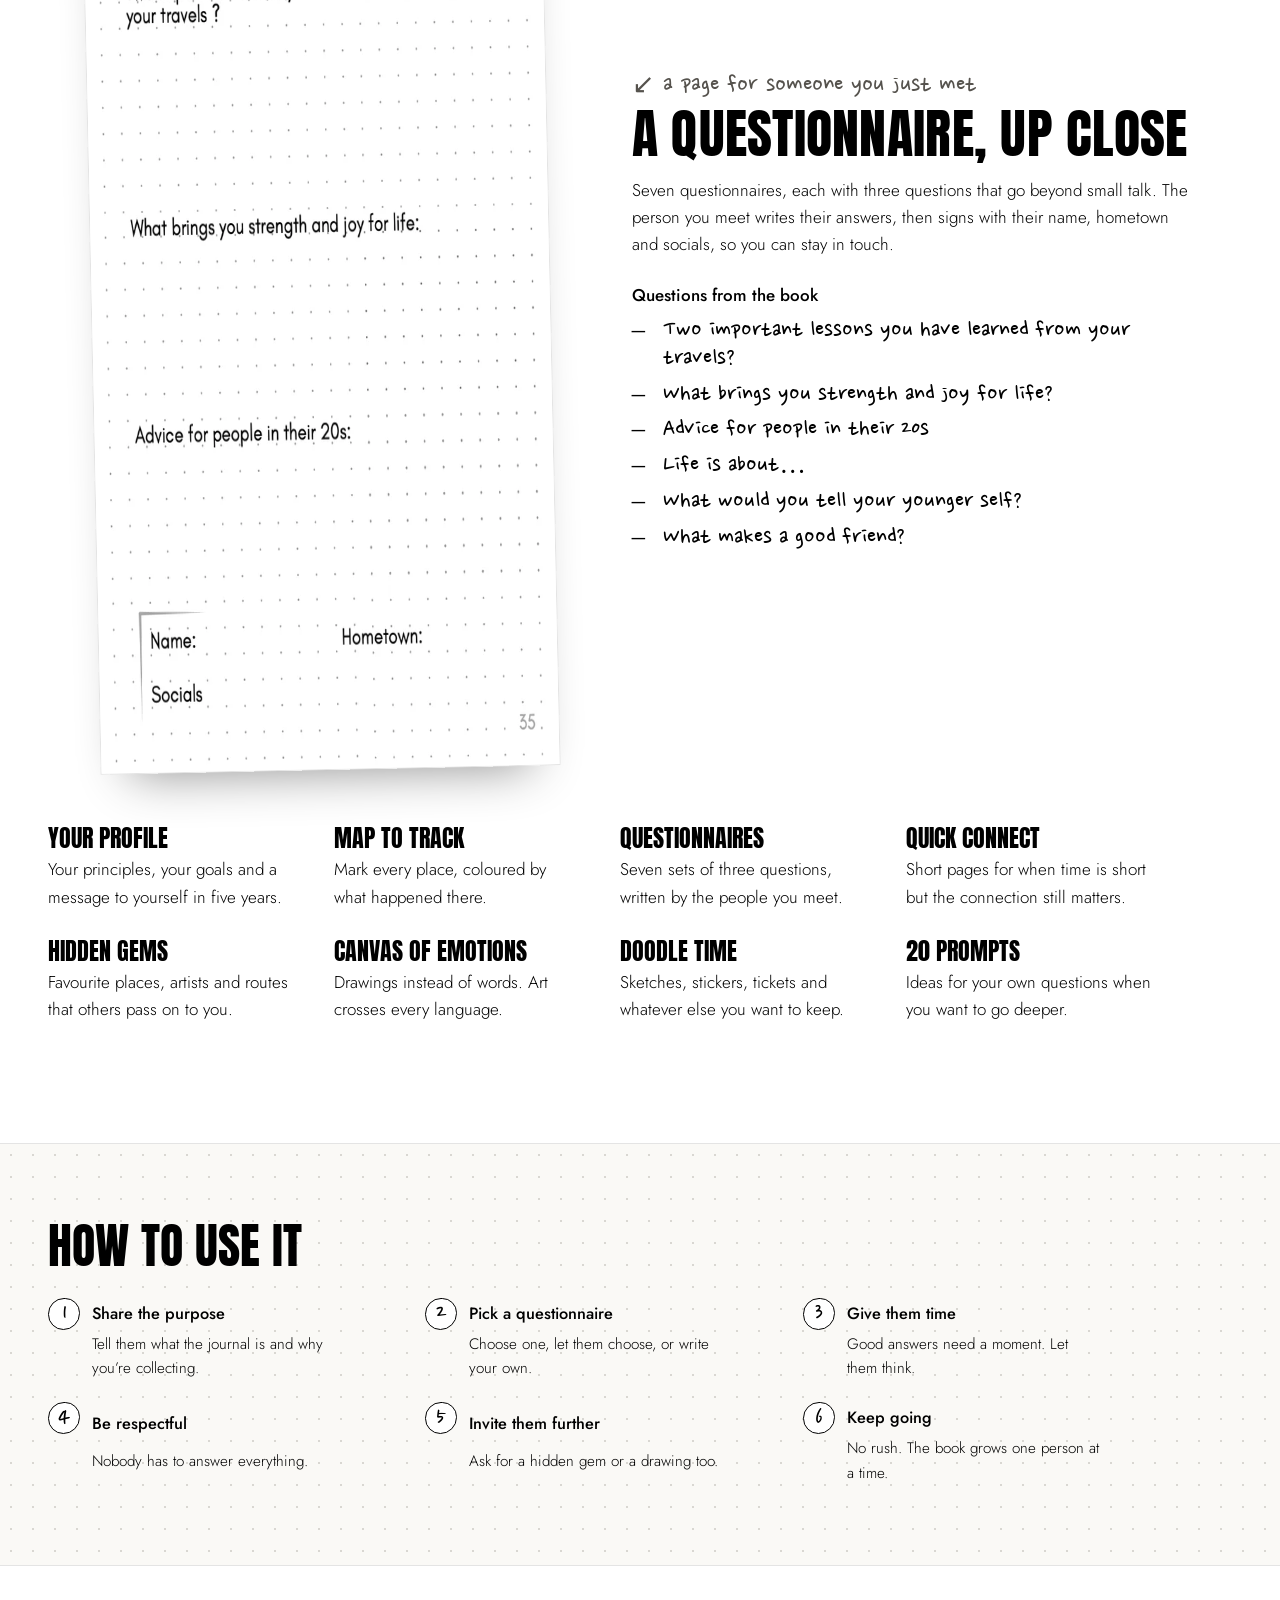
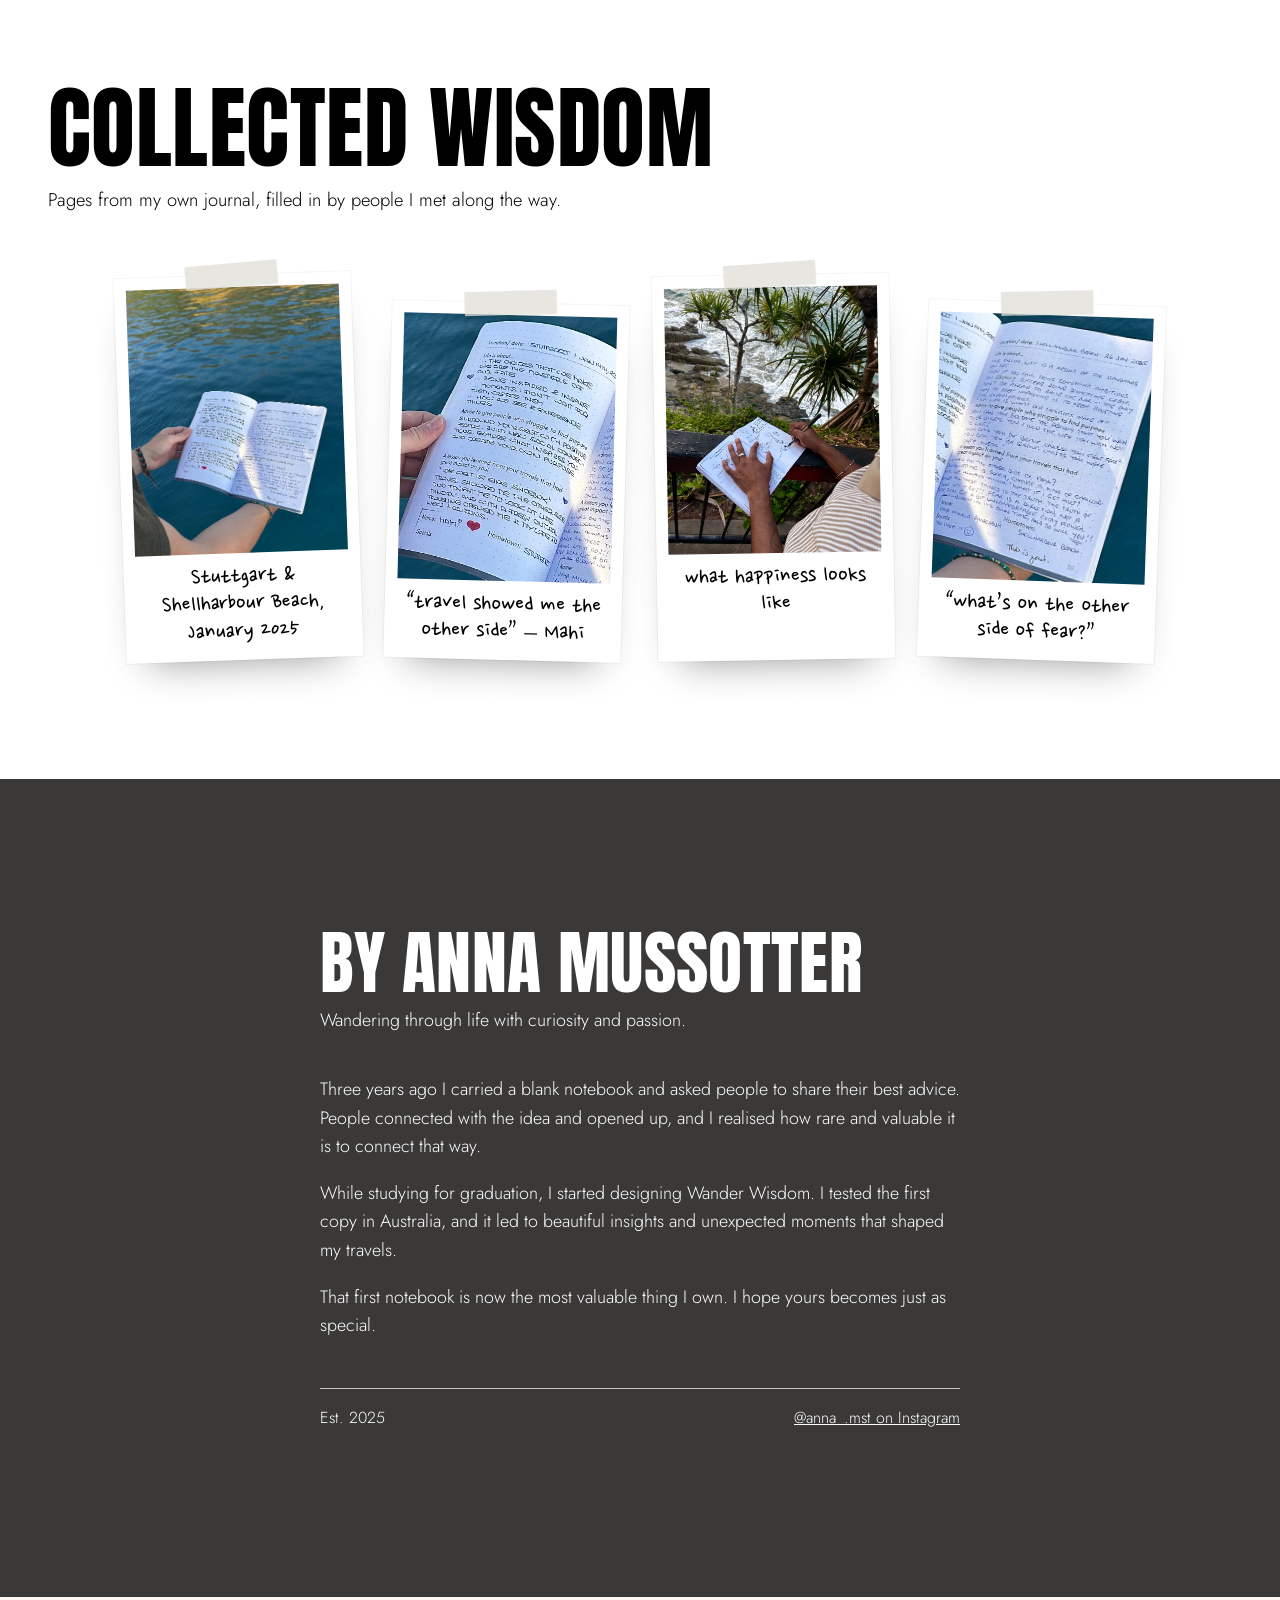
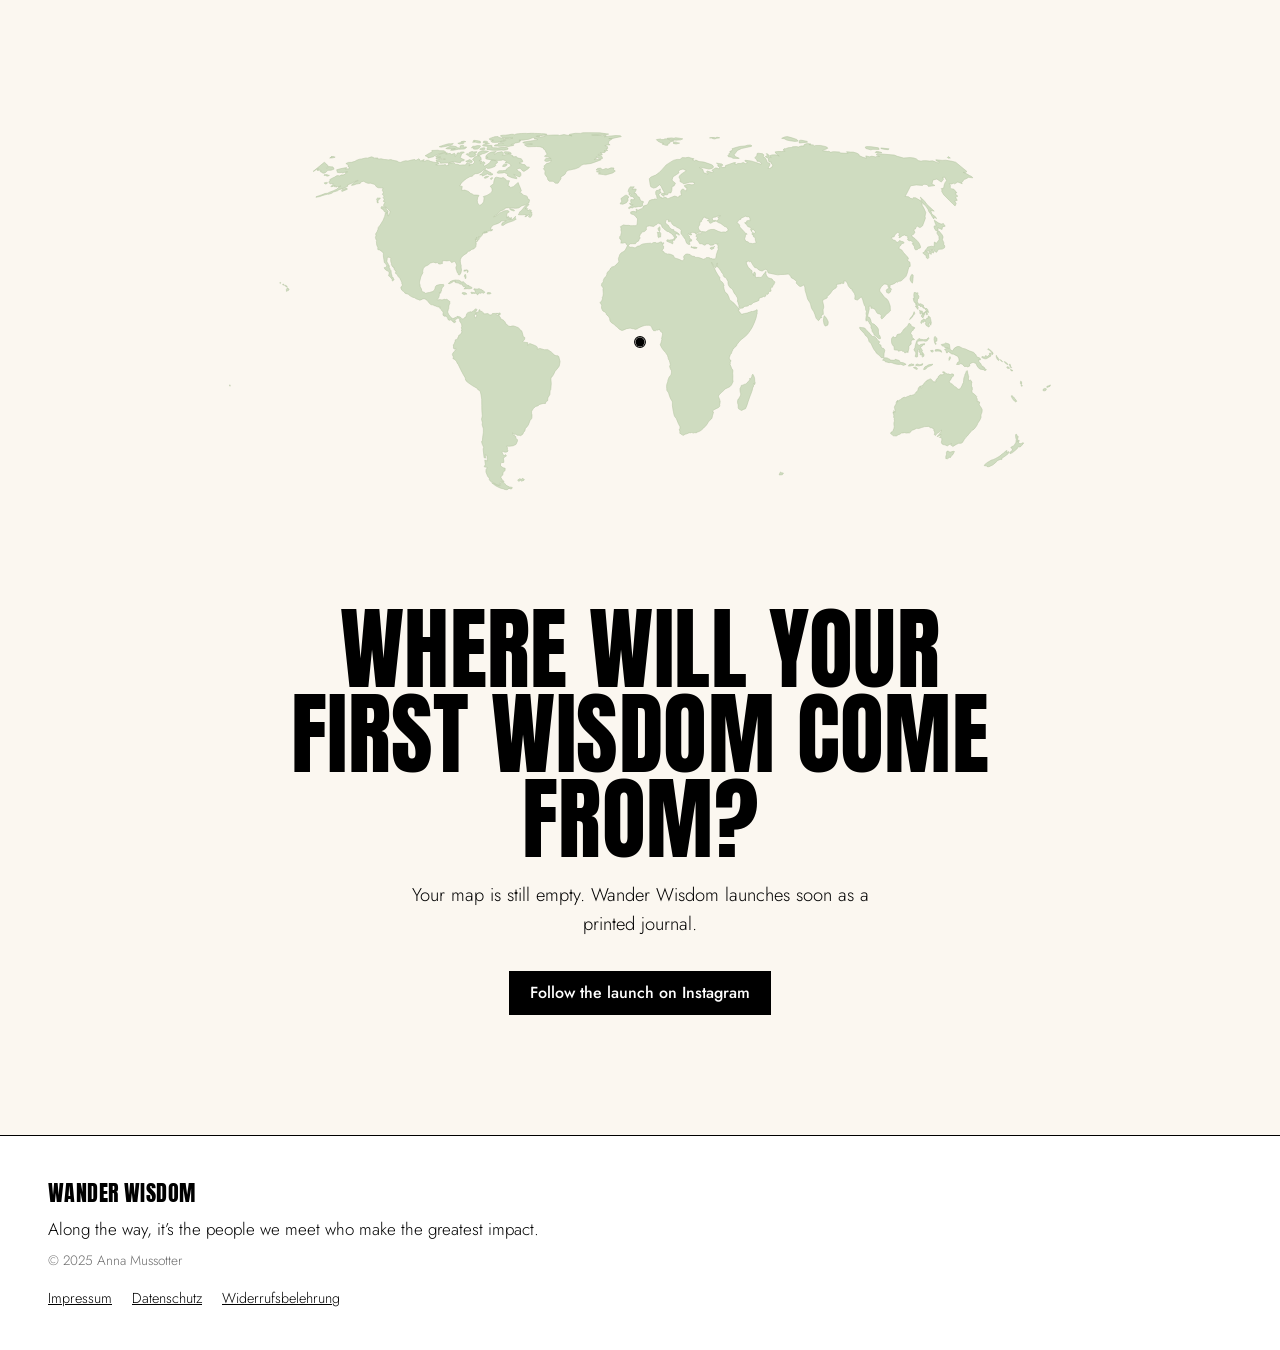
==== commit c03636b5: "Green map and a clearer story next to Anna's photo - Continents in soft green so the map reads as a " ====
--- a/index.html
+++ b/index.html
@@ -88,8 +88,12 @@
       <figcaption>me and my journal</figcaption>
     </figure>
     <div class="idea-body">
-      <p>On the road we meet people with their own stories and perspectives. Then we take a photo, say goodbye, and the conversation is gone.</p>
-      <p><strong>Wander Wisdom is a journal you hand to the people you meet.</strong> They write their answers to questions that cut through small talk: what life is about, a lesson that changed them, advice for people in their twenties. Page by page, your book becomes a collection of the wisdom you found along the way.</p>
+      <p class="idea-kicker">Anna and her first book</p>
+      <p>Three years ago, Anna Mussotter started carrying a blank notebook on her travels and asking the people she met for their best advice. People opened up and wrote down what really mattered to them. That first notebook is now the most valuable thing she owns.</p>
+      <p class="idea-kicker">Why she made Wander Wisdom</p>
+      <p>On the road we meet people with their own stories and perspectives. Then we take a photo, say goodbye, and the conversation is gone. Anna wanted to keep more than a photo, so while studying for graduation she designed Wander Wisdom: a journal you hand to the people you meet, with questions that cut through small talk. She tested the first copy in Australia.</p>
+      <p class="idea-kicker">The mission</p>
+      <p class="idea-mission"><strong>Wander Wisdom</strong> is your personal journal for going beyond by capturing the perspectives, insights and inspiration from the people you meet and the moments you share.</p>
     </div>
     </div>
   </section>
--- a/styles.css
+++ b/styles.css
@@ -18,8 +18,8 @@
   --charcoal: #3a3938;
   --paper-warm: #faf9f6;     /* the page of a used notebook */
   --sand: #fbf7f0;           /* warm paper behind the maps */
-  --land: #e8dcc6;           /* beige continents */
-  --land-edge: #d8c8aa;
+  --land: #cfdcc0;           /* soft green continents */
+  --land-edge: #b4c6a2;
   --dotgrid: radial-gradient(circle, #d9d7d2 1px, transparent 1.3px);
 
   --display: "Anton", "Impact", "Arial Narrow", sans-serif;
@@ -229,6 +229,11 @@
   margin: 0;
 }
 .idea-body { max-width: var(--measure); text-align: left; font-size: 1.15rem; }
+.idea-body p { margin: 0 0 1.1em; }
+.idea-kicker { font-family: var(--hand); font-size: 1.75rem; line-height: 1; color: #55524d; margin: 0 0 4px !important; }
+.idea-kicker:not(:first-child) { margin-top: 1.4em !important; }
+.idea-mission { font-size: 1.3rem; font-weight: 400; line-height: 1.45; border-left: 2px solid var(--ink); padding-left: 16px; }
+.idea-mission strong { font-family: var(--display); font-weight: 400; text-transform: uppercase; letter-spacing: 0.02em; }
 .idea-grid {
   display: grid; grid-template-columns: minmax(0, 5fr) minmax(0, 6fr);
   gap: clamp(32px, 6vw, 88px); align-items: center;
